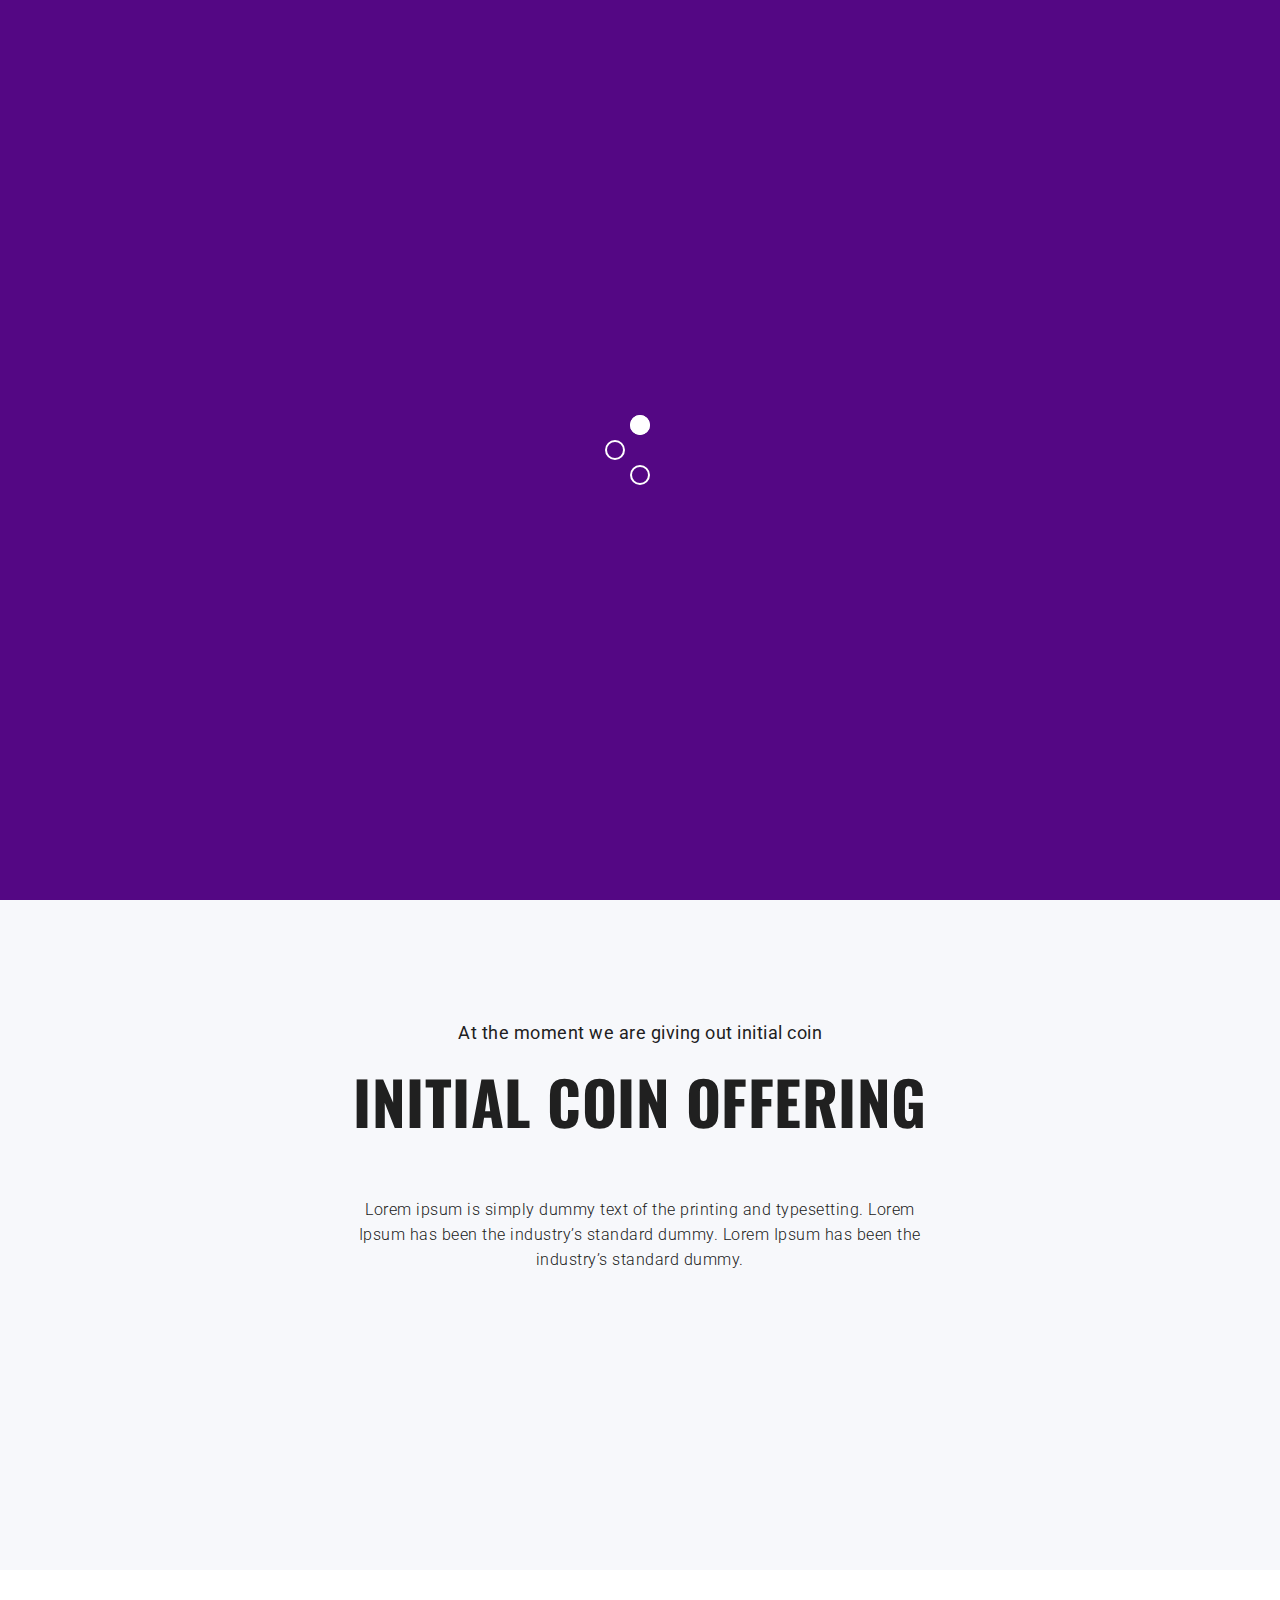
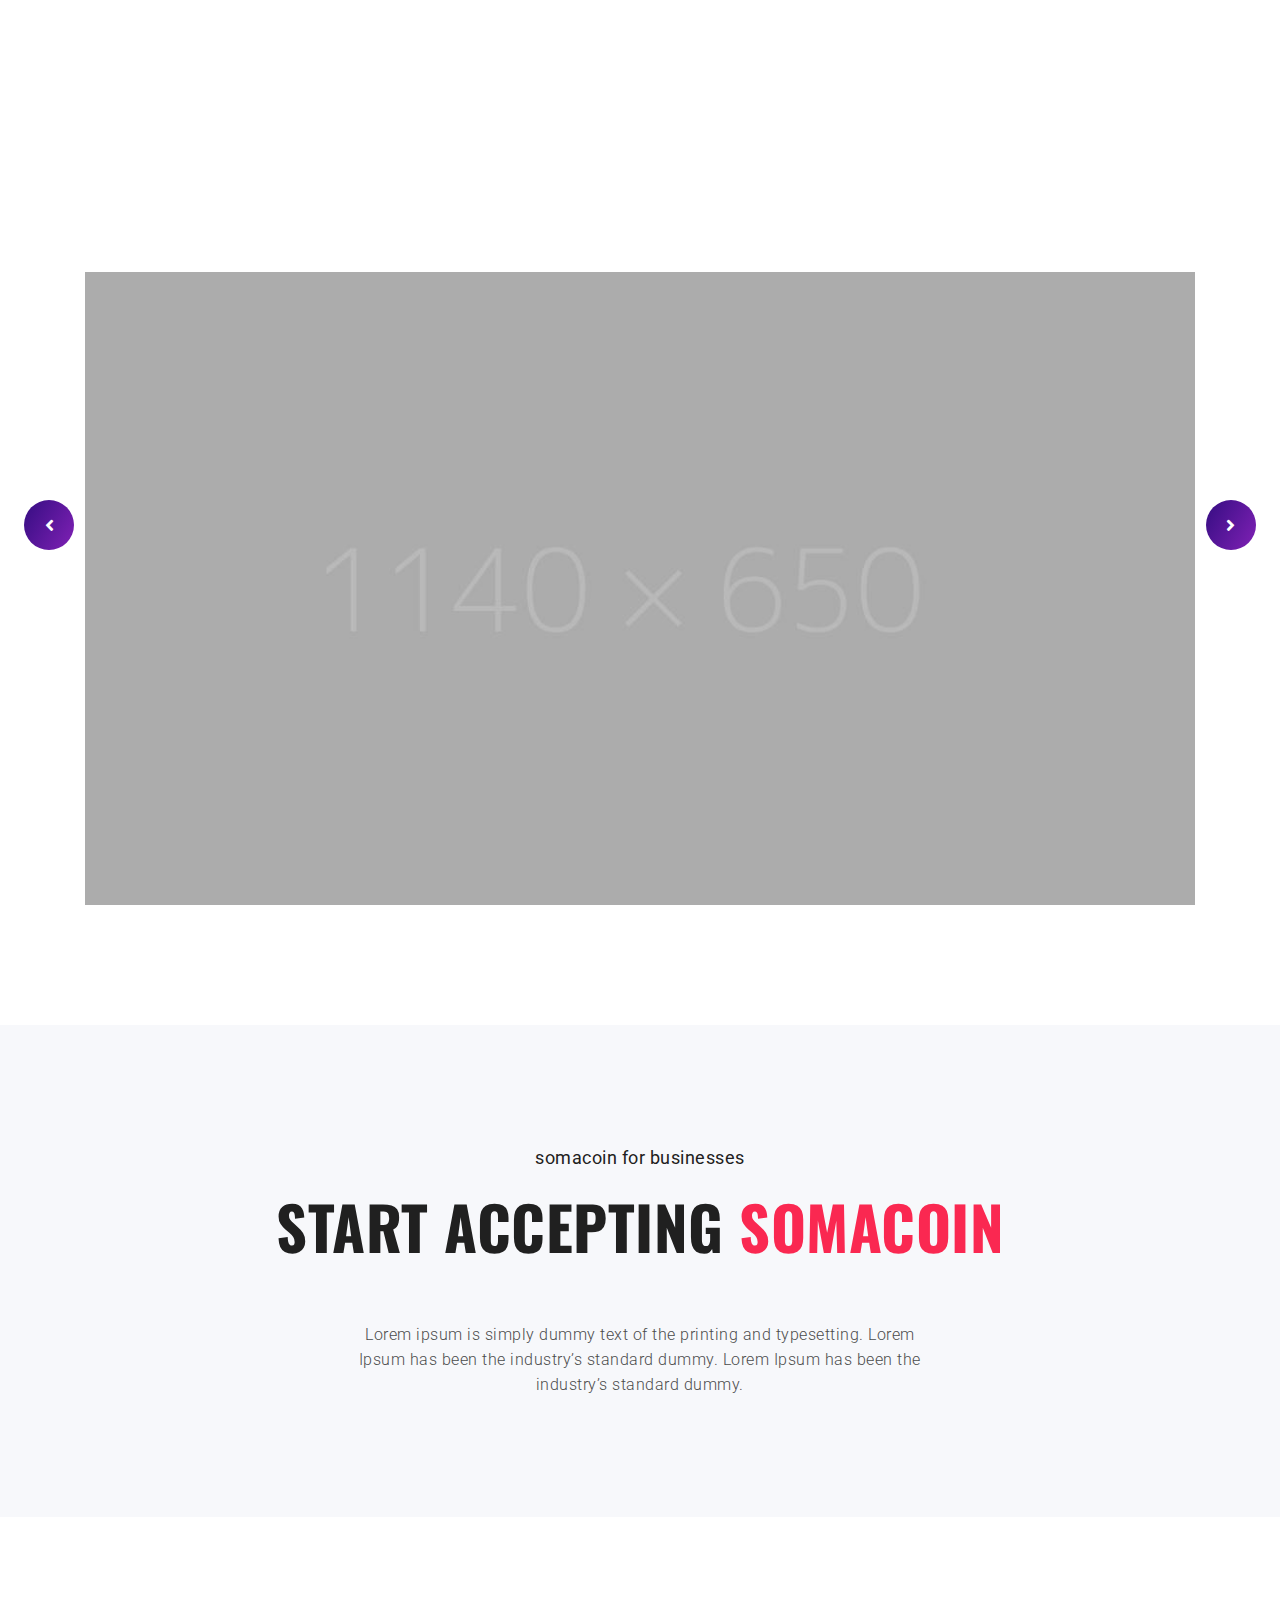
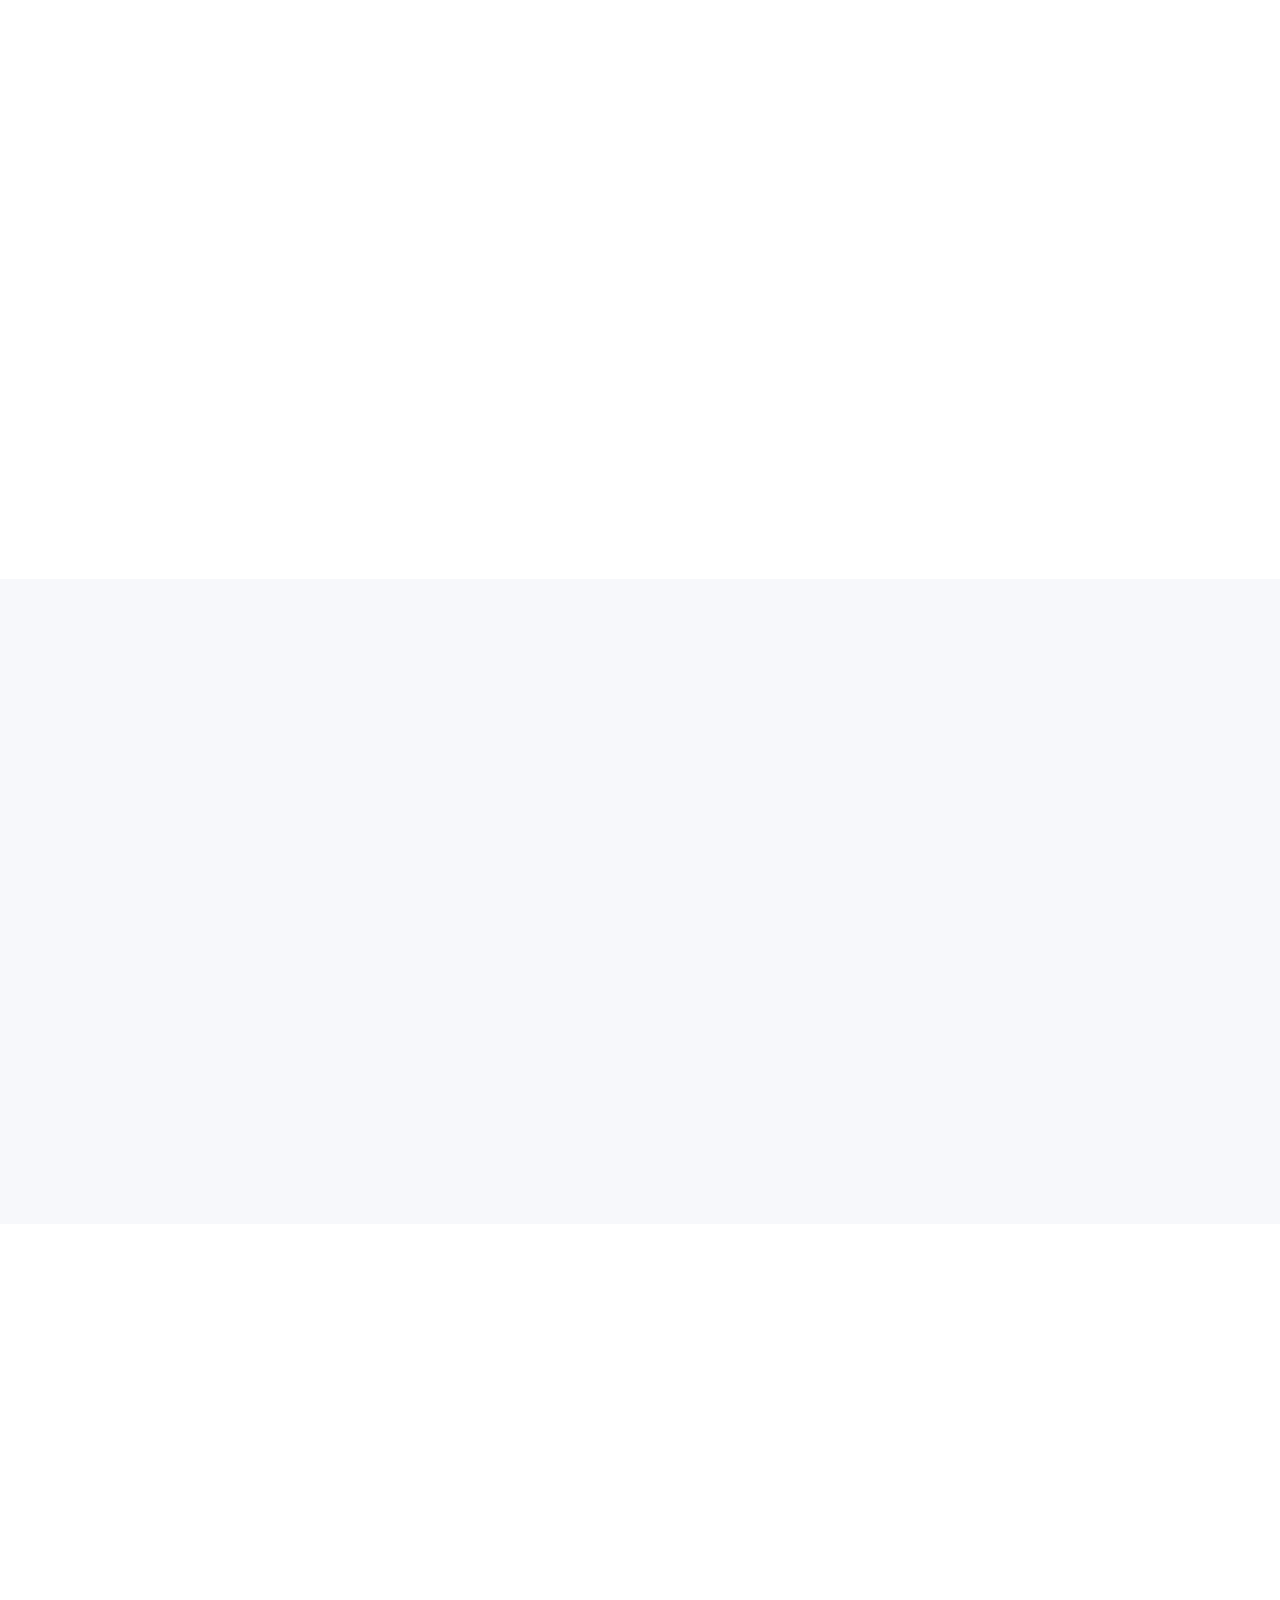
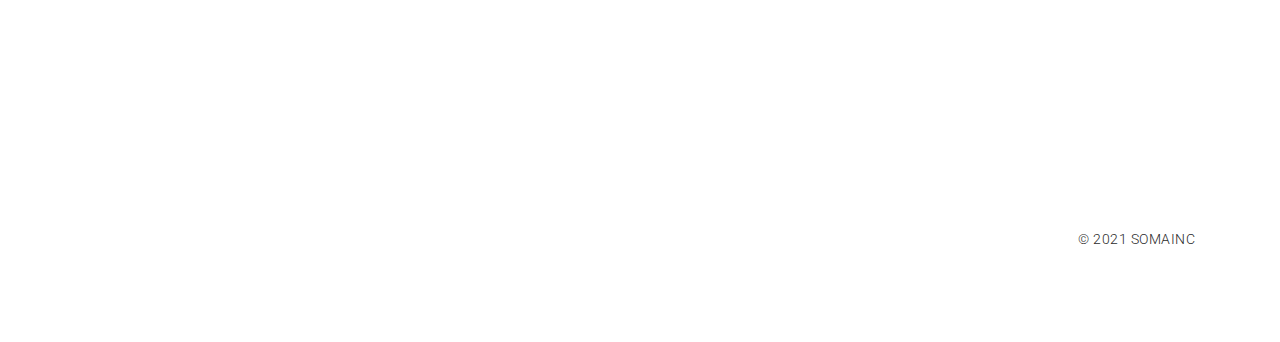
==== index.html @ 7c26a11f "designs ready" ====
<!DOCTYPE html>
<html lang="en">
<head>
    <!-- Meta Tags -->
    <meta charset="utf-8">
    <meta content="width=device-width, initial-scale=1, shrink-to-fit=no" name="viewport">
    <!-- Author -->
    <meta name="author" content="Themes Industry">
    <!-- description -->
    <meta name="description" content="MegaOne is a highly creative, modern, visually stunning and Bootstrap responsive multipurpose studio and portfolio HTML5 template with 8 ready home page demos.">
    <!-- keywords -->
    <meta name="keywords" content="megaone, modern, clean, bootstrap responsive, html5, css3, portfolio, blog, studio, templates, multipurpose, one page, corporate, start-up, studio, branding, designer, freelancer, carousel, parallax, photography, studio, masonry, grid, faq">
    <!-- Page Title -->
    <title>Soma Coin</title>
    <!-- Favicon -->
    <link href="" rel="icon">
    <!-- Bundle -->
    <link href="vendor/css/bundle.min.css" rel="stylesheet">
    <!-- Plugin Css -->
    <link href="seo-agency/css/line-awesome.min.css" rel="stylesheet">
    <link href="vendor/css/revolution-settings.min.css" rel="stylesheet">
    <link href="vendor/css/jquery.fancybox.min.css" rel="stylesheet">
    <link href="vendor/css/owl.carousel.min.css" rel="stylesheet">
    <link href="vendor/css/cubeportfolio.min.css" rel="stylesheet">
    <link href="vendor/css/LineIcons.min.css" rel="stylesheet">
    <link href="seo-agency/css/slick.css" rel="stylesheet">
    <link href="seo-agency/css/slick-theme.css" rel="stylesheet">
    <link href="vendor/css/wow.css" rel="stylesheet">
    <!-- Style Sheet -->
    <link href="seo-agency/css/blog.css" rel="stylesheet">
    <link href="seo-agency/css/style.css" rel="stylesheet">
</head>

<body data-spy="scroll" data-target=".navbar" data-offset="90">

<!-- Preloader -->
<div class="preloader">
    <div class="center">
        <div class="spinner">
            <div class="blob top"></div>
            <div class="blob bottom"></div>
            <div class="blob left"></div>
            <div class="blob move-blob"></div>
        </div>
    </div>
</div>
<!-- Preloader End -->

<!--Header Start-->
<header id="home" class="cursor-light">

    <div class="inner-header nav-icon">
        <div class="main-navigation">
            <div class="container">
                <div class="row">
                    <div class="col-4 col-lg-3">
                        <a class="navbar-brand link" href="index-seo-agency.html">
                            <img src="seo-agency/img/logo.png" class="logo-simple" alt="logo">
                            <img src="seo-agency/img/logo-white-small.png" class="logo-fixed" alt="logo">
                        </a>
                    </div>
                    <div class="col-8 col-lg-9 simple-navbar d-flex align-items-center justify-content-end">
                        <nav class="navbar navbar-expand-lg">
                            <div class="collapse navbar-collapse" id="navbarSupportedContent">
                                <div class="navbar-nav ml-auto">
                                    <a class="nav-link home active link" href="#">HOME</a>
                                    <a class="nav-link scroll link" href="#stats-sec">WALLET</a>
                                    <a class="nav-link scroll link" href="#portfolio-sec">WHAT IS SOMACOIN</a>
                                    <a class="nav-link scroll link" href="#pricing-sec">BUSINESS</a>
                                    <a class="nav-link scroll link" href="#contact-sec">CONTACT</a>
                                    <span class="menu-line"><i aria-hidden="true" class="fa fa-angle-down"></i></span>
                                </div>
                            </div>
                        </nav>
                    </div>
                </div>
            </div>
        </div>
        <!--toggle btn-->
        <a href="javascript:void(0)" class="sidemenu_btn link" id="sidemenu_toggle">
            <span></span>
            <span></span>
            <span></span>
        </a>
    </div>
    <!--Side Nav-->
    <div class="side-menu hidden side-menu-opacity">
        <div class="bg-overlay"></div>
        <div class="inner-wrapper">
            <span class="btn-close" id="btn_sideNavClose"><i></i><i></i></span>
            <div class="container">
                <div class="row w-100 side-menu-inner-content">
                <div class="col-12 d-flex justify-content-center align-items-center">
                    <a href="index-seo-agency.html" class="navbar-brand"><img src="seo-agency/img/logo-white.png" alt="logo"></a>
                </div>
                <div class="col-12 col-lg-8">
                    <nav class="side-nav w-100">
                        <ul class="navbar-nav">
                            <li class="nav-item">
                                <a class="nav-link scroll" href="#home">HOME</a>
                            </li>
                            <li class="nav-item">
                                <a class="nav-link scroll" href="#stats-sec">WALLET</a>
                            </li>
                            <li class="nav-item">
                                <a class="nav-link scroll" href="#portfolio-sec">WHAT IS SOMACOIN</a>
                            </li>
                            <li class="nav-item">
                                <a class="nav-link scroll" href="#pricing-sec">BUSINESS</a>
                            </li>
                            <li class="nav-item">
                                <a class="nav-link scroll" href="#contact-sec">CONTACT</a>
                            </li>
                        </ul>
                    </nav>
                </div>
                <div class="col-12 col-lg-4 d-flex align-items-center">
                    <div class="side-footer text-white w-100">
                        <div class="menu-company-details">
                            <span>+1 631 123 4567</span>
                            <span>email@website.com</span>
                        </div>
                        <ul class="social-icons-simple">
                            <li><a class="facebook-text-hvr" href="javascript:void(0)"><i class="fab fa-facebook-f"></i> </a> </li>
                            <li><a class="instagram-text-hvr" href="javascript:void(0)"><i class="fab fa-twitter"></i> </a> </li>
                            <li><a class="instagram-text-hvr" href="javascript:void(0)"><i class="fab fa-youtube"></i> </a> </li>
                            <li><a class="instagram-text-hvr" href="javascript:void(0)"><i class="fab fa-instagram"></i> </a> </li>
                        </ul>
                        <p class="text-white">&copy; 2021 SOMAINC</p>
                    </div>
                </div>
            </div>
            </div>
        </div>
    </div>
    <a id="close_side_menu" href="javascript:void(0);"></a>

</header>
<!--Header End-->

<!--Banner start-->
<section class="banner-slider padding-bottom position-relative cursor-light" id="banner-slider">
    <div class="container">
        <div class="row banner-slider-row">
            <div class="col-12 col-lg-6 d-flex align-items-center text-center text-lg-left">
                <div class="slider-banner-content wow slideInLeft" data-wow-delay=".8s">
                    <h4 class="heading">FUTURE OF <span>MONEY</span></h4>
                    <p class="text">
                        SOMACOIN is a powerful, political and economical tool which anyone, anywhere can use without permission to transact with anyone else in the world and partake in a genuinely global economy.
                        especially africa economy.
                    </p>
                    <a class="btn pink-btn rounded-pill">BUY ON PANCAKE SWAP
                    <span></span><span></span><span></span><span></span>
                    </a>
                </div>
            </div>
            <div class="col-12 col-lg-6 d-flex align-items-center">
                <div class="slider-img-area wow slideInRight" data-wow-delay=".8s" data-depth="0.1">
                    <img src="seo-agency/img/slider-img.png" alt="plant" id="slider-inner-img">
                </div>
            </div>
        </div>
    </div>
    <div class="svg-div svg-anim">
    <svg data-depth="0.05" id="banner-main-svg" viewBox="0 0 220 100" xmlns="http://www.w3.org/2000/svg">
        <defs>
            <linearGradient id="grad1" x1="0%" y1="0%" x2="100%" y2="0%" gradientTransform="rotate(120)">
                <stop offset="0%" style="stop-color:rgb(98,37,181);stop-opacity:1" />
                <stop offset="40%" style="stop-color:rgb(128,33,181);stop-opacity:1" />
            </linearGradient>
        </defs>
        <rect width="100" height="100" rx="8" fill="url(#grad1)"/>
    </svg>
    </div>
    <div class="slider-icons">
        <ul class="slider-social banner-social">
            <li class="animated-wrap"><a class="animated-element" href="javascript:void(0);"><i class="fab fa-facebook-f"></i> </a></li>
            <li class="animated-wrap"><a class="animated-element" href="javascript:void(0);"><i class="fab fa-twitter"></i>  </a></li>
            <li class="animated-wrap"><a class="animated-element" href="javascript:void(0);"><i class="fab fa-linkedin-in"></i> </a></li>
            <li class="animated-wrap"><a class="animated-element" href="javascript:void(0);"><i class="lab la-instagram"></i> </a></li>
        </ul>
    </div>
</section>
<!--Banner End-->

<!--Stats sec start-->
<section class="stats-sec padding-top padding-bottom" id="stats-sec">
    <div class="container">
        <div class="row">
            <div class="col-12 stats-heading-area text-center">
                <span class="sub-heading">At the moment we are giving out initial coin </span>
                <h4 class="heading">INITIAL COIN OFFERING </h4>
                <p class="text">
                    Lorem ipsum is simply dummy text of the printing and typesetting. Lorem Ipsum has been the industry’s standard dummy.  Lorem Ipsum has been the industry’s standard dummy.
                </p>
            </div>
        </div>
        <div class="row circular-wrap text-center">
            <div class="col-12 col-lg-4 wow bounceIn">
                <!-- <div id="circle" class="circle" data-value="0.77">
                    <h6 class="counter-num">257%</h6>
                </div> -->
                <h4 class="darkcolor">Join our Community</h4>
            </div>
            <div class="col-12 col-lg-4 wow bounceIn">
                <!-- <div id="circletwo" class="circle" data-value="0.96">
                    <h6 class="counter-num">96%</h6>
                </div> -->
                <h4 class="darkcolor">Expecting 10X in 2030</h4>
            </div>
            <div class="col-12 col-lg-4 wow bounceIn">
                <!-- <div id="circlethree" class="circle" data-value="0.75">
                    <h6 class="counter-num">317%</h6>
                </div> -->
                <h4 class="darkcolor">Be part of the future</h4>
            </div>
        </div>
    </div>
</section>
<!--Stats sec End-->

<!--Portfolio section start-->
<section class="portfolio-sec padding-top padding-bottom" id="portfolio-sec">
    <div class="container">
        <div class="row portfolio-heading-area text-center text-lg-left">
            <div class="col-12 col-lg-6">
                <h4 class="heading wow fadeInLeft">WHAT IS SOMACOIN </h4>
            </div>
            <div class="col-12 col-lg-5 offset-lg-1">
                <p class="text wow fadeInRight">
                    SOMACOIN (SC) is decentralised money, free from censorship and open to all. Send low cost private, secure, borderless payments to anyone, anytime, anywhere.
                </p>
            </div>
        </div>
        <div class="row position-relative">
            <div class="col-12">
                <div class="portfolio-carousel owl-carousel owl-item">
                    <div class="item">
                        <div class="portfolio-image">
                            <img src="seo-agency/img/p1.jpg">
                        </div>
                    </div>
                    <div class="item">
                        <div class="portfolio-image">
                            <img src="seo-agency/img/p2.jpg">
                        </div>
                        
                    </div>
                </div>
            </div>
            <a class="portfolio-links" id="portfolio-arr-left"><i class="fas fa-angle-left"></i> </a>
            <a class="portfolio-links" id="portfolio-arr-right"><i class="fas fa-angle-right"></i> </a>
        </div>
    </div>
</section>
<!--Portfolio section end-->

<!--Pricing section start-->
<section class="pricing-sec padding-top padding-bottom" id="pricing-sec">
    <div class="container">
        <div class="row">
            <div class="col-12 pricing-heading-area text-center">
                <span class="sub-heading">somacoin for businesses</span>
                <h4 class="heading">START ACCEPTING <span class="color">SOMACOIN</span></h4>
                <p class="text">
                    Lorem ipsum is simply dummy text of the printing and typesetting. Lorem Ipsum has been the industry’s standard dummy.  Lorem Ipsum has been the industry’s standard dummy.
                </p>
            </div>
        </div>
    </div>
</section>
<!--Pricing section end-->

<!--testimonial section start-->
<div class="testimonial-sec padding-top position-relative" id="testimonial-sec">
    <div class="container">
        <div class="testimonial-area">
            <div class="row">
                    <div class="col-12 col-lg-5 d-flex justify-content-center align-items-center text-center text-lg-left">
                        <div class="testimonial-details wow fadeInLeft">
                            <h4 class="heading">OWN IT <span class="color">NOW</span></h4>
                            <p class="text">
                                Lorem ipsum is simply dummy text of the printing and typesetting. Lorem Ipsum has been the industry’s standard dummy.
                            </p>
                        </div>
                    </div>
                    <div class="col-12 col-lg-6 offset-lg-1">
                        <div class="testimonial-carousel wow fadeInRight">
                            <div class="testimonial-box owl-carousel owl-theme">
                                <div class="item text-center">
                                    <div class="icon-holder">
                                        <i class="fas fa-quote-right"></i>
                                    </div>
                                    <p class="text">
                                        SOMACOIN (SC) is decentralised money, free from censorship and open to all. Send low cost private, secure, borderless payments to anyone, anytime, anywhere.
                                    </p>
                                    <div class="img-holder">
                                        <img src="seo-agency/img/test1.jpg">
                                    </div>
                                    <!-- <h4 class="user-name">Sara Williams</h4> -->
                                </div>
                                <div class="item text-center">
                                    <div class="icon-holder">
                                        <i class="fas fa-quote-right"></i>
                                    </div>
                                    <p class="text">
                                        There’s no approval needed to join the new age of money. Get your free wallet on PANCAKE SWAP to join and invest in the future of finance.
                                    </p>
                                    <div class="img-holder">
                                        <img src="seo-agency/img/test1.jpg">
                                    </div>
                                    <!-- <h4 class="user-name">Sara Williams</h4> -->
                                </div>
                            </div>
                        </div>
                    </div>
                </div>
        </div>
    </div>
</div>
<!--testimonial section end-->

<!--sponsers section start-->
<div class="sponser-sec padding-top padding-bottom" id="sponser-sec">
    <div class="container">
        <div class="row">
        </div>
    </div>
</div>
<!--sponsers section end-->

<!--Blog section start-->
<section id="blog-sec" class="blog-sec padding-top padding-bottom">
    <div class="container">
        <div class="row">
            <div class="col-12 col-lg-6">
                <div class="blog-img wow fadeInLeft">
                    <img src="seo-agency/img/blog-mokeup.png">
                    <img src="seo-agency/img/blog-mokup-img.png" id="mokeup-img">
                </div>
            </div>
            <div class="col-12 col-lg-6 text-center text-lg-left">
                <div class="blog-detail wow fadeInRight">
                    <h4 class="heading">SOMACOIN IN NEWS</h4>
                    <p class="text">Lorem ipsum is simply dummy text of the printing and typesetting. Lorem Ipsum has been the industry.</p>
                    <a class="btn pink-btn rounded-pill" href="seo-agency/standard-blog.html">READ MORE
                    <span></span><span></span><span></span><span></span>
                    </a>
                </div>
            </div>
        </div>
    </div>
</section>
<!--Blog section end-->


<!--Contact section start-->
<section class="contact-sec padding-top padding-bottom" id="contact-sec">
    <div class="container">
        <div class="row">
            <div class="col-12 col-lg-12 wow fadeInLeft">
                <h4 class="heading text-center text-lg-left">GET IN TOUCH</h4>
                <form class="row contact-form" id="contact-form-data">
                    <div class="col-sm-12" id="result"></div>
                    <div class="col-12 col-md-5">
                        <input type="text" placeholder="Your Name" required="" name="userName"  class="form-control">
                        <input type="email" placeholder="Email Address *" required="" name="userEmail" class="form-control">
                        <input type="text" placeholder="Subject" required="" name="userSubject" class="form-control">
                    </div>
                    <div class="col-12 col-md-7">
                        <textarea class="form-control" placeholder="Your Message" name="userMessage" rows="6"></textarea>
                    </div>
                    <div class="col-12">
                        <a href="javascript:void(0);" class="btn contact_btn pink-btn rounded-pill w-100">Send Message
                            <span></span><span></span><span></span><span></span><span></span>
                        </a>
                    </div>
                </form>
            </div>
        </div>
    </div>
</section>
<!--Contact section end-->

<!--Footer Start-->
<footer class="footer-style-1">

    <div class="container">
        <div class="row align-items-center">
            <!--Social-->
            <div class="col-lg-6">
                <div class="footer-social text-center text-lg-left ">
                    <ul class="list-unstyled">
                        <li><a class="wow fadeInUp" href="javascript:void(0);"><i aria-hidden="true" class="fab fa-facebook-f"></i></a></li>
                        <li><a class="wow fadeInDown" href="javascript:void(0);"><i aria-hidden="true" class="fab fa-twitter"></i></a></li>
                        <li><a class="wow fadeInUp" href="javascript:void(0);"><i aria-hidden="true" class="fab fa-google-plus-g"></i></a></li>
                        <li><a class="wow fadeInDown" href="javascript:void(0);"><i aria-hidden="true" class="fab fa-linkedin-in"></i></a></li>
                        <li><a class="wow fadeInUp" href="javascript:void(0);"><i aria-hidden="true" class="fab fa-instagram"></i></a></li>
                        <li><a class="wow fadeInDown" href="javascript:void(0);"><i aria-hidden="true" class="fab fa-pinterest-p"></i></a></li>
                    </ul>
                </div>
            </div>
            <!--Text-->
            <div class="col-lg-6 text-center text-lg-right">
                <p class="company-about fadeIn">© 2021 SOMAINC <a href="javascript:void(0);"></a>
                </p>
            </div>
        </div>
    </div>
</footer>
<!--Footer End-->

<!--Animated Cursor-->
<div class="aimated-cursor">
    <div class="cursor">
        <div class="cursor-loader"></div>
    </div>
</div>
<!--Animated Cursor End-->

<!--Scroll Top Start-->
<span class="scroll-top-arrow"><i class="fas fa-angle-up"></i></span>
<!--Scroll Top End-->

<!-- JavaScript -->
<script src="vendor/js/bundle.min.js"></script>
<!-- Plugin Js -->
<script src="vendor/js/jquery.appear.js"></script>
<script src="vendor/js/jquery.fancybox.min.js"></script>
<script src="vendor/js/owl.carousel.min.js"></script>
<script src="vendor/js/parallaxie.min.js"></script>
<script src="vendor/js/wow.min.js"></script>
<script src="vendor/js/jquery.cubeportfolio.min.js"></script>

<!--Tilt Js-->
<script src="vendor/js/TweenMax.min.js"></script>
<!-- custom script-->
<script src="seo-agency/js/circle-progress.min.js"></script>

<!--contact form-->
<script src="vendor/js/contact_us.js"></script>


<script src="seo-agency/js/script.js"></script>

</body>
</html>
---- seo-agency/css/line-awesome.min.css ----
.la,.lab,.lad,.lal,.lar,.las{-moz-osx-font-smoothing:grayscale;-webkit-font-smoothing:antialiased;display:inline-block;font-style:normal;font-variant:normal;text-rendering:auto;line-height:1}.la-lg{font-size:1.33333em;line-height:.75em;vertical-align:-.0667em}.la-xs{font-size:.75em}.la-sm{font-size:.875em}.la-1x{font-size:1em}.la-2x{font-size:2em}.la-3x{font-size:3em}.la-4x{font-size:4em}.la-5x{font-size:5em}.la-6x{font-size:6em}.la-7x{font-size:7em}.la-8x{font-size:8em}.la-9x{font-size:9em}.la-10x{font-size:10em}.la-fw{text-align:center;width:1.25em}.la-ul{list-style-type:none;margin-left:2.5em;padding-left:0}.la-ul>li{position:relative}.la-li{left:-2em;position:absolute;text-align:center;width:2em;line-height:inherit}.la-border{border:solid .08em #eee;border-radius:.1em;padding:.2em .25em .15em}.la-pull-left{float:left}.la-pull-right{float:right}.la.la-pull-left,.lab.la-pull-left,.lal.la-pull-left,.lar.la-pull-left,.las.la-pull-left{margin-right:.3em}.la.la-pull-right,.lab.la-pull-right,.lal.la-pull-right,.lar.la-pull-right,.las.la-pull-right{margin-left:.3em}.la-spin{-webkit-animation:la-spin 2s infinite linear;animation:la-spin 2s infinite linear}.la-pulse{-webkit-animation:la-spin 1s infinite steps(8);animation:la-spin 1s infinite steps(8)}@-webkit-keyframes la-spin{0%{-webkit-transform:rotate(0);transform:rotate(0)}100%{-webkit-transform:rotate(360deg);transform:rotate(360deg)}}@keyframes la-spin{0%{-webkit-transform:rotate(0);transform:rotate(0)}100%{-webkit-transform:rotate(360deg);transform:rotate(360deg)}}.la-rotate-90{-webkit-transform:rotate(90deg);transform:rotate(90deg)}.la-rotate-180{-webkit-transform:rotate(180deg);transform:rotate(180deg)}.la-rotate-270{-webkit-transform:rotate(270deg);transform:rotate(270deg)}.la-flip-horizontal{-webkit-transform:scale(-1,1);transform:scale(-1,1)}.la-flip-vertical{-webkit-transform:scale(1,-1);transform:scale(1,-1)}.la-flip-both,.la-flip-horizontal.la-flip-vertical{-webkit-transform:scale(-1,-1);transform:scale(-1,-1)}:root .la-flip-both,:root .la-flip-horizontal,:root .la-flip-vertical,:root .la-rotate-180,:root .la-rotate-270,:root .la-rotate-90{-webkit-filter:none;filter:none}.la-stack{display:inline-block;height:2em;line-height:2em;position:relative;vertical-align:middle;width:2.5em}.la-stack-1x,.la-stack-2x{left:0;position:absolute;text-align:center;width:100%}.la-stack-1x{line-height:inherit}.la-stack-2x{font-size:2em}.la-inverse{color:#fff}.la-500px:before{content:"\f26e"}.la-accessible-icon:before{content:"\f368"}.la-accusoft:before{content:"\f369"}.la-acquisitions-incorporated:before{content:"\f6af"}.la-ad:before{content:"\f641"}.la-address-book:before{content:"\f2b9"}.la-address-card:before{content:"\f2bb"}.la-adjust:before{content:"\f042"}.la-adn:before{content:"\f170"}.la-adobe:before{content:"\f778"}.la-adversal:before{content:"\f36a"}.la-affiliatetheme:before{content:"\f36b"}.la-air-freshener:before{content:"\f5d0"}.la-airbnb:before{content:"\f834"}.la-algolia:before{content:"\f36c"}.la-align-center:before{content:"\f037"}.la-align-justify:before{content:"\f039"}.la-align-left:before{content:"\f036"}.la-align-right:before{content:"\f038"}.la-alipay:before{content:"\f642"}.la-allergies:before{content:"\f461"}.la-amazon:before{content:"\f270"}.la-amazon-pay:before{content:"\f42c"}.la-ambulance:before{content:"\f0f9"}.la-american-sign-language-interpreting:before{content:"\f2a3"}.la-amilia:before{content:"\f36d"}.la-anchor:before{content:"\f13d"}.la-android:before{content:"\f17b"}.la-angellist:before{content:"\f209"}.la-angle-double-down:before{content:"\f103"}.la-angle-double-left:before{content:"\f100"}.la-angle-double-right:before{content:"\f101"}.la-angle-double-up:before{content:"\f102"}.la-angle-down:before{content:"\f107"}.la-angle-left:before{content:"\f104"}.la-angle-right:before{content:"\f105"}.la-angle-up:before{content:"\f106"}.la-angry:before{content:"\f556"}.la-angrycreative:before{content:"\f36e"}.la-angular:before{content:"\f420"}.la-ankh:before{content:"\f644"}.la-app-store:before{content:"\f36f"}.la-app-store-ios:before{content:"\f370"}.la-apper:before{content:"\f371"}.la-apple:before{content:"\f179"}.la-apple-alt:before{content:"\f5d1"}.la-apple-pay:before{content:"\f415"}.la-archive:before{content:"\f187"}.la-archway:before{content:"\f557"}.la-arrow-alt-circle-down:before{content:"\f358"}.la-arrow-alt-circle-left:before{content:"\f359"}.la-arrow-alt-circle-right:before{content:"\f35a"}.la-arrow-alt-circle-up:before{content:"\f35b"}.la-arrow-circle-down:before{content:"\f0ab"}.la-arrow-circle-left:before{content:"\f0a8"}.la-arrow-circle-right:before{content:"\f0a9"}.la-arrow-circle-up:before{content:"\f0aa"}.la-arrow-down:before{content:"\f063"}.la-arrow-left:before{content:"\f060"}.la-arrow-right:before{content:"\f061"}.la-arrow-up:before{content:"\f062"}.la-arrows-alt:before{content:"\f0b2"}.la-arrows-alt-h:before{content:"\f337"}.la-arrows-alt-v:before{content:"\f338"}.la-artstation:before{content:"\f77a"}.la-assistive-listening-systems:before{content:"\f2a2"}.la-asterisk:before{content:"\f069"}.la-asymmetrik:before{content:"\f372"}.la-at:before{content:"\f1fa"}.la-atlas:before{content:"\f558"}.la-atlassian:before{content:"\f77b"}.la-atom:before{content:"\f5d2"}.la-audible:before{content:"\f373"}.la-audio-description:before{content:"\f29e"}.la-autoprefixer:before{content:"\f41c"}.la-avianex:before{content:"\f374"}.la-aviato:before{content:"\f421"}.la-award:before{content:"\f559"}.la-aws:before{content:"\f375"}.la-baby:before{content:"\f77c"}.la-baby-carriage:before{content:"\f77d"}.la-backspace:before{content:"\f55a"}.la-backward:before{content:"\f04a"}.la-bacon:before{content:"\f7e5"}.la-balance-scale:before{content:"\f24e"}.la-balance-scale-left:before{content:"\f515"}.la-balance-scale-right:before{content:"\f516"}.la-ban:before{content:"\f05e"}.la-band-aid:before{content:"\f462"}.la-bandcamp:before{content:"\f2d5"}.la-barcode:before{content:"\f02a"}.la-bars:before{content:"\f0c9"}.la-baseball-ball:before{content:"\f433"}.la-basketball-ball:before{content:"\f434"}.la-bath:before{content:"\f2cd"}.la-battery-empty:before{content:"\f244"}.la-battery-full:before{content:"\f240"}.la-battery-half:before{content:"\f242"}.la-battery-quarter:before{content:"\f243"}.la-battery-three-quarters:before{content:"\f241"}.la-battle-net:before{content:"\f835"}.la-bed:before{content:"\f236"}.la-beer:before{content:"\f0fc"}.la-behance:before{content:"\f1b4"}.la-behance-square:before{content:"\f1b5"}.la-bell:before{content:"\f0f3"}.la-bell-slash:before{content:"\f1f6"}.la-bezier-curve:before{content:"\f55b"}.la-bible:before{content:"\f647"}.la-bicycle:before{content:"\f206"}.la-biking:before{content:"\f84a"}.la-bimobject:before{content:"\f378"}.la-binoculars:before{content:"\f1e5"}.la-biohazard:before{content:"\f780"}.la-birthday-cake:before{content:"\f1fd"}.la-bitbucket:before{content:"\f171"}.la-bitcoin:before{content:"\f379"}.la-bity:before{content:"\f37a"}.la-black-tie:before{content:"\f27e"}.la-blackberry:before{content:"\f37b"}.la-blender:before{content:"\f517"}.la-blender-phone:before{content:"\f6b6"}.la-blind:before{content:"\f29d"}.la-blog:before{content:"\f781"}.la-blogger:before{content:"\f37c"}.la-blogger-b:before{content:"\f37d"}.la-bluetooth:before{content:"\f293"}.la-bluetooth-b:before{content:"\f294"}.la-bold:before{content:"\f032"}.la-bolt:before{content:"\f0e7"}.la-bomb:before{content:"\f1e2"}.la-bone:before{content:"\f5d7"}.la-bong:before{content:"\f55c"}.la-book:before{content:"\f02d"}.la-book-dead:before{content:"\f6b7"}.la-book-medical:before{content:"\f7e6"}.la-book-open:before{content:"\f518"}.la-book-reader:before{content:"\f5da"}.la-bookmark:before{content:"\f02e"}.la-bootstrap:before{content:"\f836"}.la-border-all:before{content:"\f84c"}.la-border-none:before{content:"\f850"}.la-border-style:before{content:"\f853"}.la-bowling-ball:before{content:"\f436"}.la-box:before{content:"\f466"}.la-box-open:before{content:"\f49e"}.la-boxes:before{content:"\f468"}.la-braille:before{content:"\f2a1"}.la-brain:before{content:"\f5dc"}.la-bread-slice:before{content:"\f7ec"}.la-briefcase:before{content:"\f0b1"}.la-briefcase-medical:before{content:"\f469"}.la-broadcast-tower:before{content:"\f519"}.la-broom:before{content:"\f51a"}.la-brush:before{content:"\f55d"}.la-btc:before{content:"\f15a"}.la-buffer:before{content:"\f837"}.la-bug:before{content:"\f188"}.la-building:before{content:"\f1ad"}.la-bullhorn:before{content:"\f0a1"}.la-bullseye:before{content:"\f140"}.la-burn:before{content:"\f46a"}.la-buromobelexperte:before{content:"\f37f"}.la-bus:before{content:"\f207"}.la-bus-alt:before{content:"\f55e"}.la-business-time:before{content:"\f64a"}.la-buy-n-large:before{content:"\f8a6"}.la-buysellads:before{content:"\f20d"}.la-calculator:before{content:"\f1ec"}.la-calendar:before{content:"\f133"}.la-calendar-alt:before{content:"\f073"}.la-calendar-check:before{content:"\f274"}.la-calendar-day:before{content:"\f783"}.la-calendar-minus:before{content:"\f272"}.la-calendar-plus:before{content:"\f271"}.la-calendar-times:before{content:"\f273"}.la-calendar-week:before{content:"\f784"}.la-camera:before{content:"\f030"}.la-camera-retro:before{content:"\f083"}.la-campground:before{content:"\f6bb"}.la-canadian-maple-leaf:before{content:"\f785"}.la-candy-cane:before{content:"\f786"}.la-cannabis:before{content:"\f55f"}.la-capsules:before{content:"\f46b"}.la-car:before{content:"\f1b9"}.la-car-alt:before{content:"\f5de"}.la-car-battery:before{content:"\f5df"}.la-car-crash:before{content:"\f5e1"}.la-car-side:before{content:"\f5e4"}.la-caret-down:before{content:"\f0d7"}.la-caret-left:before{content:"\f0d9"}.la-caret-right:before{content:"\f0da"}.la-caret-square-down:before{content:"\f150"}.la-caret-square-left:before{content:"\f191"}.la-caret-square-right:before{content:"\f152"}.la-caret-square-up:before{content:"\f151"}.la-caret-up:before{content:"\f0d8"}.la-carrot:before{content:"\f787"}.la-cart-arrow-down:before{content:"\f218"}.la-cart-plus:before{content:"\f217"}.la-cash-register:before{content:"\f788"}.la-cat:before{content:"\f6be"}.la-cc-amazon-pay:before{content:"\f42d"}.la-cc-amex:before{content:"\f1f3"}.la-cc-apple-pay:before{content:"\f416"}.la-cc-diners-club:before{content:"\f24c"}.la-cc-discover:before{content:"\f1f2"}.la-cc-jcb:before{content:"\f24b"}.la-cc-mastercard:before{content:"\f1f1"}.la-cc-paypal:before{content:"\f1f4"}.la-cc-stripe:before{content:"\f1f5"}.la-cc-visa:before{content:"\f1f0"}.la-centercode:before{content:"\f380"}.la-centos:before{content:"\f789"}.la-certificate:before{content:"\f0a3"}.la-chair:before{content:"\f6c0"}.la-chalkboard:before{content:"\f51b"}.la-chalkboard-teacher:before{content:"\f51c"}.la-charging-station:before{content:"\f5e7"}.la-chart-area:before{content:"\f1fe"}.la-chart-bar:before{content:"\f080"}.la-chart-line:before{content:"\f201"}.la-chart-pie:before{content:"\f200"}.la-check:before{content:"\f00c"}.la-check-circle:before{content:"\f058"}.la-check-double:before{content:"\f560"}.la-check-square:before{content:"\f14a"}.la-cheese:before{content:"\f7ef"}.la-chess:before{content:"\f439"}.la-chess-bishop:before{content:"\f43a"}.la-chess-board:before{content:"\f43c"}.la-chess-king:before{content:"\f43f"}.la-chess-knight:before{content:"\f441"}.la-chess-pawn:before{content:"\f443"}.la-chess-queen:before{content:"\f445"}.la-chess-rook:before{content:"\f447"}.la-chevron-circle-down:before{content:"\f13a"}.la-chevron-circle-left:before{content:"\f137"}.la-chevron-circle-right:before{content:"\f138"}.la-chevron-circle-up:before{content:"\f139"}.la-chevron-down:before{content:"\f078"}.la-chevron-left:before{content:"\f053"}.la-chevron-right:before{content:"\f054"}.la-chevron-up:before{content:"\f077"}.la-child:before{content:"\f1ae"}.la-chrome:before{content:"\f268"}.la-chromecast:before{content:"\f838"}.la-church:before{content:"\f51d"}.la-circle:before{content:"\f111"}.la-circle-notch:before{content:"\f1ce"}.la-city:before{content:"\f64f"}.la-clinic-medical:before{content:"\f7f2"}.la-clipboard:before{content:"\f328"}.la-clipboard-check:before{content:"\f46c"}.la-clipboard-list:before{content:"\f46d"}.la-clock:before{content:"\f017"}.la-clone:before{content:"\f24d"}.la-closed-captioning:before{content:"\f20a"}.la-cloud:before{content:"\f0c2"}.la-cloud-download-alt:before{content:"\f381"}.la-cloud-meatball:before{content:"\f73b"}.la-cloud-moon:before{content:"\f6c3"}.la-cloud-moon-rain:before{content:"\f73c"}.la-cloud-rain:before{content:"\f73d"}.la-cloud-showers-heavy:before{content:"\f740"}.la-cloud-sun:before{content:"\f6c4"}.la-cloud-sun-rain:before{content:"\f743"}.la-cloud-upload-alt:before{content:"\f382"}.la-cloudscale:before{content:"\f383"}.la-cloudsmith:before{content:"\f384"}.la-cloudversify:before{content:"\f385"}.la-cocktail:before{content:"\f561"}.la-code:before{content:"\f121"}.la-code-branch:before{content:"\f126"}.la-codepen:before{content:"\f1cb"}.la-codiepie:before{content:"\f284"}.la-coffee:before{content:"\f0f4"}.la-cog:before{content:"\f013"}.la-cogs:before{content:"\f085"}.la-coins:before{content:"\f51e"}.la-columns:before{content:"\f0db"}.la-comment:before{content:"\f075"}.la-comment-alt:before{content:"\f27a"}.la-comment-dollar:before{content:"\f651"}.la-comment-dots:before{content:"\f4ad"}.la-comment-medical:before{content:"\f7f5"}.la-comment-slash:before{content:"\f4b3"}.la-comments:before{content:"\f086"}.la-comments-dollar:before{content:"\f653"}.la-compact-disc:before{content:"\f51f"}.la-compass:before{content:"\f14e"}.la-compress:before{content:"\f066"}.la-compress-arrows-alt:before{content:"\f78c"}.la-concierge-bell:before{content:"\f562"}.la-confluence:before{content:"\f78d"}.la-connectdevelop:before{content:"\f20e"}.la-contao:before{content:"\f26d"}.la-cookie:before{content:"\f563"}.la-cookie-bite:before{content:"\f564"}.la-copy:before{content:"\f0c5"}.la-copyright:before{content:"\f1f9"}.la-cotton-bureau:before{content:"\f89e"}.la-couch:before{content:"\f4b8"}.la-cpanel:before{content:"\f388"}.la-creative-commons:before{content:"\f25e"}.la-creative-commons-by:before{content:"\f4e7"}.la-creative-commons-nc:before{content:"\f4e8"}.la-creative-commons-nc-eu:before{content:"\f4e9"}.la-creative-commons-nc-jp:before{content:"\f4ea"}.la-creative-commons-nd:before{content:"\f4eb"}.la-creative-commons-pd:before{content:"\f4ec"}.la-creative-commons-pd-alt:before{content:"\f4ed"}.la-creative-commons-remix:before{content:"\f4ee"}.la-creative-commons-sa:before{content:"\f4ef"}.la-creative-commons-sampling:before{content:"\f4f0"}.la-creative-commons-sampling-plus:before{content:"\f4f1"}.la-creative-commons-share:before{content:"\f4f2"}.la-creative-commons-zero:before{content:"\f4f3"}.la-credit-card:before{content:"\f09d"}.la-critical-role:before{content:"\f6c9"}.la-crop:before{content:"\f125"}.la-crop-alt:before{content:"\f565"}.la-cross:before{content:"\f654"}.la-crosshairs:before{content:"\f05b"}.la-crow:before{content:"\f520"}.la-crown:before{content:"\f521"}.la-crutch:before{content:"\f7f7"}.la-css3:before{content:"\f13c"}.la-css3-alt:before{content:"\f38b"}.la-cube:before{content:"\f1b2"}.la-cubes:before{content:"\f1b3"}.la-cut:before{content:"\f0c4"}.la-cuttlefish:before{content:"\f38c"}.la-d-and-d:before{content:"\f38d"}.la-d-and-d-beyond:before{content:"\f6ca"}.la-dashcube:before{content:"\f210"}.la-database:before{content:"\f1c0"}.la-deaf:before{content:"\f2a4"}.la-delicious:before{content:"\f1a5"}.la-democrat:before{content:"\f747"}.la-deploydog:before{content:"\f38e"}.la-deskpro:before{content:"\f38f"}.la-desktop:before{content:"\f108"}.la-dev:before{content:"\f6cc"}.la-deviantart:before{content:"\f1bd"}.la-dharmachakra:before{content:"\f655"}.la-dhl:before{content:"\f790"}.la-diagnoses:before{content:"\f470"}.la-diaspora:before{content:"\f791"}.la-dice:before{content:"\f522"}.la-dice-d20:before{content:"\f6cf"}.la-dice-d6:before{content:"\f6d1"}.la-dice-five:before{content:"\f523"}.la-dice-four:before{content:"\f524"}.la-dice-one:before{content:"\f525"}.la-dice-six:before{content:"\f526"}.la-dice-three:before{content:"\f527"}.la-dice-two:before{content:"\f528"}.la-digg:before{content:"\f1a6"}.la-digital-ocean:before{content:"\f391"}.la-digital-tachograph:before{content:"\f566"}.la-directions:before{content:"\f5eb"}.la-discord:before{content:"\f392"}.la-discourse:before{content:"\f393"}.la-divide:before{content:"\f529"}.la-dizzy:before{content:"\f567"}.la-dna:before{content:"\f471"}.la-dochub:before{content:"\f394"}.la-docker:before{content:"\f395"}.la-dog:before{content:"\f6d3"}.la-dollar-sign:before{content:"\f155"}.la-dolly:before{content:"\f472"}.la-dolly-flatbed:before{content:"\f474"}.la-donate:before{content:"\f4b9"}.la-door-closed:before{content:"\f52a"}.la-door-open:before{content:"\f52b"}.la-dot-circle:before{content:"\f192"}.la-dove:before{content:"\f4ba"}.la-download:before{content:"\f019"}.la-draft2digital:before{content:"\f396"}.la-drafting-compass:before{content:"\f568"}.la-dragon:before{content:"\f6d5"}.la-draw-polygon:before{content:"\f5ee"}.la-dribbble:before{content:"\f17d"}.la-dribbble-square:before{content:"\f397"}.la-dropbox:before{content:"\f16b"}.la-drum:before{content:"\f569"}.la-drum-steelpan:before{content:"\f56a"}.la-drumstick-bite:before{content:"\f6d7"}.la-drupal:before{content:"\f1a9"}.la-dumbbell:before{content:"\f44b"}.la-dumpster:before{content:"\f793"}.la-dumpster-fire:before{content:"\f794"}.la-dungeon:before{content:"\f6d9"}.la-dyalog:before{content:"\f399"}.la-earlybirds:before{content:"\f39a"}.la-ebay:before{content:"\f4f4"}.la-edge:before{content:"\f282"}.la-edit:before{content:"\f044"}.la-egg:before{content:"\f7fb"}.la-eject:before{content:"\f052"}.la-elementor:before{content:"\f430"}.la-ellipsis-h:before{content:"\f141"}.la-ellipsis-v:before{content:"\f142"}.la-ello:before{content:"\f5f1"}.la-ember:before{content:"\f423"}.la-empire:before{content:"\f1d1"}.la-envelope:before{content:"\f0e0"}.la-envelope-open:before{content:"\f2b6"}.la-envelope-open-text:before{content:"\f658"}.la-envelope-square:before{content:"\f199"}.la-envira:before{content:"\f299"}.la-equals:before{content:"\f52c"}.la-eraser:before{content:"\f12d"}.la-erlang:before{content:"\f39d"}.la-ethereum:before{content:"\f42e"}.la-ethernet:before{content:"\f796"}.la-etsy:before{content:"\f2d7"}.la-euro-sign:before{content:"\f153"}.la-evernote:before{content:"\f839"}.la-exchange-alt:before{content:"\f362"}.la-exclamation:before{content:"\f12a"}.la-exclamation-circle:before{content:"\f06a"}.la-exclamation-triangle:before{content:"\f071"}.la-expand:before{content:"\f065"}.la-expand-arrows-alt:before{content:"\f31e"}.la-expeditedssl:before{content:"\f23e"}.la-external-link-alt:before{content:"\f35d"}.la-external-link-square-alt:before{content:"\f360"}.la-eye:before{content:"\f06e"}.la-eye-dropper:before{content:"\f1fb"}.la-eye-slash:before{content:"\f070"}.la-facebook:before{content:"\f09a"}.la-facebook-f:before{content:"\f39e"}.la-facebook-messenger:before{content:"\f39f"}.la-facebook-square:before{content:"\f082"}.la-fan:before{content:"\f863"}.la-fantasy-flight-games:before{content:"\f6dc"}.la-fast-backward:before{content:"\f049"}.la-fast-forward:before{content:"\f050"}.la-fax:before{content:"\f1ac"}.la-feather:before{content:"\f52d"}.la-feather-alt:before{content:"\f56b"}.la-fedex:before{content:"\f797"}.la-fedora:before{content:"\f798"}.la-female:before{content:"\f182"}.la-fighter-jet:before{content:"\f0fb"}.la-figma:before{content:"\f799"}.la-file:before{content:"\f15b"}.la-file-alt:before{content:"\f15c"}.la-file-archive:before{content:"\f1c6"}.la-file-audio:before{content:"\f1c7"}.la-file-code:before{content:"\f1c9"}.la-file-contract:before{content:"\f56c"}.la-file-csv:before{content:"\f6dd"}.la-file-download:before{content:"\f56d"}.la-file-excel:before{content:"\f1c3"}.la-file-export:before{content:"\f56e"}.la-file-image:before{content:"\f1c5"}.la-file-import:before{content:"\f56f"}.la-file-invoice:before{content:"\f570"}.la-file-invoice-dollar:before{content:"\f571"}.la-file-medical:before{content:"\f477"}.la-file-medical-alt:before{content:"\f478"}.la-file-pdf:before{content:"\f1c1"}.la-file-powerpoint:before{content:"\f1c4"}.la-file-prescription:before{content:"\f572"}.la-file-signature:before{content:"\f573"}.la-file-upload:before{content:"\f574"}.la-file-video:before{content:"\f1c8"}.la-file-word:before{content:"\f1c2"}.la-fill:before{content:"\f575"}.la-fill-drip:before{content:"\f576"}.la-film:before{content:"\f008"}.la-filter:before{content:"\f0b0"}.la-fingerprint:before{content:"\f577"}.la-fire:before{content:"\f06d"}.la-fire-alt:before{content:"\f7e4"}.la-fire-extinguisher:before{content:"\f134"}.la-firefox:before{content:"\f269"}.la-first-aid:before{content:"\f479"}.la-first-order:before{content:"\f2b0"}.la-first-order-alt:before{content:"\f50a"}.la-firstdraft:before{content:"\f3a1"}.la-fish:before{content:"\f578"}.la-fist-raised:before{content:"\f6de"}.la-flag:before{content:"\f024"}.la-flag-checkered:before{content:"\f11e"}.la-flag-usa:before{content:"\f74d"}.la-flask:before{content:"\f0c3"}.la-flickr:before{content:"\f16e"}.la-flipboard:before{content:"\f44d"}.la-flushed:before{content:"\f579"}.la-fly:before{content:"\f417"}.la-folder:before{content:"\f07b"}.la-folder-minus:before{content:"\f65d"}.la-folder-open:before{content:"\f07c"}.la-folder-plus:before{content:"\f65e"}.la-font:before{content:"\f031"}.la-font-awesome:before{content:"\f2b4"}.la-font-awesome-alt:before{content:"\f35c"}.la-font-awesome-flag:before{content:"\f425"}.la-font-awesome-logo-full:before{content:"\f4e6"}.la-fonticons:before{content:"\f280"}.la-fonticons-fi:before{content:"\f3a2"}.la-football-ball:before{content:"\f44e"}.la-fort-awesome:before{content:"\f286"}.la-fort-awesome-alt:before{content:"\f3a3"}.la-forumbee:before{content:"\f211"}.la-forward:before{content:"\f04e"}.la-foursquare:before{content:"\f180"}.la-free-code-camp:before{content:"\f2c5"}.la-freebsd:before{content:"\f3a4"}.la-frog:before{content:"\f52e"}.la-frown:before{content:"\f119"}.la-frown-open:before{content:"\f57a"}.la-fulcrum:before{content:"\f50b"}.la-funnel-dollar:before{content:"\f662"}.la-futbol:before{content:"\f1e3"}.la-galactic-republic:before{content:"\f50c"}.la-galactic-senate:before{content:"\f50d"}.la-gamepad:before{content:"\f11b"}.la-gas-pump:before{content:"\f52f"}.la-gavel:before{content:"\f0e3"}.la-gem:before{content:"\f3a5"}.la-genderless:before{content:"\f22d"}.la-get-pocket:before{content:"\f265"}.la-gg:before{content:"\f260"}.la-gg-circle:before{content:"\f261"}.la-ghost:before{content:"\f6e2"}.la-gift:before{content:"\f06b"}.la-gifts:before{content:"\f79c"}.la-git:before{content:"\f1d3"}.la-git-alt:before{content:"\f841"}.la-git-square:before{content:"\f1d2"}.la-github:before{content:"\f09b"}.la-github-alt:before{content:"\f113"}.la-github-square:before{content:"\f092"}.la-gitkraken:before{content:"\f3a6"}.la-gitlab:before{content:"\f296"}.la-gitter:before{content:"\f426"}.la-glass-cheers:before{content:"\f79f"}.la-glass-martini:before{content:"\f000"}.la-glass-martini-alt:before{content:"\f57b"}.la-glass-whiskey:before{content:"\f7a0"}.la-glasses:before{content:"\f530"}.la-glide:before{content:"\f2a5"}.la-glide-g:before{content:"\f2a6"}.la-globe:before{content:"\f0ac"}.la-globe-africa:before{content:"\f57c"}.la-globe-americas:before{content:"\f57d"}.la-globe-asia:before{content:"\f57e"}.la-globe-europe:before{content:"\f7a2"}.la-gofore:before{content:"\f3a7"}.la-golf-ball:before{content:"\f450"}.la-goodreads:before{content:"\f3a8"}.la-goodreads-g:before{content:"\f3a9"}.la-google:before{content:"\f1a0"}.la-google-drive:before{content:"\f3aa"}.la-google-play:before{content:"\f3ab"}.la-google-plus:before{content:"\f2b3"}.la-google-plus-g:before{content:"\f0d5"}.la-google-plus-square:before{content:"\f0d4"}.la-google-wallet:before{content:"\f1ee"}.la-gopuram:before{content:"\f664"}.la-graduation-cap:before{content:"\f19d"}.la-gratipay:before{content:"\f184"}.la-grav:before{content:"\f2d6"}.la-greater-than:before{content:"\f531"}.la-greater-than-equal:before{content:"\f532"}.la-grimace:before{content:"\f57f"}.la-grin:before{content:"\f580"}.la-grin-alt:before{content:"\f581"}.la-grin-beam:before{content:"\f582"}.la-grin-beam-sweat:before{content:"\f583"}.la-grin-hearts:before{content:"\f584"}.la-grin-squint:before{content:"\f585"}.la-grin-squint-tears:before{content:"\f586"}.la-grin-stars:before{content:"\f587"}.la-grin-tears:before{content:"\f588"}.la-grin-tongue:before{content:"\f589"}.la-grin-tongue-squint:before{content:"\f58a"}.la-grin-tongue-wink:before{content:"\f58b"}.la-grin-wink:before{content:"\f58c"}.la-grip-horizontal:before{content:"\f58d"}.la-grip-lines:before{content:"\f7a4"}.la-grip-lines-vertical:before{content:"\f7a5"}.la-grip-vertical:before{content:"\f58e"}.la-gripfire:before{content:"\f3ac"}.la-grunt:before{content:"\f3ad"}.la-guitar:before{content:"\f7a6"}.la-gulp:before{content:"\f3ae"}.la-h-square:before{content:"\f0fd"}.la-hacker-news:before{content:"\f1d4"}.la-hacker-news-square:before{content:"\f3af"}.la-hackerrank:before{content:"\f5f7"}.la-hamburger:before{content:"\f805"}.la-hammer:before{content:"\f6e3"}.la-hamsa:before{content:"\f665"}.la-hand-holding:before{content:"\f4bd"}.la-hand-holding-heart:before{content:"\f4be"}.la-hand-holding-usd:before{content:"\f4c0"}.la-hand-lizard:before{content:"\f258"}.la-hand-middle-finger:before{content:"\f806"}.la-hand-paper:before{content:"\f256"}.la-hand-peace:before{content:"\f25b"}.la-hand-point-down:before{content:"\f0a7"}.la-hand-point-left:before{content:"\f0a5"}.la-hand-point-right:before{content:"\f0a4"}.la-hand-point-up:before{content:"\f0a6"}.la-hand-pointer:before{content:"\f25a"}.la-hand-rock:before{content:"\f255"}.la-hand-scissors:before{content:"\f257"}.la-hand-spock:before{content:"\f259"}.la-hands:before{content:"\f4c2"}.la-hands-helping:before{content:"\f4c4"}.la-handshake:before{content:"\f2b5"}.la-hanukiah:before{content:"\f6e6"}.la-hard-hat:before{content:"\f807"}.la-hashtag:before{content:"\f292"}.la-hat-cowboy:before{content:"\f8c0"}.la-hat-cowboy-side:before{content:"\f8c1"}.la-hat-wizard:before{content:"\f6e8"}.la-haykal:before{content:"\f666"}.la-hdd:before{content:"\f0a0"}.la-heading:before{content:"\f1dc"}.la-headphones:before{content:"\f025"}.la-headphones-alt:before{content:"\f58f"}.la-headset:before{content:"\f590"}.la-heart:before{content:"\f004"}.la-heart-broken:before{content:"\f7a9"}.la-heartbeat:before{content:"\f21e"}.la-helicopter:before{content:"\f533"}.la-highlighter:before{content:"\f591"}.la-hiking:before{content:"\f6ec"}.la-hippo:before{content:"\f6ed"}.la-hips:before{content:"\f452"}.la-hire-a-helper:before{content:"\f3b0"}.la-history:before{content:"\f1da"}.la-hockey-puck:before{content:"\f453"}.la-holly-berry:before{content:"\f7aa"}.la-home:before{content:"\f015"}.la-hooli:before{content:"\f427"}.la-hornbill:before{content:"\f592"}.la-horse:before{content:"\f6f0"}.la-horse-head:before{content:"\f7ab"}.la-hospital:before{content:"\f0f8"}.la-hospital-alt:before{content:"\f47d"}.la-hospital-symbol:before{content:"\f47e"}.la-hot-tub:before{content:"\f593"}.la-hotdog:before{content:"\f80f"}.la-hotel:before{content:"\f594"}.la-hotjar:before{content:"\f3b1"}.la-hourglass:before{content:"\f254"}.la-hourglass-end:before{content:"\f253"}.la-hourglass-half:before{content:"\f252"}.la-hourglass-start:before{content:"\f251"}.la-house-damage:before{content:"\f6f1"}.la-houzz:before{content:"\f27c"}.la-hryvnia:before{content:"\f6f2"}.la-html5:before{content:"\f13b"}.la-hubspot:before{content:"\f3b2"}.la-i-cursor:before{content:"\f246"}.la-ice-cream:before{content:"\f810"}.la-icicles:before{content:"\f7ad"}.la-icons:before{content:"\f86d"}.la-id-badge:before{content:"\f2c1"}.la-id-card:before{content:"\f2c2"}.la-id-card-alt:before{content:"\f47f"}.la-igloo:before{content:"\f7ae"}.la-image:before{content:"\f03e"}.la-images:before{content:"\f302"}.la-imdb:before{content:"\f2d8"}.la-inbox:before{content:"\f01c"}.la-indent:before{content:"\f03c"}.la-industry:before{content:"\f275"}.la-infinity:before{content:"\f534"}.la-info:before{content:"\f129"}.la-info-circle:before{content:"\f05a"}.la-instagram:before{content:"\f16d"}.la-intercom:before{content:"\f7af"}.la-internet-explorer:before{content:"\f26b"}.la-invision:before{content:"\f7b0"}.la-ioxhost:before{content:"\f208"}.la-italic:before{content:"\f033"}.la-itch-io:before{content:"\f83a"}.la-itunes:before{content:"\f3b4"}.la-itunes-note:before{content:"\f3b5"}.la-java:before{content:"\f4e4"}.la-jedi:before{content:"\f669"}.la-jedi-order:before{content:"\f50e"}.la-jenkins:before{content:"\f3b6"}.la-jira:before{content:"\f7b1"}.la-joget:before{content:"\f3b7"}.la-joint:before{content:"\f595"}.la-joomla:before{content:"\f1aa"}.la-journal-whills:before{content:"\f66a"}.la-js:before{content:"\f3b8"}.la-js-square:before{content:"\f3b9"}.la-jsfiddle:before{content:"\f1cc"}.la-kaaba:before{content:"\f66b"}.la-kaggle:before{content:"\f5fa"}.la-key:before{content:"\f084"}.la-keybase:before{content:"\f4f5"}.la-keyboard:before{content:"\f11c"}.la-keycdn:before{content:"\f3ba"}.la-khanda:before{content:"\f66d"}.la-kickstarter:before{content:"\f3bb"}.la-kickstarter-k:before{content:"\f3bc"}.la-kiss:before{content:"\f596"}.la-kiss-beam:before{content:"\f597"}.la-kiss-wink-heart:before{content:"\f598"}.la-kiwi-bird:before{content:"\f535"}.la-korvue:before{content:"\f42f"}.la-landmark:before{content:"\f66f"}.la-language:before{content:"\f1ab"}.la-laptop:before{content:"\f109"}.la-laptop-code:before{content:"\f5fc"}.la-laptop-medical:before{content:"\f812"}.la-laravel:before{content:"\f3bd"}.la-lastfm:before{content:"\f202"}.la-lastfm-square:before{content:"\f203"}.la-laugh:before{content:"\f599"}.la-laugh-beam:before{content:"\f59a"}.la-laugh-squint:before{content:"\f59b"}.la-laugh-wink:before{content:"\f59c"}.la-layer-group:before{content:"\f5fd"}.la-leaf:before{content:"\f06c"}.la-leanpub:before{content:"\f212"}.la-lemon:before{content:"\f094"}.la-less:before{content:"\f41d"}.la-less-than:before{content:"\f536"}.la-less-than-equal:before{content:"\f537"}.la-level-down-alt:before{content:"\f3be"}.la-level-up-alt:before{content:"\f3bf"}.la-life-ring:before{content:"\f1cd"}.la-lightbulb:before{content:"\f0eb"}.la-line:before{content:"\f3c0"}.la-link:before{content:"\f0c1"}.la-linkedin:before{content:"\f08c"}.la-linkedin-in:before{content:"\f0e1"}.la-linode:before{content:"\f2b8"}.la-linux:before{content:"\f17c"}.la-lira-sign:before{content:"\f195"}.la-list:before{content:"\f03a"}.la-list-alt:before{content:"\f022"}.la-list-ol:before{content:"\f0cb"}.la-list-ul:before{content:"\f0ca"}.la-location-arrow:before{content:"\f124"}.la-lock:before{content:"\f023"}.la-lock-open:before{content:"\f3c1"}.la-long-arrow-alt-down:before{content:"\f309"}.la-long-arrow-alt-left:before{content:"\f30a"}.la-long-arrow-alt-right:before{content:"\f30b"}.la-long-arrow-alt-up:before{content:"\f30c"}.la-low-vision:before{content:"\f2a8"}.la-luggage-cart:before{content:"\f59d"}.la-lyft:before{content:"\f3c3"}.la-magento:before{content:"\f3c4"}.la-magic:before{content:"\f0d0"}.la-magnet:before{content:"\f076"}.la-mail-bulk:before{content:"\f674"}.la-mailchimp:before{content:"\f59e"}.la-male:before{content:"\f183"}.la-mandalorian:before{content:"\f50f"}.la-map:before{content:"\f279"}.la-map-marked:before{content:"\f59f"}.la-map-marked-alt:before{content:"\f5a0"}.la-map-marker:before{content:"\f041"}.la-map-marker-alt:before{content:"\f3c5"}.la-map-pin:before{content:"\f276"}.la-map-signs:before{content:"\f277"}.la-markdown:before{content:"\f60f"}.la-marker:before{content:"\f5a1"}.la-mars:before{content:"\f222"}.la-mars-double:before{content:"\f227"}.la-mars-stroke:before{content:"\f229"}.la-mars-stroke-h:before{content:"\f22b"}.la-mars-stroke-v:before{content:"\f22a"}.la-mask:before{content:"\f6fa"}.la-mastodon:before{content:"\f4f6"}.la-maxcdn:before{content:"\f136"}.la-mdb:before{content:"\f8ca"}.la-medal:before{content:"\f5a2"}.la-medapps:before{content:"\f3c6"}.la-medium:before{content:"\f23a"}.la-medium-m:before{content:"\f3c7"}.la-medkit:before{content:"\f0fa"}.la-medrt:before{content:"\f3c8"}.la-meetup:before{content:"\f2e0"}.la-megaport:before{content:"\f5a3"}.la-meh:before{content:"\f11a"}.la-meh-blank:before{content:"\f5a4"}.la-meh-rolling-eyes:before{content:"\f5a5"}.la-memory:before{content:"\f538"}.la-mendeley:before{content:"\f7b3"}.la-menorah:before{content:"\f676"}.la-mercury:before{content:"\f223"}.la-meteor:before{content:"\f753"}.la-microchip:before{content:"\f2db"}.la-microphone:before{content:"\f130"}.la-microphone-alt:before{content:"\f3c9"}.la-microphone-alt-slash:before{content:"\f539"}.la-microphone-slash:before{content:"\f131"}.la-microscope:before{content:"\f610"}.la-microsoft:before{content:"\f3ca"}.la-minus:before{content:"\f068"}.la-minus-circle:before{content:"\f056"}.la-minus-square:before{content:"\f146"}.la-mitten:before{content:"\f7b5"}.la-mix:before{content:"\f3cb"}.la-mixcloud:before{content:"\f289"}.la-mizuni:before{content:"\f3cc"}.la-mobile:before{content:"\f10b"}.la-mobile-alt:before{content:"\f3cd"}.la-modx:before{content:"\f285"}.la-monero:before{content:"\f3d0"}.la-money-bill:before{content:"\f0d6"}.la-money-bill-alt:before{content:"\f3d1"}.la-money-bill-wave:before{content:"\f53a"}.la-money-bill-wave-alt:before{content:"\f53b"}.la-money-check:before{content:"\f53c"}.la-money-check-alt:before{content:"\f53d"}.la-monument:before{content:"\f5a6"}.la-moon:before{content:"\f186"}.la-mortar-pestle:before{content:"\f5a7"}.la-mosque:before{content:"\f678"}.la-motorcycle:before{content:"\f21c"}.la-mountain:before{content:"\f6fc"}.la-mouse:before{content:"\f8cc"}.la-mouse-pointer:before{content:"\f245"}.la-mug-hot:before{content:"\f7b6"}.la-music:before{content:"\f001"}.la-napster:before{content:"\f3d2"}.la-neos:before{content:"\f612"}.la-network-wired:before{content:"\f6ff"}.la-neuter:before{content:"\f22c"}.la-newspaper:before{content:"\f1ea"}.la-nimblr:before{content:"\f5a8"}.la-node:before{content:"\f419"}.la-node-js:before{content:"\f3d3"}.la-not-equal:before{content:"\f53e"}.la-notes-medical:before{content:"\f481"}.la-npm:before{content:"\f3d4"}.la-ns8:before{content:"\f3d5"}.la-nutritionix:before{content:"\f3d6"}.la-object-group:before{content:"\f247"}.la-object-ungroup:before{content:"\f248"}.la-odnoklassniki:before{content:"\f263"}.la-odnoklassniki-square:before{content:"\f264"}.la-oil-can:before{content:"\f613"}.la-old-republic:before{content:"\f510"}.la-om:before{content:"\f679"}.la-opencart:before{content:"\f23d"}.la-openid:before{content:"\f19b"}.la-opera:before{content:"\f26a"}.la-optin-monster:before{content:"\f23c"}.la-orcid:before{content:"\f8d2"}.la-osi:before{content:"\f41a"}.la-otter:before{content:"\f700"}.la-outdent:before{content:"\f03b"}.la-page4:before{content:"\f3d7"}.la-pagelines:before{content:"\f18c"}.la-pager:before{content:"\f815"}.la-paint-brush:before{content:"\f1fc"}.la-paint-roller:before{content:"\f5aa"}.la-palette:before{content:"\f53f"}.la-palfed:before{content:"\f3d8"}.la-pallet:before{content:"\f482"}.la-paper-plane:before{content:"\f1d8"}.la-paperclip:before{content:"\f0c6"}.la-parachute-box:before{content:"\f4cd"}.la-paragraph:before{content:"\f1dd"}.la-parking:before{content:"\f540"}.la-passport:before{content:"\f5ab"}.la-pastafarianism:before{content:"\f67b"}.la-paste:before{content:"\f0ea"}.la-patreon:before{content:"\f3d9"}.la-pause:before{content:"\f04c"}.la-pause-circle:before{content:"\f28b"}.la-paw:before{content:"\f1b0"}.la-paypal:before{content:"\f1ed"}.la-peace:before{content:"\f67c"}.la-pen:before{content:"\f304"}.la-pen-alt:before{content:"\f305"}.la-pen-fancy:before{content:"\f5ac"}.la-pen-nib:before{content:"\f5ad"}.la-pen-square:before{content:"\f14b"}.la-pencil-alt:before{content:"\f303"}.la-pencil-ruler:before{content:"\f5ae"}.la-penny-arcade:before{content:"\f704"}.la-people-carry:before{content:"\f4ce"}.la-pepper-hot:before{content:"\f816"}.la-percent:before{content:"\f295"}.la-percentage:before{content:"\f541"}.la-periscope:before{content:"\f3da"}.la-person-booth:before{content:"\f756"}.la-phabricator:before{content:"\f3db"}.la-phoenix-framework:before{content:"\f3dc"}.la-phoenix-squadron:before{content:"\f511"}.la-phone:before{content:"\f095"}.la-phone-alt:before{content:"\f879"}.la-phone-slash:before{content:"\f3dd"}.la-phone-square:before{content:"\f098"}.la-phone-square-alt:before{content:"\f87b"}.la-phone-volume:before{content:"\f2a0"}.la-photo-video:before{content:"\f87c"}.la-php:before{content:"\f457"}.la-pied-piper:before{content:"\f2ae"}.la-pied-piper-alt:before{content:"\f1a8"}.la-pied-piper-hat:before{content:"\f4e5"}.la-pied-piper-pp:before{content:"\f1a7"}.la-piggy-bank:before{content:"\f4d3"}.la-pills:before{content:"\f484"}.la-pinterest:before{content:"\f0d2"}.la-pinterest-p:before{content:"\f231"}.la-pinterest-square:before{content:"\f0d3"}.la-pizza-slice:before{content:"\f818"}.la-place-of-worship:before{content:"\f67f"}.la-plane:before{content:"\f072"}.la-plane-arrival:before{content:"\f5af"}.la-plane-departure:before{content:"\f5b0"}.la-play:before{content:"\f04b"}.la-play-circle:before{content:"\f144"}.la-playstation:before{content:"\f3df"}.la-plug:before{content:"\f1e6"}.la-plus:before{content:"\f067"}.la-plus-circle:before{content:"\f055"}.la-plus-square:before{content:"\f0fe"}.la-podcast:before{content:"\f2ce"}.la-poll:before{content:"\f681"}.la-poll-h:before{content:"\f682"}.la-poo:before{content:"\f2fe"}.la-poo-storm:before{content:"\f75a"}.la-poop:before{content:"\f619"}.la-portrait:before{content:"\f3e0"}.la-pound-sign:before{content:"\f154"}.la-power-off:before{content:"\f011"}.la-pray:before{content:"\f683"}.la-praying-hands:before{content:"\f684"}.la-prescription:before{content:"\f5b1"}.la-prescription-bottle:before{content:"\f485"}.la-prescription-bottle-alt:before{content:"\f486"}.la-print:before{content:"\f02f"}.la-procedures:before{content:"\f487"}.la-product-hunt:before{content:"\f288"}.la-project-diagram:before{content:"\f542"}.la-pushed:before{content:"\f3e1"}.la-puzzle-piece:before{content:"\f12e"}.la-python:before{content:"\f3e2"}.la-qq:before{content:"\f1d6"}.la-qrcode:before{content:"\f029"}.la-question:before{content:"\f128"}.la-question-circle:before{content:"\f059"}.la-quidditch:before{content:"\f458"}.la-quinscape:before{content:"\f459"}.la-quora:before{content:"\f2c4"}.la-quote-left:before{content:"\f10d"}.la-quote-right:before{content:"\f10e"}.la-quran:before{content:"\f687"}.la-r-project:before{content:"\f4f7"}.la-radiation:before{content:"\f7b9"}.la-radiation-alt:before{content:"\f7ba"}.la-rainbow:before{content:"\f75b"}.la-random:before{content:"\f074"}.la-raspberry-pi:before{content:"\f7bb"}.la-ravelry:before{content:"\f2d9"}.la-react:before{content:"\f41b"}.la-reacteurope:before{content:"\f75d"}.la-readme:before{content:"\f4d5"}.la-rebel:before{content:"\f1d0"}.la-receipt:before{content:"\f543"}.la-record-vinyl:before{content:"\f8d9"}.la-recycle:before{content:"\f1b8"}.la-red-river:before{content:"\f3e3"}.la-reddit:before{content:"\f1a1"}.la-reddit-alien:before{content:"\f281"}.la-reddit-square:before{content:"\f1a2"}.la-redhat:before{content:"\f7bc"}.la-redo:before{content:"\f01e"}.la-redo-alt:before{content:"\f2f9"}.la-registered:before{content:"\f25d"}.la-remove-format:before{content:"\f87d"}.la-renren:before{content:"\f18b"}.la-reply:before{content:"\f3e5"}.la-reply-all:before{content:"\f122"}.la-replyd:before{content:"\f3e6"}.la-republican:before{content:"\f75e"}.la-researchgate:before{content:"\f4f8"}.la-resolving:before{content:"\f3e7"}.la-restroom:before{content:"\f7bd"}.la-retweet:before{content:"\f079"}.la-rev:before{content:"\f5b2"}.la-ribbon:before{content:"\f4d6"}.la-ring:before{content:"\f70b"}.la-road:before{content:"\f018"}.la-robot:before{content:"\f544"}.la-rocket:before{content:"\f135"}.la-rocketchat:before{content:"\f3e8"}.la-rockrms:before{content:"\f3e9"}.la-route:before{content:"\f4d7"}.la-rss:before{content:"\f09e"}.la-rss-square:before{content:"\f143"}.la-ruble-sign:before{content:"\f158"}.la-ruler:before{content:"\f545"}.la-ruler-combined:before{content:"\f546"}.la-ruler-horizontal:before{content:"\f547"}.la-ruler-vertical:before{content:"\f548"}.la-running:before{content:"\f70c"}.la-rupee-sign:before{content:"\f156"}.la-sad-cry:before{content:"\f5b3"}.la-sad-tear:before{content:"\f5b4"}.la-safari:before{content:"\f267"}.la-salesforce:before{content:"\f83b"}.la-sass:before{content:"\f41e"}.la-satellite:before{content:"\f7bf"}.la-satellite-dish:before{content:"\f7c0"}.la-save:before{content:"\f0c7"}.la-schlix:before{content:"\f3ea"}.la-school:before{content:"\f549"}.la-screwdriver:before{content:"\f54a"}.la-scribd:before{content:"\f28a"}.la-scroll:before{content:"\f70e"}.la-sd-card:before{content:"\f7c2"}.la-search:before{content:"\f002"}.la-search-dollar:before{content:"\f688"}.la-search-location:before{content:"\f689"}.la-search-minus:before{content:"\f010"}.la-search-plus:before{content:"\f00e"}.la-searchengin:before{content:"\f3eb"}.la-seedling:before{content:"\f4d8"}.la-sellcast:before{content:"\f2da"}.la-sellsy:before{content:"\f213"}.la-server:before{content:"\f233"}.la-servicestack:before{content:"\f3ec"}.la-shapes:before{content:"\f61f"}.la-share:before{content:"\f064"}.la-share-alt:before{content:"\f1e0"}.la-share-alt-square:before{content:"\f1e1"}.la-share-square:before{content:"\f14d"}.la-shekel-sign:before{content:"\f20b"}.la-shield-alt:before{content:"\f3ed"}.la-ship:before{content:"\f21a"}.la-shipping-fast:before{content:"\f48b"}.la-shirtsinbulk:before{content:"\f214"}.la-shoe-prints:before{content:"\f54b"}.la-shopping-bag:before{content:"\f290"}.la-shopping-basket:before{content:"\f291"}.la-shopping-cart:before{content:"\f07a"}.la-shopware:before{content:"\f5b5"}.la-shower:before{content:"\f2cc"}.la-shuttle-van:before{content:"\f5b6"}.la-sign:before{content:"\f4d9"}.la-sign-in-alt:before{content:"\f2f6"}.la-sign-language:before{content:"\f2a7"}.la-sign-out-alt:before{content:"\f2f5"}.la-signal:before{content:"\f012"}.la-signature:before{content:"\f5b7"}.la-sim-card:before{content:"\f7c4"}.la-simplybuilt:before{content:"\f215"}.la-sistrix:before{content:"\f3ee"}.la-sitemap:before{content:"\f0e8"}.la-sith:before{content:"\f512"}.la-skating:before{content:"\f7c5"}.la-sketch:before{content:"\f7c6"}.la-skiing:before{content:"\f7c9"}.la-skiing-nordic:before{content:"\f7ca"}.la-skull:before{content:"\f54c"}.la-skull-crossbones:before{content:"\f714"}.la-skyatlas:before{content:"\f216"}.la-skype:before{content:"\f17e"}.la-slack:before{content:"\f198"}.la-slack-hash:before{content:"\f3ef"}.la-slash:before{content:"\f715"}.la-sleigh:before{content:"\f7cc"}.la-sliders-h:before{content:"\f1de"}.la-slideshare:before{content:"\f1e7"}.la-smile:before{content:"\f118"}.la-smile-beam:before{content:"\f5b8"}.la-smile-wink:before{content:"\f4da"}.la-smog:before{content:"\f75f"}.la-smoking:before{content:"\f48d"}.la-smoking-ban:before{content:"\f54d"}.la-sms:before{content:"\f7cd"}.la-snapchat:before{content:"\f2ab"}.la-snapchat-ghost:before{content:"\f2ac"}.la-snapchat-square:before{content:"\f2ad"}.la-snowboarding:before{content:"\f7ce"}.la-snowflake:before{content:"\f2dc"}.la-snowman:before{content:"\f7d0"}.la-snowplow:before{content:"\f7d2"}.la-socks:before{content:"\f696"}.la-solar-panel:before{content:"\f5ba"}.la-sort:before{content:"\f0dc"}.la-sort-alpha-down:before{content:"\f15d"}.la-sort-alpha-down-alt:before{content:"\f881"}.la-sort-alpha-up:before{content:"\f15e"}.la-sort-alpha-up-alt:before{content:"\f882"}.la-sort-amount-down:before{content:"\f160"}.la-sort-amount-down-alt:before{content:"\f884"}.la-sort-amount-up:before{content:"\f161"}.la-sort-amount-up-alt:before{content:"\f885"}.la-sort-down:before{content:"\f0dd"}.la-sort-numeric-down:before{content:"\f162"}.la-sort-numeric-down-alt:before{content:"\f886"}.la-sort-numeric-up:before{content:"\f163"}.la-sort-numeric-up-alt:before{content:"\f887"}.la-sort-up:before{content:"\f0de"}.la-soundcloud:before{content:"\f1be"}.la-sourcetree:before{content:"\f7d3"}.la-spa:before{content:"\f5bb"}.la-space-shuttle:before{content:"\f197"}.la-speakap:before{content:"\f3f3"}.la-speaker-deck:before{content:"\f83c"}.la-spell-check:before{content:"\f891"}.la-spider:before{content:"\f717"}.la-spinner:before{content:"\f110"}.la-splotch:before{content:"\f5bc"}.la-spotify:before{content:"\f1bc"}.la-spray-can:before{content:"\f5bd"}.la-square:before{content:"\f0c8"}.la-square-full:before{content:"\f45c"}.la-square-root-alt:before{content:"\f698"}.la-squarespace:before{content:"\f5be"}.la-stack-exchange:before{content:"\f18d"}.la-stack-overflow:before{content:"\f16c"}.la-stackpath:before{content:"\f842"}.la-stamp:before{content:"\f5bf"}.la-star:before{content:"\f005"}.la-star-and-crescent:before{content:"\f699"}.la-star-half:before{content:"\f089"}.la-star-half-alt:before{content:"\f5c0"}.la-star-of-david:before{content:"\f69a"}.la-star-of-life:before{content:"\f621"}.la-staylinked:before{content:"\f3f5"}.la-steam:before{content:"\f1b6"}.la-steam-square:before{content:"\f1b7"}.la-steam-symbol:before{content:"\f3f6"}.la-step-backward:before{content:"\f048"}.la-step-forward:before{content:"\f051"}.la-stethoscope:before{content:"\f0f1"}.la-sticker-mule:before{content:"\f3f7"}.la-sticky-note:before{content:"\f249"}.la-stop:before{content:"\f04d"}.la-stop-circle:before{content:"\f28d"}.la-stopwatch:before{content:"\f2f2"}.la-store:before{content:"\f54e"}.la-store-alt:before{content:"\f54f"}.la-strava:before{content:"\f428"}.la-stream:before{content:"\f550"}.la-street-view:before{content:"\f21d"}.la-strikethrough:before{content:"\f0cc"}.la-stripe:before{content:"\f429"}.la-stripe-s:before{content:"\f42a"}.la-stroopwafel:before{content:"\f551"}.la-studiovinari:before{content:"\f3f8"}.la-stumbleupon:before{content:"\f1a4"}.la-stumbleupon-circle:before{content:"\f1a3"}.la-subscript:before{content:"\f12c"}.la-subway:before{content:"\f239"}.la-suitcase:before{content:"\f0f2"}.la-suitcase-rolling:before{content:"\f5c1"}.la-sun:before{content:"\f185"}.la-superpowers:before{content:"\f2dd"}.la-superscript:before{content:"\f12b"}.la-supple:before{content:"\f3f9"}.la-surprise:before{content:"\f5c2"}.la-suse:before{content:"\f7d6"}.la-swatchbook:before{content:"\f5c3"}.la-swift:before{content:"\f8e1"}.la-swimmer:before{content:"\f5c4"}.la-swimming-pool:before{content:"\f5c5"}.la-symfony:before{content:"\f83d"}.la-synagogue:before{content:"\f69b"}.la-sync:before{content:"\f021"}.la-sync-alt:before{content:"\f2f1"}.la-syringe:before{content:"\f48e"}.la-table:before{content:"\f0ce"}.la-table-tennis:before{content:"\f45d"}.la-tablet:before{content:"\f10a"}.la-tablet-alt:before{content:"\f3fa"}.la-tablets:before{content:"\f490"}.la-tachometer-alt:before{content:"\f3fd"}.la-tag:before{content:"\f02b"}.la-tags:before{content:"\f02c"}.la-tape:before{content:"\f4db"}.la-tasks:before{content:"\f0ae"}.la-taxi:before{content:"\f1ba"}.la-teamspeak:before{content:"\f4f9"}.la-teeth:before{content:"\f62e"}.la-teeth-open:before{content:"\f62f"}.la-telegram:before{content:"\f2c6"}.la-telegram-plane:before{content:"\f3fe"}.la-temperature-high:before{content:"\f769"}.la-temperature-low:before{content:"\f76b"}.la-tencent-weibo:before{content:"\f1d5"}.la-tenge:before{content:"\f7d7"}.la-terminal:before{content:"\f120"}.la-text-height:before{content:"\f034"}.la-text-width:before{content:"\f035"}.la-th:before{content:"\f00a"}.la-th-large:before{content:"\f009"}.la-th-list:before{content:"\f00b"}.la-the-red-yeti:before{content:"\f69d"}.la-theater-masks:before{content:"\f630"}.la-themeco:before{content:"\f5c6"}.la-themeisle:before{content:"\f2b2"}.la-thermometer:before{content:"\f491"}.la-thermometer-empty:before{content:"\f2cb"}.la-thermometer-full:before{content:"\f2c7"}.la-thermometer-half:before{content:"\f2c9"}.la-thermometer-quarter:before{content:"\f2ca"}.la-thermometer-three-quarters:before{content:"\f2c8"}.la-think-peaks:before{content:"\f731"}.la-thumbs-down:before{content:"\f165"}.la-thumbs-up:before{content:"\f164"}.la-thumbtack:before{content:"\f08d"}.la-ticket-alt:before{content:"\f3ff"}.la-times:before{content:"\f00d"}.la-times-circle:before{content:"\f057"}.la-tint:before{content:"\f043"}.la-tint-slash:before{content:"\f5c7"}.la-tired:before{content:"\f5c8"}.la-toggle-off:before{content:"\f204"}.la-toggle-on:before{content:"\f205"}.la-toilet:before{content:"\f7d8"}.la-toilet-paper:before{content:"\f71e"}.la-toolbox:before{content:"\f552"}.la-tools:before{content:"\f7d9"}.la-tooth:before{content:"\f5c9"}.la-torah:before{content:"\f6a0"}.la-torii-gate:before{content:"\f6a1"}.la-tractor:before{content:"\f722"}.la-trade-federation:before{content:"\f513"}.la-trademark:before{content:"\f25c"}.la-traffic-light:before{content:"\f637"}.la-train:before{content:"\f238"}.la-tram:before{content:"\f7da"}.la-transgender:before{content:"\f224"}.la-transgender-alt:before{content:"\f225"}.la-trash:before{content:"\f1f8"}.la-trash-alt:before{content:"\f2ed"}.la-trash-restore:before{content:"\f829"}.la-trash-restore-alt:before{content:"\f82a"}.la-tree:before{content:"\f1bb"}.la-trello:before{content:"\f181"}.la-tripadvisor:before{content:"\f262"}.la-trophy:before{content:"\f091"}.la-truck:before{content:"\f0d1"}.la-truck-loading:before{content:"\f4de"}.la-truck-monster:before{content:"\f63b"}.la-truck-moving:before{content:"\f4df"}.la-truck-pickup:before{content:"\f63c"}.la-tshirt:before{content:"\f553"}.la-tty:before{content:"\f1e4"}.la-tumblr:before{content:"\f173"}.la-tumblr-square:before{content:"\f174"}.la-tv:before{content:"\f26c"}.la-twitch:before{content:"\f1e8"}.la-twitter:before{content:"\f099"}.la-twitter-square:before{content:"\f081"}.la-typo3:before{content:"\f42b"}.la-uber:before{content:"\f402"}.la-ubuntu:before{content:"\f7df"}.la-uikit:before{content:"\f403"}.la-umbraco:before{content:"\f8e8"}.la-umbrella:before{content:"\f0e9"}.la-umbrella-beach:before{content:"\f5ca"}.la-underline:before{content:"\f0cd"}.la-undo:before{content:"\f0e2"}.la-undo-alt:before{content:"\f2ea"}.la-uniregistry:before{content:"\f404"}.la-universal-access:before{content:"\f29a"}.la-university:before{content:"\f19c"}.la-unlink:before{content:"\f127"}.la-unlock:before{content:"\f09c"}.la-unlock-alt:before{content:"\f13e"}.la-untappd:before{content:"\f405"}.la-upload:before{content:"\f093"}.la-ups:before{content:"\f7e0"}.la-usb:before{content:"\f287"}.la-user:before{content:"\f007"}.la-user-alt:before{content:"\f406"}.la-user-alt-slash:before{content:"\f4fa"}.la-user-astronaut:before{content:"\f4fb"}.la-user-check:before{content:"\f4fc"}.la-user-circle:before{content:"\f2bd"}.la-user-clock:before{content:"\f4fd"}.la-user-cog:before{content:"\f4fe"}.la-user-edit:before{content:"\f4ff"}.la-user-friends:before{content:"\f500"}.la-user-graduate:before{content:"\f501"}.la-user-injured:before{content:"\f728"}.la-user-lock:before{content:"\f502"}.la-user-md:before{content:"\f0f0"}.la-user-minus:before{content:"\f503"}.la-user-ninja:before{content:"\f504"}.la-user-nurse:before{content:"\f82f"}.la-user-plus:before{content:"\f234"}.la-user-secret:before{content:"\f21b"}.la-user-shield:before{content:"\f505"}.la-user-slash:before{content:"\f506"}.la-user-tag:before{content:"\f507"}.la-user-tie:before{content:"\f508"}.la-user-times:before{content:"\f235"}.la-users:before{content:"\f0c0"}.la-users-cog:before{content:"\f509"}.la-usps:before{content:"\f7e1"}.la-ussunnah:before{content:"\f407"}.la-utensil-spoon:before{content:"\f2e5"}.la-utensils:before{content:"\f2e7"}.la-vaadin:before{content:"\f408"}.la-vector-square:before{content:"\f5cb"}.la-venus:before{content:"\f221"}.la-venus-double:before{content:"\f226"}.la-venus-mars:before{content:"\f228"}.la-viacoin:before{content:"\f237"}.la-viadeo:before{content:"\f2a9"}.la-viadeo-square:before{content:"\f2aa"}.la-vial:before{content:"\f492"}.la-vials:before{content:"\f493"}.la-viber:before{content:"\f409"}.la-video:before{content:"\f03d"}.la-video-slash:before{content:"\f4e2"}.la-vihara:before{content:"\f6a7"}.la-vimeo:before{content:"\f40a"}.la-vimeo-square:before{content:"\f194"}.la-vimeo-v:before{content:"\f27d"}.la-vine:before{content:"\f1ca"}.la-vk:before{content:"\f189"}.la-vnv:before{content:"\f40b"}.la-voicemail:before{content:"\f897"}.la-volleyball-ball:before{content:"\f45f"}.la-volume-down:before{content:"\f027"}.la-volume-mute:before{content:"\f6a9"}.la-volume-off:before{content:"\f026"}.la-volume-up:before{content:"\f028"}.la-vote-yea:before{content:"\f772"}.la-vr-cardboard:before{content:"\f729"}.la-vuejs:before{content:"\f41f"}.la-walking:before{content:"\f554"}.la-wallet:before{content:"\f555"}.la-warehouse:before{content:"\f494"}.la-water:before{content:"\f773"}.la-wave-square:before{content:"\f83e"}.la-waze:before{content:"\f83f"}.la-weebly:before{content:"\f5cc"}.la-weibo:before{content:"\f18a"}.la-weight:before{content:"\f496"}.la-weight-hanging:before{content:"\f5cd"}.la-weixin:before{content:"\f1d7"}.la-whatsapp:before{content:"\f232"}.la-whatsapp-square:before{content:"\f40c"}.la-wheelchair:before{content:"\f193"}.la-whmcs:before{content:"\f40d"}.la-wifi:before{content:"\f1eb"}.la-wikipedia-w:before{content:"\f266"}.la-wind:before{content:"\f72e"}.la-window-close:before{content:"\f410"}.la-window-maximize:before{content:"\f2d0"}.la-window-minimize:before{content:"\f2d1"}.la-window-restore:before{content:"\f2d2"}.la-windows:before{content:"\f17a"}.la-wine-bottle:before{content:"\f72f"}.la-wine-glass:before{content:"\f4e3"}.la-wine-glass-alt:before{content:"\f5ce"}.la-wix:before{content:"\f5cf"}.la-wizards-of-the-coast:before{content:"\f730"}.la-wolf-pack-battalion:before{content:"\f514"}.la-won-sign:before{content:"\f159"}.la-wordpress:before{content:"\f19a"}.la-wordpress-simple:before{content:"\f411"}.la-wpbeginner:before{content:"\f297"}.la-wpexplorer:before{content:"\f2de"}.la-wpforms:before{content:"\f298"}.la-wpressr:before{content:"\f3e4"}.la-wrench:before{content:"\f0ad"}.la-x-ray:before{content:"\f497"}.la-xbox:before{content:"\f412"}.la-xing:before{content:"\f168"}.la-xing-square:before{content:"\f169"}.la-y-combinator:before{content:"\f23b"}.la-yahoo:before{content:"\f19e"}.la-yammer:before{content:"\f840"}.la-yandex:before{content:"\f413"}.la-yandex-international:before{content:"\f414"}.la-yarn:before{content:"\f7e3"}.la-yelp:before{content:"\f1e9"}.la-yen-sign:before{content:"\f157"}.la-yin-yang:before{content:"\f6ad"}.la-yoast:before{content:"\f2b1"}.la-youtube:before{content:"\f167"}.la-youtube-square:before{content:"\f431"}.la-zhihu:before{content:"\f63f"}.sr-only{border:0;clip:rect(0,0,0,0);height:1px;margin:-1px;overflow:hidden;padding:0;position:absolute;width:1px}.sr-only-focusable:active,.sr-only-focusable:focus{clip:auto;height:auto;margin:0;overflow:visible;position:static;width:auto}@font-face{font-family:'Line Awesome Brands';font-style:normal;font-weight:400;font-display:auto;src:url(../fonts/la-brands-400.eot);src:url(../fonts/la-brands-400.eot?#iefix) format("embedded-opentype"),url(../fonts/la-brands-400.woff2) format("woff2"),url(../fonts/la-brands-400.woff) format("woff"),url(../fonts/la-brands-400.ttf) format("truetype"),url(../fonts/la-brands-400.svg#lineawesome) format("svg")}.lab{font-family:'Line Awesome Brands'}@font-face{font-family:'Line Awesome Free';font-style:normal;font-weight:400;font-display:auto;src:url(../fonts/la-regular-400.eot);src:url(../fonts/la-regular-400.eot?#iefix) format("embedded-opentype"),url(../fonts/la-regular-400.woff2) format("woff2"),url(../fonts/la-regular-400.woff) format("woff"),url(../fonts/la-regular-400.ttf) format("truetype"),url(../fonts/la-regular-400.svg#lineawesome) format("svg")}.lar{font-family:'Line Awesome Free';font-weight:400}@font-face{font-family:'Line Awesome Free';font-style:normal;font-weight:900;font-display:auto;src:url(../fonts/la-solid-900.eot);src:url(../fonts/la-solid-900.eot?#iefix) format("embedded-opentype"),url(../fonts/la-solid-900.woff2) format("woff2"),url(../fonts/la-solid-900.woff) format("woff"),url(../fonts/la-solid-900.ttf) format("truetype"),url(../fonts/la-solid-900.svg#lineawesome) format("svg")}.la,.las{font-family:'Line Awesome Free';font-weight:900}.la.la-glass:before{content:"\f000"}.la.la-meetup{font-family:'Line Awesome Brands';font-weight:400}.la.la-star-o{font-family:'Line Awesome Free';font-weight:400}.la.la-star-o:before{content:"\f005"}.la.la-remove:before{content:"\f00d"}.la.la-close:before{content:"\f00d"}.la.la-gear:before{content:"\f013"}.la.la-trash-o{font-family:'Line Awesome Free';font-weight:400}.la.la-trash-o:before{content:"\f2ed"}.la.la-file-o{font-family:'Line Awesome Free';font-weight:400}.la.la-file-o:before{content:"\f15b"}.la.la-clock-o{font-family:'Line Awesome Free';font-weight:400}.la.la-clock-o:before{content:"\f017"}.la.la-arrow-circle-o-down{font-family:'Line Awesome Free';font-weight:400}.la.la-arrow-circle-o-down:before{content:"\f358"}.la.la-arrow-circle-o-up{font-family:'Line Awesome Free';font-weight:400}.la.la-arrow-circle-o-up:before{content:"\f35b"}.la.la-play-circle-o{font-family:'Line Awesome Free';font-weight:400}.la.la-play-circle-o:before{content:"\f144"}.la.la-repeat:before{content:"\f01e"}.la.la-rotate-right:before{content:"\f01e"}.la.la-refresh:before{content:"\f021"}.la.la-list-alt{font-family:'Line Awesome Free';font-weight:400}.la.la-dedent:before{content:"\f03b"}.la.la-video-camera:before{content:"\f03d"}.la.la-picture-o{font-family:'Line Awesome Free';font-weight:400}.la.la-picture-o:before{content:"\f03e"}.la.la-photo{font-family:'Line Awesome Free';font-weight:400}.la.la-photo:before{content:"\f03e"}.la.la-image{font-family:'Line Awesome Free';font-weight:400}.la.la-image:before{content:"\f03e"}.la.la-pencil:before{content:"\f303"}.la.la-map-marker:before{content:"\f3c5"}.la.la-pencil-square-o{font-family:'Line Awesome Free';font-weight:400}.la.la-pencil-square-o:before{content:"\f044"}.la.la-share-square-o{font-family:'Line Awesome Free';font-weight:400}.la.la-share-square-o:before{content:"\f14d"}.la.la-check-square-o{font-family:'Line Awesome Free';font-weight:400}.la.la-check-square-o:before{content:"\f14a"}.la.la-arrows:before{content:"\f0b2"}.la.la-times-circle-o{font-family:'Line Awesome Free';font-weight:400}.la.la-times-circle-o:before{content:"\f057"}.la.la-check-circle-o{font-family:'Line Awesome Free';font-weight:400}.la.la-check-circle-o:before{content:"\f058"}.la.la-mail-forward:before{content:"\f064"}.la.la-eye{font-family:'Line Awesome Free';font-weight:400}.la.la-eye-slash{font-family:'Line Awesome Free';font-weight:400}.la.la-warning:before{content:"\f071"}.la.la-calendar:before{content:"\f073"}.la.la-arrows-v:before{content:"\f338"}.la.la-arrows-h:before{content:"\f337"}.la.la-bar-chart{font-family:'Line Awesome Free';font-weight:400}.la.la-bar-chart:before{content:"\f080"}.la.la-bar-chart-o{font-family:'Line Awesome Free';font-weight:400}.la.la-bar-chart-o:before{content:"\f080"}.la.la-twitter-square{font-family:'Line Awesome Brands';font-weight:400}.la.la-facebook-square{font-family:'Line Awesome Brands';font-weight:400}.la.la-gears:before{content:"\f085"}.la.la-thumbs-o-up{font-family:'Line Awesome Free';font-weight:400}.la.la-thumbs-o-up:before{content:"\f164"}.la.la-thumbs-o-down{font-family:'Line Awesome Free';font-weight:400}.la.la-thumbs-o-down:before{content:"\f165"}.la.la-heart-o{font-family:'Line Awesome Free';font-weight:400}.la.la-heart-o:before{content:"\f004"}.la.la-sign-out:before{content:"\f2f5"}.la.la-linkedin-square{font-family:'Line Awesome Brands';font-weight:400}.la.la-linkedin-square:before{content:"\f08c"}.la.la-thumb-tack:before{content:"\f08d"}.la.la-external-link:before{content:"\f35d"}.la.la-sign-in:before{content:"\f2f6"}.la.la-github-square{font-family:'Line Awesome Brands';font-weight:400}.la.la-lemon-o{font-family:'Line Awesome Free';font-weight:400}.la.la-lemon-o:before{content:"\f094"}.la.la-square-o{font-family:'Line Awesome Free';font-weight:400}.la.la-square-o:before{content:"\f0c8"}.la.la-bookmark-o{font-family:'Line Awesome Free';font-weight:400}.la.la-bookmark-o:before{content:"\f02e"}.la.la-twitter{font-family:'Line Awesome Brands';font-weight:400}.la.la-facebook{font-family:'Line Awesome Brands';font-weight:400}.la.la-facebook:before{content:"\f39e"}.la.la-facebook-f{font-family:'Line Awesome Brands';font-weight:400}.la.la-facebook-f:before{content:"\f39e"}.la.la-github{font-family:'Line Awesome Brands';font-weight:400}.la.la-credit-card{font-family:'Line Awesome Free';font-weight:400}.la.la-feed:before{content:"\f09e"}.la.la-hdd-o{font-family:'Line Awesome Free';font-weight:400}.la.la-hdd-o:before{content:"\f0a0"}.la.la-hand-o-right{font-family:'Line Awesome Free';font-weight:400}.la.la-hand-o-right:before{content:"\f0a4"}.la.la-hand-o-left{font-family:'Line Awesome Free';font-weight:400}.la.la-hand-o-left:before{content:"\f0a5"}.la.la-hand-o-up{font-family:'Line Awesome Free';font-weight:400}.la.la-hand-o-up:before{content:"\f0a6"}.la.la-hand-o-down{font-family:'Line Awesome Free';font-weight:400}.la.la-hand-o-down:before{content:"\f0a7"}.la.la-arrows-alt:before{content:"\f31e"}.la.la-group:before{content:"\f0c0"}.la.la-chain:before{content:"\f0c1"}.la.la-scissors:before{content:"\f0c4"}.la.la-files-o{font-family:'Line Awesome Free';font-weight:400}.la.la-files-o:before{content:"\f0c5"}.la.la-floppy-o{font-family:'Line Awesome Free';font-weight:400}.la.la-floppy-o:before{content:"\f0c7"}.la.la-navicon:before{content:"\f0c9"}.la.la-reorder:before{content:"\f0c9"}.la.la-pinterest{font-family:'Line Awesome Brands';font-weight:400}.la.la-pinterest-square{font-family:'Line Awesome Brands';font-weight:400}.la.la-google-plus-square{font-family:'Line Awesome Brands';font-weight:400}.la.la-google-plus{font-family:'Line Awesome Brands';font-weight:400}.la.la-google-plus:before{content:"\f0d5"}.la.la-money{font-family:'Line Awesome Free';font-weight:400}.la.la-money:before{content:"\f3d1"}.la.la-unsorted:before{content:"\f0dc"}.la.la-sort-desc:before{content:"\f0dd"}.la.la-sort-asc:before{content:"\f0de"}.la.la-linkedin{font-family:'Line Awesome Brands';font-weight:400}.la.la-linkedin:before{content:"\f0e1"}.la.la-rotate-left:before{content:"\f0e2"}.la.la-legal:before{content:"\f0e3"}.la.la-tachometer:before{content:"\f3fd"}.la.la-dashboard:before{content:"\f3fd"}.la.la-comment-o{font-family:'Line Awesome Free';font-weight:400}.la.la-comment-o:before{content:"\f075"}.la.la-comments-o{font-family:'Line Awesome Free';font-weight:400}.la.la-comments-o:before{content:"\f086"}.la.la-flash:before{content:"\f0e7"}.la.la-clipboard{font-family:'Line Awesome Free';font-weight:400}.la.la-paste{font-family:'Line Awesome Free';font-weight:400}.la.la-paste:before{content:"\f328"}.la.la-lightbulb-o{font-family:'Line Awesome Free';font-weight:400}.la.la-lightbulb-o:before{content:"\f0eb"}.la.la-exchange:before{content:"\f362"}.la.la-cloud-download:before{content:"\f381"}.la.la-cloud-upload:before{content:"\f382"}.la.la-bell-o{font-family:'Line Awesome Free';font-weight:400}.la.la-bell-o:before{content:"\f0f3"}.la.la-cutlery:before{content:"\f2e7"}.la.la-file-text-o{font-family:'Line Awesome Free';font-weight:400}.la.la-file-text-o:before{content:"\f15c"}.la.la-building-o{font-family:'Line Awesome Free';font-weight:400}.la.la-building-o:before{content:"\f1ad"}.la.la-hospital-o{font-family:'Line Awesome Free';font-weight:400}.la.la-hospital-o:before{content:"\f0f8"}.la.la-tablet:before{content:"\f3fa"}.la.la-mobile:before{content:"\f3cd"}.la.la-mobile-phone:before{content:"\f3cd"}.la.la-circle-o{font-family:'Line Awesome Free';font-weight:400}.la.la-circle-o:before{content:"\f111"}.la.la-mail-reply:before{content:"\f3e5"}.la.la-github-alt{font-family:'Line Awesome Brands';font-weight:400}.la.la-folder-o{font-family:'Line Awesome Free';font-weight:400}.la.la-folder-o:before{content:"\f07b"}.la.la-folder-open-o{font-family:'Line Awesome Free';font-weight:400}.la.la-folder-open-o:before{content:"\f07c"}.la.la-smile-o{font-family:'Line Awesome Free';font-weight:400}.la.la-smile-o:before{content:"\f118"}.la.la-frown-o{font-family:'Line Awesome Free';font-weight:400}.la.la-frown-o:before{content:"\f119"}.la.la-meh-o{font-family:'Line Awesome Free';font-weight:400}.la.la-meh-o:before{content:"\f11a"}.la.la-keyboard-o{font-family:'Line Awesome Free';font-weight:400}.la.la-keyboard-o:before{content:"\f11c"}.la.la-flag-o{font-family:'Line Awesome Free';font-weight:400}.la.la-flag-o:before{content:"\f024"}.la.la-mail-reply-all:before{content:"\f122"}.la.la-star-half-o{font-family:'Line Awesome Free';font-weight:400}.la.la-star-half-o:before{content:"\f089"}.la.la-star-half-empty{font-family:'Line Awesome Free';font-weight:400}.la.la-star-half-empty:before{content:"\f089"}.la.la-star-half-full{font-family:'Line Awesome Free';font-weight:400}.la.la-star-half-full:before{content:"\f089"}.la.la-code-fork:before{content:"\f126"}.la.la-chain-broken:before{content:"\f127"}.la.la-shield:before{content:"\f3ed"}.la.la-calendar-o{font-family:'Line Awesome Free';font-weight:400}.la.la-calendar-o:before{content:"\f133"}.la.la-maxcdn{font-family:'Line Awesome Brands';font-weight:400}.la.la-html5{font-family:'Line Awesome Brands';font-weight:400}.la.la-css3{font-family:'Line Awesome Brands';font-weight:400}.la.la-ticket:before{content:"\f3ff"}.la.la-minus-square-o{font-family:'Line Awesome Free';font-weight:400}.la.la-minus-square-o:before{content:"\f146"}.la.la-level-up:before{content:"\f3bf"}.la.la-level-down:before{content:"\f3be"}.la.la-pencil-square:before{content:"\f14b"}.la.la-external-link-square:before{content:"\f360"}.la.la-compass{font-family:'Line Awesome Free';font-weight:400}.la.la-caret-square-o-down{font-family:'Line Awesome Free';font-weight:400}.la.la-caret-square-o-down:before{content:"\f150"}.la.la-toggle-down{font-family:'Line Awesome Free';font-weight:400}.la.la-toggle-down:before{content:"\f150"}.la.la-caret-square-o-up{font-family:'Line Awesome Free';font-weight:400}.la.la-caret-square-o-up:before{content:"\f151"}.la.la-toggle-up{font-family:'Line Awesome Free';font-weight:400}.la.la-toggle-up:before{content:"\f151"}.la.la-caret-square-o-right{font-family:'Line Awesome Free';font-weight:400}.la.la-caret-square-o-right:before{content:"\f152"}.la.la-toggle-right{font-family:'Line Awesome Free';font-weight:400}.la.la-toggle-right:before{content:"\f152"}.la.la-eur:before{content:"\f153"}.la.la-euro:before{content:"\f153"}.la.la-gbp:before{content:"\f154"}.la.la-usd:before{content:"\f155"}.la.la-dollar:before{content:"\f155"}.la.la-inr:before{content:"\f156"}.la.la-rupee:before{content:"\f156"}.la.la-jpy:before{content:"\f157"}.la.la-cny:before{content:"\f157"}.la.la-rmb:before{content:"\f157"}.la.la-yen:before{content:"\f157"}.la.la-rub:before{content:"\f158"}.la.la-ruble:before{content:"\f158"}.la.la-rouble:before{content:"\f158"}.la.la-krw:before{content:"\f159"}.la.la-won:before{content:"\f159"}.la.la-btc{font-family:'Line Awesome Brands';font-weight:400}.la.la-bitcoin{font-family:'Line Awesome Brands';font-weight:400}.la.la-bitcoin:before{content:"\f15a"}.la.la-file-text:before{content:"\f15c"}.la.la-sort-alpha-asc:before{content:"\f15d"}.la.la-sort-alpha-desc:before{content:"\f881"}.la.la-sort-amount-asc:before{content:"\f160"}.la.la-sort-amount-desc:before{content:"\f884"}.la.la-sort-numeric-asc:before{content:"\f162"}.la.la-sort-numeric-desc:before{content:"\f886"}.la.la-youtube-square{font-family:'Line Awesome Brands';font-weight:400}.la.la-youtube{font-family:'Line Awesome Brands';font-weight:400}.la.la-xing{font-family:'Line Awesome Brands';font-weight:400}.la.la-xing-square{font-family:'Line Awesome Brands';font-weight:400}.la.la-youtube-play{font-family:'Line Awesome Brands';font-weight:400}.la.la-youtube-play:before{content:"\f167"}.la.la-dropbox{font-family:'Line Awesome Brands';font-weight:400}.la.la-stack-overflow{font-family:'Line Awesome Brands';font-weight:400}.la.la-instagram{font-family:'Line Awesome Brands';font-weight:400}.la.la-flickr{font-family:'Line Awesome Brands';font-weight:400}.la.la-adn{font-family:'Line Awesome Brands';font-weight:400}.la.la-bitbucket{font-family:'Line Awesome Brands';font-weight:400}.la.la-bitbucket-square{font-family:'Line Awesome Brands';font-weight:400}.la.la-bitbucket-square:before{content:"\f171"}.la.la-tumblr{font-family:'Line Awesome Brands';font-weight:400}.la.la-tumblr-square{font-family:'Line Awesome Brands';font-weight:400}.la.la-long-arrow-down:before{content:"\f309"}.la.la-long-arrow-up:before{content:"\f30c"}.la.la-long-arrow-left:before{content:"\f30a"}.la.la-long-arrow-right:before{content:"\f30b"}.la.la-apple{font-family:'Line Awesome Brands';font-weight:400}.la.la-windows{font-family:'Line Awesome Brands';font-weight:400}.la.la-android{font-family:'Line Awesome Brands';font-weight:400}.la.la-linux{font-family:'Line Awesome Brands';font-weight:400}.la.la-dribbble{font-family:'Line Awesome Brands';font-weight:400}.la.la-skype{font-family:'Line Awesome Brands';font-weight:400}.la.la-foursquare{font-family:'Line Awesome Brands';font-weight:400}.la.la-trello{font-family:'Line Awesome Brands';font-weight:400}.la.la-gratipay{font-family:'Line Awesome Brands';font-weight:400}.la.la-gittip{font-family:'Line Awesome Brands';font-weight:400}.la.la-gittip:before{content:"\f184"}.la.la-sun-o{font-family:'Line Awesome Free';font-weight:400}.la.la-sun-o:before{content:"\f185"}.la.la-moon-o{font-family:'Line Awesome Free';font-weight:400}.la.la-moon-o:before{content:"\f186"}.la.la-vk{font-family:'Line Awesome Brands';font-weight:400}.la.la-weibo{font-family:'Line Awesome Brands';font-weight:400}.la.la-renren{font-family:'Line Awesome Brands';font-weight:400}.la.la-pagelines{font-family:'Line Awesome Brands';font-weight:400}.la.la-stack-exchange{font-family:'Line Awesome Brands';font-weight:400}.la.la-arrow-circle-o-right{font-family:'Line Awesome Free';font-weight:400}.la.la-arrow-circle-o-right:before{content:"\f35a"}.la.la-arrow-circle-o-left{font-family:'Line Awesome Free';font-weight:400}.la.la-arrow-circle-o-left:before{content:"\f359"}.la.la-caret-square-o-left{font-family:'Line Awesome Free';font-weight:400}.la.la-caret-square-o-left:before{content:"\f191"}.la.la-toggle-left{font-family:'Line Awesome Free';font-weight:400}.la.la-toggle-left:before{content:"\f191"}.la.la-dot-circle-o{font-family:'Line Awesome Free';font-weight:400}.la.la-dot-circle-o:before{content:"\f192"}.la.la-vimeo-square{font-family:'Line Awesome Brands';font-weight:400}.la.la-try:before{content:"\f195"}.la.la-turkish-lira:before{content:"\f195"}.la.la-plus-square-o{font-family:'Line Awesome Free';font-weight:400}.la.la-plus-square-o:before{content:"\f0fe"}.la.la-slack{font-family:'Line Awesome Brands';font-weight:400}.la.la-wordpress{font-family:'Line Awesome Brands';font-weight:400}.la.la-openid{font-family:'Line Awesome Brands';font-weight:400}.la.la-institution:before{content:"\f19c"}.la.la-bank:before{content:"\f19c"}.la.la-mortar-board:before{content:"\f19d"}.la.la-yahoo{font-family:'Line Awesome Brands';font-weight:400}.la.la-google{font-family:'Line Awesome Brands';font-weight:400}.la.la-reddit{font-family:'Line Awesome Brands';font-weight:400}.la.la-reddit-square{font-family:'Line Awesome Brands';font-weight:400}.la.la-stumbleupon-circle{font-family:'Line Awesome Brands';font-weight:400}.la.la-stumbleupon{font-family:'Line Awesome Brands';font-weight:400}.la.la-delicious{font-family:'Line Awesome Brands';font-weight:400}.la.la-digg{font-family:'Line Awesome Brands';font-weight:400}.la.la-pied-piper-pp{font-family:'Line Awesome Brands';font-weight:400}.la.la-pied-piper-alt{font-family:'Line Awesome Brands';font-weight:400}.la.la-drupal{font-family:'Line Awesome Brands';font-weight:400}.la.la-joomla{font-family:'Line Awesome Brands';font-weight:400}.la.la-spoon:before{content:"\f2e5"}.la.la-behance{font-family:'Line Awesome Brands';font-weight:400}.la.la-behance-square{font-family:'Line Awesome Brands';font-weight:400}.la.la-steam{font-family:'Line Awesome Brands';font-weight:400}.la.la-steam-square{font-family:'Line Awesome Brands';font-weight:400}.la.la-automobile:before{content:"\f1b9"}.la.la-cab:before{content:"\f1ba"}.la.la-envelope-o{font-family:'Line Awesome Free';font-weight:400}.la.la-envelope-o:before{content:"\f0e0"}.la.la-deviantart{font-family:'Line Awesome Brands';font-weight:400}.la.la-soundcloud{font-family:'Line Awesome Brands';font-weight:400}.la.la-file-pdf-o{font-family:'Line Awesome Free';font-weight:400}.la.la-file-pdf-o:before{content:"\f1c1"}.la.la-file-word-o{font-family:'Line Awesome Free';font-weight:400}.la.la-file-word-o:before{content:"\f1c2"}.la.la-file-excel-o{font-family:'Line Awesome Free';font-weight:400}.la.la-file-excel-o:before{content:"\f1c3"}.la.la-file-powerpoint-o{font-family:'Line Awesome Free';font-weight:400}.la.la-file-powerpoint-o:before{content:"\f1c4"}.la.la-file-image-o{font-family:'Line Awesome Free';font-weight:400}.la.la-file-image-o:before{content:"\f1c5"}.la.la-file-photo-o{font-family:'Line Awesome Free';font-weight:400}.la.la-file-photo-o:before{content:"\f1c5"}.la.la-file-picture-o{font-family:'Line Awesome Free';font-weight:400}.la.la-file-picture-o:before{content:"\f1c5"}.la.la-file-archive-o{font-family:'Line Awesome Free';font-weight:400}.la.la-file-archive-o:before{content:"\f1c6"}.la.la-file-zip-o{font-family:'Line Awesome Free';font-weight:400}.la.la-file-zip-o:before{content:"\f1c6"}.la.la-file-audio-o{font-family:'Line Awesome Free';font-weight:400}.la.la-file-audio-o:before{content:"\f1c7"}.la.la-file-sound-o{font-family:'Line Awesome Free';font-weight:400}.la.la-file-sound-o:before{content:"\f1c7"}.la.la-file-video-o{font-family:'Line Awesome Free';font-weight:400}.la.la-file-video-o:before{content:"\f1c8"}.la.la-file-movie-o{font-family:'Line Awesome Free';font-weight:400}.la.la-file-movie-o:before{content:"\f1c8"}.la.la-file-code-o{font-family:'Line Awesome Free';font-weight:400}.la.la-file-code-o:before{content:"\f1c9"}.la.la-vine{font-family:'Line Awesome Brands';font-weight:400}.la.la-codepen{font-family:'Line Awesome Brands';font-weight:400}.la.la-jsfiddle{font-family:'Line Awesome Brands';font-weight:400}.la.la-life-ring{font-family:'Line Awesome Free';font-weight:400}.la.la-life-bouy{font-family:'Line Awesome Free';font-weight:400}.la.la-life-bouy:before{content:"\f1cd"}.la.la-life-buoy{font-family:'Line Awesome Free';font-weight:400}.la.la-life-buoy:before{content:"\f1cd"}.la.la-life-saver{font-family:'Line Awesome Free';font-weight:400}.la.la-life-saver:before{content:"\f1cd"}.la.la-support{font-family:'Line Awesome Free';font-weight:400}.la.la-support:before{content:"\f1cd"}.la.la-circle-o-notch:before{content:"\f1ce"}.la.la-rebel{font-family:'Line Awesome Brands';font-weight:400}.la.la-ra{font-family:'Line Awesome Brands';font-weight:400}.la.la-ra:before{content:"\f1d0"}.la.la-resistance{font-family:'Line Awesome Brands';font-weight:400}.la.la-resistance:before{content:"\f1d0"}.la.la-empire{font-family:'Line Awesome Brands';font-weight:400}.la.la-ge{font-family:'Line Awesome Brands';font-weight:400}.la.la-ge:before{content:"\f1d1"}.la.la-git-square{font-family:'Line Awesome Brands';font-weight:400}.la.la-git{font-family:'Line Awesome Brands';font-weight:400}.la.la-hacker-news{font-family:'Line Awesome Brands';font-weight:400}.la.la-y-combinator-square{font-family:'Line Awesome Brands';font-weight:400}.la.la-y-combinator-square:before{content:"\f1d4"}.la.la-yc-square{font-family:'Line Awesome Brands';font-weight:400}.la.la-yc-square:before{content:"\f1d4"}.la.la-tencent-weibo{font-family:'Line Awesome Brands';font-weight:400}.la.la-qq{font-family:'Line Awesome Brands';font-weight:400}.la.la-weixin{font-family:'Line Awesome Brands';font-weight:400}.la.la-wechat{font-family:'Line Awesome Brands';font-weight:400}.la.la-wechat:before{content:"\f1d7"}.la.la-send:before{content:"\f1d8"}.la.la-paper-plane-o{font-family:'Line Awesome Free';font-weight:400}.la.la-paper-plane-o:before{content:"\f1d8"}.la.la-send-o{font-family:'Line Awesome Free';font-weight:400}.la.la-send-o:before{content:"\f1d8"}.la.la-circle-thin{font-family:'Line Awesome Free';font-weight:400}.la.la-circle-thin:before{content:"\f111"}.la.la-header:before{content:"\f1dc"}.la.la-sliders:before{content:"\f1de"}.la.la-futbol-o{font-family:'Line Awesome Free';font-weight:400}.la.la-futbol-o:before{content:"\f1e3"}.la.la-soccer-ball-o{font-family:'Line Awesome Free';font-weight:400}.la.la-soccer-ball-o:before{content:"\f1e3"}.la.la-slideshare{font-family:'Line Awesome Brands';font-weight:400}.la.la-twitch{font-family:'Line Awesome Brands';font-weight:400}.la.la-yelp{font-family:'Line Awesome Brands';font-weight:400}.la.la-newspaper-o{font-family:'Line Awesome Free';font-weight:400}.la.la-newspaper-o:before{content:"\f1ea"}.la.la-paypal{font-family:'Line Awesome Brands';font-weight:400}.la.la-google-wallet{font-family:'Line Awesome Brands';font-weight:400}.la.la-cc-visa{font-family:'Line Awesome Brands';font-weight:400}.la.la-cc-mastercard{font-family:'Line Awesome Brands';font-weight:400}.la.la-cc-discover{font-family:'Line Awesome Brands';font-weight:400}.la.la-cc-amex{font-family:'Line Awesome Brands';font-weight:400}.la.la-cc-paypal{font-family:'Line Awesome Brands';font-weight:400}.la.la-cc-stripe{font-family:'Line Awesome Brands';font-weight:400}.la.la-bell-slash-o{font-family:'Line Awesome Free';font-weight:400}.la.la-bell-slash-o:before{content:"\f1f6"}.la.la-trash:before{content:"\f2ed"}.la.la-copyright{font-family:'Line Awesome Free';font-weight:400}.la.la-eyedropper:before{content:"\f1fb"}.la.la-area-chart:before{content:"\f1fe"}.la.la-pie-chart:before{content:"\f200"}.la.la-line-chart:before{content:"\f201"}.la.la-lastfm{font-family:'Line Awesome Brands';font-weight:400}.la.la-lastfm-square{font-family:'Line Awesome Brands';font-weight:400}.la.la-ioxhost{font-family:'Line Awesome Brands';font-weight:400}.la.la-angellist{font-family:'Line Awesome Brands';font-weight:400}.la.la-cc{font-family:'Line Awesome Free';font-weight:400}.la.la-cc:before{content:"\f20a"}.la.la-ils:before{content:"\f20b"}.la.la-shekel:before{content:"\f20b"}.la.la-sheqel:before{content:"\f20b"}.la.la-meanpath{font-family:'Line Awesome Brands';font-weight:400}.la.la-meanpath:before{content:"\f2b4"}.la.la-buysellads{font-family:'Line Awesome Brands';font-weight:400}.la.la-connectdevelop{font-family:'Line Awesome Brands';font-weight:400}.la.la-dashcube{font-family:'Line Awesome Brands';font-weight:400}.la.la-forumbee{font-family:'Line Awesome Brands';font-weight:400}.la.la-leanpub{font-family:'Line Awesome Brands';font-weight:400}.la.la-sellsy{font-family:'Line Awesome Brands';font-weight:400}.la.la-shirtsinbulk{font-family:'Line Awesome Brands';font-weight:400}.la.la-simplybuilt{font-family:'Line Awesome Brands';font-weight:400}.la.la-skyatlas{font-family:'Line Awesome Brands';font-weight:400}.la.la-diamond{font-family:'Line Awesome Free';font-weight:400}.la.la-diamond:before{content:"\f3a5"}.la.la-intersex:before{content:"\f224"}.la.la-facebook-official{font-family:'Line Awesome Brands';font-weight:400}.la.la-facebook-official:before{content:"\f09a"}.la.la-pinterest-p{font-family:'Line Awesome Brands';font-weight:400}.la.la-whatsapp{font-family:'Line Awesome Brands';font-weight:400}.la.la-hotel:before{content:"\f236"}.la.la-viacoin{font-family:'Line Awesome Brands';font-weight:400}.la.la-medium{font-family:'Line Awesome Brands';font-weight:400}.la.la-y-combinator{font-family:'Line Awesome Brands';font-weight:400}.la.la-yc{font-family:'Line Awesome Brands';font-weight:400}.la.la-yc:before{content:"\f23b"}.la.la-optin-monster{font-family:'Line Awesome Brands';font-weight:400}.la.la-opencart{font-family:'Line Awesome Brands';font-weight:400}.la.la-expeditedssl{font-family:'Line Awesome Brands';font-weight:400}.la.la-battery-4:before{content:"\f240"}.la.la-battery:before{content:"\f240"}.la.la-battery-3:before{content:"\f241"}.la.la-battery-2:before{content:"\f242"}.la.la-battery-1:before{content:"\f243"}.la.la-battery-0:before{content:"\f244"}.la.la-object-group{font-family:'Line Awesome Free';font-weight:400}.la.la-object-ungroup{font-family:'Line Awesome Free';font-weight:400}.la.la-sticky-note-o{font-family:'Line Awesome Free';font-weight:400}.la.la-sticky-note-o:before{content:"\f249"}.la.la-cc-jcb{font-family:'Line Awesome Brands';font-weight:400}.la.la-cc-diners-club{font-family:'Line Awesome Brands';font-weight:400}.la.la-clone{font-family:'Line Awesome Free';font-weight:400}.la.la-hourglass-o{font-family:'Line Awesome Free';font-weight:400}.la.la-hourglass-o:before{content:"\f254"}.la.la-hourglass-1:before{content:"\f251"}.la.la-hourglass-2:before{content:"\f252"}.la.la-hourglass-3:before{content:"\f253"}.la.la-hand-rock-o{font-family:'Line Awesome Free';font-weight:400}.la.la-hand-rock-o:before{content:"\f255"}.la.la-hand-grab-o{font-family:'Line Awesome Free';font-weight:400}.la.la-hand-grab-o:before{content:"\f255"}.la.la-hand-paper-o{font-family:'Line Awesome Free';font-weight:400}.la.la-hand-paper-o:before{content:"\f256"}.la.la-hand-stop-o{font-family:'Line Awesome Free';font-weight:400}.la.la-hand-stop-o:before{content:"\f256"}.la.la-hand-scissors-o{font-family:'Line Awesome Free';font-weight:400}.la.la-hand-scissors-o:before{content:"\f257"}.la.la-hand-lizard-o{font-family:'Line Awesome Free';font-weight:400}.la.la-hand-lizard-o:before{content:"\f258"}.la.la-hand-spock-o{font-family:'Line Awesome Free';font-weight:400}.la.la-hand-spock-o:before{content:"\f259"}.la.la-hand-pointer-o{font-family:'Line Awesome Free';font-weight:400}.la.la-hand-pointer-o:before{content:"\f25a"}.la.la-hand-peace-o{font-family:'Line Awesome Free';font-weight:400}.la.la-hand-peace-o:before{content:"\f25b"}.la.la-registered{font-family:'Line Awesome Free';font-weight:400}.la.la-creative-commons{font-family:'Line Awesome Brands';font-weight:400}.la.la-gg{font-family:'Line Awesome Brands';font-weight:400}.la.la-gg-circle{font-family:'Line Awesome Brands';font-weight:400}.la.la-tripadvisor{font-family:'Line Awesome Brands';font-weight:400}.la.la-odnoklassniki{font-family:'Line Awesome Brands';font-weight:400}.la.la-odnoklassniki-square{font-family:'Line Awesome Brands';font-weight:400}.la.la-get-pocket{font-family:'Line Awesome Brands';font-weight:400}.la.la-wikipedia-w{font-family:'Line Awesome Brands';font-weight:400}.la.la-safari{font-family:'Line Awesome Brands';font-weight:400}.la.la-chrome{font-family:'Line Awesome Brands';font-weight:400}.la.la-firefox{font-family:'Line Awesome Brands';font-weight:400}.la.la-opera{font-family:'Line Awesome Brands';font-weight:400}.la.la-internet-explorer{font-family:'Line Awesome Brands';font-weight:400}.la.la-television:before{content:"\f26c"}.la.la-contao{font-family:'Line Awesome Brands';font-weight:400}.la.la-500px{font-family:'Line Awesome Brands';font-weight:400}.la.la-amazon{font-family:'Line Awesome Brands';font-weight:400}.la.la-calendar-plus-o{font-family:'Line Awesome Free';font-weight:400}.la.la-calendar-plus-o:before{content:"\f271"}.la.la-calendar-minus-o{font-family:'Line Awesome Free';font-weight:400}.la.la-calendar-minus-o:before{content:"\f272"}.la.la-calendar-times-o{font-family:'Line Awesome Free';font-weight:400}.la.la-calendar-times-o:before{content:"\f273"}.la.la-calendar-check-o{font-family:'Line Awesome Free';font-weight:400}.la.la-calendar-check-o:before{content:"\f274"}.la.la-map-o{font-family:'Line Awesome Free';font-weight:400}.la.la-map-o:before{content:"\f279"}.la.la-commenting:before{content:"\f4ad"}.la.la-commenting-o{font-family:'Line Awesome Free';font-weight:400}.la.la-commenting-o:before{content:"\f4ad"}.la.la-houzz{font-family:'Line Awesome Brands';font-weight:400}.la.la-vimeo{font-family:'Line Awesome Brands';font-weight:400}.la.la-vimeo:before{content:"\f27d"}.la.la-black-tie{font-family:'Line Awesome Brands';font-weight:400}.la.la-fonticons{font-family:'Line Awesome Brands';font-weight:400}.la.la-reddit-alien{font-family:'Line Awesome Brands';font-weight:400}.la.la-edge{font-family:'Line Awesome Brands';font-weight:400}.la.la-credit-card-alt:before{content:"\f09d"}.la.la-codiepie{font-family:'Line Awesome Brands';font-weight:400}.la.la-modx{font-family:'Line Awesome Brands';font-weight:400}.la.la-fort-awesome{font-family:'Line Awesome Brands';font-weight:400}.la.la-usb{font-family:'Line Awesome Brands';font-weight:400}.la.la-product-hunt{font-family:'Line Awesome Brands';font-weight:400}.la.la-mixcloud{font-family:'Line Awesome Brands';font-weight:400}.la.la-scribd{font-family:'Line Awesome Brands';font-weight:400}.la.la-pause-circle-o{font-family:'Line Awesome Free';font-weight:400}.la.la-pause-circle-o:before{content:"\f28b"}.la.la-stop-circle-o{font-family:'Line Awesome Free';font-weight:400}.la.la-stop-circle-o:before{content:"\f28d"}.la.la-bluetooth{font-family:'Line Awesome Brands';font-weight:400}.la.la-bluetooth-b{font-family:'Line Awesome Brands';font-weight:400}.la.la-gitlab{font-family:'Line Awesome Brands';font-weight:400}.la.la-wpbeginner{font-family:'Line Awesome Brands';font-weight:400}.la.la-wpforms{font-family:'Line Awesome Brands';font-weight:400}.la.la-envira{font-family:'Line Awesome Brands';font-weight:400}.la.la-wheelchair-alt{font-family:'Line Awesome Brands';font-weight:400}.la.la-wheelchair-alt:before{content:"\f368"}.la.la-question-circle-o{font-family:'Line Awesome Free';font-weight:400}.la.la-question-circle-o:before{content:"\f059"}.la.la-volume-control-phone:before{content:"\f2a0"}.la.la-asl-interpreting:before{content:"\f2a3"}.la.la-deafness:before{content:"\f2a4"}.la.la-hard-of-hearing:before{content:"\f2a4"}.la.la-glide{font-family:'Line Awesome Brands';font-weight:400}.la.la-glide-g{font-family:'Line Awesome Brands';font-weight:400}.la.la-signing:before{content:"\f2a7"}.la.la-viadeo{font-family:'Line Awesome Brands';font-weight:400}.la.la-viadeo-square{font-family:'Line Awesome Brands';font-weight:400}.la.la-snapchat{font-family:'Line Awesome Brands';font-weight:400}.la.la-snapchat-ghost{font-family:'Line Awesome Brands';font-weight:400}.la.la-snapchat-square{font-family:'Line Awesome Brands';font-weight:400}.la.la-pied-piper{font-family:'Line Awesome Brands';font-weight:400}.la.la-first-order{font-family:'Line Awesome Brands';font-weight:400}.la.la-yoast{font-family:'Line Awesome Brands';font-weight:400}.la.la-themeisle{font-family:'Line Awesome Brands';font-weight:400}.la.la-google-plus-official{font-family:'Line Awesome Brands';font-weight:400}.la.la-google-plus-official:before{content:"\f2b3"}.la.la-google-plus-circle{font-family:'Line Awesome Brands';font-weight:400}.la.la-google-plus-circle:before{content:"\f2b3"}.la.la-font-awesome{font-family:'Line Awesome Brands';font-weight:400}.la.la-fa{font-family:'Line Awesome Brands';font-weight:400}.la.la-fa:before{content:"\f2b4"}.la.la-handshake-o{font-family:'Line Awesome Free';font-weight:400}.la.la-handshake-o:before{content:"\f2b5"}.la.la-envelope-open-o{font-family:'Line Awesome Free';font-weight:400}.la.la-envelope-open-o:before{content:"\f2b6"}.la.la-linode{font-family:'Line Awesome Brands';font-weight:400}.la.la-address-book-o{font-family:'Line Awesome Free';font-weight:400}.la.la-address-book-o:before{content:"\f2b9"}.la.la-vcard:before{content:"\f2bb"}.la.la-address-card-o{font-family:'Line Awesome Free';font-weight:400}.la.la-address-card-o:before{content:"\f2bb"}.la.la-vcard-o{font-family:'Line Awesome Free';font-weight:400}.la.la-vcard-o:before{content:"\f2bb"}.la.la-user-circle-o{font-family:'Line Awesome Free';font-weight:400}.la.la-user-circle-o:before{content:"\f2bd"}.la.la-user-o{font-family:'Line Awesome Free';font-weight:400}.la.la-user-o:before{content:"\f007"}.la.la-id-badge{font-family:'Line Awesome Free';font-weight:400}.la.la-drivers-license:before{content:"\f2c2"}.la.la-id-card-o{font-family:'Line Awesome Free';font-weight:400}.la.la-id-card-o:before{content:"\f2c2"}.la.la-drivers-license-o{font-family:'Line Awesome Free';font-weight:400}.la.la-drivers-license-o:before{content:"\f2c2"}.la.la-quora{font-family:'Line Awesome Brands';font-weight:400}.la.la-free-code-camp{font-family:'Line Awesome Brands';font-weight:400}.la.la-telegram{font-family:'Line Awesome Brands';font-weight:400}.la.la-thermometer-4:before{content:"\f2c7"}.la.la-thermometer:before{content:"\f2c7"}.la.la-thermometer-3:before{content:"\f2c8"}.la.la-thermometer-2:before{content:"\f2c9"}.la.la-thermometer-1:before{content:"\f2ca"}.la.la-thermometer-0:before{content:"\f2cb"}.la.la-bathtub:before{content:"\f2cd"}.la.la-s15:before{content:"\f2cd"}.la.la-window-maximize{font-family:'Line Awesome Free';font-weight:400}.la.la-window-restore{font-family:'Line Awesome Free';font-weight:400}.la.la-times-rectangle:before{content:"\f410"}.la.la-window-close-o{font-family:'Line Awesome Free';font-weight:400}.la.la-window-close-o:before{content:"\f410"}.la.la-times-rectangle-o{font-family:'Line Awesome Free';font-weight:400}.la.la-times-rectangle-o:before{content:"\f410"}.la.la-bandcamp{font-family:'Line Awesome Brands';font-weight:400}.la.la-grav{font-family:'Line Awesome Brands';font-weight:400}.la.la-etsy{font-family:'Line Awesome Brands';font-weight:400}.la.la-imdb{font-family:'Line Awesome Brands';font-weight:400}.la.la-ravelry{font-family:'Line Awesome Brands';font-weight:400}.la.la-eercast{font-family:'Line Awesome Brands';font-weight:400}.la.la-eercast:before{content:"\f2da"}.la.la-snowflake-o{font-family:'Line Awesome Free';font-weight:400}.la.la-snowflake-o:before{content:"\f2dc"}.la.la-superpowers{font-family:'Line Awesome Brands';font-weight:400}.la.la-wpexplorer{font-family:'Line Awesome Brands';font-weight:400}.la.la-spotify{font-family:'Line Awesome Brands';font-weight:400}
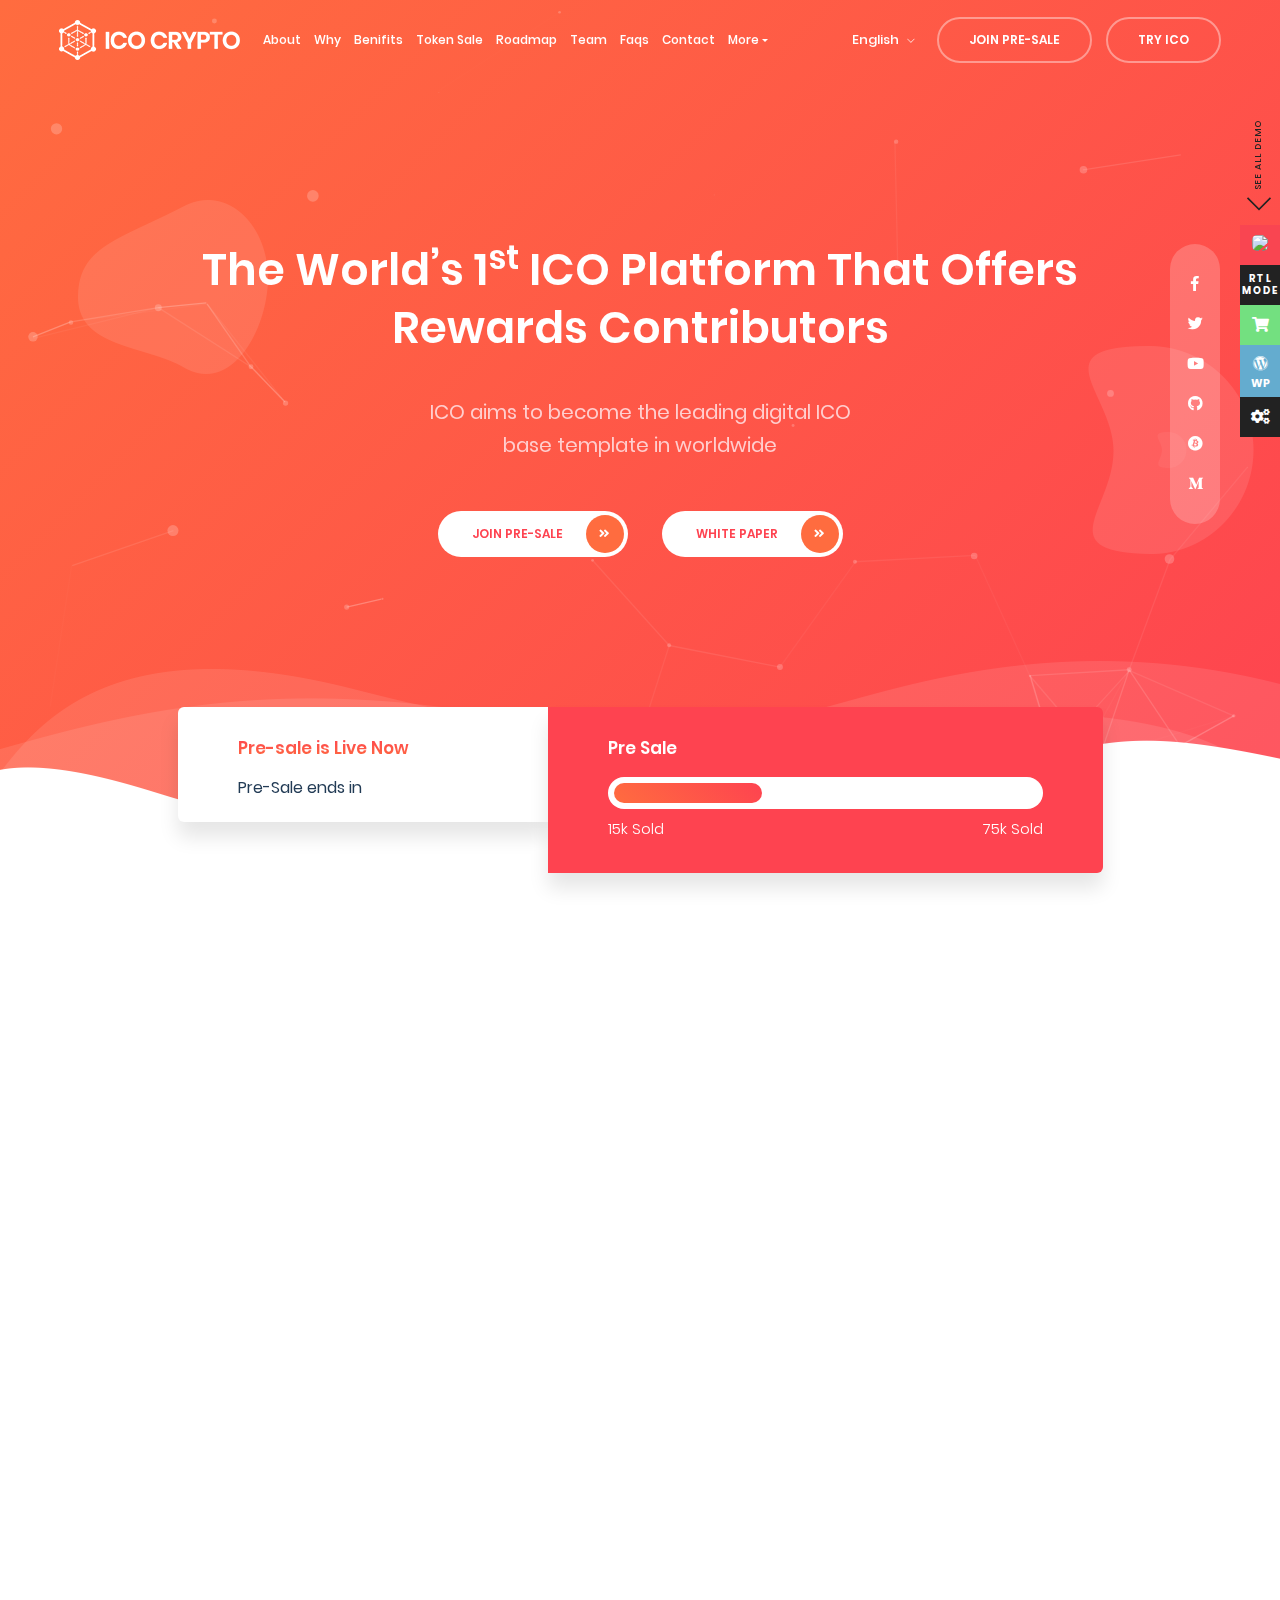
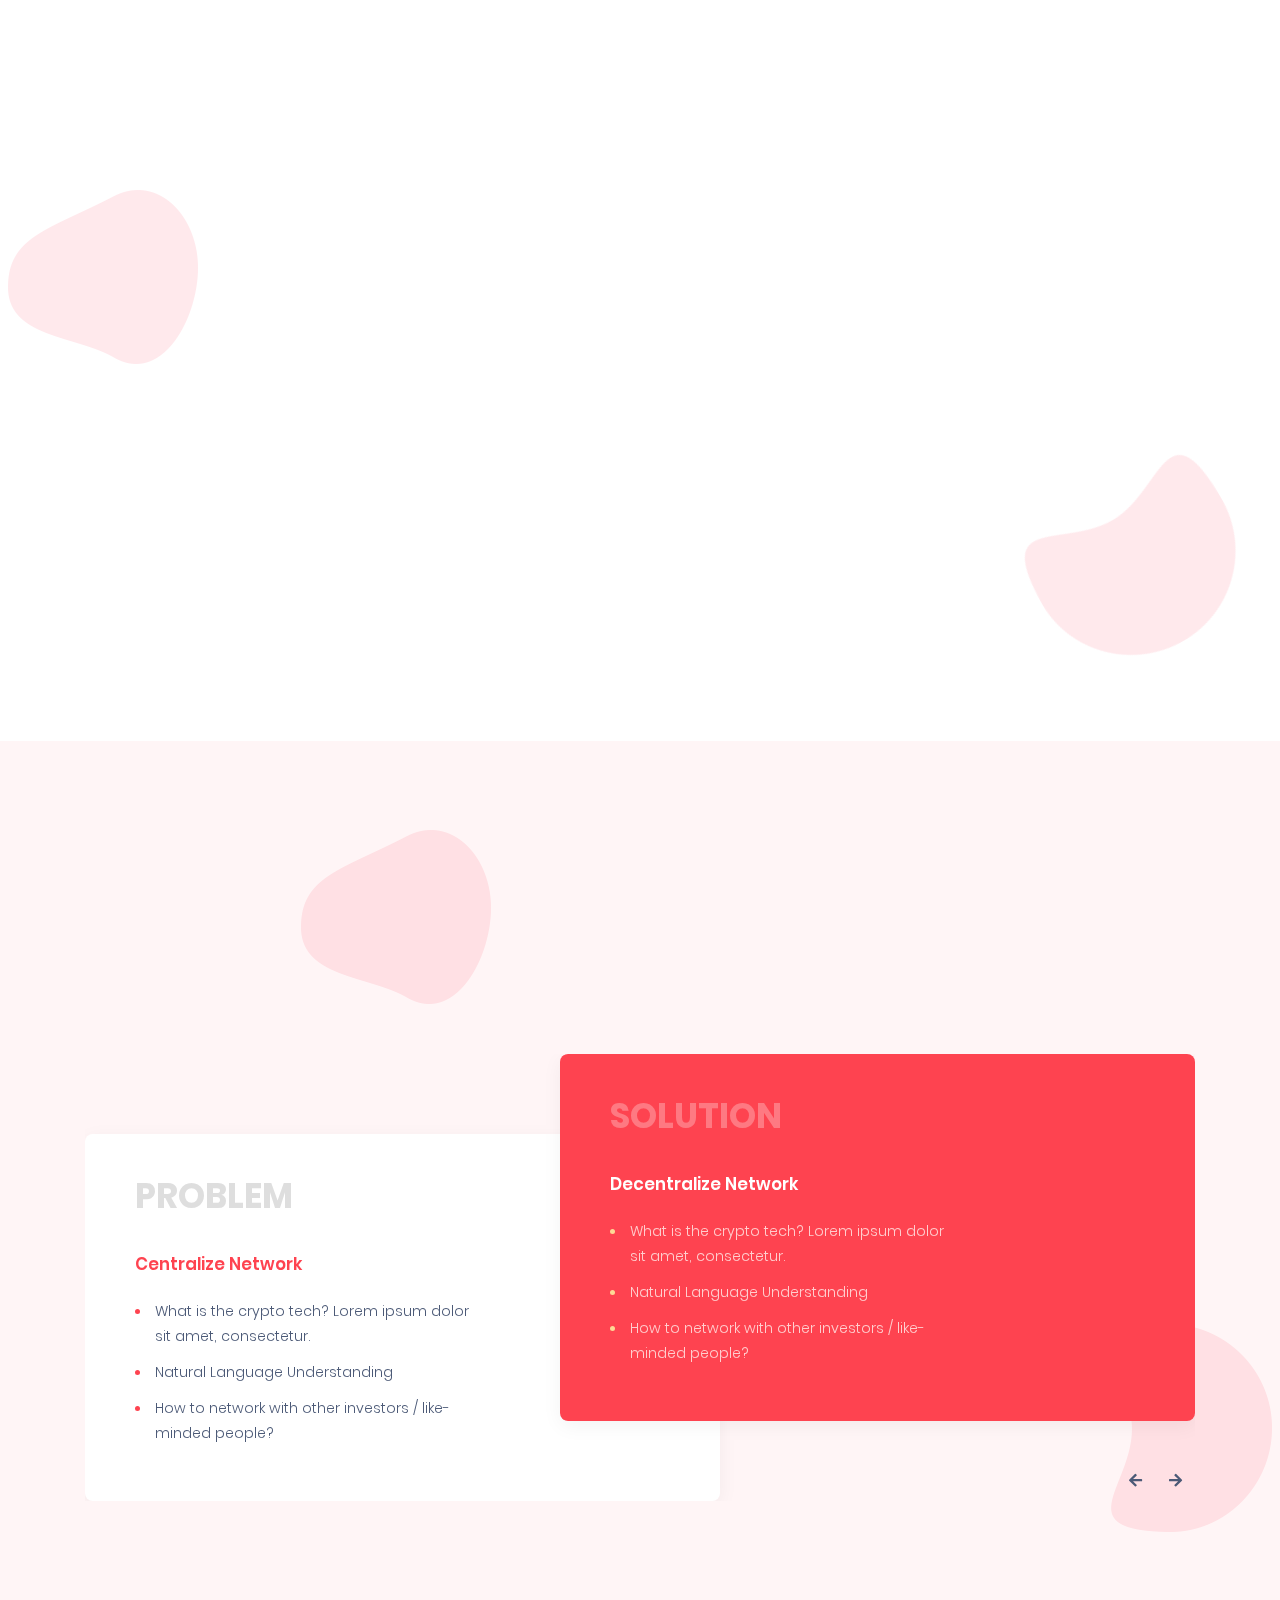
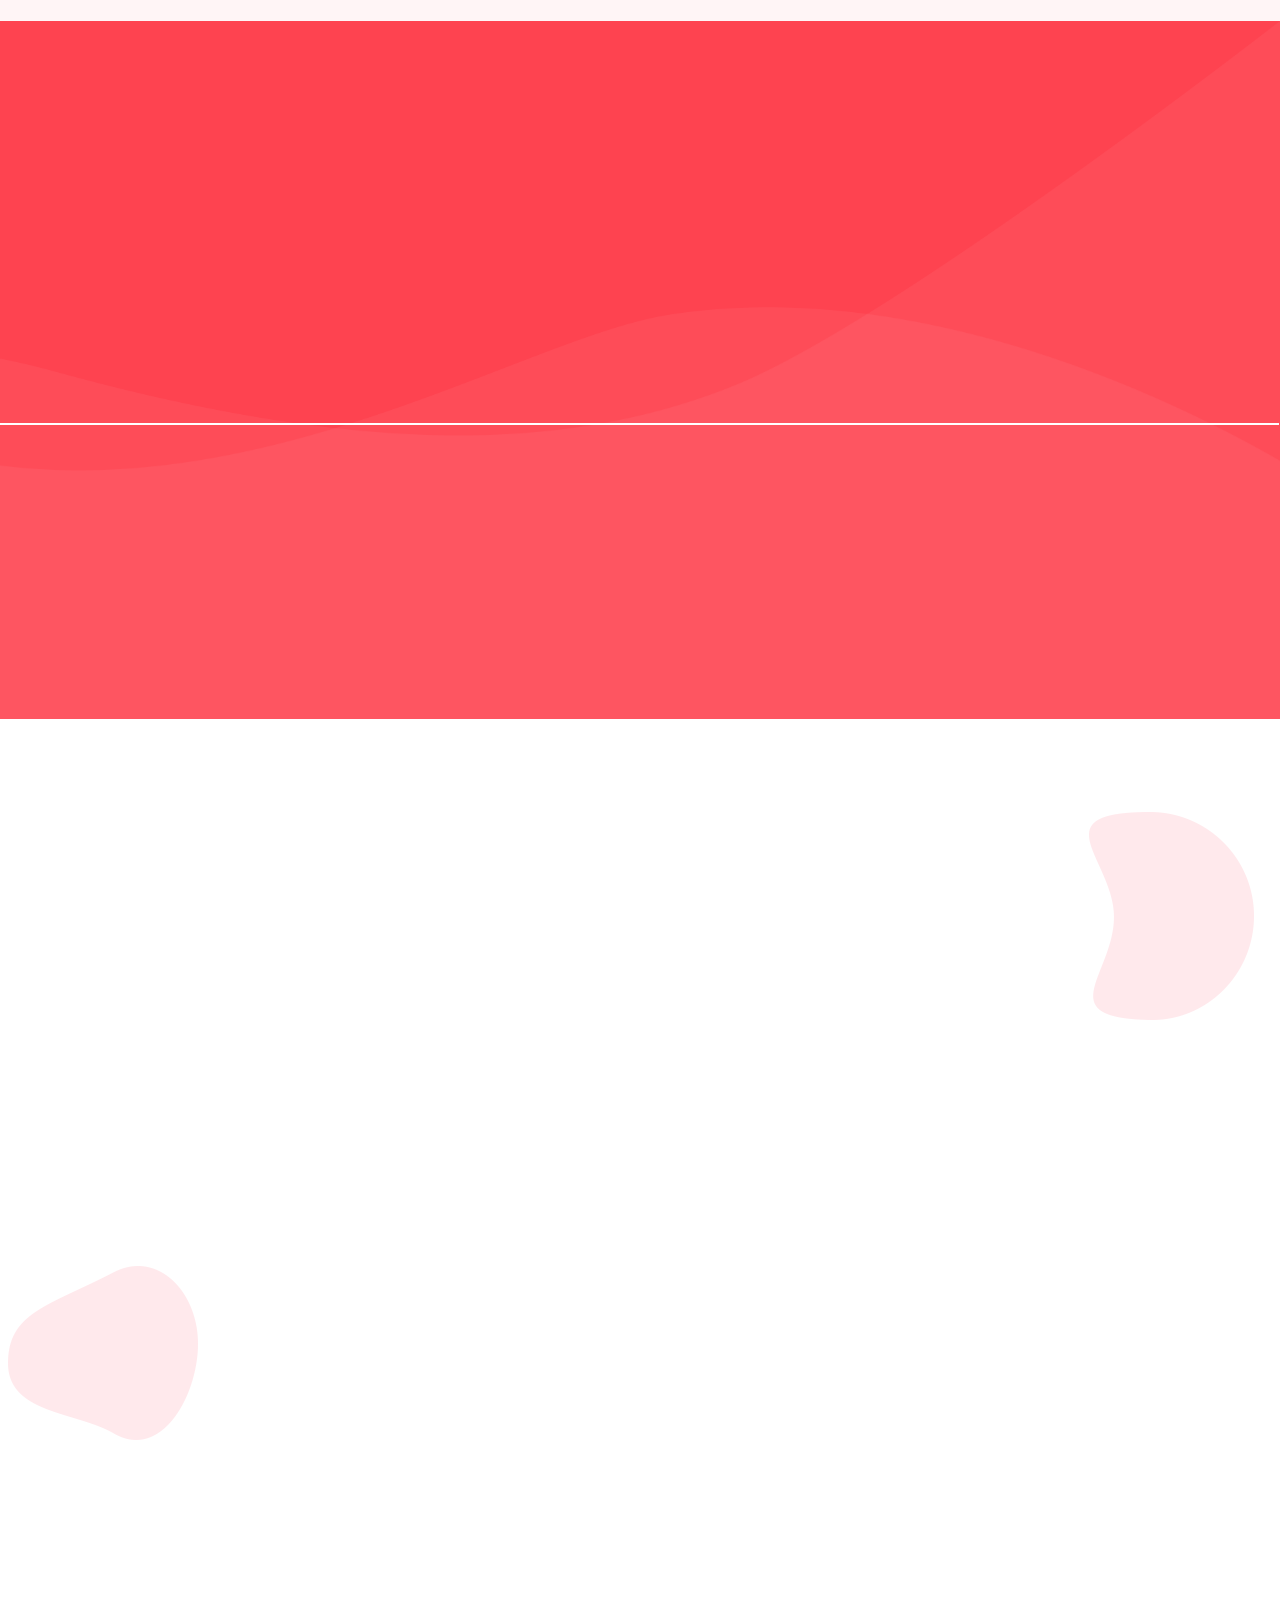
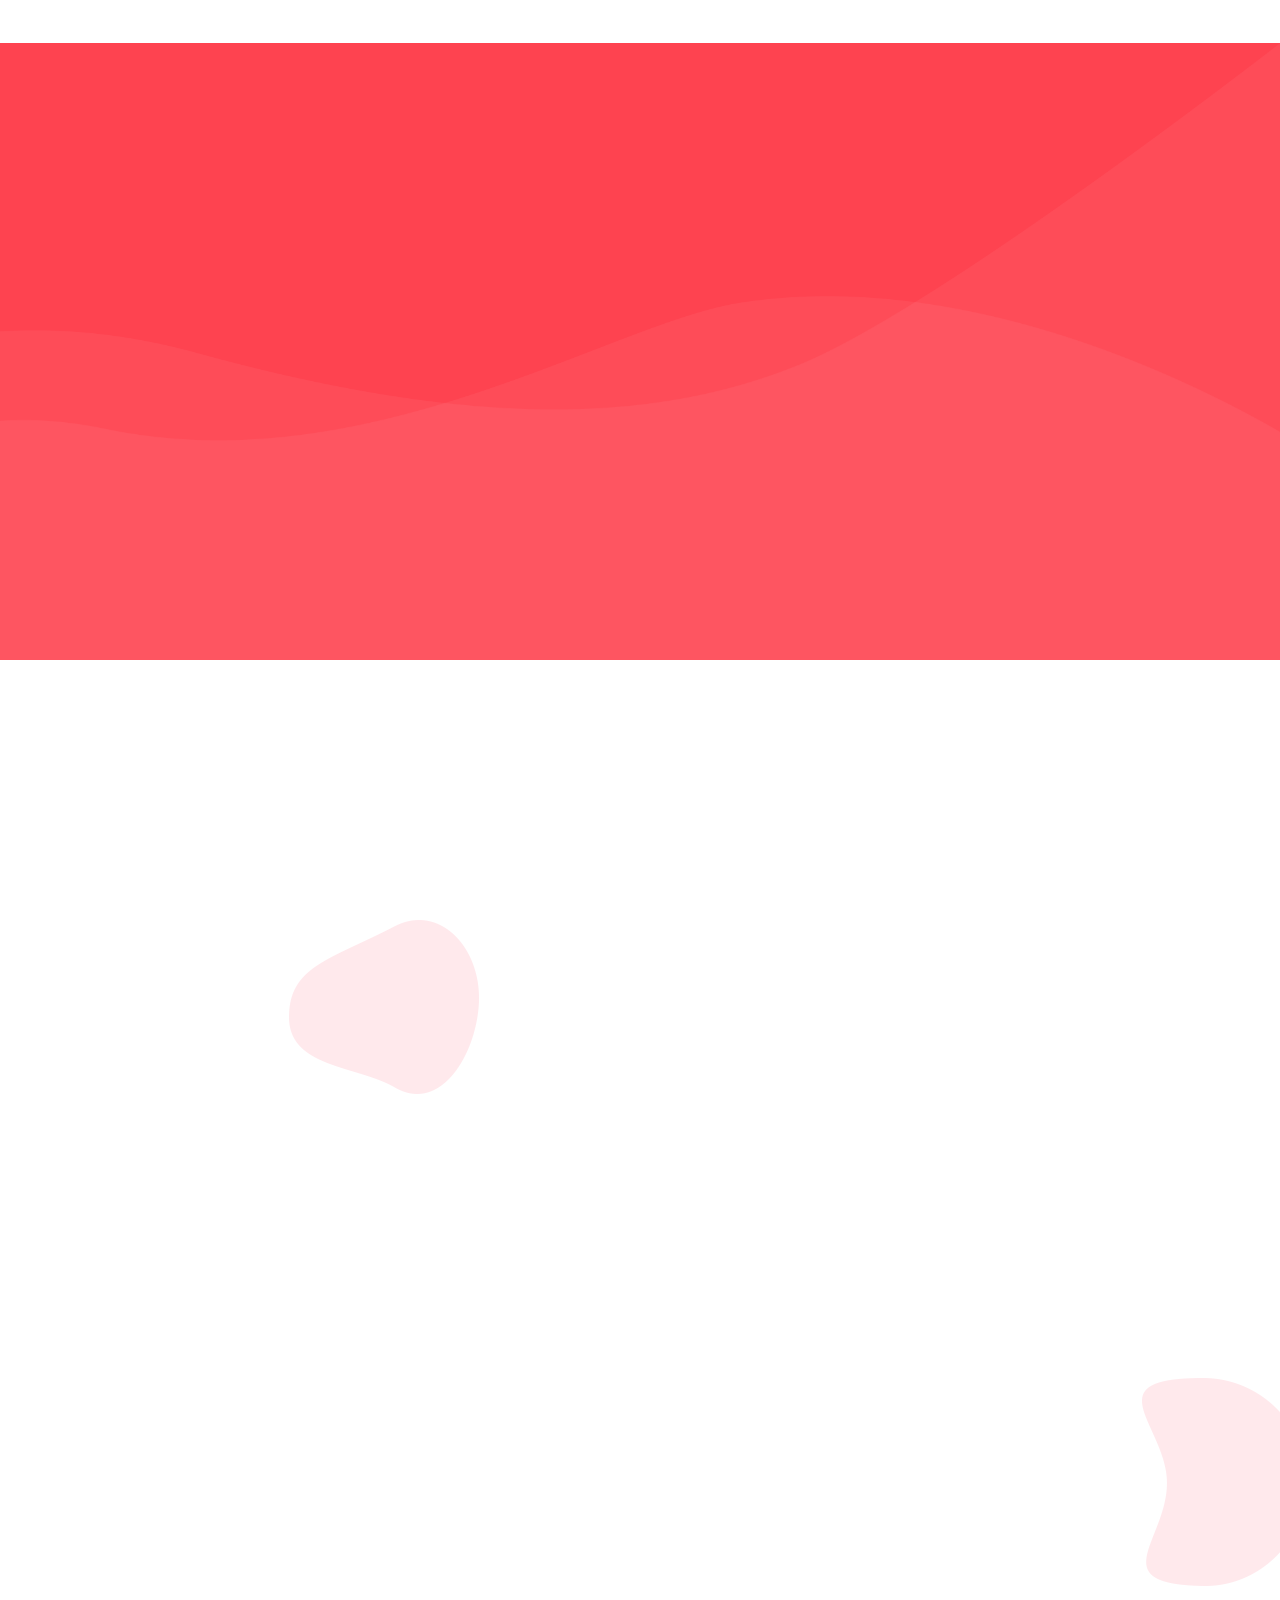
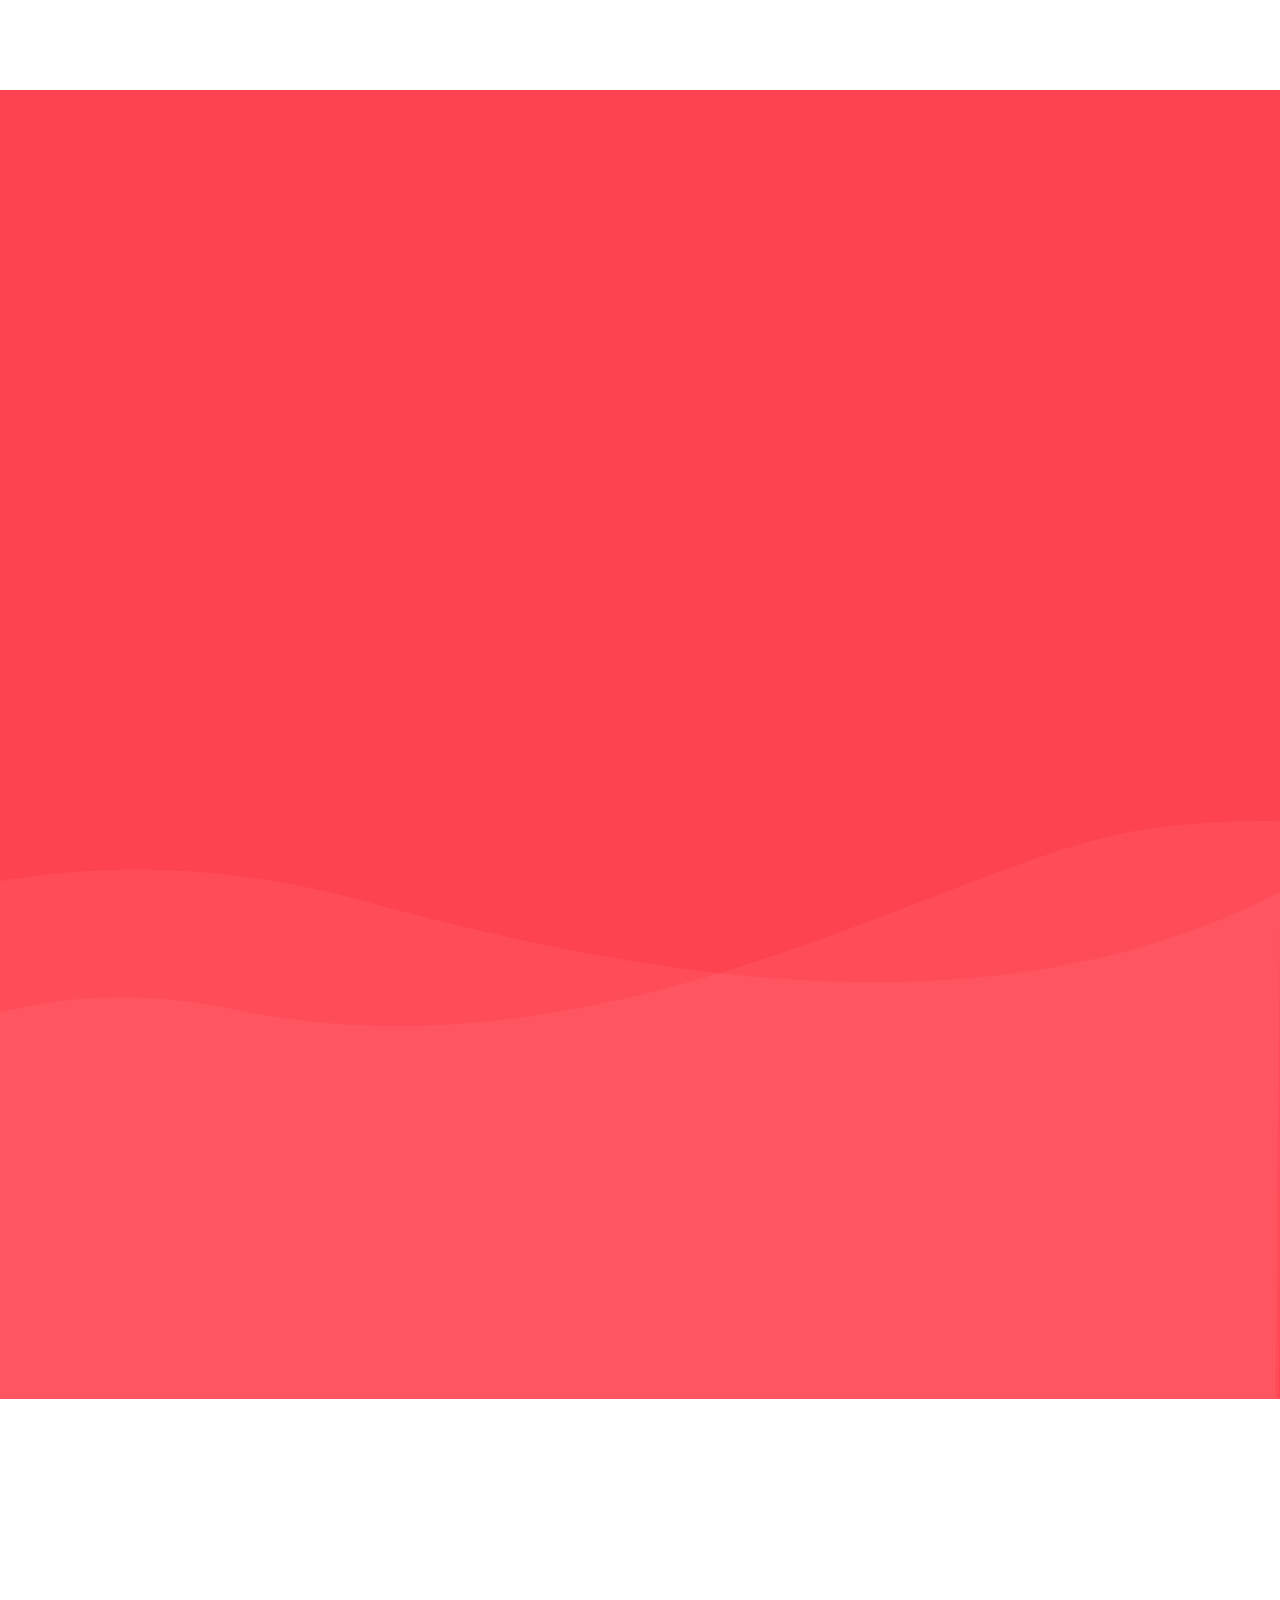
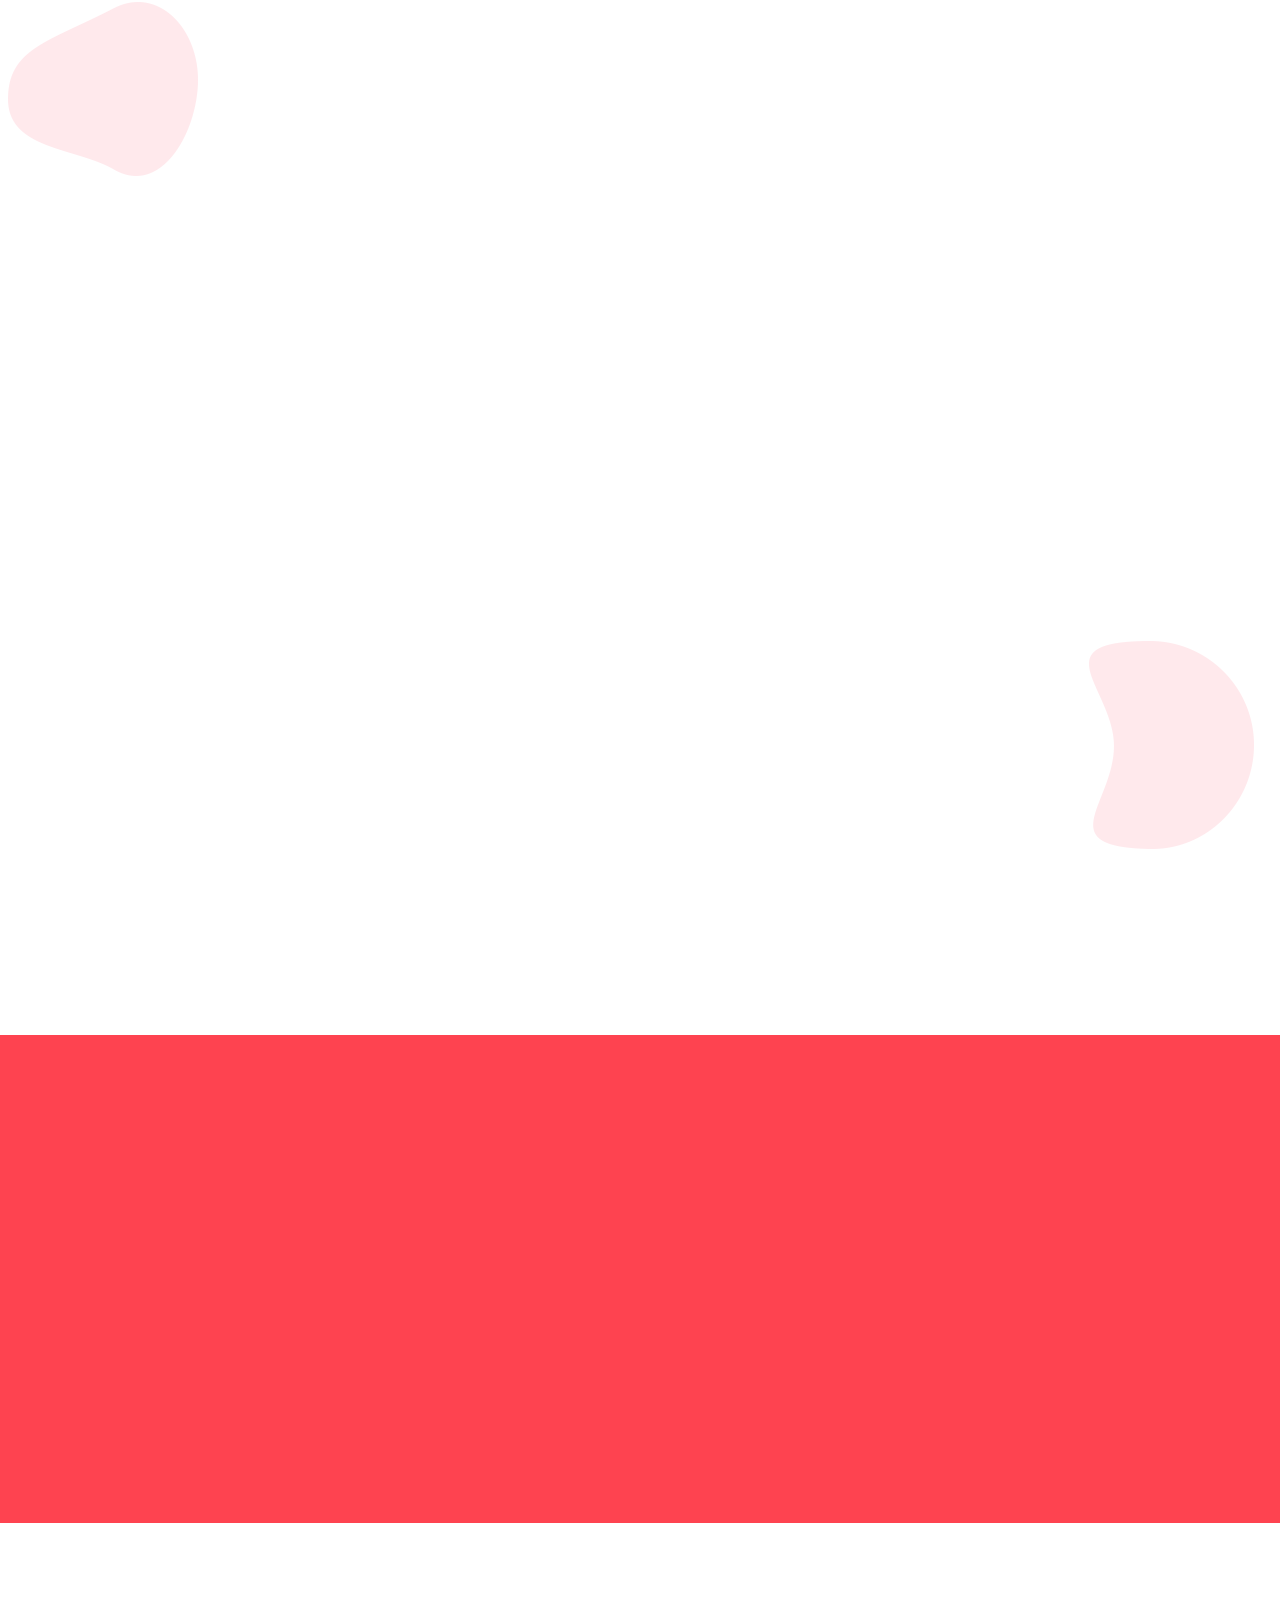
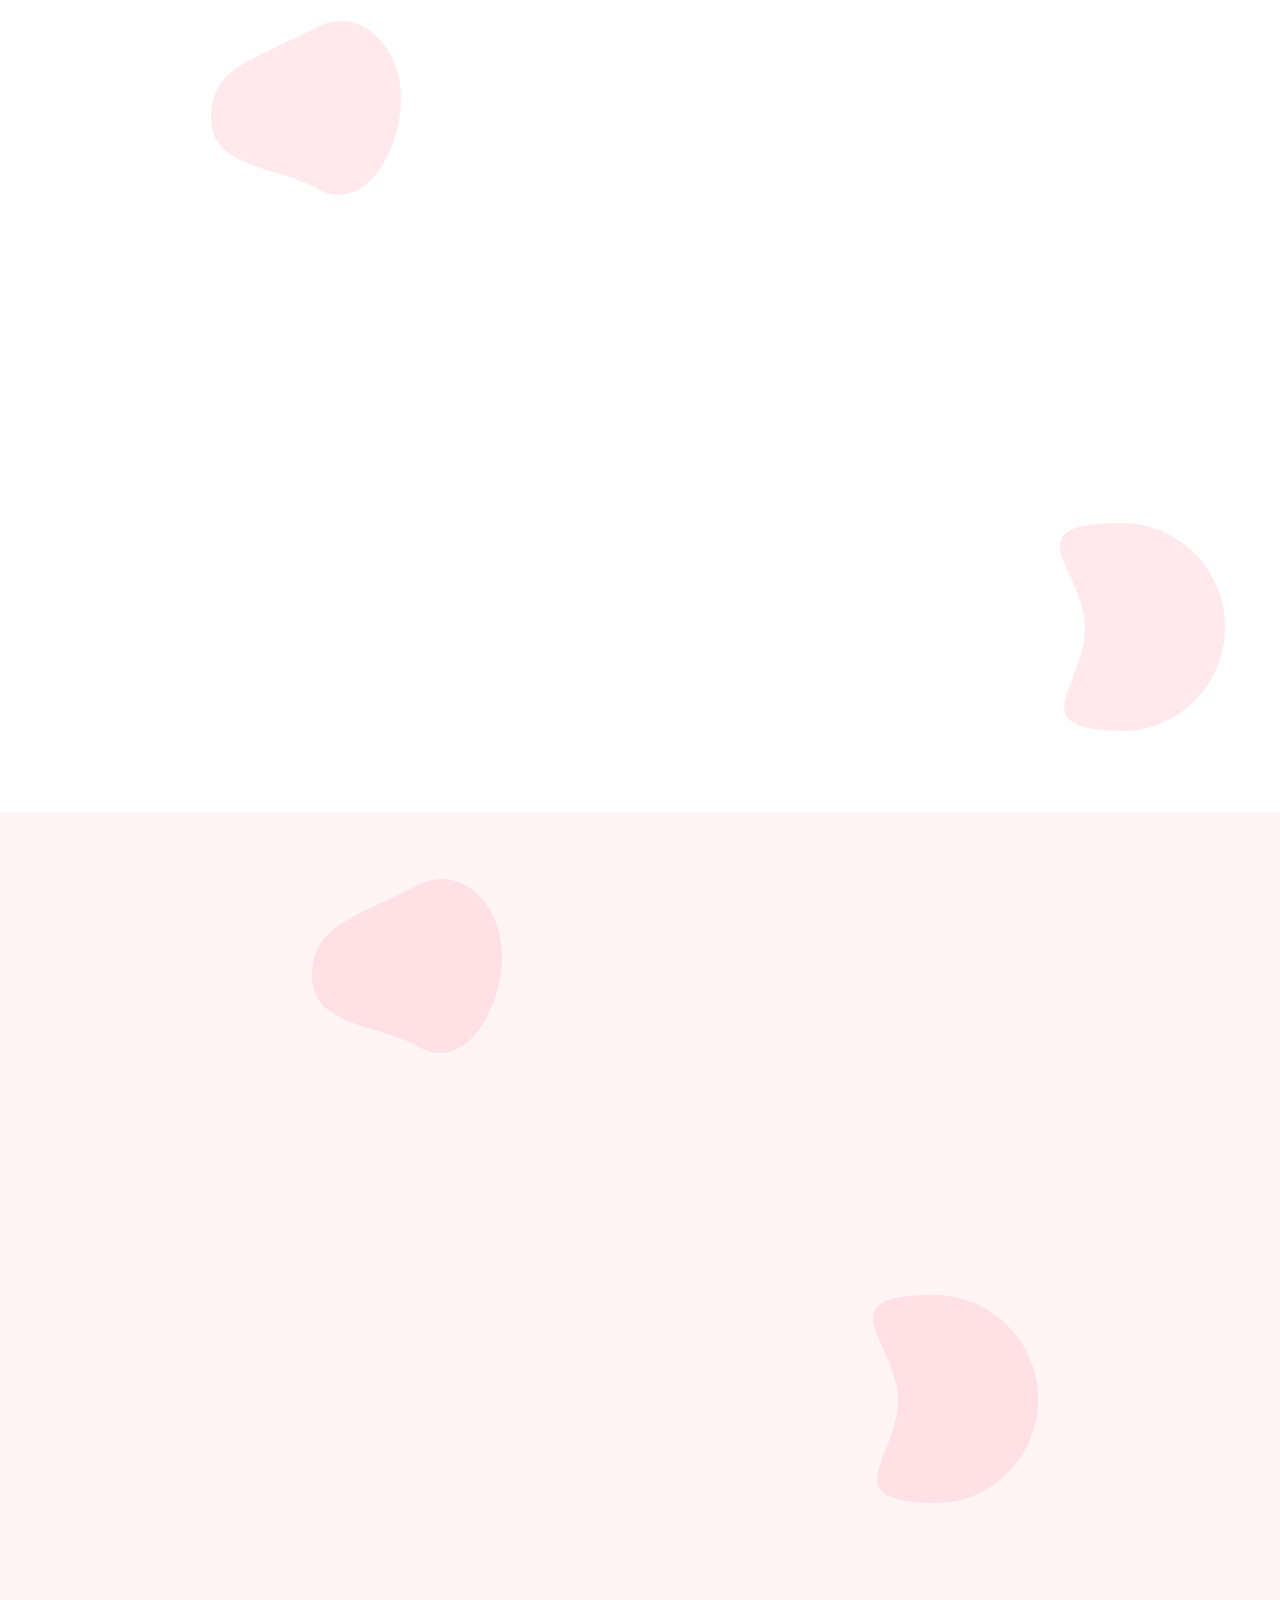
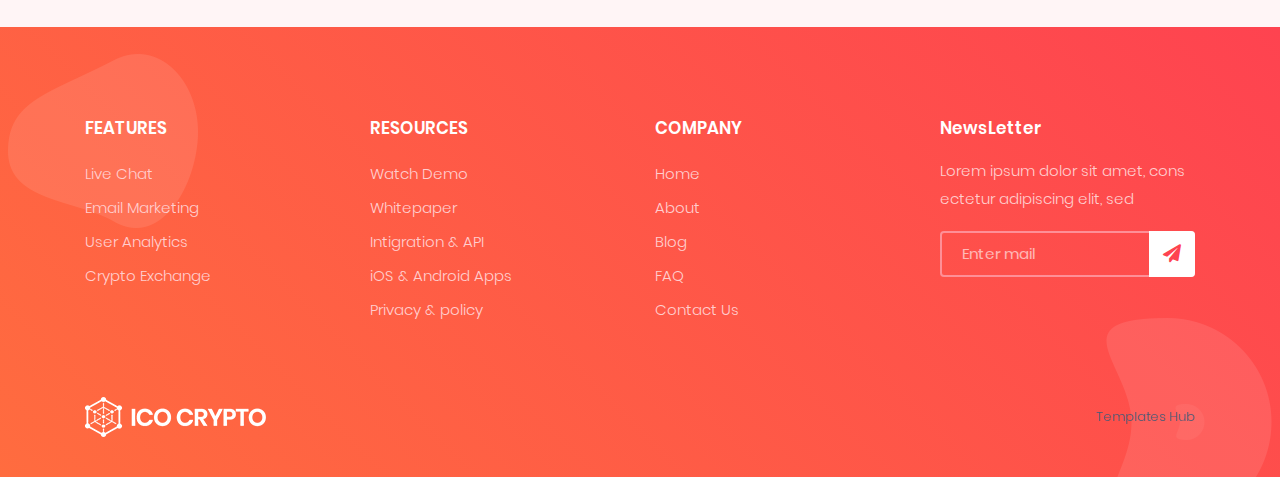
==== commit 405ba0c7: "changing designs" ====
--- a/index.html
+++ b/index.html
@@ -1,448 +1,1483 @@
-
-<!DOCTYPE html>
-<html lang="en">
-<head>
-    <!-- Meta Tags -->
-    <meta charset="utf-8">
-    <meta content="width=device-width, initial-scale=1, shrink-to-fit=no" name="viewport">
-    <!-- Author -->
-    <meta name="author" content="Themes Industry">
-    <!-- description -->
-    <meta name="description" content="MegaOne is a highly creative, modern, visually stunning and Bootstrap responsive multipurpose studio and portfolio HTML5 template with 8 ready home page demos.">
-    <!-- keywords -->
-    <meta name="keywords" content="megaone, modern, clean, bootstrap responsive, html5, css3, portfolio, blog, studio, templates, multipurpose, one page, corporate, start-up, studio, branding, designer, freelancer, carousel, parallax, photography, studio, masonry, grid, faq">
-    <!-- Page Title -->
-    <title>Soma Coin</title>
-    <!-- Favicon -->
-    <link href="" rel="icon">
-    <!-- Bundle -->
-    <link href="vendor/css/bundle.min.css" rel="stylesheet">
-    <!-- Plugin Css -->
-    <link href="seo-agency/css/line-awesome.min.css" rel="stylesheet">
-    <link href="vendor/css/revolution-settings.min.css" rel="stylesheet">
-    <link href="vendor/css/jquery.fancybox.min.css" rel="stylesheet">
-    <link href="vendor/css/owl.carousel.min.css" rel="stylesheet">
-    <link href="vendor/css/cubeportfolio.min.css" rel="stylesheet">
-    <link href="vendor/css/LineIcons.min.css" rel="stylesheet">
-    <link href="seo-agency/css/slick.css" rel="stylesheet">
-    <link href="seo-agency/css/slick-theme.css" rel="stylesheet">
-    <link href="vendor/css/wow.css" rel="stylesheet">
-    <!-- Style Sheet -->
-    <link href="seo-agency/css/blog.css" rel="stylesheet">
-    <link href="seo-agency/css/style.css" rel="stylesheet">
-</head>
-
-<body data-spy="scroll" data-target=".navbar" data-offset="90">
-
-<!-- Preloader -->
-<div class="preloader">
-    <div class="center">
-        <div class="spinner">
-            <div class="blob top"></div>
-            <div class="blob bottom"></div>
-            <div class="blob left"></div>
-            <div class="blob move-blob"></div>
-        </div>
-    </div>
-</div>
-<!-- Preloader End -->
-
-<!--Header Start-->
-<header id="home" class="cursor-light">
-
-    <div class="inner-header nav-icon">
-        <div class="main-navigation">
-            <div class="container">
-                <div class="row">
-                    <div class="col-4 col-lg-3">
-                        <a class="navbar-brand link" href="index-seo-agency.html">
-                            <img src="seo-agency/img/logo.png" class="logo-simple" alt="logo">
-                            <img src="seo-agency/img/logo-white-small.png" class="logo-fixed" alt="logo">
-                        </a>
-                    </div>
-                    <div class="col-8 col-lg-9 simple-navbar d-flex align-items-center justify-content-end">
-                        <nav class="navbar navbar-expand-lg">
-                            <div class="collapse navbar-collapse" id="navbarSupportedContent">
-                                <div class="navbar-nav ml-auto">
-                                    <a class="nav-link home active link" href="#">HOME</a>
-                                    <a class="nav-link scroll link" href="#stats-sec">WALLET</a>
-                                    <a class="nav-link scroll link" href="#portfolio-sec">WHAT IS SOMACOIN</a>
-                                    <a class="nav-link scroll link" href="#pricing-sec">BUSINESS</a>
-                                    <a class="nav-link scroll link" href="#contact-sec">CONTACT</a>
-                                    <span class="menu-line"><i aria-hidden="true" class="fa fa-angle-down"></i></span>
-                                </div>
-                            </div>
-                        </nav>
-                    </div>
-                </div>
-            </div>
-        </div>
-        <!--toggle btn-->
-        <a href="javascript:void(0)" class="sidemenu_btn link" id="sidemenu_toggle">
-            <span></span>
-            <span></span>
-            <span></span>
-        </a>
-    </div>
-    <!--Side Nav-->
-    <div class="side-menu hidden side-menu-opacity">
-        <div class="bg-overlay"></div>
-        <div class="inner-wrapper">
-            <span class="btn-close" id="btn_sideNavClose"><i></i><i></i></span>
-            <div class="container">
-                <div class="row w-100 side-menu-inner-content">
-                <div class="col-12 d-flex justify-content-center align-items-center">
-                    <a href="index-seo-agency.html" class="navbar-brand"><img src="seo-agency/img/logo-white.png" alt="logo"></a>
-                </div>
-                <div class="col-12 col-lg-8">
-                    <nav class="side-nav w-100">
-                        <ul class="navbar-nav">
-                            <li class="nav-item">
-                                <a class="nav-link scroll" href="#home">HOME</a>
-                            </li>
-                            <li class="nav-item">
-                                <a class="nav-link scroll" href="#stats-sec">WALLET</a>
-                            </li>
-                            <li class="nav-item">
-                                <a class="nav-link scroll" href="#portfolio-sec">WHAT IS SOMACOIN</a>
-                            </li>
-                            <li class="nav-item">
-                                <a class="nav-link scroll" href="#pricing-sec">BUSINESS</a>
-                            </li>
-                            <li class="nav-item">
-                                <a class="nav-link scroll" href="#contact-sec">CONTACT</a>
-                            </li>
-                        </ul>
-                    </nav>
-                </div>
-                <div class="col-12 col-lg-4 d-flex align-items-center">
-                    <div class="side-footer text-white w-100">
-                        <div class="menu-company-details">
-                            <span>+1 631 123 4567</span>
-                            <span>email@website.com</span>
-                        </div>
-                        <ul class="social-icons-simple">
-                            <li><a class="facebook-text-hvr" href="javascript:void(0)"><i class="fab fa-facebook-f"></i> </a> </li>
-                            <li><a class="instagram-text-hvr" href="javascript:void(0)"><i class="fab fa-twitter"></i> </a> </li>
-                            <li><a class="instagram-text-hvr" href="javascript:void(0)"><i class="fab fa-youtube"></i> </a> </li>
-                            <li><a class="instagram-text-hvr" href="javascript:void(0)"><i class="fab fa-instagram"></i> </a> </li>
-                        </ul>
-                        <p class="text-white">&copy; 2021 SOMAINC</p>
-                    </div>
-                </div>
-            </div>
-            </div>
-        </div>
-    </div>
-    <a id="close_side_menu" href="javascript:void(0);"></a>
-
-</header>
-<!--Header End-->
-
-<!--Banner start-->
-<section class="banner-slider padding-bottom position-relative cursor-light" id="banner-slider">
-    <div class="container">
-        <div class="row banner-slider-row">
-            <div class="col-12 col-lg-6 d-flex align-items-center text-center text-lg-left">
-                <div class="slider-banner-content wow slideInLeft" data-wow-delay=".8s">
-                    <h4 class="heading">FUTURE OF <span>MONEY</span></h4>
-                    <p class="text">
-                        SOMACOIN is a powerful, political and economical tool which anyone, anywhere can use without permission to transact with anyone else in the world and partake in a genuinely global economy.
-                        especially africa economy.
-                    </p>
-                    <a class="btn pink-btn rounded-pill">BUY ON PANCAKE SWAP
-                    <span></span><span></span><span></span><span></span>
-                    </a>
-                </div>
-            </div>
-            <div class="col-12 col-lg-6 d-flex align-items-center">
-                <div class="slider-img-area wow slideInRight" data-wow-delay=".8s" data-depth="0.1">
-                    <img src="seo-agency/img/slider-img.png" alt="plant" id="slider-inner-img">
-                </div>
-            </div>
-        </div>
-    </div>
-    <div class="svg-div svg-anim">
-    <svg data-depth="0.05" id="banner-main-svg" viewBox="0 0 220 100" xmlns="http://www.w3.org/2000/svg">
-        <defs>
-            <linearGradient id="grad1" x1="0%" y1="0%" x2="100%" y2="0%" gradientTransform="rotate(120)">
-                <stop offset="0%" style="stop-color:rgb(98,37,181);stop-opacity:1" />
-                <stop offset="40%" style="stop-color:rgb(128,33,181);stop-opacity:1" />
-            </linearGradient>
-        </defs>
-        <rect width="100" height="100" rx="8" fill="url(#grad1)"/>
-    </svg>
-    </div>
-    <div class="slider-icons">
-        <ul class="slider-social banner-social">
-            <li class="animated-wrap"><a class="animated-element" href="javascript:void(0);"><i class="fab fa-facebook-f"></i> </a></li>
-            <li class="animated-wrap"><a class="animated-element" href="javascript:void(0);"><i class="fab fa-twitter"></i>  </a></li>
-            <li class="animated-wrap"><a class="animated-element" href="javascript:void(0);"><i class="fab fa-linkedin-in"></i> </a></li>
-            <li class="animated-wrap"><a class="animated-element" href="javascript:void(0);"><i class="lab la-instagram"></i> </a></li>
-        </ul>
-    </div>
-</section>
-<!--Banner End-->
-
-<!--Stats sec start-->
-<section class="stats-sec padding-top padding-bottom" id="stats-sec">
-    <div class="container">
-        <div class="row">
-            <div class="col-12 stats-heading-area text-center">
-                <span class="sub-heading">At the moment we are giving out initial coin </span>
-                <h4 class="heading">INITIAL COIN OFFERING </h4>
-                <p class="text">
-                    Lorem ipsum is simply dummy text of the printing and typesetting. Lorem Ipsum has been the industry’s standard dummy.  Lorem Ipsum has been the industry’s standard dummy.
-                </p>
-            </div>
-        </div>
-        <div class="row circular-wrap text-center">
-            <div class="col-12 col-lg-4 wow bounceIn">
-                <!-- <div id="circle" class="circle" data-value="0.77">
-                    <h6 class="counter-num">257%</h6>
-                </div> -->
-                <h4 class="darkcolor">Join our Community</h4>
-            </div>
-            <div class="col-12 col-lg-4 wow bounceIn">
-                <!-- <div id="circletwo" class="circle" data-value="0.96">
-                    <h6 class="counter-num">96%</h6>
-                </div> -->
-                <h4 class="darkcolor">Expecting 10X in 2030</h4>
-            </div>
-            <div class="col-12 col-lg-4 wow bounceIn">
-                <!-- <div id="circlethree" class="circle" data-value="0.75">
-                    <h6 class="counter-num">317%</h6>
-                </div> -->
-                <h4 class="darkcolor">Be part of the future</h4>
-            </div>
-        </div>
-    </div>
-</section>
-<!--Stats sec End-->
-
-<!--Portfolio section start-->
-<section class="portfolio-sec padding-top padding-bottom" id="portfolio-sec">
-    <div class="container">
-        <div class="row portfolio-heading-area text-center text-lg-left">
-            <div class="col-12 col-lg-6">
-                <h4 class="heading wow fadeInLeft">WHAT IS SOMACOIN </h4>
-            </div>
-            <div class="col-12 col-lg-5 offset-lg-1">
-                <p class="text wow fadeInRight">
-                    SOMACOIN (SC) is decentralised money, free from censorship and open to all. Send low cost private, secure, borderless payments to anyone, anytime, anywhere.
-                </p>
-            </div>
-        </div>
-        <div class="row position-relative">
-            <div class="col-12">
-                <div class="portfolio-carousel owl-carousel owl-item">
-                    <div class="item">
-                        <div class="portfolio-image">
-                            <img src="seo-agency/img/p1.jpg">
-                        </div>
-                    </div>
-                    <div class="item">
-                        <div class="portfolio-image">
-                            <img src="seo-agency/img/p2.jpg">
-                        </div>
-                        
-                    </div>
-                </div>
-            </div>
-            <a class="portfolio-links" id="portfolio-arr-left"><i class="fas fa-angle-left"></i> </a>
-            <a class="portfolio-links" id="portfolio-arr-right"><i class="fas fa-angle-right"></i> </a>
-        </div>
-    </div>
-</section>
-<!--Portfolio section end-->
-
-<!--Pricing section start-->
-<section class="pricing-sec padding-top padding-bottom" id="pricing-sec">
-    <div class="container">
-        <div class="row">
-            <div class="col-12 pricing-heading-area text-center">
-                <span class="sub-heading">somacoin for businesses</span>
-                <h4 class="heading">START ACCEPTING <span class="color">SOMACOIN</span></h4>
-                <p class="text">
-                    Lorem ipsum is simply dummy text of the printing and typesetting. Lorem Ipsum has been the industry’s standard dummy.  Lorem Ipsum has been the industry’s standard dummy.
-                </p>
-            </div>
-        </div>
-    </div>
-</section>
-<!--Pricing section end-->
-
-<!--testimonial section start-->
-<div class="testimonial-sec padding-top position-relative" id="testimonial-sec">
-    <div class="container">
-        <div class="testimonial-area">
-            <div class="row">
-                    <div class="col-12 col-lg-5 d-flex justify-content-center align-items-center text-center text-lg-left">
-                        <div class="testimonial-details wow fadeInLeft">
-                            <h4 class="heading">OWN IT <span class="color">NOW</span></h4>
-                            <p class="text">
-                                Lorem ipsum is simply dummy text of the printing and typesetting. Lorem Ipsum has been the industry’s standard dummy.
-                            </p>
-                        </div>
-                    </div>
-                    <div class="col-12 col-lg-6 offset-lg-1">
-                        <div class="testimonial-carousel wow fadeInRight">
-                            <div class="testimonial-box owl-carousel owl-theme">
-                                <div class="item text-center">
-                                    <div class="icon-holder">
-                                        <i class="fas fa-quote-right"></i>
-                                    </div>
-                                    <p class="text">
-                                        SOMACOIN (SC) is decentralised money, free from censorship and open to all. Send low cost private, secure, borderless payments to anyone, anytime, anywhere.
-                                    </p>
-                                    <div class="img-holder">
-                                        <img src="seo-agency/img/test1.jpg">
-                                    </div>
-                                    <!-- <h4 class="user-name">Sara Williams</h4> -->
-                                </div>
-                                <div class="item text-center">
-                                    <div class="icon-holder">
-                                        <i class="fas fa-quote-right"></i>
-                                    </div>
-                                    <p class="text">
-                                        There’s no approval needed to join the new age of money. Get your free wallet on PANCAKE SWAP to join and invest in the future of finance.
-                                    </p>
-                                    <div class="img-holder">
-                                        <img src="seo-agency/img/test1.jpg">
-                                    </div>
-                                    <!-- <h4 class="user-name">Sara Williams</h4> -->
-                                </div>
-                            </div>
-                        </div>
-                    </div>
-                </div>
-        </div>
-    </div>
-</div>
-<!--testimonial section end-->
-
-<!--sponsers section start-->
-<div class="sponser-sec padding-top padding-bottom" id="sponser-sec">
-    <div class="container">
-        <div class="row">
-        </div>
-    </div>
-</div>
-<!--sponsers section end-->
-
-<!--Blog section start-->
-<section id="blog-sec" class="blog-sec padding-top padding-bottom">
-    <div class="container">
-        <div class="row">
-            <div class="col-12 col-lg-6">
-                <div class="blog-img wow fadeInLeft">
-                    <img src="seo-agency/img/blog-mokeup.png">
-                    <img src="seo-agency/img/blog-mokup-img.png" id="mokeup-img">
-                </div>
-            </div>
-            <div class="col-12 col-lg-6 text-center text-lg-left">
-                <div class="blog-detail wow fadeInRight">
-                    <h4 class="heading">SOMACOIN IN NEWS</h4>
-                    <p class="text">Lorem ipsum is simply dummy text of the printing and typesetting. Lorem Ipsum has been the industry.</p>
-                    <a class="btn pink-btn rounded-pill" href="seo-agency/standard-blog.html">READ MORE
-                    <span></span><span></span><span></span><span></span>
-                    </a>
-                </div>
-            </div>
-        </div>
-    </div>
-</section>
-<!--Blog section end-->
-
-
-<!--Contact section start-->
-<section class="contact-sec padding-top padding-bottom" id="contact-sec">
-    <div class="container">
-        <div class="row">
-            <div class="col-12 col-lg-12 wow fadeInLeft">
-                <h4 class="heading text-center text-lg-left">GET IN TOUCH</h4>
-                <form class="row contact-form" id="contact-form-data">
-                    <div class="col-sm-12" id="result"></div>
-                    <div class="col-12 col-md-5">
-                        <input type="text" placeholder="Your Name" required="" name="userName"  class="form-control">
-                        <input type="email" placeholder="Email Address *" required="" name="userEmail" class="form-control">
-                        <input type="text" placeholder="Subject" required="" name="userSubject" class="form-control">
-                    </div>
-                    <div class="col-12 col-md-7">
-                        <textarea class="form-control" placeholder="Your Message" name="userMessage" rows="6"></textarea>
-                    </div>
-                    <div class="col-12">
-                        <a href="javascript:void(0);" class="btn contact_btn pink-btn rounded-pill w-100">Send Message
-                            <span></span><span></span><span></span><span></span><span></span>
-                        </a>
-                    </div>
-                </form>
-            </div>
-        </div>
-    </div>
-</section>
-<!--Contact section end-->
-
-<!--Footer Start-->
-<footer class="footer-style-1">
-
-    <div class="container">
-        <div class="row align-items-center">
-            <!--Social-->
-            <div class="col-lg-6">
-                <div class="footer-social text-center text-lg-left ">
-                    <ul class="list-unstyled">
-                        <li><a class="wow fadeInUp" href="javascript:void(0);"><i aria-hidden="true" class="fab fa-facebook-f"></i></a></li>
-                        <li><a class="wow fadeInDown" href="javascript:void(0);"><i aria-hidden="true" class="fab fa-twitter"></i></a></li>
-                        <li><a class="wow fadeInUp" href="javascript:void(0);"><i aria-hidden="true" class="fab fa-google-plus-g"></i></a></li>
-                        <li><a class="wow fadeInDown" href="javascript:void(0);"><i aria-hidden="true" class="fab fa-linkedin-in"></i></a></li>
-                        <li><a class="wow fadeInUp" href="javascript:void(0);"><i aria-hidden="true" class="fab fa-instagram"></i></a></li>
-                        <li><a class="wow fadeInDown" href="javascript:void(0);"><i aria-hidden="true" class="fab fa-pinterest-p"></i></a></li>
-                    </ul>
-                </div>
-            </div>
-            <!--Text-->
-            <div class="col-lg-6 text-center text-lg-right">
-                <p class="company-about fadeIn">© 2021 SOMAINC <a href="javascript:void(0);"></a>
-                </p>
-            </div>
-        </div>
-    </div>
-</footer>
-<!--Footer End-->
-
-<!--Animated Cursor-->
-<div class="aimated-cursor">
-    <div class="cursor">
-        <div class="cursor-loader"></div>
-    </div>
-</div>
-<!--Animated Cursor End-->
-
-<!--Scroll Top Start-->
-<span class="scroll-top-arrow"><i class="fas fa-angle-up"></i></span>
-<!--Scroll Top End-->
-
-<!-- JavaScript -->
-<script src="vendor/js/bundle.min.js"></script>
-<!-- Plugin Js -->
-<script src="vendor/js/jquery.appear.js"></script>
-<script src="vendor/js/jquery.fancybox.min.js"></script>
-<script src="vendor/js/owl.carousel.min.js"></script>
-<script src="vendor/js/parallaxie.min.js"></script>
-<script src="vendor/js/wow.min.js"></script>
-<script src="vendor/js/jquery.cubeportfolio.min.js"></script>
-
-<!--Tilt Js-->
-<script src="vendor/js/TweenMax.min.js"></script>
-<!-- custom script-->
-<script src="seo-agency/js/circle-progress.min.js"></script>
-
-<!--contact form-->
-<script src="vendor/js/contact_us.js"></script>
-
-
-<script src="seo-agency/js/script.js"></script>
-
-</body>
-</html>+<!DOCTYPE html>
+<html lang="zxx" class="js">
+<head>
+    <meta charset="utf-8">
+    <meta name="author" content="Softnio">
+    <meta name="viewport" content="width=device-width, initial-scale=1, shrink-to-fit=no">
+    <meta name="description"
+          content="ICO Crypto is a modern and elegant landing page, created for ICO Agencies and digital crypto currency investment website.">
+    <!-- Fav Icon -->
+    <link rel="shortcut icon" href="images/favicon.png"><!-- Site Title  --><title>ICO Crypto - Bitcoin &amp;
+    Cryptocurrency Landing Page Template</title><!-- Vendor Bundle CSS -->
+    <link rel="stylesheet" href="assets/css/vendor.bundlee222.css?ver=142"><!-- Custom styles for this template -->
+    <link rel="stylesheet" href="assets/css/stylee222.css?ver=142">
+    <link rel="stylesheet" href="assets/css/theme-orangee222.css?ver=142" id="layoutstyle">
+    <script>(function (i, s, o, g, r, a, m) {
+        i['GoogleAnalyticsObject'] = r;
+        i[r] = i[r] || function () {
+                    (i[r].q = i[r].q || []).push(arguments)
+                }, i[r].l = 1 * new Date();
+        a = s.createElement(o), m = s.getElementsByTagName(o)[0];
+        a.async = 1;
+        a.src = g;
+        m.parentNode.insertBefore(a, m)
+    })(window, document, 'script', 'analytics.js', 'ga');
+    ga('create', 'UA-91615293-2', 'auto');
+    ga('send', 'pageview');</script>
+</head>
+<body class="theme-dark io-zinnia" data-spy="scroll" data-target="#mainnav" data-offset="80"><!-- Header -->
+<header class="site-header is-sticky"><!-- Place Particle Js -->
+    <div id="particles-js" class="particles-container particles-js"></div><!-- Navbar -->
+    <div class="navbar navbar-full navbar-expand-lg is-transparent" id="mainnav"><a class="navbar-brand animated"
+                                                                                    data-animate="fadeInDown"
+                                                                                    data-delay=".65"
+                                                                                    href="index.html"><img
+            class="logo logo-dark" alt="logo" src="images/logo.png" srcset="images/logo2x.png 2x"><img
+            class="logo logo-light" alt="logo" src="images/logo-full-white.png"
+            srcset="images/logo-full-white2x.png 2x"></a>
+        <button class="navbar-toggler" type="button" data-toggle="collapse" data-target="#navbarToggle"><span
+                class="navbar-toggler-icon"><span class="ti ti-align-justify"></span></span></button>
+        <div class="collapse navbar-collapse justify-content-between" id="navbarToggle">
+            <ul class="navbar-nav animated remove-animation" data-animate="fadeInDown" data-delay=".75">
+                <li class="nav-item"><a class="nav-link menu-link" href="#about">About<span
+                        class="sr-only">(current)</span></a></li>
+                <li class="nav-item"><a class="nav-link menu-link" href="#why">Why</a></li>
+                <li class="nav-item"><a class="nav-link menu-link" href="#benifits">Benifits</a></li>
+                <li class="nav-item"><a class="nav-link menu-link" href="#tokenSale">Token Sale</a></li>
+                <li class="nav-item"><a class="nav-link menu-link" href="#roadmap">Roadmap</a></li>
+                <li class="nav-item"><a class="nav-link menu-link" href="#team">Team</a></li>
+                <li class="nav-item"><a class="nav-link menu-link" href="#faq">Faqs</a></li>
+                <li class="nav-item"><a class="nav-link menu-link" href="#contact">Contact</a></li>
+                <li class="nav-item dropdown"><a class="nav-link dropdown-toggle" href="#"
+                                                 data-toggle="dropdown">More</a>
+
+                    <div class="dropdown-menu"><a class="dropdown-item menu-link" href="#documents">Documents</a><a
+                            class="dropdown-item menu-link" href="#services">Services</a><a
+                            class="dropdown-item menu-link" href="#partners">Partners</a></div>
+                </li>
+            </ul>
+            <ul class="navbar-btns animated remove-animation" data-animate="fadeInDown" data-delay=".85">
+                <li class="nav-item lang-switch"><a class="" href="#" data-toggle="dropdown">English <em
+                        class="ti ti-angle-down"></em></a>
+
+                    <div class="dropdown-menu"><a class="dropdown-item" href="#">French</a><a class="dropdown-item"
+                                                                                              href="#">Chinese</a><a
+                            class="dropdown-item" href="#">Hindi</a></div>
+                </li>
+                <li class="nav-item"><a class="nav-link btn btn-sm btn-outline menu-link"
+                                        href="http://demo.themenio.com/ico-user/signup.html">JOIN PRE-SALE</a></li>
+                <li class="nav-item"><a class="nav-link btn btn-sm btn-outline menu-link"
+                                        href="http://demo.themenio.com/ico-user/index.html">TRY ICO</a></li>
+            </ul>
+        </div>
+    </div><!-- End Navbar --><!-- Banner/Slider -->
+    <div id="header" class="banner banner-zinnia">
+        <div class="ui-shape ui-shape-light ui-shape-header"></div>
+        <div class="container">
+            <div class="banner-content">
+                <div class="row align-items-center text-center justify-content-center">
+                    <div class="col-sm-10 col-md-12 col-lg-10">
+                        <div class="header-txt tab-center mobile-center"><h1 class="animated" data-animate="fadeInUp"
+                                                                             data-delay="1.25">The World’s
+                            1<sup>st</sup> ICO Platform That Offers <br class="d-none d-xl-block"> Rewards Contributors
+                        </h1>
+
+                            <div class="gaps size-1x d-none d-md-block"></div>
+                            <p class="lead animated" data-animate="fadeInUp" data-delay="1.35">ICO aims to become the
+                                leading digital ICO <br class="d-none d-sm-block"> base template in worldwide</p>
+
+                            <div class="gaps size-1x d-none d-md-block"></div>
+                            <ul class="btns animated" data-animate="fadeInUp" data-delay="1.45">
+                                <li><a href="#" class="btn btn-icon-s3">JOIN PRE-SALE <i
+                                        class="fas fa-angle-double-right"></i></a></li>
+                                <li><a href="#" class="btn btn-icon-s3">WHITE PAPER <i
+                                        class="fas fa-angle-double-right"></i></a></li>
+                            </ul>
+                        </div>
+                    </div><!-- .col  --></div><!-- .row  --></div><!-- .banner-content  --></div><!-- .container  -->
+        <ul class="hr-social hr-social-mid animated" data-animate="fadeIn" data-delay="1.55">
+            <li><a href="#"><em class="fab fa-facebook-f"></em></a></li>
+            <li><a href="#"><em class="fab fa-twitter"></em></a></li>
+            <li><a href="#"><em class="fab fa-youtube"></em></a></li>
+            <li><a href="#"><em class="fab fa-github"></em></a></li>
+            <li><a href="#"><em class="fab fa-bitcoin"></em></a></li>
+            <li><a href="#"><em class="fab fa-medium-m"></em></a></li>
+        </ul>
+    </div><!-- End Banner/Slider -->
+    <div class="presale-box animated" data-animate="fadeIn" data-delay="1.65">
+        <div class="container">
+            <div class="row no-gutters justify-content-center">
+                <div class="col-xl-4 col-md-5">
+                    <div class="presale-countdown"><h5>Pre-sale is Live Now</h5><h6>Pre-Sale ends in</h6>
+
+                        <div class="token-countdown" data-date="2018/12/05"></div>
+                    </div>
+                </div><!-- .col  -->
+                <div class="col-xl-6 col-md-7">
+                    <div class="presale-status"><h5>Pre Sale</h5>
+
+                        <div class="presale-bar">
+                            <div class="presale-bar-percent" style="width:35%"></div>
+                        </div>
+                        <div class="presale-points d-flex justify-content-between">
+                            <span>15k Sold</span><span>75k Sold</span></div>
+                    </div>
+                </div><!-- .col  --></div><!-- .row  --></div><!-- .container  --></div><!-- .presale-box  --></header>
+<div class="gaps size-6x d-md-none"></div>
+<div class="gaps size-3x"></div><!-- End Header --><!-- Start Section -->
+<div class="section section-pad about-section no-pb section-bg" id="about">
+    <div class="container">
+        <div class="row justify-content-center text-center">
+            <div class="col-md-10">
+                <div class="section-head-s7"><h2 class="section-title-s7 animated" data-animate="fadeInUp"
+                                                 data-delay=".1">About ICO</h2>
+
+                    <p class="lead animated" data-animate="fadeInUp" data-delay=".2">Lorem ipsum dolor sit amet,
+                        consectetur adipiscing elit, sed do eiusmod tempor incididunt ut labore et dolore magna. At vero
+                        eos et accusamus et iusto odio dignissimos ducimus qui blanditiis praesentium voluptatum
+                        deleniti atque corrupti quos dolores et quas molestias excepturi sint occaecati cupiditate non
+                        provident, similique sunt in culpa qui officia deserunt mollitia animi.</p></div>
+            </div>
+        </div>
+        <div class="row justify-content-center text-center">
+            <div class="col-md-8">
+                <div class="video-box-s3 animated" data-animate="fadeInUp" data-delay=".3"><img
+                        src="images/zinnia/video-cover.png" alt="cover"><a
+                        href="https://www.youtube.com/watch?v=SSo_EIwHSd4" class="play-btn-s3 video-play"><img
+                        src="images/zinnia/play-icon.png" alt="icon"></a></div>
+            </div>
+        </div>
+    </div>
+</div><!-- End Section --><!-- Start Section -->
+<div class="section section-pad section-bg" id="why">
+    <div class="ui-shape ui-shape-s1"></div>
+    <div class="container">
+        <div class="row align-items-center">
+            <div class="col-lg-7 order-last">
+                <div class="animated" data-animate="fadeInUp" data-delay=".5"><img
+                        src="images/zinnia/graph-zinnia-a.png" alt="graph"></div>
+            </div>
+            <div class="col-lg-5 text-center text-lg-left res-m-bttm">
+                <div class="text-block"><h2 class="animated" data-animate="fadeInUp" data-delay=".1">Direct-To-Consumer
+                    Decentralize Platform</h2>
+
+                    <p class="lead animated" data-animate="fadeInUp" data-delay=".2"><strong>Lorem ipsum dolor sit amet,
+                        consectetur adipiscing elit, sed do eiusmod tempor incididunt.</strong></p>
+
+                    <p class="animated" data-animate="fadeInUp" data-delay=".3">Sed ut perspiciatis unde omnis iste
+                        natus error sit voluptatem accusantium doloremque laudantium, totam rem aperiam, eaque ipsa quae
+                        ab illo inventore veritatis et quasi architecto beatae vitae dicta sunt explicabo. Nemo enim
+                        ipsam voluptatem quia </p>
+
+                    <p class="animated" data-animate="fadeInUp" data-delay=".4">Neque porro quisquam est, qui dolorem
+                        ipsum quia dolor sit amet, consectetur, adipisci velit, sed quia non numquam eius modi tempora
+                        incidunt ut labore</p></div>
+            </div>
+        </div>
+    </div>
+</div><!-- End Section --><!-- Start Section -->
+<div class="section section-pad prblmsltn-section section-bg-alt" id="benifits">
+    <div class="ui-shape ui-shape-s2"></div>
+    <div class="container">
+        <div class="row justify-content-center text-center">
+            <div class="col-md-6 col-sm-8">
+                <div class="section-head-s7"><h2 class="section-title-s7 animated" data-animate="fadeInUp"
+                                                 data-delay=".1">ICO Problem &amp; Solution</h2>
+
+                    <p class="animated" data-animate="fadeInUp" data-delay=".2">At vero eos et accusamus et iusto odio
+                        dignissimos ducimus qui blan ditiis praes entium volup tatum deleniti.</p></div>
+            </div>
+        </div>
+        <div class="prblmsltn-list">
+            <div class="prblmsltn-item">
+                <div class="row">
+                    <div class="col-md-6 col-sm-12 animate-left delay-5ms">
+                        <div class="prblm-item"><h2 class="prblm-title">Problem</h2><h5 class="prblm-subtitle">
+                            Centralize Network</h5>
+                            <ul class="prblm-points">
+                                <li>What is the crypto tech? Lorem ipsum dolor sit amet, consectetur.</li>
+                                <li>Natural Language Understanding</li>
+                                <li>How to network with other investors / like-minded people?</li>
+                            </ul>
+                        </div>
+                    </div>
+                    <div class="col-md-6 col-sm-12 animate-right delay-7ms">
+                        <div class="sltn-item"><h2 class="sltn-title">Solution</h2><h5 class="sltn-subtitle">
+                            Decentralize Network</h5>
+                            <ul class="sltn-points">
+                                <li>What is the crypto tech? Lorem ipsum dolor sit amet, consectetur.</li>
+                                <li>Natural Language Understanding</li>
+                                <li>How to network with other investors / like-minded people?</li>
+                            </ul>
+                        </div>
+                    </div>
+                </div>
+            </div>
+            <div class="prblmsltn-item">
+                <div class="row">
+                    <div class="col-md-6 col-sm-12 animate-left delay-5ms">
+                        <div class="prblm-item"><h2 class="prblm-title">Problem</h2><h5 class="prblm-subtitle">
+                            Centralize Network</h5>
+                            <ul class="prblm-points">
+                                <li>What is the crypto tech? Lorem ipsum dolor sit amet, consectetur.</li>
+                                <li>Natural Language Understanding</li>
+                                <li>How to network with other investors / like-minded people?</li>
+                            </ul>
+                        </div>
+                    </div>
+                    <div class="col-md-6 col-sm-12 animate-right delay-7ms">
+                        <div class="sltn-item"><h2 class="sltn-title">Solution</h2><h5 class="sltn-subtitle">
+                            Decentralize Network</h5>
+                            <ul class="sltn-points">
+                                <li>What is the crypto tech? Lorem ipsum dolor sit amet, consectetur.</li>
+                                <li>Natural Language Understanding</li>
+                                <li>How to network with other investors / like-minded people?</li>
+                            </ul>
+                        </div>
+                    </div>
+                </div>
+            </div>
+        </div>
+    </div>
+</div><!-- End Section --><!-- Start Section -->
+<div class="section section-pad token-sale-section section-bg-zinnia" id="tokenSale">
+    <div class="container">
+        <div class="row justify-content-center text-center">
+            <div class="col-md-6">
+                <div class="section-head-s7"><h2 class="section-title-s7 animated" data-animate="fadeInUp"
+                                                 data-delay=".1">ICO Tokens Details</h2></div>
+            </div>
+        </div>
+    </div>
+    <div class="container">
+        <div class="tokdis-list">
+            <div class="row text-center text-lg-left">
+                <div class="col-md">
+                    <div class="tokdis-item animated" data-animate="fadeInUp" data-delay=".2">
+                        <span>Tokens Offered</span><h5>20M</h5></div>
+                </div><!-- .col -->
+                <div class="col-md">
+                    <div class="tokdis-item animated" data-animate="fadeInUp" data-delay=".3"><span>Soft Cap (Public ICO)</span>
+                        <h5>$4M</h5></div>
+                </div><!-- .col -->
+                <div class="col-md">
+                    <div class="tokdis-item animated" data-animate="fadeInUp" data-delay=".4"><span>Hard Cap</span><h5>
+                        20 million</h5></div>
+                </div><!-- .col -->
+                <div class="col-lg-4">
+                    <div class="tokdis-item animated" data-animate="fadeInUp" data-delay=".5">
+                        <span>Tokens Distributed</span><h5>30 days after token sale ends</h5></div>
+                </div><!-- .col --></div><!-- .row --></div><!-- .tokdis-list --></div><!-- .container -->
+    <div class="gaps size-2x d-none d-md-block"></div>
+    <div class="gaps size-2x"></div>
+    <div class="toktmln-list">
+        <div class="container">
+            <div class="row">
+                <div class="col-lg">
+                    <div class="toktmln-item animated" data-animate="fadeInUp" data-delay=".6">
+                        <div><span>Token Sale I</span><span>January 15- February 15</span></div>
+                        <div><span>67% Bonus</span><span>$0.354344/token</span></div>
+                    </div>
+                </div><!-- .col -->
+                <div class="col-lg">
+                    <div class="toktmln-item animated" data-animate="fadeInUp" data-delay=".7">
+                        <div><span>Token Sale II</span><span>March 01 - March 15</span></div>
+                        <div><span>40% Bonus</span><span>$0.354344/token</span></div>
+                    </div>
+                </div><!-- .col -->
+                <div class="col-lg">
+                    <div class="toktmln-item animated" data-animate="fadeInUp" data-delay=".8">
+                        <div><span>Token Sale III</span><span>March 25- April 15</span></div>
+                        <div><span>20% Bonus</span><span>$0.354344/token</span></div>
+                    </div>
+                </div><!-- .col -->
+                <div class="col-lg">
+                    <div class="toktmln-item animated" data-animate="fadeInUp" data-delay=".9">
+                        <div><span>Token Sale VI</span><span>April 20- May 20</span></div>
+                        <div><span>50% Bonus</span><span>$0.304344/token</span></div>
+                    </div>
+                </div><!-- .col -->
+                <div class="col-lg">
+                    <div class="toktmln-item animated" data-animate="fadeInUp" data-delay="1">
+                        <div><span>Token Sale V</span><span>June 01 - July 30</span></div>
+                        <div><span>30% Bonus</span><span>$0.354344/token</span></div>
+                    </div>
+                    <div></div>
+                </div><!-- .col --></div><!-- .row --></div><!-- .container --></div><!-- .toktmln --></div>
+<!-- End Section --><!-- Start Section -->
+<div class="section section-pad token-alocate-section section-bg" id="tokenAlocate">
+    <div class="ui-shape ui-shape-s3"></div>
+    <div class="container">
+        <div class="row justify-content-center text-center">
+            <div class="col-md-6">
+                <div class="section-head-s7"><h2 class="section-title-s7 animated" data-animate="fadeInUp"
+                                                 data-delay=".1">Token Allocation Forecast</h2></div>
+            </div>
+        </div>
+        <div class="tab-s4"><!-- Nav tabs -->
+            <ul class="nav nav-tabs text-center animated" data-animate="fadeInUp" data-delay=".2">
+                <li class="nav-item"><a class="nav-link" data-toggle="tab" href="#tab-dist">Distribution </a></li>
+                <li class="nav-item"><a class="nav-link active" data-toggle="tab" href="#tab-fund">Funding
+                    Allocation</a></li>
+            </ul>
+            <div class="gaps size-2x"></div>
+            <div class="gaps size-3x d-none d-xl-block"></div><!-- Tab panes -->
+            <div class="tab-content animated" data-animate="fadeInUp" data-delay=".3">
+                <div class="tab-pane animate" id="tab-dist">
+                    <div class="tkn-crt">
+                        <div class="tkn-crt-img"><img src="images/zinnia/chart-zinnia-a.png" alt="chart"></div>
+                        <ul class="tkn-crt-lst">
+                            <li class="tkn-crt-itm"><span class="tkn-crt-prcnt one"><span>60%</span></span><span
+                                    class="tkn-crt-ttl">Token Sale Program</span></li>
+                            <li class="tkn-crt-itm"><span class="tkn-crt-prcnt two"><span>8%</span></span><span
+                                    class="tkn-crt-ttl">Reserve Fund</span></li>
+                            <li class="tkn-crt-itm"><span class="tkn-crt-prcnt three"><span>15%</span></span><span
+                                    class="tkn-crt-ttl">Team and Founders</span></li>
+                            <li class="tkn-crt-itm"><span class="tkn-crt-prcnt four"><span>4%</span></span><span
+                                    class="tkn-crt-ttl">Board Advisors</span></li>
+                            <li class="tkn-crt-itm"><span class="tkn-crt-prcnt five"><span>7%</span></span><span
+                                    class="tkn-crt-ttl">Ecosystem Development</span></li>
+                            <li class="tkn-crt-itm"><span class="tkn-crt-prcnt five"><span>6%</span></span><span
+                                    class="tkn-crt-ttl">Marketing and Bounty</span></li>
+                        </ul>
+                    </div>
+                </div><!-- End tab-pane -->
+                <div class="tab-pane animate active show" id="tab-fund">
+                    <div class="tkn-crt">
+                        <div class="tkn-crt-img"><img src="images/zinnia/chart-zinnia-b.png" alt="chart"></div>
+                        <ul class="tkn-crt-lst">
+                            <li class="tkn-crt-itm"><span class="tkn-crt-prcnt one"><span>40%</span></span><span
+                                    class="tkn-crt-ttl">Product Develoment</span></li>
+                            <li class="tkn-crt-itm"><span class="tkn-crt-prcnt two"><span>12%</span></span><span
+                                    class="tkn-crt-ttl">Business Development</span></li>
+                            <li class="tkn-crt-itm"><span class="tkn-crt-prcnt three"><span>20%</span></span><span
+                                    class="tkn-crt-ttl">Marketing</span></li>
+                            <li class="tkn-crt-itm"><span class="tkn-crt-prcnt four"><span>10%</span></span><span
+                                    class="tkn-crt-ttl">Legal &amp; Regulation</span></li>
+                            <li class="tkn-crt-itm"><span class="tkn-crt-prcnt five"><span>6%</span></span><span
+                                    class="tkn-crt-ttl">Partner/Investor</span></li>
+                            <li class="tkn-crt-itm"><span class="tkn-crt-prcnt six"><span>8%</span></span><span
+                                    class="tkn-crt-ttl">Operational</span></li>
+                            <li class="tkn-crt-itm"><span class="tkn-crt-prcnt seven"><span>4%</span></span><span
+                                    class="tkn-crt-ttl">Contingency</span></li>
+                        </ul>
+                    </div>
+                </div><!-- End tab-pane --></div><!-- .tab-content --></div><!-- .tab-custom-s4 --></div>
+    <!-- .container --></div><!-- End Section --><!-- Start Section -->
+<div class="section section-pad document-section section-bg-zinnia" id="documents">
+    <div class="container">
+        <div class="row justify-content-between align-items-center">
+            <div class="col-lg-5 res-m-bttm">
+                <div class="document-img-s3 animated" data-animate="fadeInUp" data-delay=".1"><img
+                        src="images/zinnia/documents-cover.png" alt="documents"></div>
+            </div><!-- .col -->
+            <div class="col-lg-7 text-center text-lg-left">
+                <div class="section-head-s7"><h2 class="section-title-s7 animated" data-animate="fadeInUp"
+                                                 data-delay=".2">Read Our Documents</h2>
+
+                    <p class="animated" data-animate="fadeInUp" data-delay=".3">Here is our full documents that help you
+                        to understand about us. And lorem ipsum dolor sit amet, consectetur adipiscing elit.</p></div>
+                <ul class="document-list">
+                    <li class="animated" data-animate="fadeInUp" data-delay=".4"><a href="#"
+                                                                                    class="btn btn-outline btn-dropdown"
+                                                                                    data-toggle="dropdown">White Paper
+                        <i class="fas fa-caret-down"></i></a>
+                        <ul class="dropdown-menu dropdown-menu-right">
+                            <li><a href="#">English</a></li>
+                            <li><a href="#">Dutch</a></li>
+                            <li><a href="#">France</a></li>
+                        </ul>
+                    </li>
+                    <li class="animated" data-animate="fadeInUp" data-delay=".5"><a href="#"
+                                                                                    class="btn btn-outline btn-dropdown"
+                                                                                    data-toggle="dropdown">One Pager <i
+                            class="fas fa-caret-down"></i></a>
+                        <ul class="dropdown-menu dropdown-menu-right">
+                            <li><a href="#">English</a></li>
+                            <li><a href="#">Dutch</a></li>
+                            <li><a href="#">France</a></li>
+                        </ul>
+                    </li>
+                    <li class="animated" data-animate="fadeInUp" data-delay=".6"><a href="#" class="btn btn-outline">Privacy
+                        &amp; Policy</a></li>
+                    <li class="animated" data-animate="fadeInUp" data-delay=".7"><a href="#" class="btn btn-outline">Terms
+                        of Coin Sale</a></li>
+                </ul>
+            </div><!-- .col --></div><!-- .row --></div><!-- .container --></div><!-- End Section -->
+<!-- Start Section -->
+<div class="section section-pad services-section section-bg" id="services">
+    <div class="ui-shape ui-shape-s4"></div>
+    <div class="container">
+        <div class="row justify-content-center text-center">
+            <div class="col-lg-6 col-sm-8">
+                <div class="section-head-s7"><h2 class="section-title-s7 animated" data-animate="fadeInUp"
+                                                 data-delay=".1">Our Technology Services</h2>
+
+                    <p class="animated" data-animate="fadeInUp" data-delay=".2">At vero eos et accusamus et iusto odio
+                        dignissimos ducimus qui blan ditiis praes entium volup tatum deleniti.</p></div>
+            </div>
+        </div>
+        <div class="row align-items-center">
+            <div class="col-lg-7 res-m-bttm">
+                <div class="row justify-content-between text-center text-lg-left">
+                    <div class="col-xl-5 col-md-6">
+                        <div class="service-item animated" data-animate="fadeInUp" data-delay=".4">
+                            <div class="service-icon mx-auto mx-lg-0"><img src="images/zinnia/service-icon-a.png"
+                                                                           alt="icon"></div>
+                            <h5 class="service-title">Easy to Buy &amp; Sale Token</h5>
+
+                            <p>Lorem ipsum dolor sit amet, cons ectetur adipiscing elit, sed do eiusm od tempor
+                                incididunt.</p></div>
+                    </div><!-- .col -->
+                    <div class="col-xl-5 col-md-6">
+                        <div class="service-item animated" data-animate="fadeInUp" data-delay=".5">
+                            <div class="service-icon mx-auto mx-lg-0"><img src="images/zinnia/service-icon-b.png"
+                                                                           alt="icon"></div>
+                            <h5 class="service-title">Responsive Design</h5>
+
+                            <p>Lorem ipsum dolor sit amet, cons ectetur adipiscing elit, sed do eiusm od tempor
+                                incididunt.</p></div>
+                    </div><!-- .col -->
+                    <div class="col-xl-5 col-md-6">
+                        <div class="service-item animated" data-animate="fadeInUp" data-delay=".6">
+                            <div class="service-icon mx-auto mx-lg-0"><img src="images/zinnia/service-icon-c.png"
+                                                                           alt="icon"></div>
+                            <h5 class="service-title">Easy to Communicate</h5>
+
+                            <p>Lorem ipsum dolor sit amet, cons ectetur adipiscing elit, sed do eiusm od tempor
+                                incididunt.</p></div>
+                    </div><!-- .col -->
+                    <div class="col-xl-5 col-md-6">
+                        <div class="service-item animated" data-animate="fadeInUp" data-delay=".7">
+                            <div class="service-icon mx-auto mx-lg-0"><img src="images/zinnia/service-icon-d.png"
+                                                                           alt="icon"></div>
+                            <h5 class="service-title">Safe &amp; Secure</h5>
+
+                            <p>Lorem ipsum dolor sit amet, cons ectetur adipiscing elit, sed do eiusm od tempor
+                                incididunt.</p></div>
+                    </div><!-- .col --></div><!-- .row -->
+                <ul class="btns text-center text-lg-left animated" data-animate="fadeInUp" data-delay=".8">
+                    <li><a href="#" class="btn btn-sm">Download Now</a></li>
+                    <li><a href="#"><em class="fab fa-apple"></em></a><a href="#"><em class="fab fa-android"></em></a><a
+                            href="#"><em class="fab fa-windows"></em></a></li>
+                </ul>
+            </div><!-- .col -->
+            <div class="col-lg-5 order-first order-lg-last res-m-bttm">
+                <div class="service-img animated" data-animate="fadeInUp" data-delay=".3"><img
+                        src="images/zinnia/app-screen.png" alt="app-screen"></div>
+            </div><!-- .col --></div><!-- .row --></div><!-- .container --></div><!-- End Section -->
+<!-- Start Section -->
+<div class="section section-pad roadmap-section section-bg-zinnia" id="roadmap">
+    <div class="container">
+        <div class="row justify-content-center text-center">
+            <div class="col-md-6">
+                <div class="section-head-s7"><h2 class="section-title-s7 animated" data-animate="fadeInUp"
+                                                 data-delay=".1">Roadmap</h2>
+
+                    <p class="animated" data-animate="fadeInUp" data-delay=".2">Our team working hardly to make archive
+                        lorem ipsum dolor sit amet, consectetur amet, consectetur adipiscing elit.</p></div>
+            </div>
+        </div>
+        <div class="timeline-row timeline-row-odd timeline-row-done animated" data-animate="fadeInUp" data-delay=".3">
+            <div class="row no-gutters text-left text-lg-center justify-content-center">
+                <div class="col-lg">
+                    <div class="timeline-item timeline-done"><span class="timeline-date">2017 Q1</span><h6
+                            class="timeline-title">Concept</h6>
+                        <ul class="timeline-info">
+                            <li>Concept Generation</li>
+                            <li>Team Assemble</li>
+                        </ul>
+                    </div>
+                </div><!-- .col -->
+                <div class="col-lg">
+                    <div class="timeline-item timeline-done"><span class="timeline-date">2017 Q2</span><h6
+                            class="timeline-title">Research</h6>
+                        <ul class="timeline-info">
+                            <li>Proving the concept can work</li>
+                            <li>Strategic Plan</li>
+                            <li>White paper conpletion</li>
+                        </ul>
+                    </div>
+                </div><!-- .col -->
+                <div class="col-lg">
+                    <div class="timeline-item timeline-done"><span class="timeline-date">2018 Q1</span><h6
+                            class="timeline-title">Design</h6>
+                        <ul class="timeline-info">
+                            <li>Platform design and technical demonstration</li>
+                            <li>Building the MVP</li>
+                        </ul>
+                    </div>
+                </div><!-- .col -->
+                <div class="col-lg">
+                    <div class="timeline-item timeline-done"><span class="timeline-date">2018 Q2</span><h6
+                            class="timeline-title">Pre-Sale</h6>
+                        <ul class="timeline-info">
+                            <li>Public financing &amp; Seed funding raised</li>
+                        </ul>
+                    </div>
+                </div><!-- .col --></div><!-- .row --></div><!-- .timeline-row -->
+        <div class="timeline-row timeline-row-even animated" data-animate="fadeInUp" data-delay=".4">
+            <div class="row no-gutters text-left text-lg-center justify-content-center flex-row-reverse">
+                <div class="col-lg">
+                    <div class="timeline-item timeline-current"><span class="timeline-date">2018 Q3</span><h6
+                            class="timeline-title">Alpha Test</h6>
+                        <ul class="timeline-info">
+                            <li>In-house testing of functional</li>
+                            <li>Prototype published and linked to Ethereum blockchain with real-time scanning</li>
+                        </ul>
+                    </div>
+                </div><!-- .col -->
+                <div class="col-lg">
+                    <div class="timeline-item"><span class="timeline-date">2018 Q4</span><h6 class="timeline-title">
+                        Token Sale</h6>
+                        <ul class="timeline-info">
+                            <li>ICO Press Tour</li>
+                            <li>Open global sales of ICOblock token</li>
+                        </ul>
+                    </div>
+                </div><!-- .col -->
+                <div class="col-lg">
+                    <div class="timeline-item"><span class="timeline-date">2019 Q1</span><h6 class="timeline-title">App
+                        Beta Test</h6>
+                        <ul class="timeline-info">
+                            <li>Private closed beta</li>
+                            <li>Open beta launched to public and improvement the app</li>
+                        </ul>
+                    </div>
+                </div><!-- .col --></div><!-- .row --></div><!-- .timeline-row -->
+        <div class="timeline-row timeline-row-odd timeline-row-last mb--x5 animated" data-animate="fadeInUp"
+             data-delay=".5">
+            <div class="row no-gutters text-left text-lg-center justify-content-center">
+                <div class="col-lg">
+                    <div class="timeline-item"><span class="timeline-date">2019 Q2</span><h6 class="timeline-title">
+                        Crowdfunding Integration</h6>
+                        <ul class="timeline-info">
+                            <li>Smart contracts support creators</li>
+                            <li>Ethereum tokens support</li>
+                        </ul>
+                    </div>
+                </div><!-- .col -->
+                <div class="col-lg">
+                    <div class="timeline-item"><span class="timeline-date">2019 Q3</span><h6 class="timeline-title">
+                        Community Benefits</h6>
+                        <ul class="timeline-info">
+                            <li>Establishing global user base</li>
+                            <li>US start retailer selection</li>
+                        </ul>
+                    </div>
+                </div><!-- .col -->
+                <div class="col-lg">
+                    <div class="timeline-item"><span class="timeline-date">2019 Q4</span><h6 class="timeline-title">
+                        Hardware things</h6>
+                        <ul class="timeline-info">
+                            <li>Integration of third party controllers</li>
+                            <li>Marketplace cooperative module</li>
+                        </ul>
+                    </div>
+                </div><!-- .col -->
+                <div class="col-lg">
+                    <div class="timeline-item"><span class="timeline-date">2020 Q1</span><h6 class="timeline-title">More
+                        Operational</h6>
+                        <ul class="timeline-info">
+                            <li>Integration with Private Chains, More Coin in Wallet</li>
+                            <li>New services offered by members or business</li>
+                        </ul>
+                    </div>
+                </div><!-- .col --></div><!-- .row --></div><!-- .timeline-row -->
+        <div class="gaps size-2x d-lg-none"></div>
+    </div><!-- .container --></div><!-- End Section --><!-- Start Section -->
+<div class="section section-pad section-bg" id="team">
+    <div class="ui-shape ui-shape-s5"></div>
+    <div class="container">
+        <div class="row justify-content-center text-center">
+            <div class="col-xl-6 col-lg-8">
+                <div class="section-head-s7"><h2 class="section-title-s7 animated" data-animate="fadeInUp"
+                                                 data-delay=".1">Executive team</h2>
+
+                    <p class="animated" data-animate="fadeInUp" data-delay=".2">The ICO Crypto Team combines a passion
+                        for esports, industry experise &amp; proven record in finance, development, marketing &
+                        licensing.</p></div>
+            </div>
+        </div>
+        <div class="row justify-content-center text-center">
+            <div class="col-sm-6 col-lg-3">
+                <div class="team-circle animated" data-animate="fadeInUp" data-delay=".3">
+                    <div class="team-photo"><img src="images/team-a-sq.jpg" alt=""/><a href="#team-profile-1"
+                                                                                       class="expand-trigger content-popup"></a>
+                    </div>
+                    <div class="team-info"><h5 class="team-name">Waylon Dalton</h5><span class="team-title">CEO &amp; Lead Blockchain </span>
+                        <ul class="team-social">
+                            <li><a href="#"><em class="fab fa-facebook-f"></em></a></li>
+                            <li><a href="#"><em class="fab fa-linkedin-in"></em></a></li>
+                            <li><a href="#"><em class="fab fa-twitter"></em></a></li>
+                        </ul>
+                    </div><!-- Start .team-profile  -->
+                    <div id="team-profile-1" class="team-profile mfp-hide">
+                        <button title="Close" type="button" class="mfp-close">×</button>
+                        <div class="container-fluid">
+                            <div class="row no-mg">
+                                <div class="col-md-6">
+                                    <div class="team-profile-photo"><img src="images/team-a-lg.jpg" alt=""/></div>
+                                </div><!-- .col  -->
+                                <div class="col-md-6">
+                                    <div class="team-profile-info"><h3 class="name">Waylon Dalton</h3>
+
+                                        <p class="sub-title">CEO &amp; Lead Blockchain </p>
+                                        <ul class="tpi-social">
+                                            <li><a href="#"><em class="fab fa-facebook-f"></em></a></li>
+                                            <li><a href="#"><em class="fab fa-linkedin-in"></em></a></li>
+                                            <li><a href="#"><em class="fab fa-twitter"></em></a></li>
+                                        </ul>
+                                        <p>He is a great man to work Lorem ipsum dolor sit amet, consec tetur adipis
+                                            icing elit. Simi lique, autem. </p>
+
+                                        <p>Tenetur quos facere magnam volupt ates quas esse Sedrep ell endus mole stiae
+                                            tates quas esse Sed repell endus molesti aela uda ntium quis quam iusto
+                                            minima thanks.</p>
+
+                                        <div class="skill-bars">
+                                            <div class="single-skill-bar">
+                                                <div class="row no-mg">
+                                                    <div class="col-8 no-pd"><span class="skill-title">HTML5</span>
+                                                    </div>
+                                                    <div class="col-4 text-right no-pd"><span
+                                                            class="skill-percent">85%</span></div>
+                                                </div>
+                                                <div class="skill-bar">
+                                                    <div class="skill-bar-percent gradiant-background"
+                                                         style="width:85%"></div>
+                                                </div>
+                                            </div>
+                                            <div class="single-skill-bar">
+                                                <div class="row no-mg">
+                                                    <div class="col-8 no-pd"><span class="skill-title">CSS3</span></div>
+                                                    <div class="col-4 text-right no-pd"><span
+                                                            class="skill-percent">90%</span></div>
+                                                </div>
+                                                <div class="skill-bar">
+                                                    <div class="skill-bar-percent gradiant-background"
+                                                         style="width:90%"></div>
+                                                </div>
+                                            </div>
+                                            <div class="single-skill-bar">
+                                                <div class="row no-mg">
+                                                    <div class="col-8 no-pd"><span class="skill-title">Java</span></div>
+                                                    <div class="col-4 text-right no-pd"><span
+                                                            class="skill-percent">75%</span></div>
+                                                </div>
+                                                <div class="skill-bar">
+                                                    <div class="skill-bar-percent gradiant-background"
+                                                         style="width:75%"></div>
+                                                </div>
+                                            </div>
+                                        </div>
+                                    </div>
+                                </div><!-- .col  --></div><!-- .row  --></div><!-- .container  --></div>
+                    <!-- .team-profile  --></div>
+            </div><!-- .col  -->
+            <div class="col-sm-6 col-lg-3">
+                <div class="team-circle animated" data-animate="fadeInUp" data-delay=".4">
+                    <div class="team-photo"><img src="images/team-b-sq.jpg" alt="team"><a href="#team-profile-2"
+                                                                                          class="expand-trigger content-popup"></a>
+                    </div>
+                    <div class="team-info"><h5 class="team-name">Stefan Harary</h5><span class="team-title">CTO &amp; Senior Developer</span>
+                        <ul class="team-social">
+                            <li><a href="#"><em class="fab fa-facebook-f"></em></a></li>
+                            <li><a href="#"><em class="fab fa-linkedin-in"></em></a></li>
+                            <li><a href="#"><em class="fab fa-twitter"></em></a></li>
+                        </ul>
+                    </div><!-- Start .team-profile  -->
+                    <div id="team-profile-2" class="team-profile mfp-hide">
+                        <button title="Close" type="button" class="mfp-close">×</button>
+                        <div class="container-fluid">
+                            <div class="row no-mg">
+                                <div class="col-md-6">
+                                    <div class="team-profile-photo"><img src="images/team-b-lg.jpg" alt="team"/></div>
+                                </div><!-- .col  -->
+                                <div class="col-md-6">
+                                    <div class="team-profile-info"><h3 class="name">Stefan Harary</h3>
+
+                                        <p class="sub-title">CTO &amp; Senior Developer</p>
+                                        <ul class="tpi-social">
+                                            <li><a href="#"><em class="fab fa-facebook-f"></em></a></li>
+                                            <li><a href="#"><em class="fab fa-linkedin-in"></em></a></li>
+                                            <li><a href="#"><em class="fab fa-twitter"></em></a></li>
+                                        </ul>
+                                        <p>He is a great man to work Lorem ipsum dolor sit amet, consec tetur adipis
+                                            icing elit. Simi lique, autem. </p>
+
+                                        <p>Tenetur quos facere magnam volupt ates quas esse Sedrep ell endus mole stiae
+                                            tates quas esse Sed repell endus molesti aela uda ntium quis quam iusto
+                                            minima thanks.</p>
+
+                                        <div class="skill-bars">
+                                            <div class="single-skill-bar">
+                                                <div class="row no-mg">
+                                                    <div class="col-8 no-pd"><span class="skill-title">HTML5</span>
+                                                    </div>
+                                                    <div class="col-4 text-right no-pd"><span
+                                                            class="skill-percent">85%</span></div>
+                                                </div>
+                                                <div class="skill-bar">
+                                                    <div class="skill-bar-percent gradiant-background"
+                                                         style="width:85%"></div>
+                                                </div>
+                                            </div>
+                                            <div class="single-skill-bar">
+                                                <div class="row no-mg">
+                                                    <div class="col-8 no-pd"><span class="skill-title">CSS3</span></div>
+                                                    <div class="col-4 text-right no-pd"><span
+                                                            class="skill-percent">90%</span></div>
+                                                </div>
+                                                <div class="skill-bar">
+                                                    <div class="skill-bar-percent gradiant-background"
+                                                         style="width:90%"></div>
+                                                </div>
+                                            </div>
+                                            <div class="single-skill-bar">
+                                                <div class="row no-mg">
+                                                    <div class="col-8 no-pd"><span class="skill-title">Java</span></div>
+                                                    <div class="col-4 text-right no-pd"><span
+                                                            class="skill-percent">75%</span></div>
+                                                </div>
+                                                <div class="skill-bar">
+                                                    <div class="skill-bar-percent gradiant-background"
+                                                         style="width:75%"></div>
+                                                </div>
+                                            </div>
+                                        </div>
+                                    </div>
+                                </div><!-- .col  --></div><!-- .row  --></div><!-- .container  --></div>
+                    <!-- .team-profile  --></div>
+            </div><!-- .col  -->
+            <div class="col-sm-6 col-lg-3">
+                <div class="team-circle animated" data-animate="fadeInUp" data-delay=".5">
+                    <div class="team-photo"><img src="images/team-c-sq.jpg" alt="team"><a href="#team-profile-3"
+                                                                                          class="expand-trigger content-popup"></a>
+                    </div>
+                    <div class="team-info"><h5 class="team-name">Moises Teare</h5><span class="team-title">Blochain App Developer</span>
+                        <ul class="team-social">
+                            <li><a href="#"><em class="fab fa-facebook-f"></em></a></li>
+                            <li><a href="#"><em class="fab fa-linkedin-in"></em></a></li>
+                            <li><a href="#"><em class="fab fa-twitter"></em></a></li>
+                        </ul>
+                    </div><!-- Start .team-profile  -->
+                    <div id="team-profile-3" class="team-profile mfp-hide">
+                        <button title="Close" type="button" class="mfp-close">×</button>
+                        <div class="container-fluid">
+                            <div class="row no-mg">
+                                <div class="col-md-6">
+                                    <div class="team-profile-photo"><img src="images/team-c-lg.jpg" alt="team"/></div>
+                                </div><!-- .col  -->
+                                <div class="col-md-6">
+                                    <div class="team-profile-info"><h3 class="name">Moises Teare</h3>
+
+                                        <p class="sub-title">Blochain App Developer</p>
+                                        <ul class="tpi-social">
+                                            <li><a href="#"><em class="fab fa-facebook-f"></em></a></li>
+                                            <li><a href="#"><em class="fab fa-linkedin-in"></em></a></li>
+                                            <li><a href="#"><em class="fab fa-twitter"></em></a></li>
+                                        </ul>
+                                        <p>He is a great man to work Lorem ipsum dolor sit amet, consec tetur adipis
+                                            icing elit. Simi lique, autem. </p>
+
+                                        <p>Tenetur quos facere magnam volupt ates quas esse Sedrep ell endus mole stiae
+                                            tates quas esse Sed repell endus molesti aela uda ntium quis quam iusto
+                                            minima thanks.</p>
+
+                                        <div class="skill-bars">
+                                            <div class="single-skill-bar">
+                                                <div class="row no-mg">
+                                                    <div class="col-8 no-pd"><span class="skill-title">HTML5</span>
+                                                    </div>
+                                                    <div class="col-4 text-right no-pd"><span
+                                                            class="skill-percent">85%</span></div>
+                                                </div>
+                                                <div class="skill-bar">
+                                                    <div class="skill-bar-percent gradiant-background"
+                                                         style="width:85%"></div>
+                                                </div>
+                                            </div>
+                                            <div class="single-skill-bar">
+                                                <div class="row no-mg">
+                                                    <div class="col-8 no-pd"><span class="skill-title">CSS3</span></div>
+                                                    <div class="col-4 text-right no-pd"><span
+                                                            class="skill-percent">90%</span></div>
+                                                </div>
+                                                <div class="skill-bar">
+                                                    <div class="skill-bar-percent gradiant-background"
+                                                         style="width:90%"></div>
+                                                </div>
+                                            </div>
+                                            <div class="single-skill-bar">
+                                                <div class="row no-mg">
+                                                    <div class="col-8 no-pd"><span class="skill-title">Java</span></div>
+                                                    <div class="col-4 text-right no-pd"><span
+                                                            class="skill-percent">75%</span></div>
+                                                </div>
+                                                <div class="skill-bar">
+                                                    <div class="skill-bar-percent gradiant-background"
+                                                         style="width:75%"></div>
+                                                </div>
+                                            </div>
+                                        </div>
+                                    </div>
+                                </div><!-- .col  --></div><!-- .row  --></div><!-- .container  --></div>
+                    <!-- .team-profile  --></div>
+            </div><!-- .col  -->
+            <div class="col-sm-6 col-lg-3">
+                <div class="team-circle animated" data-animate="fadeInUp" data-delay=".6">
+                    <div class="team-photo"><img src="images/team-d-sq.jpg" alt="team"><a href="#team-profile-4"
+                                                                                          class="expand-trigger content-popup"></a>
+                    </div>
+                    <div class="team-info"><h5 class="team-name">Gabriel Bernal</h5><span class="team-title">Community Management</span>
+                        <ul class="team-social">
+                            <li><a href="#"><em class="fab fa-facebook-f"></em></a></li>
+                            <li><a href="#"><em class="fab fa-linkedin-in"></em></a></li>
+                            <li><a href="#"><em class="fab fa-twitter"></em></a></li>
+                        </ul>
+                    </div><!-- Start .team-profile  -->
+                    <div id="team-profile-4" class="team-profile mfp-hide">
+                        <button title="Close" type="button" class="mfp-close">×</button>
+                        <div class="container-fluid">
+                            <div class="row no-mg">
+                                <div class="col-md-6">
+                                    <div class="team-profile-photo"><img src="images/team-d-lg.jpg" alt="team"/></div>
+                                </div><!-- .col  -->
+                                <div class="col-md-6">
+                                    <div class="team-profile-info"><h3 class="name">Gabriel Bernal</h3>
+
+                                        <p class="sub-title">Community Management</p>
+                                        <ul class="tpi-social">
+                                            <li><a href="#"><em class="fab fa-facebook-f"></em></a></li>
+                                            <li><a href="#"><em class="fab fa-linkedin-in"></em></a></li>
+                                            <li><a href="#"><em class="fab fa-twitter"></em></a></li>
+                                        </ul>
+                                        <p>He is a great man to work Lorem ipsum dolor sit amet, consec tetur adipis
+                                            icing elit. Simi lique, autem. </p>
+
+                                        <p>Tenetur quos facere magnam volupt ates quas esse Sedrep ell endus mole stiae
+                                            tates quas esse Sed repell endus molesti aela uda ntium quis quam iusto
+                                            minima thanks.</p>
+
+                                        <div class="skill-bars">
+                                            <div class="single-skill-bar">
+                                                <div class="row no-mg">
+                                                    <div class="col-8 no-pd"><span class="skill-title">HTML5</span>
+                                                    </div>
+                                                    <div class="col-4 text-right no-pd"><span
+                                                            class="skill-percent">85%</span></div>
+                                                </div>
+                                                <div class="skill-bar">
+                                                    <div class="skill-bar-percent gradiant-background"
+                                                         style="width:85%"></div>
+                                                </div>
+                                            </div>
+                                            <div class="single-skill-bar">
+                                                <div class="row no-mg">
+                                                    <div class="col-8 no-pd"><span class="skill-title">CSS3</span></div>
+                                                    <div class="col-4 text-right no-pd"><span
+                                                            class="skill-percent">90%</span></div>
+                                                </div>
+                                                <div class="skill-bar">
+                                                    <div class="skill-bar-percent gradiant-background"
+                                                         style="width:90%"></div>
+                                                </div>
+                                            </div>
+                                            <div class="single-skill-bar">
+                                                <div class="row no-mg">
+                                                    <div class="col-8 no-pd"><span class="skill-title">Java</span></div>
+                                                    <div class="col-4 text-right no-pd"><span
+                                                            class="skill-percent">75%</span></div>
+                                                </div>
+                                                <div class="skill-bar">
+                                                    <div class="skill-bar-percent gradiant-background"
+                                                         style="width:75%"></div>
+                                                </div>
+                                            </div>
+                                        </div>
+                                    </div>
+                                </div><!-- .col  --></div><!-- .row  --></div><!-- .container  --></div>
+                    <!-- .team-profile  --></div>
+            </div><!-- .col  --></div><!-- .row  -->
+        <div class="row">
+            <div class="col-md-12">
+                <div class="gaps size-2x"></div>
+                <h3 class="sub-heading ucap animated" data-animate="fadeInUp" data-delay=".7">Advisors</h3>
+
+                <div class="gaps size-2x"></div>
+            </div>
+        </div>
+        <div class="row justify-content-center text-center">
+            <div class="col-lg-3 col-sm-6">
+                <div class="team-circle animated" data-animate="fadeInUp" data-delay=".8">
+                    <div class="team-photo"><img src="images/team-e-sq.jpg" alt="team"><a href="#team-profile-5"
+                                                                                          class="expand-trigger content-popup"></a>
+                    </div>
+                    <div class="team-info"><h5 class="team-name">Dylan Finch</h5><span
+                            class="team-title">Board Advisor</span>
+                        <ul class="team-social">
+                            <li><a href="#"><em class="fab fa-facebook-f"></em></a></li>
+                            <li><a href="#"><em class="fab fa-linkedin-in"></em></a></li>
+                            <li><a href="#"><em class="fab fa-twitter"></em></a></li>
+                        </ul>
+                    </div><!-- Start .team-profile  -->
+                    <div id="team-profile-5" class="team-profile mfp-hide">
+                        <button title="Close" type="button" class="mfp-close">×</button>
+                        <div class="container-fluid">
+                            <div class="row no-mg">
+                                <div class="col-md-6">
+                                    <div class="team-profile-photo"><img src="images/team-e-lg.jpg" alt="team"/></div>
+                                </div><!-- .col  -->
+                                <div class="col-md-6">
+                                    <div class="team-profile-info"><h3 class="name">Dylan Finch</h3>
+
+                                        <p class="sub-title">Board Advisor</p>
+                                        <ul class="tpi-social">
+                                            <li><a href="#"><em class="fab fa-facebook-f"></em></a></li>
+                                            <li><a href="#"><em class="fab fa-linkedin-in"></em></a></li>
+                                            <li><a href="#"><em class="fab fa-twitter"></em></a></li>
+                                        </ul>
+                                        <p>He is a great man to work Lorem ipsum dolor sit amet, consec tetur adipis
+                                            icing elit. Simi lique, autem. </p>
+
+                                        <p>Tenetur quos facere magnam volupt ates quas esse Sedrep ell endus mole stiae
+                                            tates quas esse Sed repell endus molesti aela uda ntium quis quam iusto
+                                            minima thanks.</p>
+
+                                        <div class="skill-bars">
+                                            <div class="single-skill-bar">
+                                                <div class="row no-mg">
+                                                    <div class="col-8 no-pd"><span class="skill-title">HTML5</span>
+                                                    </div>
+                                                    <div class="col-4 text-right no-pd"><span
+                                                            class="skill-percent">85%</span></div>
+                                                </div>
+                                                <div class="skill-bar">
+                                                    <div class="skill-bar-percent gradiant-background"
+                                                         style="width:85%"></div>
+                                                </div>
+                                            </div>
+                                            <div class="single-skill-bar">
+                                                <div class="row no-mg">
+                                                    <div class="col-8 no-pd"><span class="skill-title">CSS3</span></div>
+                                                    <div class="col-4 text-right no-pd"><span
+                                                            class="skill-percent">90%</span></div>
+                                                </div>
+                                                <div class="skill-bar">
+                                                    <div class="skill-bar-percent gradiant-background"
+                                                         style="width:90%"></div>
+                                                </div>
+                                            </div>
+                                            <div class="single-skill-bar">
+                                                <div class="row no-mg">
+                                                    <div class="col-8 no-pd"><span class="skill-title">Java</span></div>
+                                                    <div class="col-4 text-right no-pd"><span
+                                                            class="skill-percent">75%</span></div>
+                                                </div>
+                                                <div class="skill-bar">
+                                                    <div class="skill-bar-percent gradiant-background"
+                                                         style="width:75%"></div>
+                                                </div>
+                                            </div>
+                                        </div>
+                                    </div>
+                                </div><!-- .col  --></div><!-- .row  --></div><!-- .container  --></div>
+                    <!-- .team-profile  --></div>
+            </div><!-- .col  -->
+            <div class="col-lg-3 col-sm-6">
+                <div class="team-circle animated" data-animate="fadeInUp" data-delay=".9">
+                    <div class="team-photo"><img src="images/team-f-sq.jpg" alt="team"><a href="#team-profile-6"
+                                                                                          class="expand-trigger content-popup"></a>
+                    </div>
+                    <div class="team-info"><h5 class="team-name">Julian Paten</h5><span
+                            class="team-title">Board Advisor</span>
+                        <ul class="team-social">
+                            <li><a href="#"><em class="fab fa-facebook-f"></em></a></li>
+                            <li><a href="#"><em class="fab fa-linkedin-in"></em></a></li>
+                            <li><a href="#"><em class="fab fa-twitter"></em></a></li>
+                        </ul>
+                    </div><!-- Start .team-profile  -->
+                    <div id="team-profile-6" class="team-profile mfp-hide">
+                        <button title="Close" type="button" class="mfp-close">×</button>
+                        <div class="container-fluid">
+                            <div class="row no-mg">
+                                <div class="col-md-6">
+                                    <div class="team-profile-photo"><img src="images/team-f-lg.jpg" alt="team"/></div>
+                                </div><!-- .col  -->
+                                <div class="col-md-6">
+                                    <div class="team-profile-info"><h3 class="name">Julian Paten</h3>
+
+                                        <p class="sub-title">Board Advisor</p>
+                                        <ul class="tpi-social">
+                                            <li><a href="#"><em class="fab fa-facebook-f"></em></a></li>
+                                            <li><a href="#"><em class="fab fa-linkedin-in"></em></a></li>
+                                            <li><a href="#"><em class="fab fa-twitter"></em></a></li>
+                                        </ul>
+                                        <p>He is a great man to work Lorem ipsum dolor sit amet, consec tetur adipis
+                                            icing elit. Simi lique, autem. </p>
+
+                                        <p>Tenetur quos facere magnam volupt ates quas esse Sedrep ell endus mole stiae
+                                            tates quas esse Sed repell endus molesti aela uda ntium quis quam iusto
+                                            minima thanks.</p>
+
+                                        <div class="skill-bars">
+                                            <div class="single-skill-bar">
+                                                <div class="row no-mg">
+                                                    <div class="col-8 no-pd"><span class="skill-title">HTML5</span>
+                                                    </div>
+                                                    <div class="col-4 text-right no-pd"><span
+                                                            class="skill-percent">85%</span></div>
+                                                </div>
+                                                <div class="skill-bar">
+                                                    <div class="skill-bar-percent gradiant-background"
+                                                         style="width:85%"></div>
+                                                </div>
+                                            </div>
+                                            <div class="single-skill-bar">
+                                                <div class="row no-mg">
+                                                    <div class="col-8 no-pd"><span class="skill-title">CSS3</span></div>
+                                                    <div class="col-4 text-right no-pd"><span
+                                                            class="skill-percent">90%</span></div>
+                                                </div>
+                                                <div class="skill-bar">
+                                                    <div class="skill-bar-percent gradiant-background"
+                                                         style="width:90%"></div>
+                                                </div>
+                                            </div>
+                                            <div class="single-skill-bar">
+                                                <div class="row no-mg">
+                                                    <div class="col-8 no-pd"><span class="skill-title">Java</span></div>
+                                                    <div class="col-4 text-right no-pd"><span
+                                                            class="skill-percent">75%</span></div>
+                                                </div>
+                                                <div class="skill-bar">
+                                                    <div class="skill-bar-percent gradiant-background"
+                                                         style="width:75%"></div>
+                                                </div>
+                                            </div>
+                                        </div>
+                                    </div>
+                                </div><!-- .col  --></div><!-- .row  --></div><!-- .container  --></div>
+                    <!-- .team-profile  --></div>
+            </div><!-- .col  -->
+            <div class="col-lg-3 col-sm-6">
+                <div class="team-circle animated" data-animate="fadeInUp" data-delay="1">
+                    <div class="team-photo"><img src="images/team-g-sq.jpg" alt="team"><a href="#team-profile-7"
+                                                                                          class="expand-trigger content-popup"></a>
+                    </div>
+                    <div class="team-info"><h5 class="team-name">Jaxon Kilburn</h5><span class="team-title">Board Advisor</span>
+                        <ul class="team-social">
+                            <li><a href="#"><em class="fab fa-facebook-f"></em></a></li>
+                            <li><a href="#"><em class="fab fa-linkedin-in"></em></a></li>
+                            <li><a href="#"><em class="fab fa-twitter"></em></a></li>
+                        </ul>
+                    </div><!-- Start .team-profile  -->
+                    <div id="team-profile-7" class="team-profile mfp-hide">
+                        <button title="Close" type="button" class="mfp-close">×</button>
+                        <div class="container-fluid">
+                            <div class="row no-mg">
+                                <div class="col-md-6">
+                                    <div class="team-profile-photo"><img src="images/team-g-lg.jpg" alt="team"/></div>
+                                </div><!-- .col  -->
+                                <div class="col-md-6">
+                                    <div class="team-profile-info"><h3 class="name">Jaxon Kilburn</h3>
+
+                                        <p class="sub-title">Board Advisor</p>
+                                        <ul class="tpi-social">
+                                            <li><a href="#"><em class="fab fa-facebook-f"></em></a></li>
+                                            <li><a href="#"><em class="fab fa-linkedin-in"></em></a></li>
+                                            <li><a href="#"><em class="fab fa-twitter"></em></a></li>
+                                        </ul>
+                                        <p>He is a great man to work Lorem ipsum dolor sit amet, consec tetur adipis
+                                            icing elit. Simi lique, autem. </p>
+
+                                        <p>Tenetur quos facere magnam volupt ates quas esse Sedrep ell endus mole stiae
+                                            tates quas esse Sed repell endus molesti aela uda ntium quis quam iusto
+                                            minima thanks.</p>
+
+                                        <div class="skill-bars">
+                                            <div class="single-skill-bar">
+                                                <div class="row no-mg">
+                                                    <div class="col-8 no-pd"><span class="skill-title">HTML5</span>
+                                                    </div>
+                                                    <div class="col-4 text-right no-pd"><span
+                                                            class="skill-percent">85%</span></div>
+                                                </div>
+                                                <div class="skill-bar">
+                                                    <div class="skill-bar-percent gradiant-background"
+                                                         style="width:85%"></div>
+                                                </div>
+                                            </div>
+                                            <div class="single-skill-bar">
+                                                <div class="row no-mg">
+                                                    <div class="col-8 no-pd"><span class="skill-title">CSS3</span></div>
+                                                    <div class="col-4 text-right no-pd"><span
+                                                            class="skill-percent">90%</span></div>
+                                                </div>
+                                                <div class="skill-bar">
+                                                    <div class="skill-bar-percent gradiant-background"
+                                                         style="width:90%"></div>
+                                                </div>
+                                            </div>
+                                            <div class="single-skill-bar">
+                                                <div class="row no-mg">
+                                                    <div class="col-8 no-pd"><span class="skill-title">Java</span></div>
+                                                    <div class="col-4 text-right no-pd"><span
+                                                            class="skill-percent">75%</span></div>
+                                                </div>
+                                                <div class="skill-bar">
+                                                    <div class="skill-bar-percent gradiant-background"
+                                                         style="width:75%"></div>
+                                                </div>
+                                            </div>
+                                        </div>
+                                    </div>
+                                </div><!-- .col  --></div><!-- .row  --></div><!-- .container  --></div>
+                    <!-- .team-profile  --></div>
+            </div><!-- .col  --></div><!-- .row  --></div>
+</div><!-- Start Section -->
+<div class="section section-pad section-bg-zinnia" id="partners">
+    <div class="container">
+        <div class="row text-center">
+            <div class="col-md-6 offset-md-3">
+                <div class="section-head"><h3 class="section-title-md animated" data-animate="fadeInUp" data-delay=".1">
+                    Our Partner</h3></div>
+            </div>
+        </div>
+        <div class="partner-list">
+            <div class="row text-center">
+                <div class="col-sm col-6">
+                    <div class="single-partner animated" data-animate="fadeInUp" data-delay=".2"><img
+                            src="images/partner-xs-light-a.png" alt="partner"></div>
+                </div>
+                <div class="col-sm col-6">
+                    <div class="single-partner animated" data-animate="fadeInUp" data-delay=".3"><img
+                            src="images/partner-xs-light-b.png" alt="partner"></div>
+                </div>
+                <div class="col-sm col-6">
+                    <div class="single-partner animated" data-animate="fadeInUp" data-delay=".4"><img
+                            src="images/partner-xs-light-c.png" alt="partner"></div>
+                </div>
+                <div class="col-sm col-6">
+                    <div class="single-partner animated" data-animate="fadeInUp" data-delay=".5"><img
+                            src="images/partner-xs-light-d.png" alt="partner"></div>
+                </div>
+                <div class="col-sm col-6">
+                    <div class="single-partner animated" data-animate="fadeInUp" data-delay=".6"><img
+                            src="images/partner-xs-light-e.png" alt="partner"></div>
+                </div>
+                <div class="col-sm col-6">
+                    <div class="single-partner animated" data-animate="fadeInUp" data-delay=".7"><img
+                            src="images/partner-xs-light-f.png" alt="partner"></div>
+                </div>
+            </div>
+            <div class="row text-center">
+                <div class="col-md-10 offset-md-1">
+                    <div class="row">
+                        <div class="col-sm col-6">
+                            <div class="single-partner animated" data-animate="fadeInUp" data-delay=".8"><img
+                                    src="images/partner-sm-light-a.png" alt="partner"></div>
+                        </div>
+                        <div class="col-sm col-6">
+                            <div class="single-partner animated" data-animate="fadeInUp" data-delay=".9"><img
+                                    src="images/partner-sm-light-b.png" alt="partner"></div>
+                        </div>
+                        <div class="col-sm col-6">
+                            <div class="single-partner animated" data-animate="fadeInUp" data-delay="1"><img
+                                    src="images/partner-sm-light-c.png" alt="partner"></div>
+                        </div>
+                        <div class="col-sm col-6">
+                            <div class="single-partner animated" data-animate="fadeInUp" data-delay="1.1"><img
+                                    src="images/partner-sm-light-d.png" alt="partner"></div>
+                        </div>
+                    </div>
+                </div>
+            </div>
+        </div>
+    </div>
+</div><!-- End Section --><!-- Start Section -->
+<div class="section section-pad-md section-bg" id="faq">
+    <div class="ui-shape ui-shape-s6"></div>
+    <div class="container">
+        <div class="row justify-content-center text-center">
+            <div class="col-md-7">
+                <div class="section-head-s7"><h2 class="section-title-s7 animated" data-animate="fadeInUp"
+                                                 data-delay=".1">Frequently asked questions</h2>
+
+                    <p class="animated" data-animate="fadeInUp" data-delay=".2">Below we’ve provided a bit of ICO, ICO
+                        Token, cryptocurrencies, and few others. If you have any other questions, please get in touch
+                        using the contact form below.</p></div>
+            </div>
+        </div>
+        <div class="row align-items-center justify-content-center">
+            <div class="col-md-10">
+                <div class="tab-custom-s3"><!-- Nav tabs -->
+                    <ul class="nav nav-tabs text-center justify-content-center animated" data-animate="fadeInUp"
+                        data-delay=".1">
+                        <li class="nav-item"><a class="nav-link active" data-toggle="tab" href="#tab-1">General</a></li>
+                        <li class="nav-item"><a class="nav-link" data-toggle="tab" href="#tab-2">Pre-ICO &amp; ICO</a>
+                        </li>
+                        <li class="nav-item"><a class="nav-link" data-toggle="tab" href="#tab-3">Tokens</a></li>
+                    </ul>
+                    <div class="gaps size-1x"></div><!-- Tab panes -->
+                    <div class="tab-content animated" data-animate="fadeInUp" data-delay=".2">
+                        <div class="tab-pane fade show active" id="tab-1">
+                            <div class="accordion-s2" id="accordion-1">
+                                <div class="card active">
+                                    <div class="card-header"><h5><a data-toggle="collapse" data-target="#collapse-1-1">What
+                                        is ICO Crypto?<span class="plus-minus"><span
+                                                class="ti ti-angle-up"></span></span></a></h5></div>
+                                    <div id="collapse-1-1" class="collapse show" data-parent="#accordion-1">
+                                        <div class="card-body"><p>ICO Crypto - is unique blockchain platform; that is
+                                            secure, smart and easy-to-use platform, and completely disrupting the way
+                                            businesses raise capital, and the way investors buy and sell. </p></div>
+                                    </div>
+                                </div>
+                                <div class="card">
+                                    <div class="card-header"><h5><a class="collapsed" data-toggle="collapse"
+                                                                    data-target="#collapse-1-2">What cryptocurrencies
+                                        can I use to purchase?<span class="plus-minus"><span
+                                                class="ti ti-angle-up"></span></span></a></h5></div>
+                                    <div id="collapse-1-2" class="collapse" data-parent="#accordion-1">
+                                        <div class="card-body"><p>ICO Crypto - is unique platform; that is secure, smart
+                                            and easy-to-use platform, and completely disrupting the way businesses raise
+                                            capital.</p></div>
+                                    </div>
+                                </div>
+                                <div class="card">
+                                    <div class="card-header"><h5><a class="collapsed" data-toggle="collapse"
+                                                                    data-target="#collapse-1-3">How can I participate in
+                                        the ICO Token sale?<span class="plus-minus"><span class="ti ti-angle-up"></span></span></a>
+                                    </h5></div>
+                                    <div id="collapse-1-3" class="collapse" data-parent="#accordion-1">
+                                        <div class="card-body"><p>ICO Crypto - is unique platform; that is secure, smart
+                                            and easy-to-use platform, and completely disrupting the way businesses raise
+                                            capital.</p></div>
+                                    </div>
+                                </div>
+                                <div class="card">
+                                    <div class="card-header"><h5><a class="collapsed" data-toggle="collapse"
+                                                                    data-target="#collapse-1-4">How do I benefit from
+                                        the ICO Token?<span class="plus-minus"><span
+                                                class="ti ti-angle-up"></span></span></a></h5></div>
+                                    <div id="collapse-1-4" class="collapse" data-parent="#accordion-1">
+                                        <div class="card-body"><p>ICO Crypto - is unique platform; that is secure, smart
+                                            and easy-to-use platform, and completely disrupting the way businesses raise
+                                            capital.</p></div>
+                                    </div>
+                                </div>
+                            </div>
+                        </div><!-- End tab-pane -->
+                        <div class="tab-pane fade" id="tab-2">
+                            <div class="accordion-s2" id="accordion-2">
+                                <div class="card active">
+                                    <div class="card-header"><h5><a data-toggle="collapse" data-target="#collapse-2-1">Which
+                                        of us ever undertakes laborious?<span class="plus-minus"><span
+                                                class="ti ti-angle-up"></span></span></a></h5></div>
+                                    <div id="collapse-2-1" class="collapse show" data-parent="#accordion-2">
+                                        <div class="card-body"><p>ICO Crypto - is unique platform; that is secure, smart
+                                            and easy-to-use platform, and completely disrupting the way businesses raise
+                                            capital.</p></div>
+                                    </div>
+                                </div>
+                                <div class="card">
+                                    <div class="card-header"><h5><a class="collapsed" data-toggle="collapse"
+                                                                    data-target="#collapse-2-2">Who do not know how to
+                                        pursue rationally?<span class="plus-minus"><span class="ti ti-angle-up"></span></span></a>
+                                    </h5></div>
+                                    <div id="collapse-2-2" class="collapse" data-parent="#accordion-2">
+                                        <div class="card-body"><p>ICO Crypto - is unique platform; that is secure, smart
+                                            and easy-to-use platform, and completely disrupting the way businesses raise
+                                            capital.</p></div>
+                                    </div>
+                                </div>
+                                <div class="card">
+                                    <div class="card-header"><h5><a class="collapsed" data-toggle="collapse"
+                                                                    data-target="#collapse-2-4">Their separate existence
+                                        is a myth?<span class="plus-minus"><span
+                                                class="ti ti-angle-up"></span></span></a></h5></div>
+                                    <div id="collapse-2-4" class="collapse" data-parent="#accordion-2">
+                                        <div class="card-body"><p>ICO Crypto - is unique platform; that is secure, smart
+                                            and easy-to-use platform, and completely disrupting the way businesses raise
+                                            capital.</p></div>
+                                    </div>
+                                </div>
+                                <div class="card">
+                                    <div class="card-header"><h5><a class="collapsed" data-toggle="collapse"
+                                                                    data-target="#collapse-2-3">Pityful a rethoric
+                                        question ran over her cheek?<span class="plus-minus"><span
+                                                class="ti ti-angle-up"></span></span></a></h5></div>
+                                    <div id="collapse-2-3" class="collapse" data-parent="#accordion-2">
+                                        <div class="card-body"><p>ICO Crypto - is unique platform; that is secure, smart
+                                            and easy-to-use platform, and completely disrupting the way businesses raise
+                                            capital.</p></div>
+                                    </div>
+                                </div>
+                            </div>
+                        </div><!-- End tab-pane -->
+                        <div class="tab-pane fade" id="tab-3">
+                            <div class="accordion-s2" id="accordion-3">
+                                <div class="card active">
+                                    <div class="card-header"><h5><a data-toggle="collapse" data-target="#collapse-3-1">When
+                                        she reached the first hills?<span class="plus-minus"><span
+                                                class="ti ti-angle-up"></span></span></a></h5></div>
+                                    <div id="collapse-3-1" class="collapse show" data-parent="#accordion-3">
+                                        <div class="card-body"><p>ICO Crypto - is unique platform; that is secure, smart
+                                            and easy-to-use platform, and completely disrupting the way businesses raise
+                                            capital.</p></div>
+                                    </div>
+                                </div>
+                                <div class="card">
+                                    <div class="card-header"><h5><a class="collapsed" data-toggle="collapse"
+                                                                    data-target="#collapse-3-2">Big Oxmox advised her
+                                        not to do?<span class="plus-minus"><span
+                                                class="ti ti-angle-up"></span></span></a></h5></div>
+                                    <div id="collapse-3-2" class="collapse" data-parent="#accordion-3">
+                                        <div class="card-body"><p>ICO Crypto - is unique platform; that is secure, smart
+                                            and easy-to-use platform, and completely disrupting the way businesses raise
+                                            capital.</p></div>
+                                    </div>
+                                </div>
+                                <div class="card">
+                                    <div class="card-header"><h5><a class="collapsed" data-toggle="collapse"
+                                                                    data-target="#collapse-3-3">Which roasted parts of
+                                        sentences fly into your mouth?<span class="plus-minus"><span
+                                                class="ti ti-angle-up"></span></span></a></h5></div>
+                                    <div id="collapse-3-3" class="collapse" data-parent="#accordion-3">
+                                        <div class="card-body"><p>ICO Crypto - is unique platform; that is secure, smart
+                                            and easy-to-use platform, and completely disrupting the way businesses raise
+                                            capital.</p></div>
+                                    </div>
+                                </div>
+                                <div class="card">
+                                    <div class="card-header"><h5><a class="collapsed" data-toggle="collapse"
+                                                                    data-target="#collapse-3-4">Vokalia and Consonantia,
+                                        there live?<span class="plus-minus"><span class="ti ti-angle-up"></span></span></a>
+                                    </h5></div>
+                                    <div id="collapse-3-4" class="collapse" data-parent="#accordion-3">
+                                        <div class="card-body"><p>ICO Crypto - is unique platform; that is secure, smart
+                                            and easy-to-use platform, and completely disrupting the way businesses raise
+                                            capital.</p></div>
+                                    </div>
+                                </div>
+                            </div>
+                        </div><!-- .tab-pane --></div><!-- .tab-content --></div><!-- .tab-custom --></div><!-- .col -->
+        </div><!-- .row --></div><!-- .container --></div><!-- End Section --><!-- Start Section -->
+<div class="section section-pad-md section-bg-alt" id="contact">
+    <div class="ui-shape ui-shape-s7"></div>
+    <div class="container">
+        <div class="row text-center">
+            <div class="col">
+                <div class="section-head-s7"><h2 class="section-title-s7 animated" data-animate="fadeInUp"
+                                                 data-delay=".1">Contact ICO CRYPTO</h2>
+
+                    <p class="animated" data-animate="fadeInUp" data-delay=".2">Any question? Reach out to us and we’ll
+                        get back to you shortly.</p></div>
+            </div><!-- .col --></div><!-- .row -->
+        <div class="row justify-content-center">
+            <div class="col-lg-8">
+                <ul class="contact-info">
+                    <li class="animated" data-animate="fadeInUp" data-delay=".3"><em class="fa fa-phone"></em><span>+44 0123 4567</span>
+                    </li>
+                    <li class="animated" data-animate="fadeInUp" data-delay=".4"><em class="fa fa-envelope"></em><span>info@yourcompany.com</span>
+                    </li>
+                    <li class="animated" data-animate="fadeInUp" data-delay=".5"><em
+                            class="fa fa-paper-plane"></em><span>Join us on Telegram</span></li>
+                </ul>
+            </div><!-- .col --></div><!-- .row -->
+        <div class="row justify-content-center">
+            <div class="col-lg-8">
+                <form id="contact-form" class="form-message text-center show-error-hint"
+                      action="http://demo.themenio.com/ico/form/contact.php" method="post">
+                    <div class="form-results"></div>
+                    <div class="input-field animated" data-animate="fadeInUp" data-delay=".6"><input name="contact-name"
+                                                                                                     type="text"
+                                                                                                     class="input-line required"><label
+                            class="input-title">Your Name</label></div>
+                    <div class="input-field animated" data-animate="fadeInUp" data-delay=".7"><input
+                            name="contact-email" type="email" class="input-line required email"><label
+                            class="input-title">Your Email</label></div>
+                    <div class="input-field animated" data-animate="fadeInUp" data-delay=".8"><textarea
+                            name="contact-message" class="txtarea input-line required"></textarea><label
+                            class="input-title">Your Message</label></div>
+                    <input type="text" class="d-none" name="form-anti-honeypot" value="">
+
+                    <div class="input-field animated" data-animate="fadeInUp" data-delay=".9">
+                        <button type="submit" class="btn">Submit</button>
+                    </div>
+                </form>
+            </div><!-- .col --></div><!-- .row --></div><!-- .container --></div><!-- End Section -->
+<!-- Start Section -->
+<div class="section footer-section section-pad-md no-pb">
+    <div class="ui-shape ui-shape-light ui-shape-footer"></div>
+    <div class="container">
+        <div class="row">
+            <div class="col-lg-3 col-sm">
+                <div class="widget-item"><h5 class="widget-title">fEATURES</h5>
+                    <ul class="widget-links">
+                        <li><a href="#">Live Chat</a></li>
+                        <li><a href="#">Email Marketing</a></li>
+                        <li><a href="#">User Analytics</a></li>
+                        <li><a href="#">Crypto Exchange</a></li>
+                    </ul>
+                </div>
+            </div><!-- .col -->
+            <div class="col-lg-3 col-sm">
+                <div class="widget-item"><h5 class="widget-title">RESOURCES</h5>
+                    <ul class="widget-links">
+                        <li><a href="#">Watch Demo</a></li>
+                        <li><a href="#">Whitepaper</a></li>
+                        <li><a href="#">Intigration &amp; API</a></li>
+                        <li><a href="#">iOS &amp; Android Apps</a></li>
+                        <li><a href="#">Privacy &amp; policy</a></li>
+                    </ul>
+                </div>
+            </div><!-- .col -->
+            <div class="col-lg-3 col-sm">
+                <div class="widget-item"><h5 class="widget-title">Company</h5>
+                    <ul class="widget-links">
+                        <li><a href="#">Home</a></li>
+                        <li><a href="#">About</a></li>
+                        <li><a href="#">Blog</a></li>
+                        <li><a href="#">FAQ</a></li>
+                        <li><a href="#">Contact Us</a></li>
+                    </ul>
+                </div>
+            </div><!-- .col -->
+            <div class="col-lg-3">
+                <div class="widget-item"><h5 class="widget-title widget-title-ncap">NewsLetter</h5>
+
+                    <div class="widget-subsctibe"><p>Lorem ipsum dolor sit amet, cons ectetur adipiscing elit, sed</p>
+
+                        <form id="subscribe-form" action="http://demo.themenio.com/ico/form/subscribe.php" method="post"
+                              class="subscription-form subscription-form-sm"><input type="text" name="youremail"
+                                                                                    class="input-round required email"
+                                                                                    placeholder="Enter mail"><input
+                                type="text" class="d-none" name="form-anti-honeypot" value="">
+                            <button type="submit" class="btn btn-plane"><i class="fas fa-paper-plane"></i></button>
+                            <div class="subscribe-results"></div>
+                        </form>
+                    </div>
+                </div>
+            </div><!-- .col --></div><!-- .row -->
+        <div class="footer-bottom">
+            <div class="row align-items-center">
+                <div class="col-sm-6 res-m-bttm"><a class="footer-brand" href="index.html"><img class="logo logo-light"
+                                                                                                alt="logo"
+                                                                                                src="images/logo-full-white.png"
+                                                                                                srcset="images/logo-full-white2x.png 2x"></a>
+                </div>
+                <div class="col-sm-6 text-sm-right"><span class="copyright-text"> <a target="_blank" href="https://www.templateshub.net">Templates Hub</a></span></div>
+            </div>
+        </div>
+    </div><!-- .container --></div><!-- End Section --><!-- Preloader !remove please if you do not want -->
+<div id="preloader">
+    <div id="loader"></div>
+    <div class="loader-section loader-top"></div>
+    <div class="loader-section loader-bottom"></div>
+</div><!-- Preloader End --><!-- JavaScript (include all script here) -->
+<script src="assets/js/jquery.bundlee222.js?ver=142"></script>
+<script src="assets/js/scripte222.js?ver=142"></script>
+</body>
+</html>
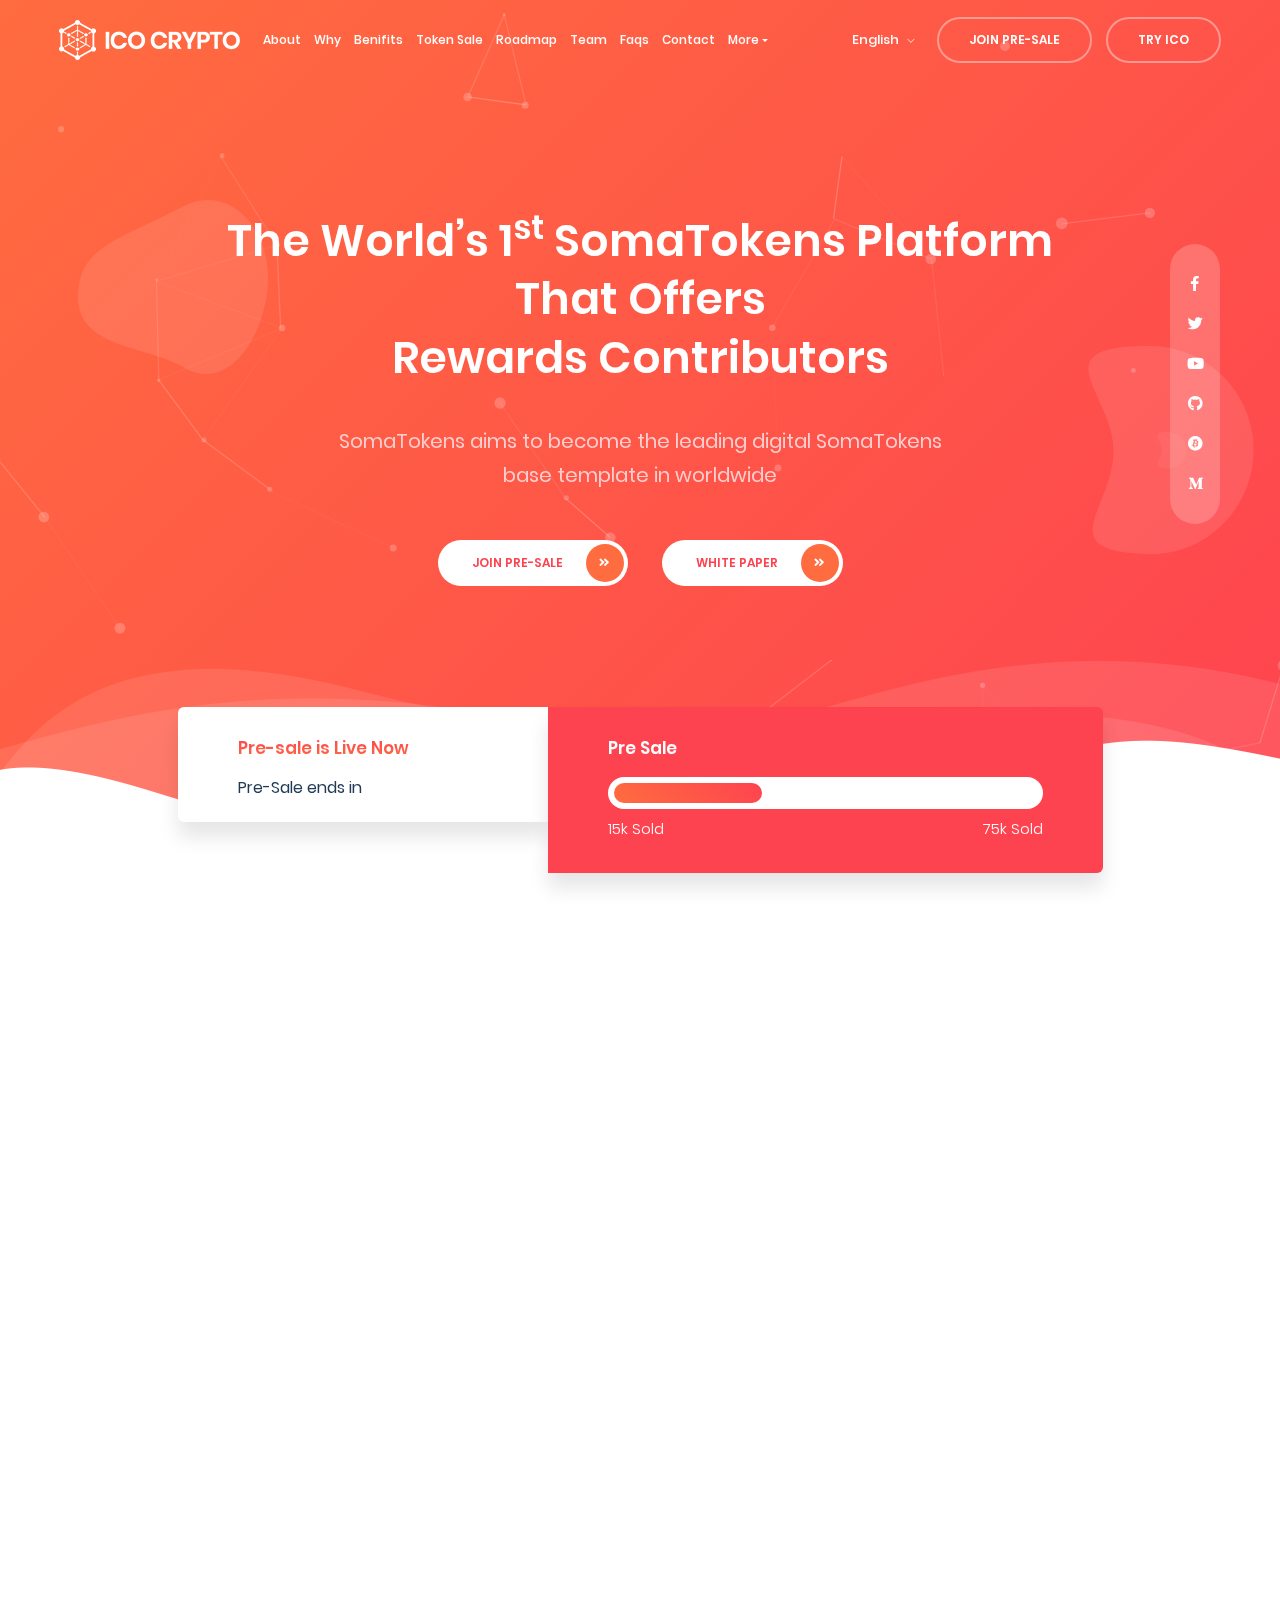
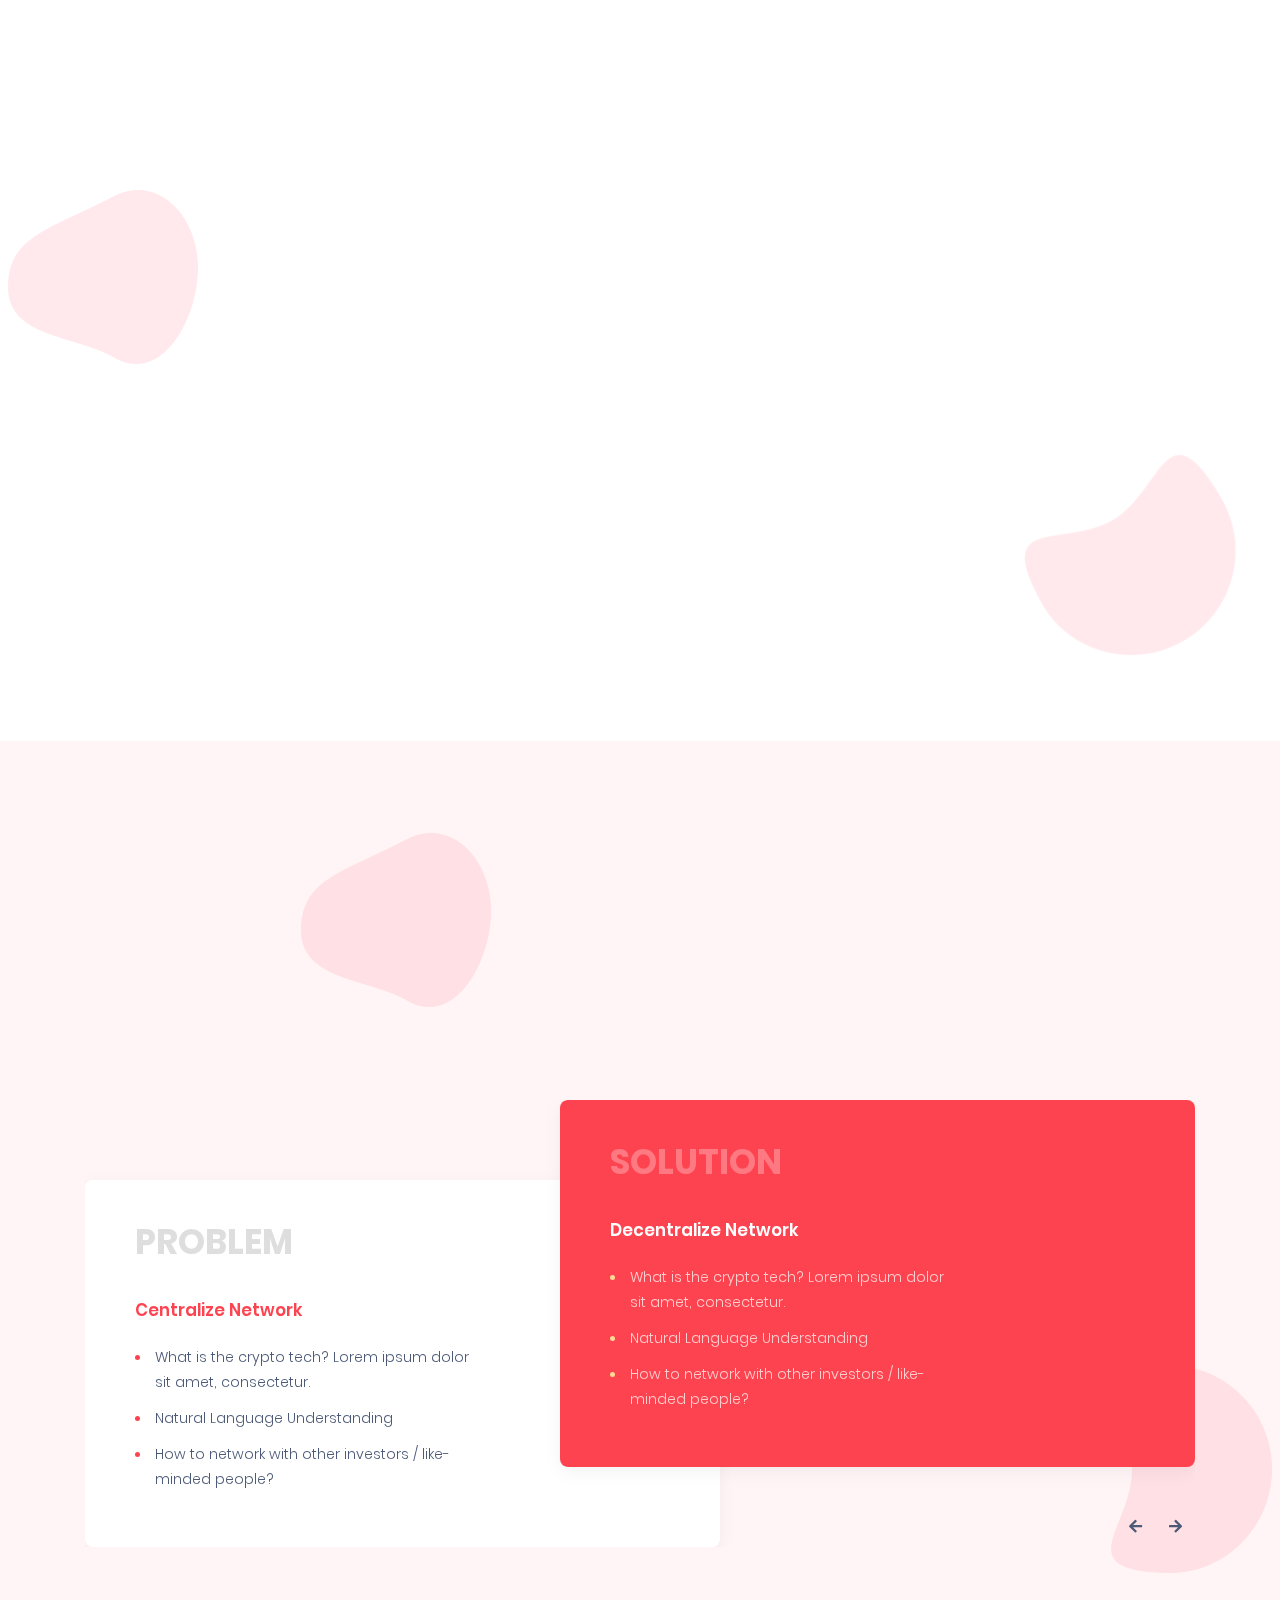
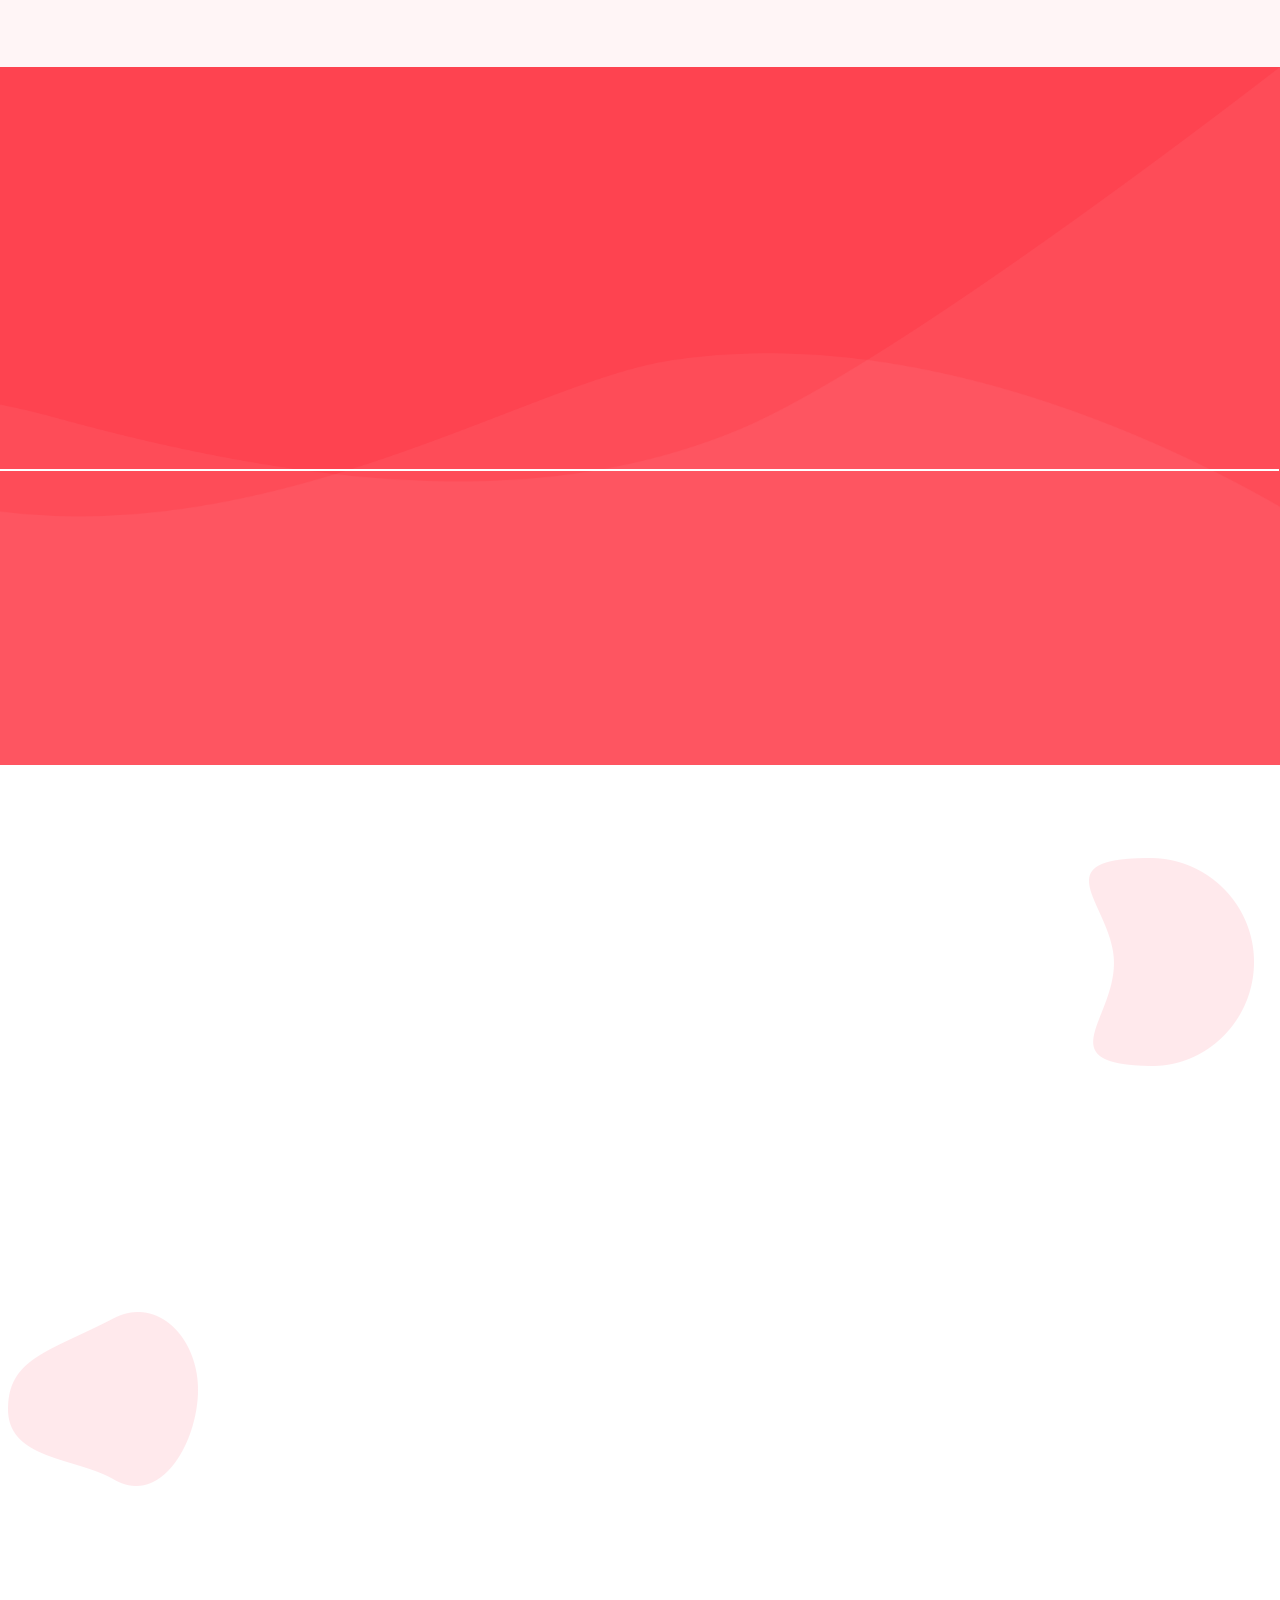
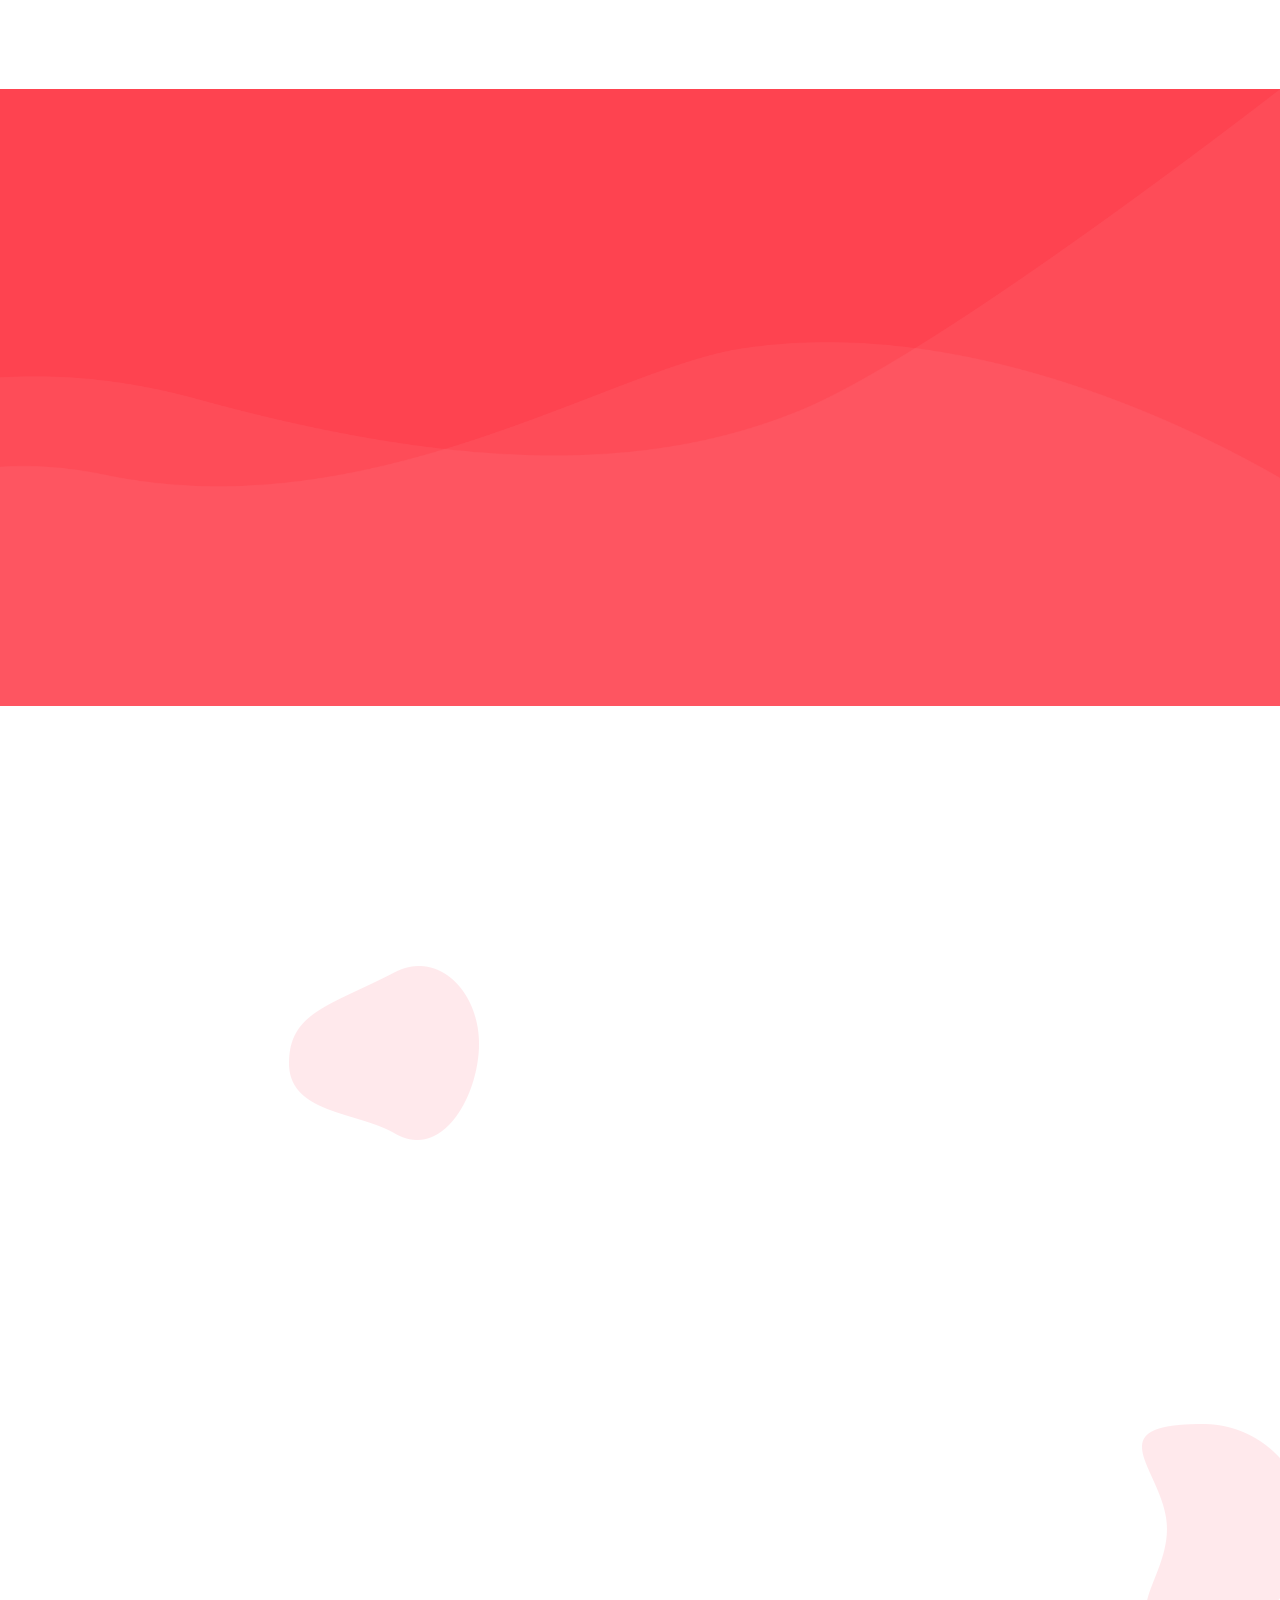
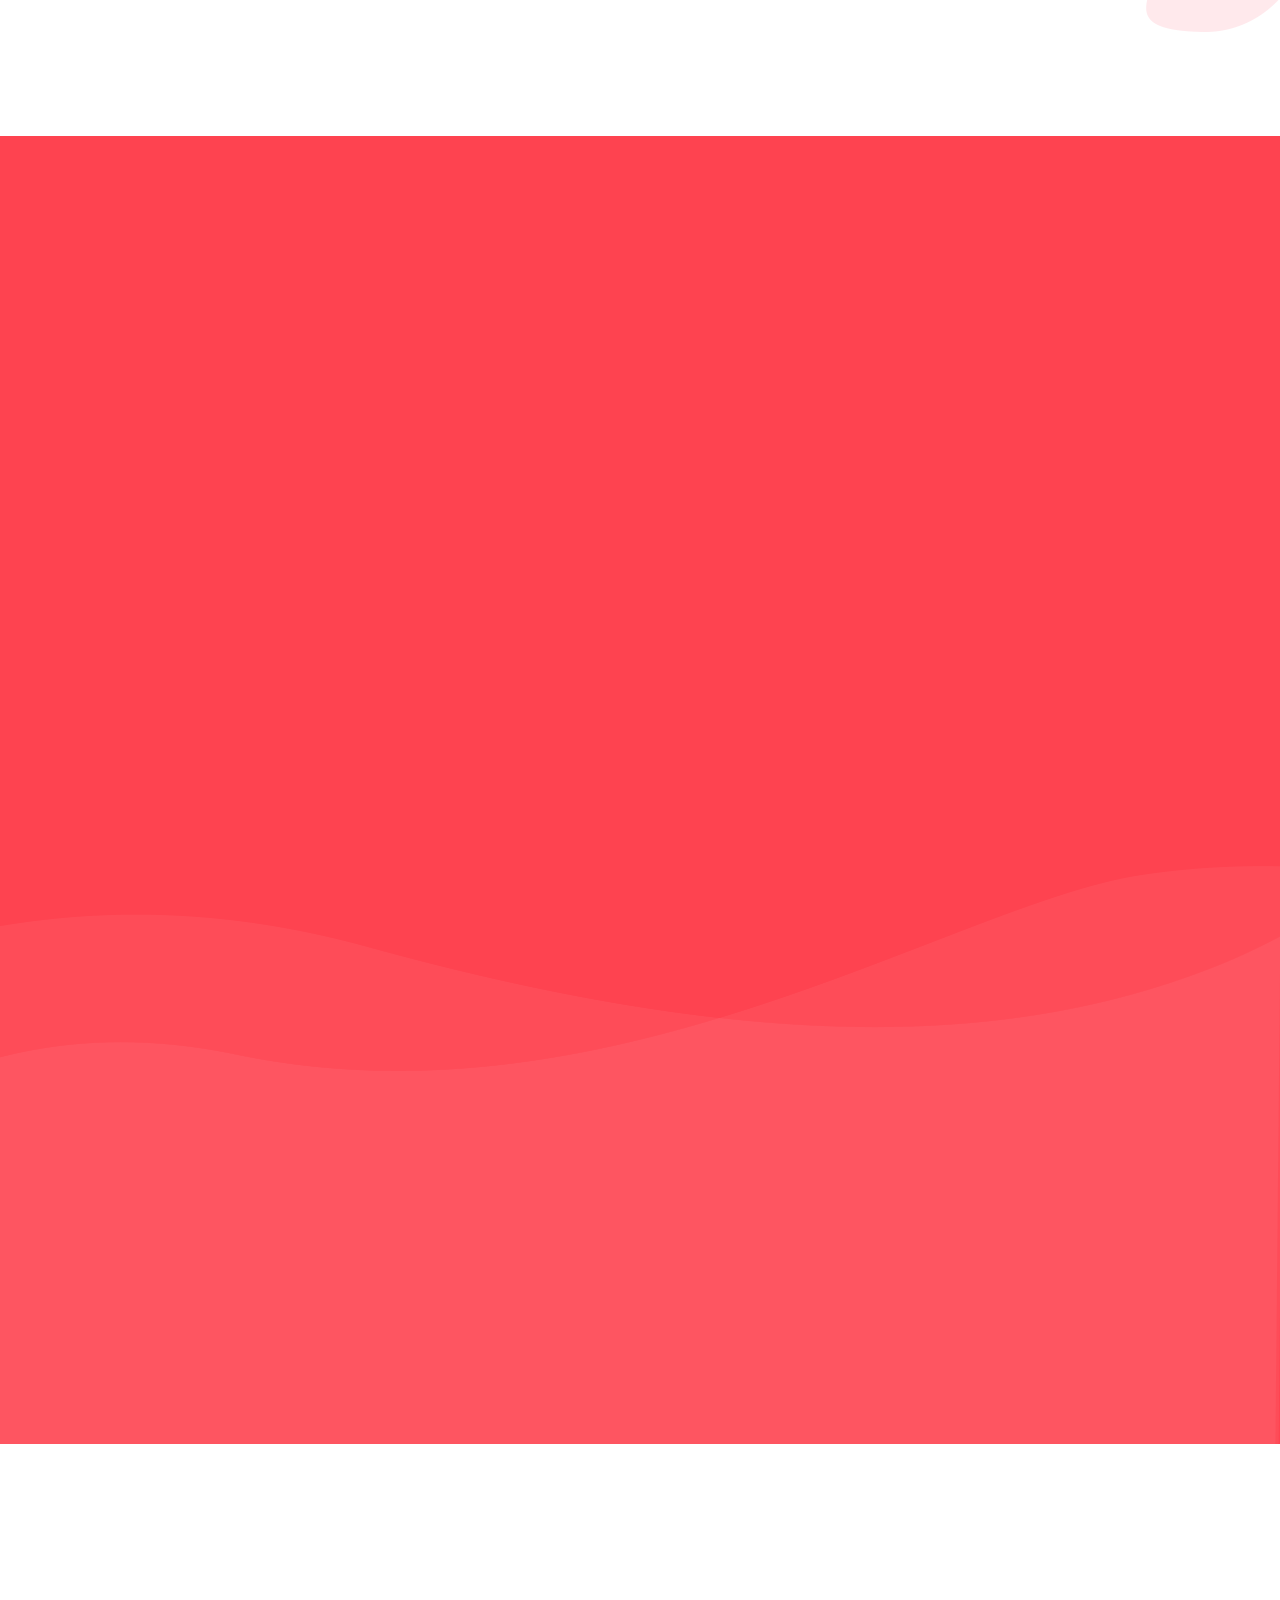
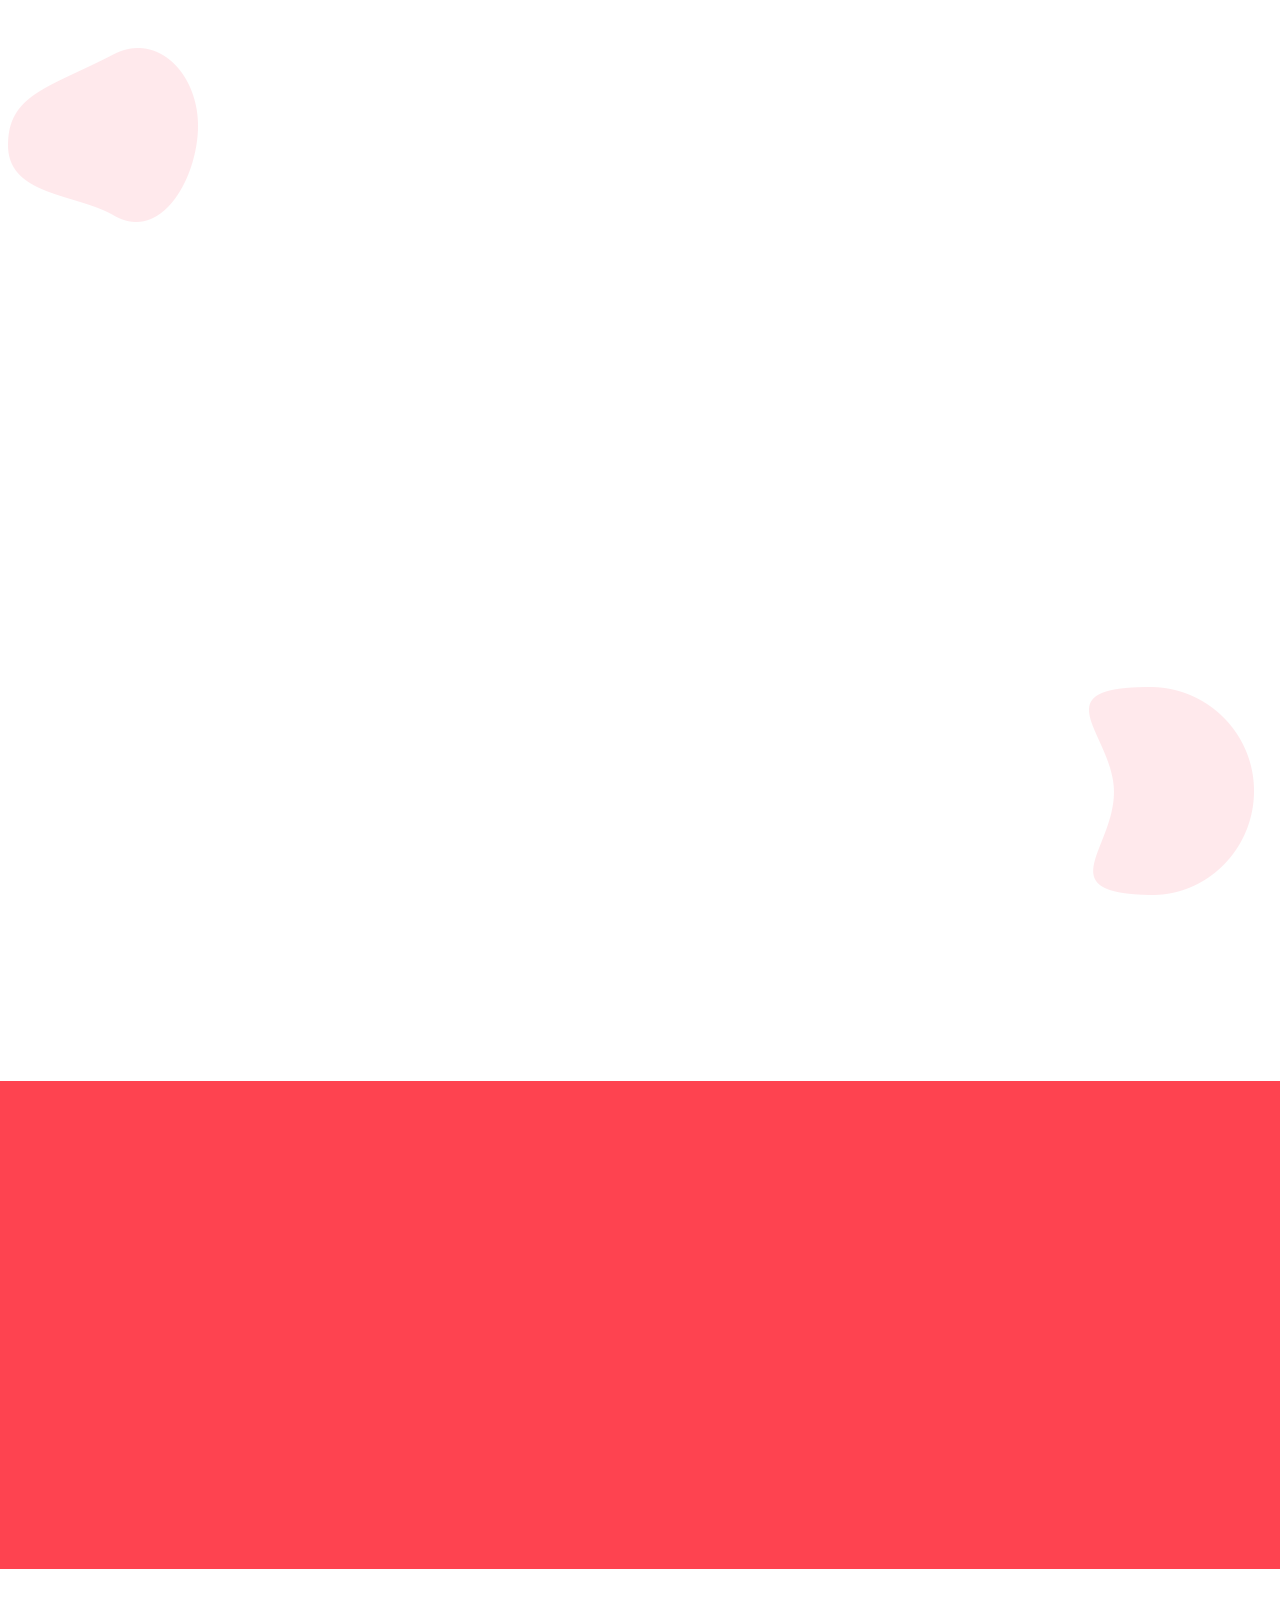
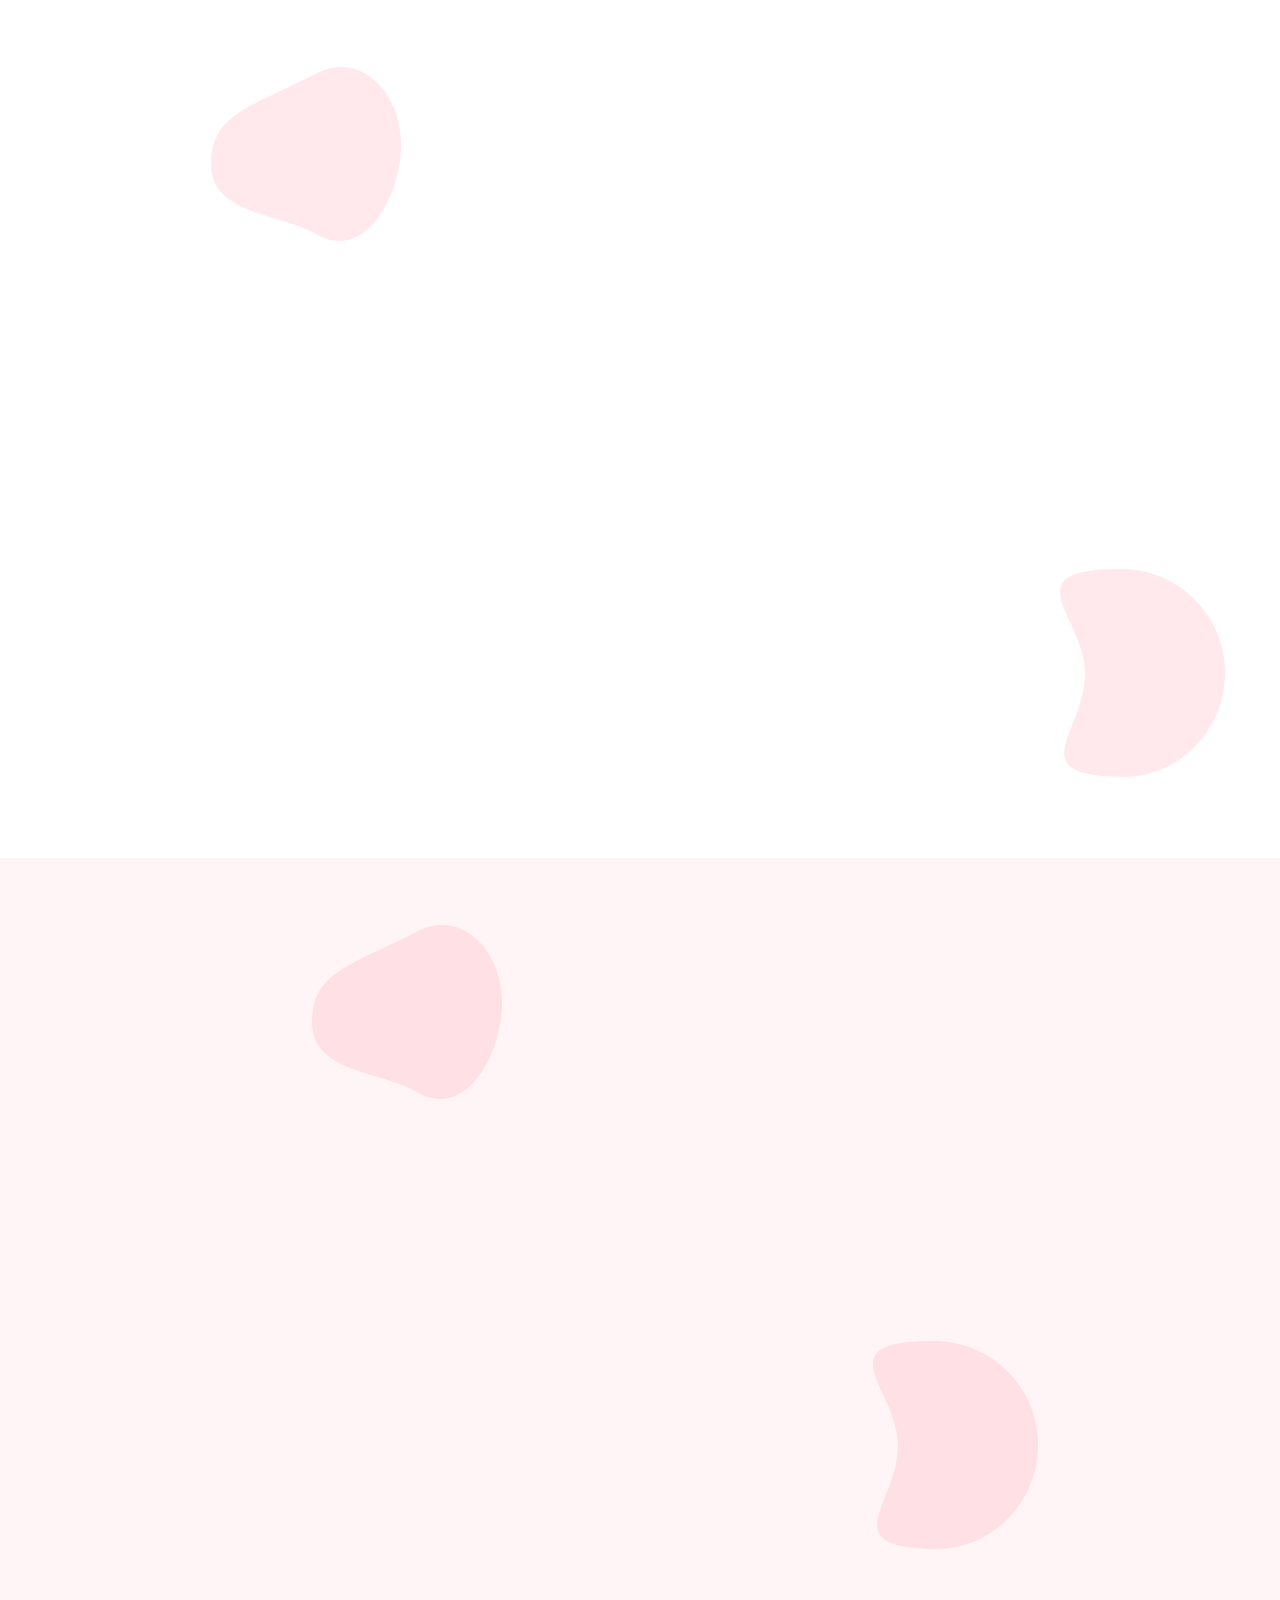
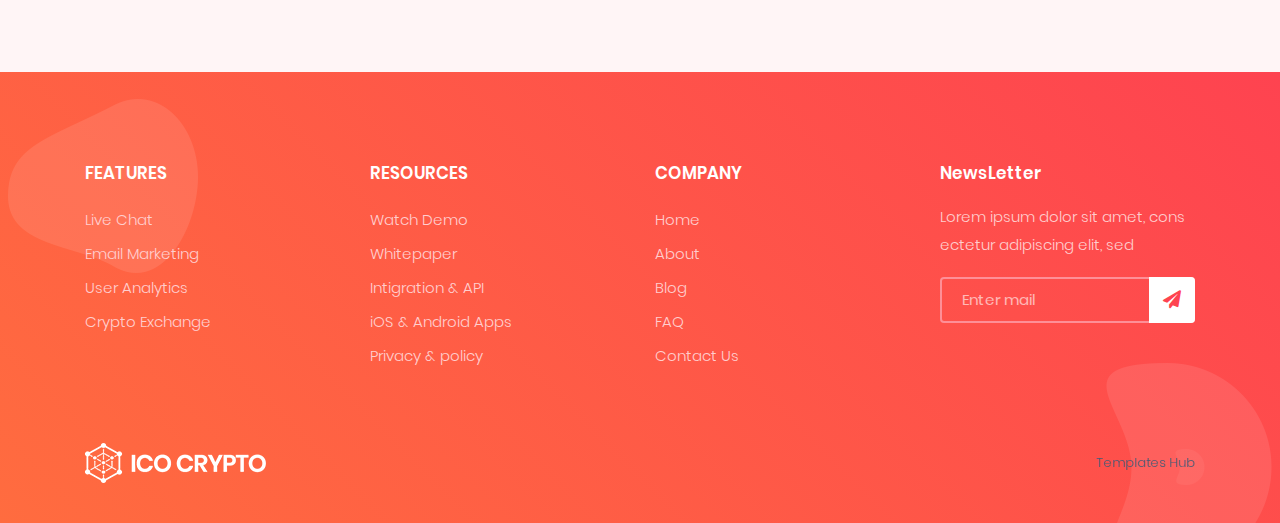
==== commit 6f711d51: "change the designs" ====
--- a/index.html
+++ b/index.html
@@ -5,10 +5,10 @@
     <meta name="author" content="Softnio">
     <meta name="viewport" content="width=device-width, initial-scale=1, shrink-to-fit=no">
     <meta name="description"
-          content="ICO Crypto is a modern and elegant landing page, created for ICO Agencies and digital crypto currency investment website.">
+          content="SomaTokens Crypto is a modern and elegant landing page, created for SomaTokens Agencies and digital crypto currency investment website.">
     <!-- Fav Icon -->
-    <link rel="shortcut icon" href="images/favicon.png"><!-- Site Title  --><title>ICO Crypto - Bitcoin &amp;
-    Cryptocurrency Landing Page Template</title><!-- Vendor Bundle CSS -->
+    <link rel="shortcut icon" href="images/favicon.png"><!-- Site Title  --><title> SomaTokens  &amp;
+    Gaming and Education Tokens</title><!-- Vendor Bundle CSS -->
     <link rel="stylesheet" href="assets/css/vendor.bundlee222.css?ver=142"><!-- Custom styles for this template -->
     <link rel="stylesheet" href="assets/css/stylee222.css?ver=142">
     <link rel="stylesheet" href="assets/css/theme-orangee222.css?ver=142" id="layoutstyle">
@@ -25,7 +25,7 @@
     ga('create', 'UA-91615293-2', 'auto');
     ga('send', 'pageview');</script>
 </head>
-<body class="theme-dark io-zinnia" data-spy="scroll" data-target="#mainnav" data-offset="80"><!-- Header -->
+<body class="theme-dark io-zinnia"  data-target="#mainnav" data-offset="80"><!-- Header -->
 <header class="site-header is-sticky"><!-- Place Particle Js -->
     <div id="particles-js" class="particles-container particles-js"></div><!-- Navbar -->
     <div class="navbar navbar-full navbar-expand-lg is-transparent" id="mainnav"><a class="navbar-brand animated"
@@ -79,12 +79,12 @@
                     <div class="col-sm-10 col-md-12 col-lg-10">
                         <div class="header-txt tab-center mobile-center"><h1 class="animated" data-animate="fadeInUp"
                                                                              data-delay="1.25">The World’s
-                            1<sup>st</sup> ICO Platform That Offers <br class="d-none d-xl-block"> Rewards Contributors
+                            1<sup>st</sup> SomaTokens Platform That Offers <br class="d-none d-xl-block"> Rewards Contributors
                         </h1>
 
                             <div class="gaps size-1x d-none d-md-block"></div>
-                            <p class="lead animated" data-animate="fadeInUp" data-delay="1.35">ICO aims to become the
-                                leading digital ICO <br class="d-none d-sm-block"> base template in worldwide</p>
+                            <p class="lead animated" data-animate="fadeInUp" data-delay="1.35">SomaTokens aims to become the
+                                leading digital SomaTokens <br class="d-none d-sm-block"> base template in worldwide</p>
 
                             <div class="gaps size-1x d-none d-md-block"></div>
                             <ul class="btns animated" data-animate="fadeInUp" data-delay="1.45">
@@ -182,7 +182,7 @@
         <div class="row justify-content-center text-center">
             <div class="col-md-6 col-sm-8">
                 <div class="section-head-s7"><h2 class="section-title-s7 animated" data-animate="fadeInUp"
-                                                 data-delay=".1">ICO Problem &amp; Solution</h2>
+                                                 data-delay=".1">SomaTokens Problem &amp; Solution</h2>
 
                     <p class="animated" data-animate="fadeInUp" data-delay=".2">At vero eos et accusamus et iusto odio
                         dignissimos ducimus qui blan ditiis praes entium volup tatum deleniti.</p></div>
@@ -245,7 +245,7 @@
         <div class="row justify-content-center text-center">
             <div class="col-md-6">
                 <div class="section-head-s7"><h2 class="section-title-s7 animated" data-animate="fadeInUp"
-                                                 data-delay=".1">ICO Tokens Details</h2></div>
+                                                 data-delay=".1">Soma Tokens Details</h2></div>
             </div>
         </div>
     </div>
@@ -531,7 +531,7 @@
                     <div class="timeline-item"><span class="timeline-date">2018 Q4</span><h6 class="timeline-title">
                         Token Sale</h6>
                         <ul class="timeline-info">
-                            <li>ICO Press Tour</li>
+                            <li>SomaTokens Press Tour</li>
                             <li>Open global sales of ICOblock token</li>
                         </ul>
                     </div>
@@ -594,7 +594,7 @@
                 <div class="section-head-s7"><h2 class="section-title-s7 animated" data-animate="fadeInUp"
                                                  data-delay=".1">Executive team</h2>
 
-                    <p class="animated" data-animate="fadeInUp" data-delay=".2">The ICO Crypto Team combines a passion
+                    <p class="animated" data-animate="fadeInUp" data-delay=".2">The SomaTokens Crypto Team combines a passion
                         for esports, industry experise &amp; proven record in finance, development, marketing &
                         licensing.</p></div>
             </div>
@@ -1216,7 +1216,7 @@
                     <ul class="nav nav-tabs text-center justify-content-center animated" data-animate="fadeInUp"
                         data-delay=".1">
                         <li class="nav-item"><a class="nav-link active" data-toggle="tab" href="#tab-1">General</a></li>
-                        <li class="nav-item"><a class="nav-link" data-toggle="tab" href="#tab-2">Pre-ICO &amp; ICO</a>
+                        <li class="nav-item"><a class="nav-link" data-toggle="tab" href="#tab-2">Pre-SomaTokens &amp; ICO</a>
                         </li>
                         <li class="nav-item"><a class="nav-link" data-toggle="tab" href="#tab-3">Tokens</a></li>
                     </ul>
@@ -1226,10 +1226,10 @@
                             <div class="accordion-s2" id="accordion-1">
                                 <div class="card active">
                                     <div class="card-header"><h5><a data-toggle="collapse" data-target="#collapse-1-1">What
-                                        is ICO Crypto?<span class="plus-minus"><span
+                                        is SomaTokens Crypto?<span class="plus-minus"><span
                                                 class="ti ti-angle-up"></span></span></a></h5></div>
                                     <div id="collapse-1-1" class="collapse show" data-parent="#accordion-1">
-                                        <div class="card-body"><p>ICO Crypto - is unique blockchain platform; that is
+                                        <div class="card-body"><p>SomaTokens Crypto - is unique blockchain platform; that is
                                             secure, smart and easy-to-use platform, and completely disrupting the way
                                             businesses raise capital, and the way investors buy and sell. </p></div>
                                     </div>
@@ -1240,7 +1240,7 @@
                                         can I use to purchase?<span class="plus-minus"><span
                                                 class="ti ti-angle-up"></span></span></a></h5></div>
                                     <div id="collapse-1-2" class="collapse" data-parent="#accordion-1">
-                                        <div class="card-body"><p>ICO Crypto - is unique platform; that is secure, smart
+                                        <div class="card-body"><p>SomaTokens Crypto - is unique platform; that is secure, smart
                                             and easy-to-use platform, and completely disrupting the way businesses raise
                                             capital.</p></div>
                                     </div>
@@ -1248,10 +1248,10 @@
                                 <div class="card">
                                     <div class="card-header"><h5><a class="collapsed" data-toggle="collapse"
                                                                     data-target="#collapse-1-3">How can I participate in
-                                        the ICO Token sale?<span class="plus-minus"><span class="ti ti-angle-up"></span></span></a>
+                                        the SomaTokens Token sale?<span class="plus-minus"><span class="ti ti-angle-up"></span></span></a>
                                     </h5></div>
                                     <div id="collapse-1-3" class="collapse" data-parent="#accordion-1">
-                                        <div class="card-body"><p>ICO Crypto - is unique platform; that is secure, smart
+                                        <div class="card-body"><p>SomaTokens Crypto - is unique platform; that is secure, smart
                                             and easy-to-use platform, and completely disrupting the way businesses raise
                                             capital.</p></div>
                                     </div>
@@ -1259,10 +1259,10 @@
                                 <div class="card">
                                     <div class="card-header"><h5><a class="collapsed" data-toggle="collapse"
                                                                     data-target="#collapse-1-4">How do I benefit from
-                                        the ICO Token?<span class="plus-minus"><span
+                                        the SomaTokens Token?<span class="plus-minus"><span
                                                 class="ti ti-angle-up"></span></span></a></h5></div>
                                     <div id="collapse-1-4" class="collapse" data-parent="#accordion-1">
-                                        <div class="card-body"><p>ICO Crypto - is unique platform; that is secure, smart
+                                        <div class="card-body"><p>SomaTokens Crypto - is unique platform; that is secure, smart
                                             and easy-to-use platform, and completely disrupting the way businesses raise
                                             capital.</p></div>
                                     </div>
@@ -1276,7 +1276,7 @@
                                         of us ever undertakes laborious?<span class="plus-minus"><span
                                                 class="ti ti-angle-up"></span></span></a></h5></div>
                                     <div id="collapse-2-1" class="collapse show" data-parent="#accordion-2">
-                                        <div class="card-body"><p>ICO Crypto - is unique platform; that is secure, smart
+                                        <div class="card-body"><p>SomaTokens Crypto - is unique platform; that is secure, smart
                                             and easy-to-use platform, and completely disrupting the way businesses raise
                                             capital.</p></div>
                                     </div>
@@ -1287,7 +1287,7 @@
                                         pursue rationally?<span class="plus-minus"><span class="ti ti-angle-up"></span></span></a>
                                     </h5></div>
                                     <div id="collapse-2-2" class="collapse" data-parent="#accordion-2">
-                                        <div class="card-body"><p>ICO Crypto - is unique platform; that is secure, smart
+                                        <div class="card-body"><p>SomaTokens Crypto - is unique platform; that is secure, smart
                                             and easy-to-use platform, and completely disrupting the way businesses raise
                                             capital.</p></div>
                                     </div>
@@ -1298,7 +1298,7 @@
                                         is a myth?<span class="plus-minus"><span
                                                 class="ti ti-angle-up"></span></span></a></h5></div>
                                     <div id="collapse-2-4" class="collapse" data-parent="#accordion-2">
-                                        <div class="card-body"><p>ICO Crypto - is unique platform; that is secure, smart
+                                        <div class="card-body"><p>SomaTokens Crypto - is unique platform; that is secure, smart
                                             and easy-to-use platform, and completely disrupting the way businesses raise
                                             capital.</p></div>
                                     </div>
@@ -1309,7 +1309,7 @@
                                         question ran over her cheek?<span class="plus-minus"><span
                                                 class="ti ti-angle-up"></span></span></a></h5></div>
                                     <div id="collapse-2-3" class="collapse" data-parent="#accordion-2">
-                                        <div class="card-body"><p>ICO Crypto - is unique platform; that is secure, smart
+                                        <div class="card-body"><p>SomaTokens Crypto - is unique platform; that is secure, smart
                                             and easy-to-use platform, and completely disrupting the way businesses raise
                                             capital.</p></div>
                                     </div>
@@ -1323,7 +1323,7 @@
                                         she reached the first hills?<span class="plus-minus"><span
                                                 class="ti ti-angle-up"></span></span></a></h5></div>
                                     <div id="collapse-3-1" class="collapse show" data-parent="#accordion-3">
-                                        <div class="card-body"><p>ICO Crypto - is unique platform; that is secure, smart
+                                        <div class="card-body"><p>SomaTokens Crypto - is unique platform; that is secure, smart
                                             and easy-to-use platform, and completely disrupting the way businesses raise
                                             capital.</p></div>
                                     </div>
@@ -1334,7 +1334,7 @@
                                         not to do?<span class="plus-minus"><span
                                                 class="ti ti-angle-up"></span></span></a></h5></div>
                                     <div id="collapse-3-2" class="collapse" data-parent="#accordion-3">
-                                        <div class="card-body"><p>ICO Crypto - is unique platform; that is secure, smart
+                                        <div class="card-body"><p>SomaTokens Crypto - is unique platform; that is secure, smart
                                             and easy-to-use platform, and completely disrupting the way businesses raise
                                             capital.</p></div>
                                     </div>
@@ -1345,7 +1345,7 @@
                                         sentences fly into your mouth?<span class="plus-minus"><span
                                                 class="ti ti-angle-up"></span></span></a></h5></div>
                                     <div id="collapse-3-3" class="collapse" data-parent="#accordion-3">
-                                        <div class="card-body"><p>ICO Crypto - is unique platform; that is secure, smart
+                                        <div class="card-body"><p>SomaTokens Crypto - is unique platform; that is secure, smart
                                             and easy-to-use platform, and completely disrupting the way businesses raise
                                             capital.</p></div>
                                     </div>
@@ -1356,7 +1356,7 @@
                                         there live?<span class="plus-minus"><span class="ti ti-angle-up"></span></span></a>
                                     </h5></div>
                                     <div id="collapse-3-4" class="collapse" data-parent="#accordion-3">
-                                        <div class="card-body"><p>ICO Crypto - is unique platform; that is secure, smart
+                                        <div class="card-body"><p>SomaTokens Crypto - is unique platform; that is secure, smart
                                             and easy-to-use platform, and completely disrupting the way businesses raise
                                             capital.</p></div>
                                     </div>
@@ -1370,7 +1370,7 @@
         <div class="row text-center">
             <div class="col">
                 <div class="section-head-s7"><h2 class="section-title-s7 animated" data-animate="fadeInUp"
-                                                 data-delay=".1">Contact ICO CRYPTO</h2>
+                                                 data-delay=".1">Contact SomaTokens CRYPTO</h2>
 
                     <p class="animated" data-animate="fadeInUp" data-delay=".2">Any question? Reach out to us and we’ll
                         get back to you shortly.</p></div>
--- a/assets/css/stylee222.css
+++ b/assets/css/stylee222.css
@@ -1,5 +1,5 @@
 /*!
-Template :	ICO Crypto - Cryptocurrency Landing Template
+Template :	SomaTokens Crypto - Cryptocurrency Landing Template
 Author	 :	Softnio
 Version	 :	1.4.2
 Updated	 :	09.02.2018
--- a/assets/css/theme-orangee222.css
+++ b/assets/css/theme-orangee222.css
@@ -1,5 +1,5 @@
 /*!
-Template :	ICO Crypto @by Softnio
+Template :	SomaTokens Crypto @by Softnio
 Preset   :	Orange
 Version	 :	1.4.2
 Updated	 :	09.02.2018
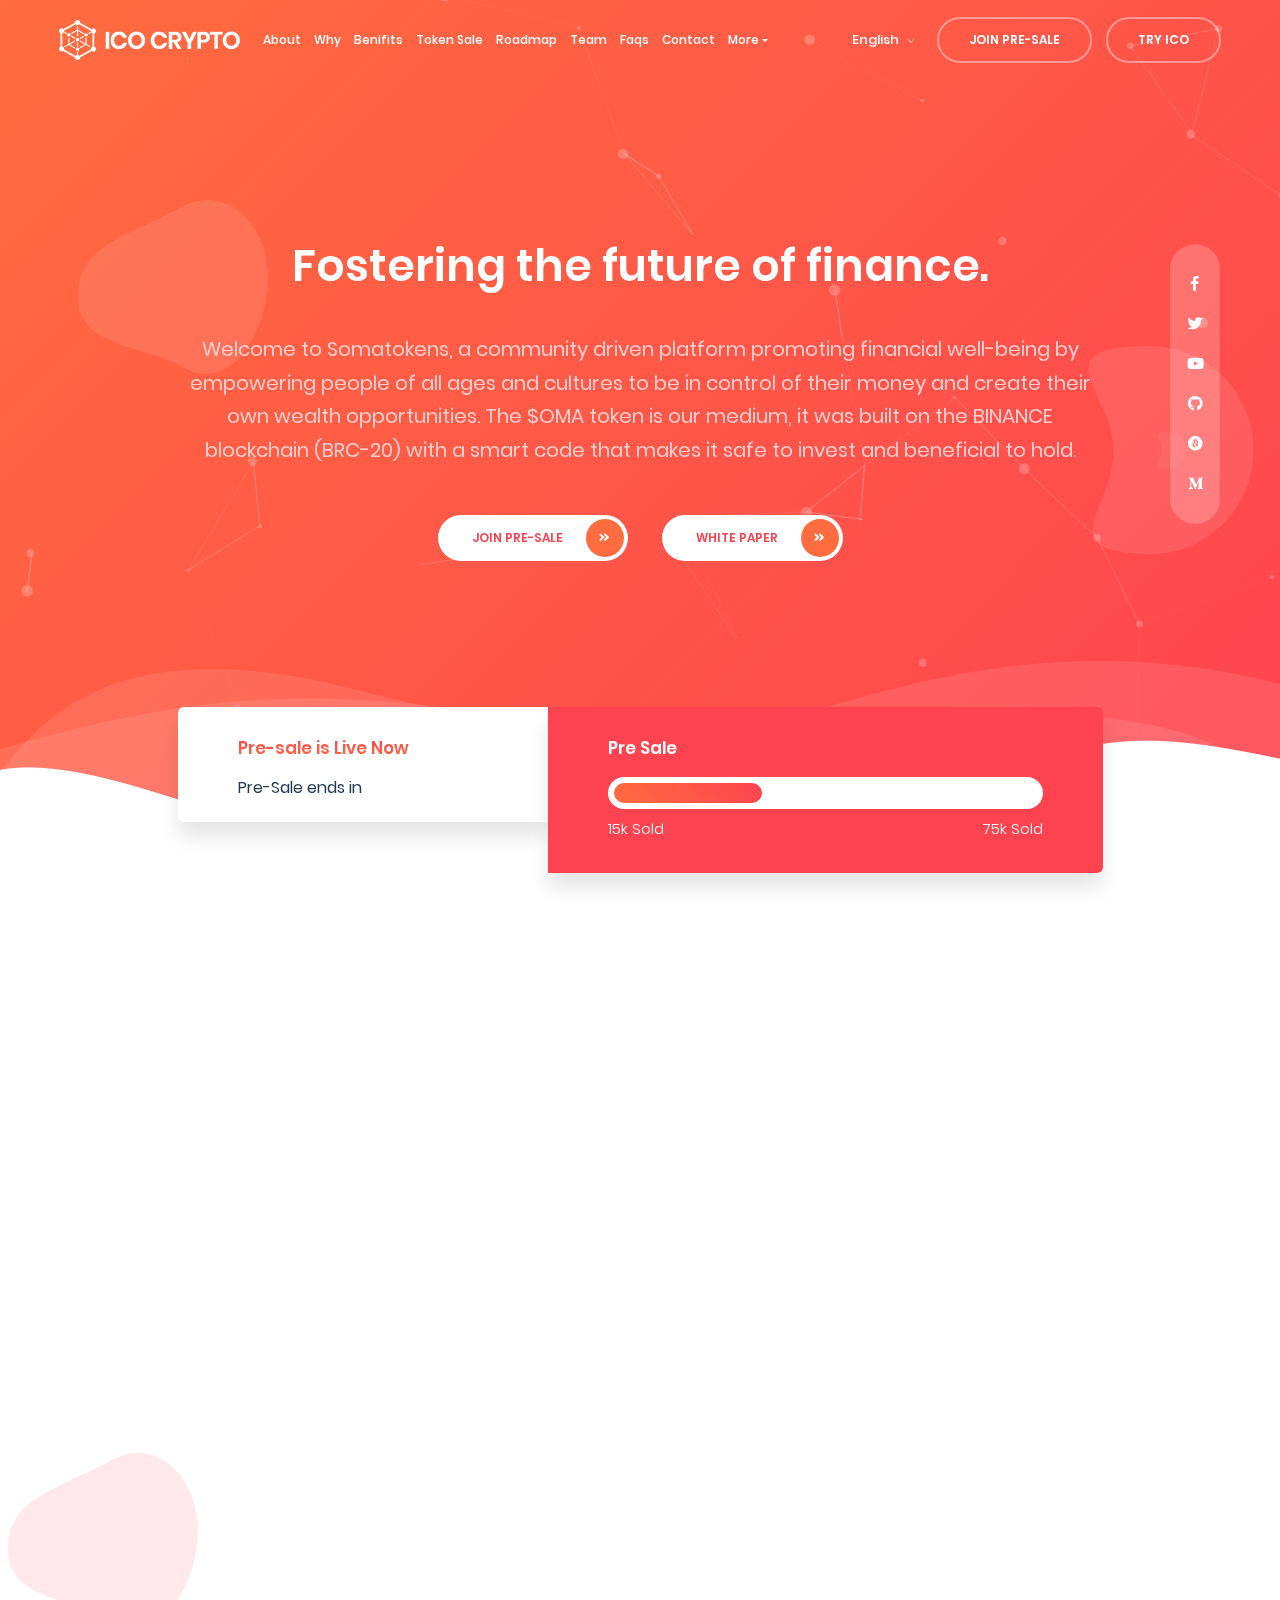
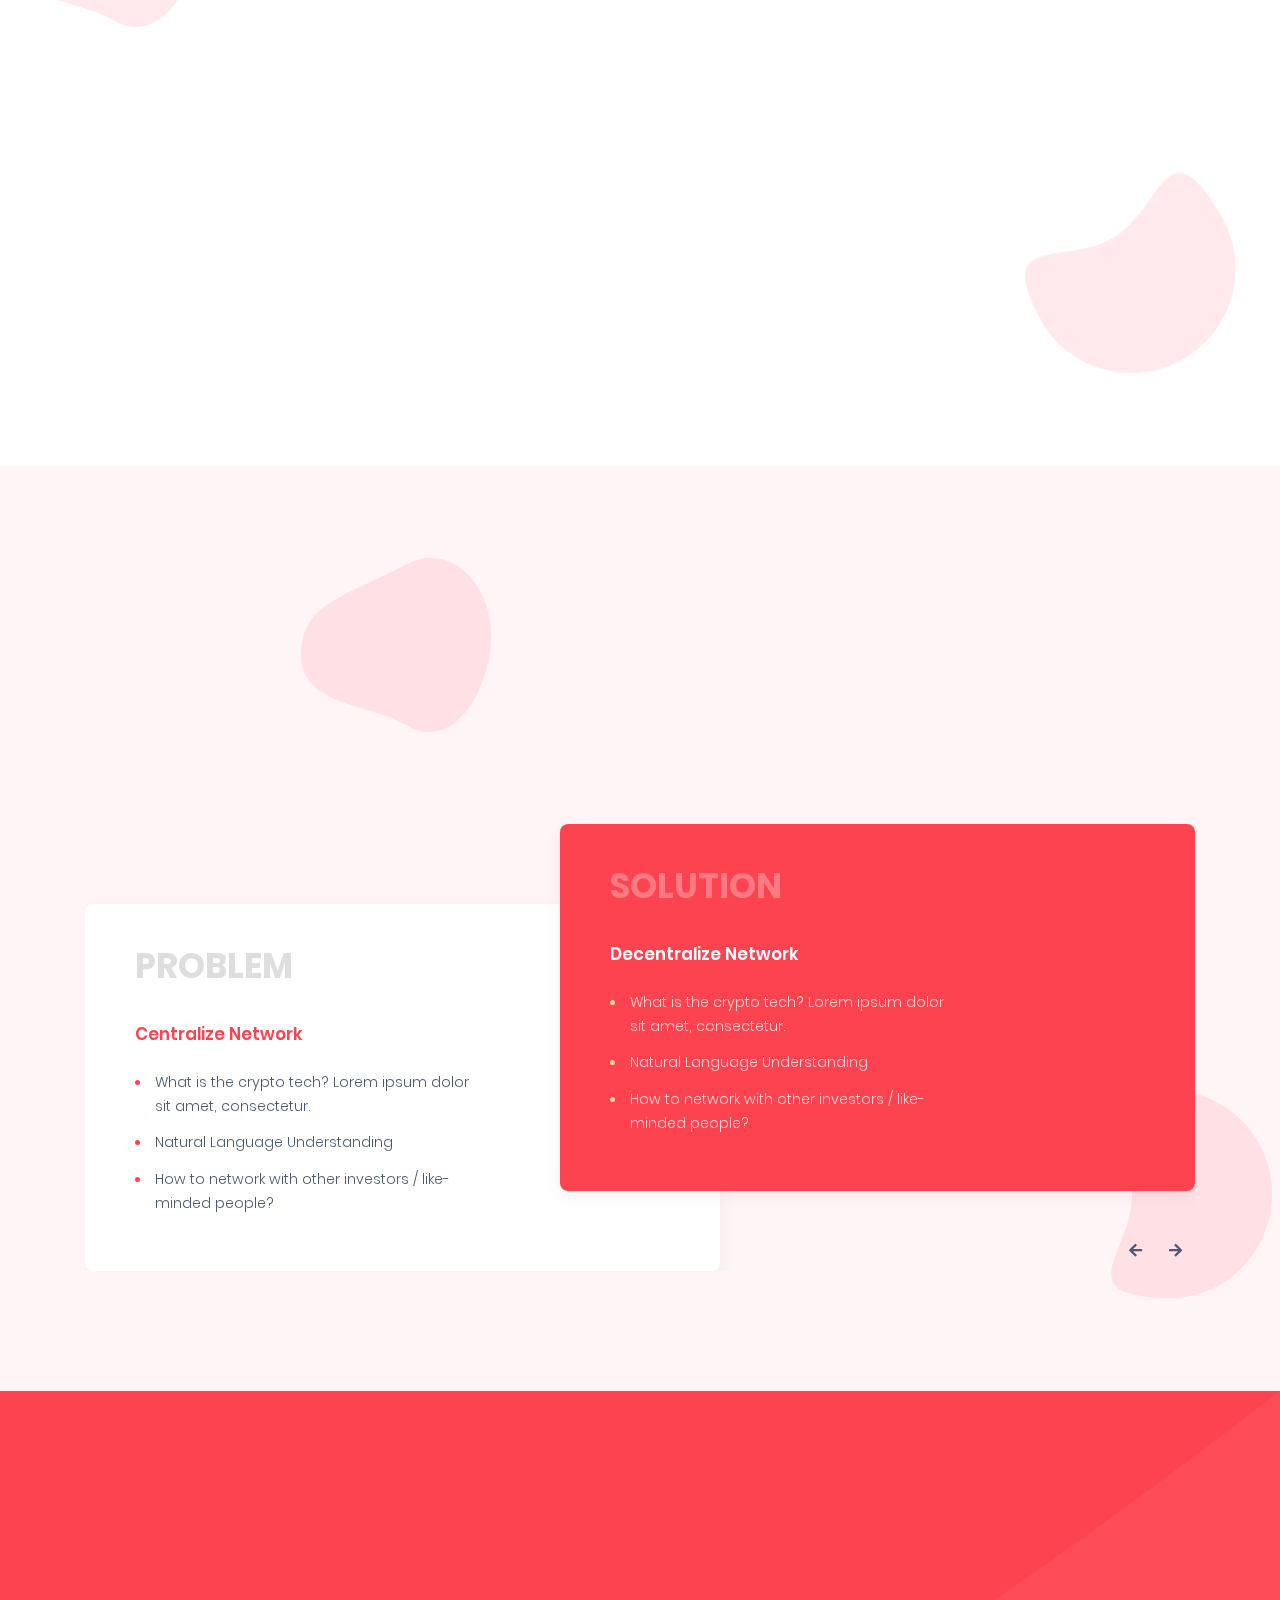
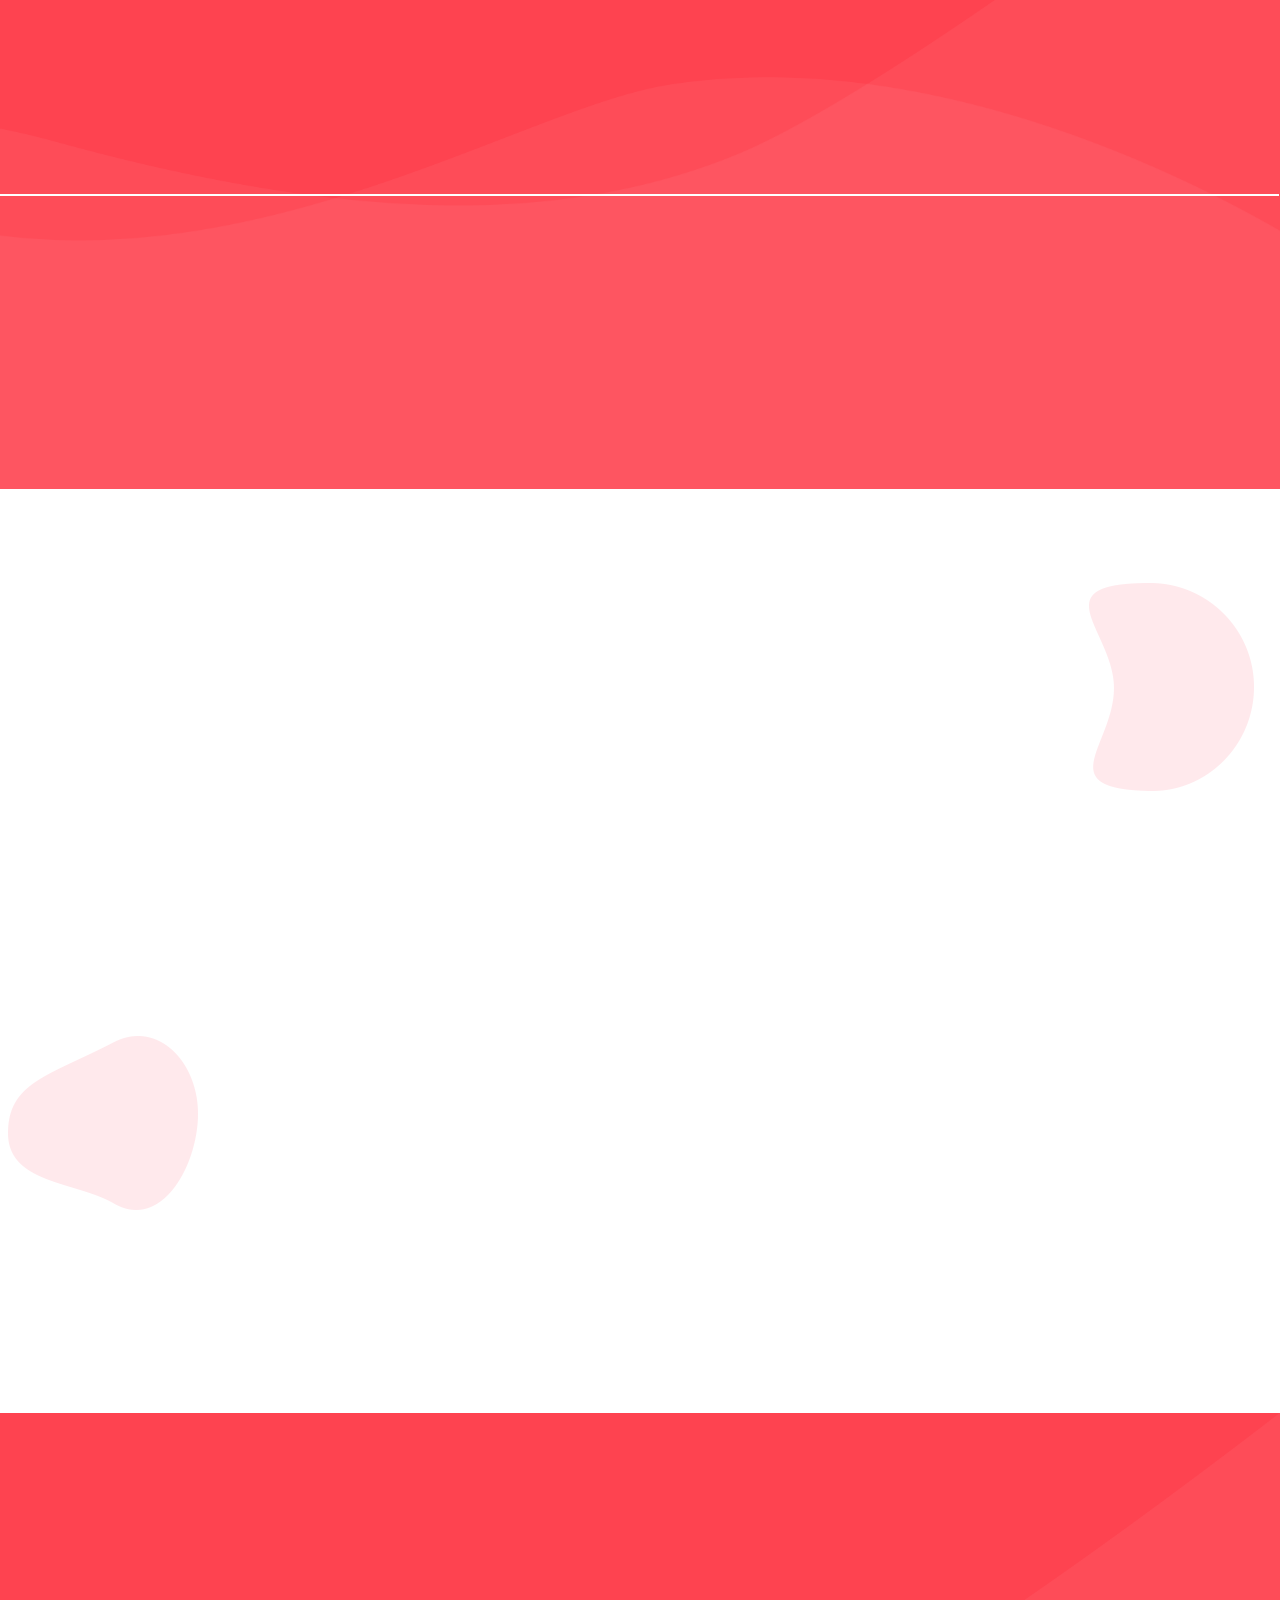
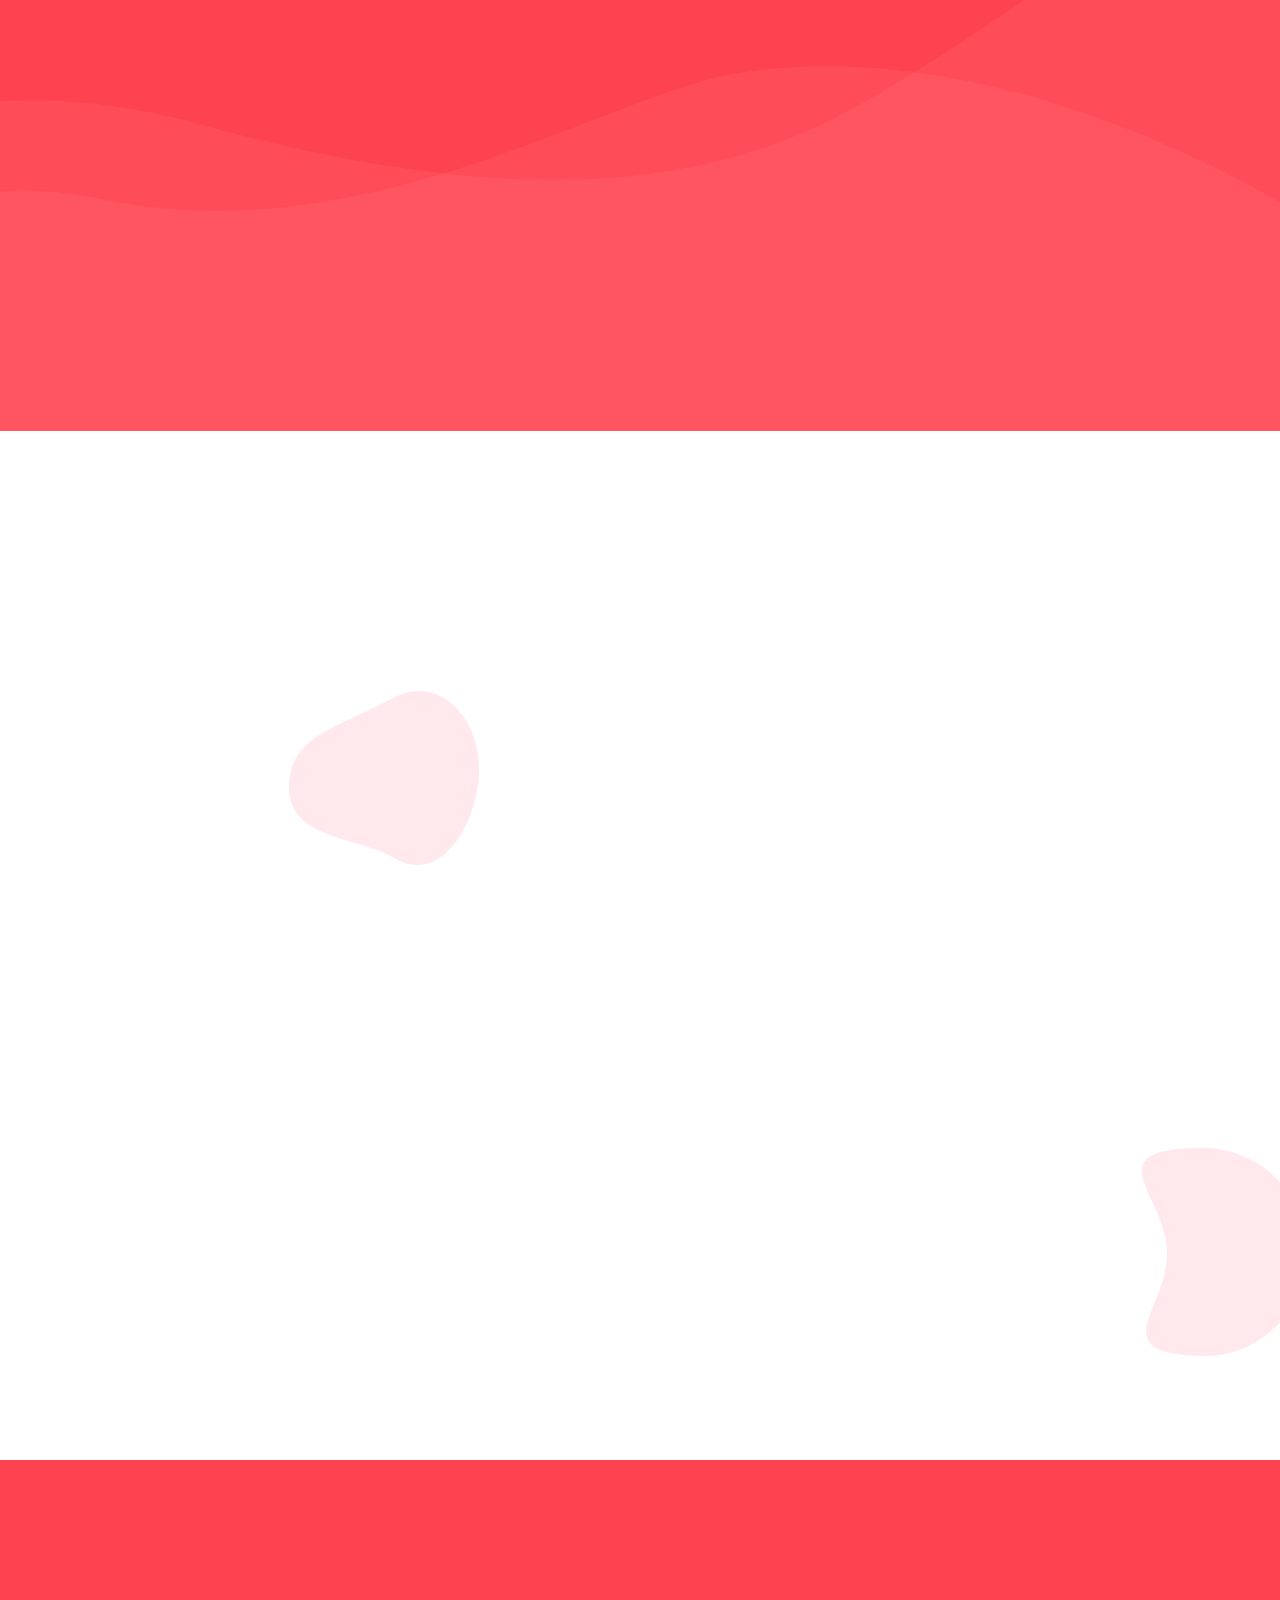
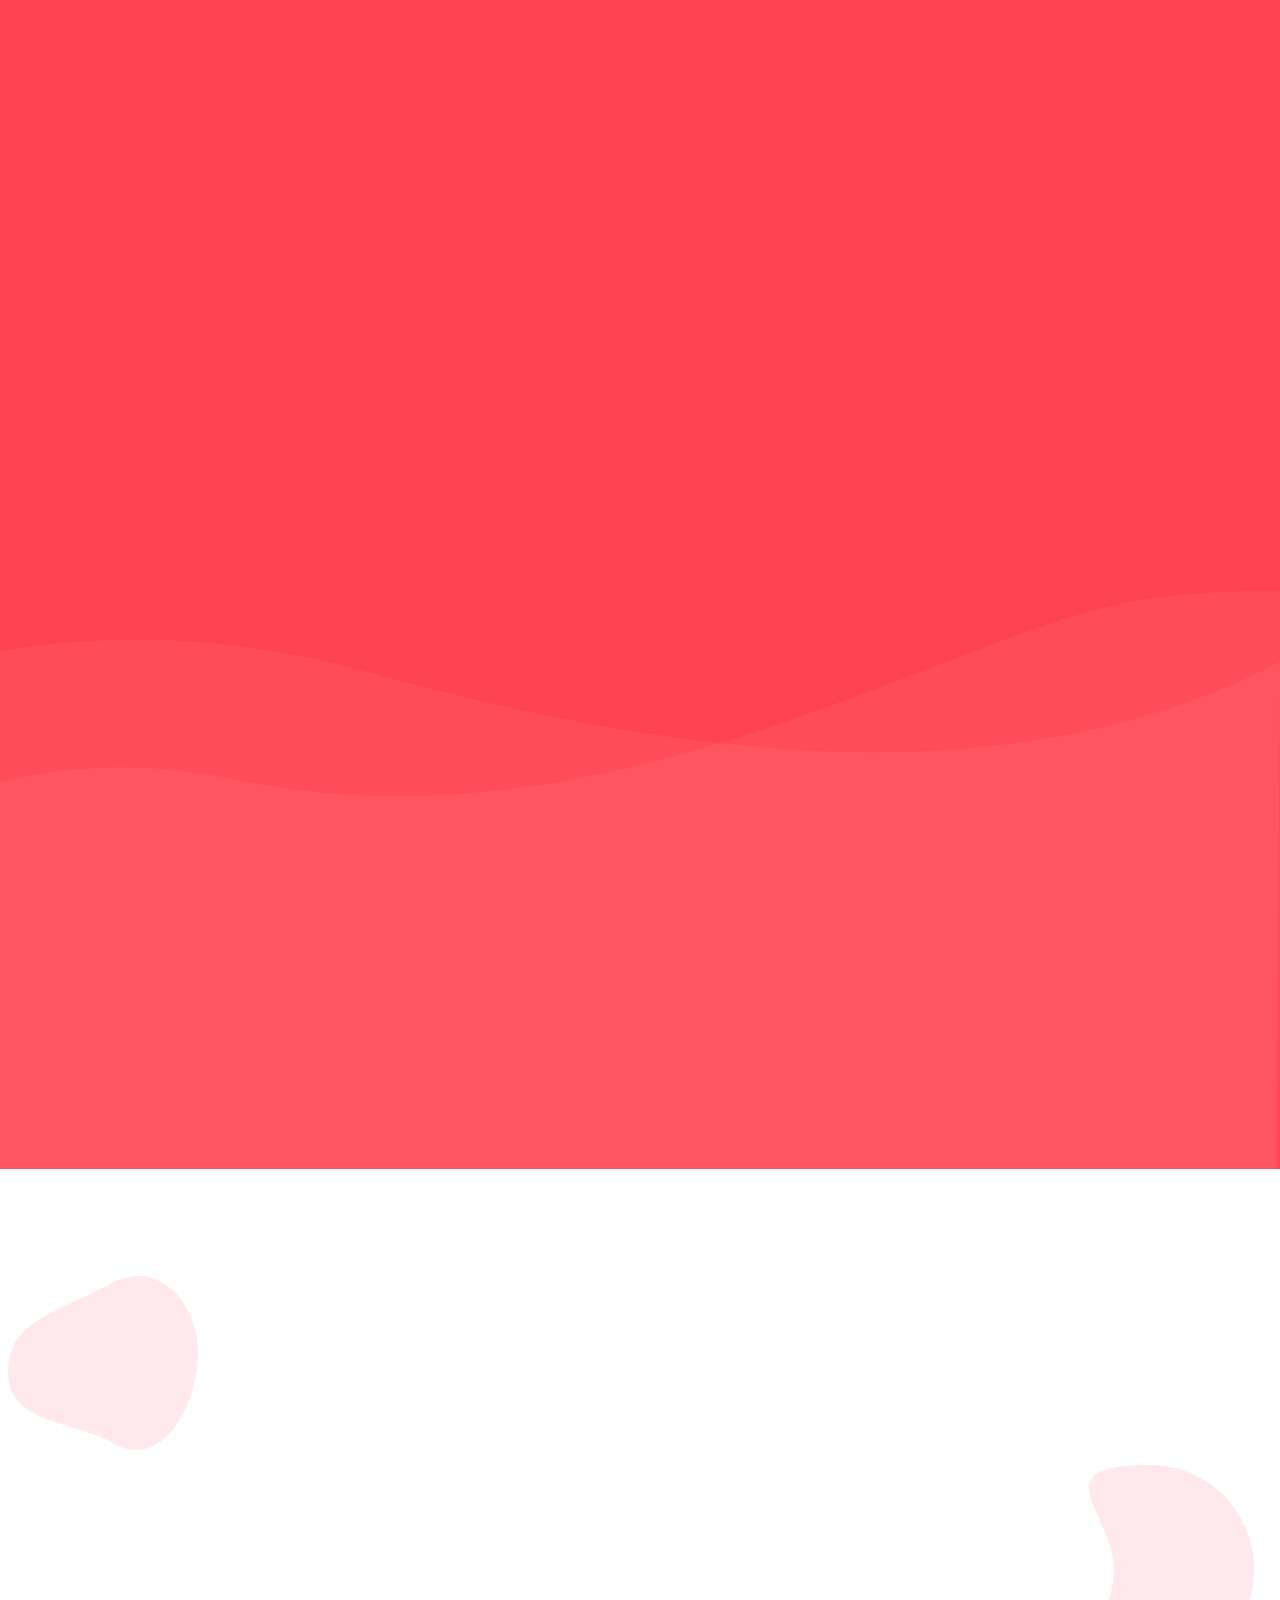
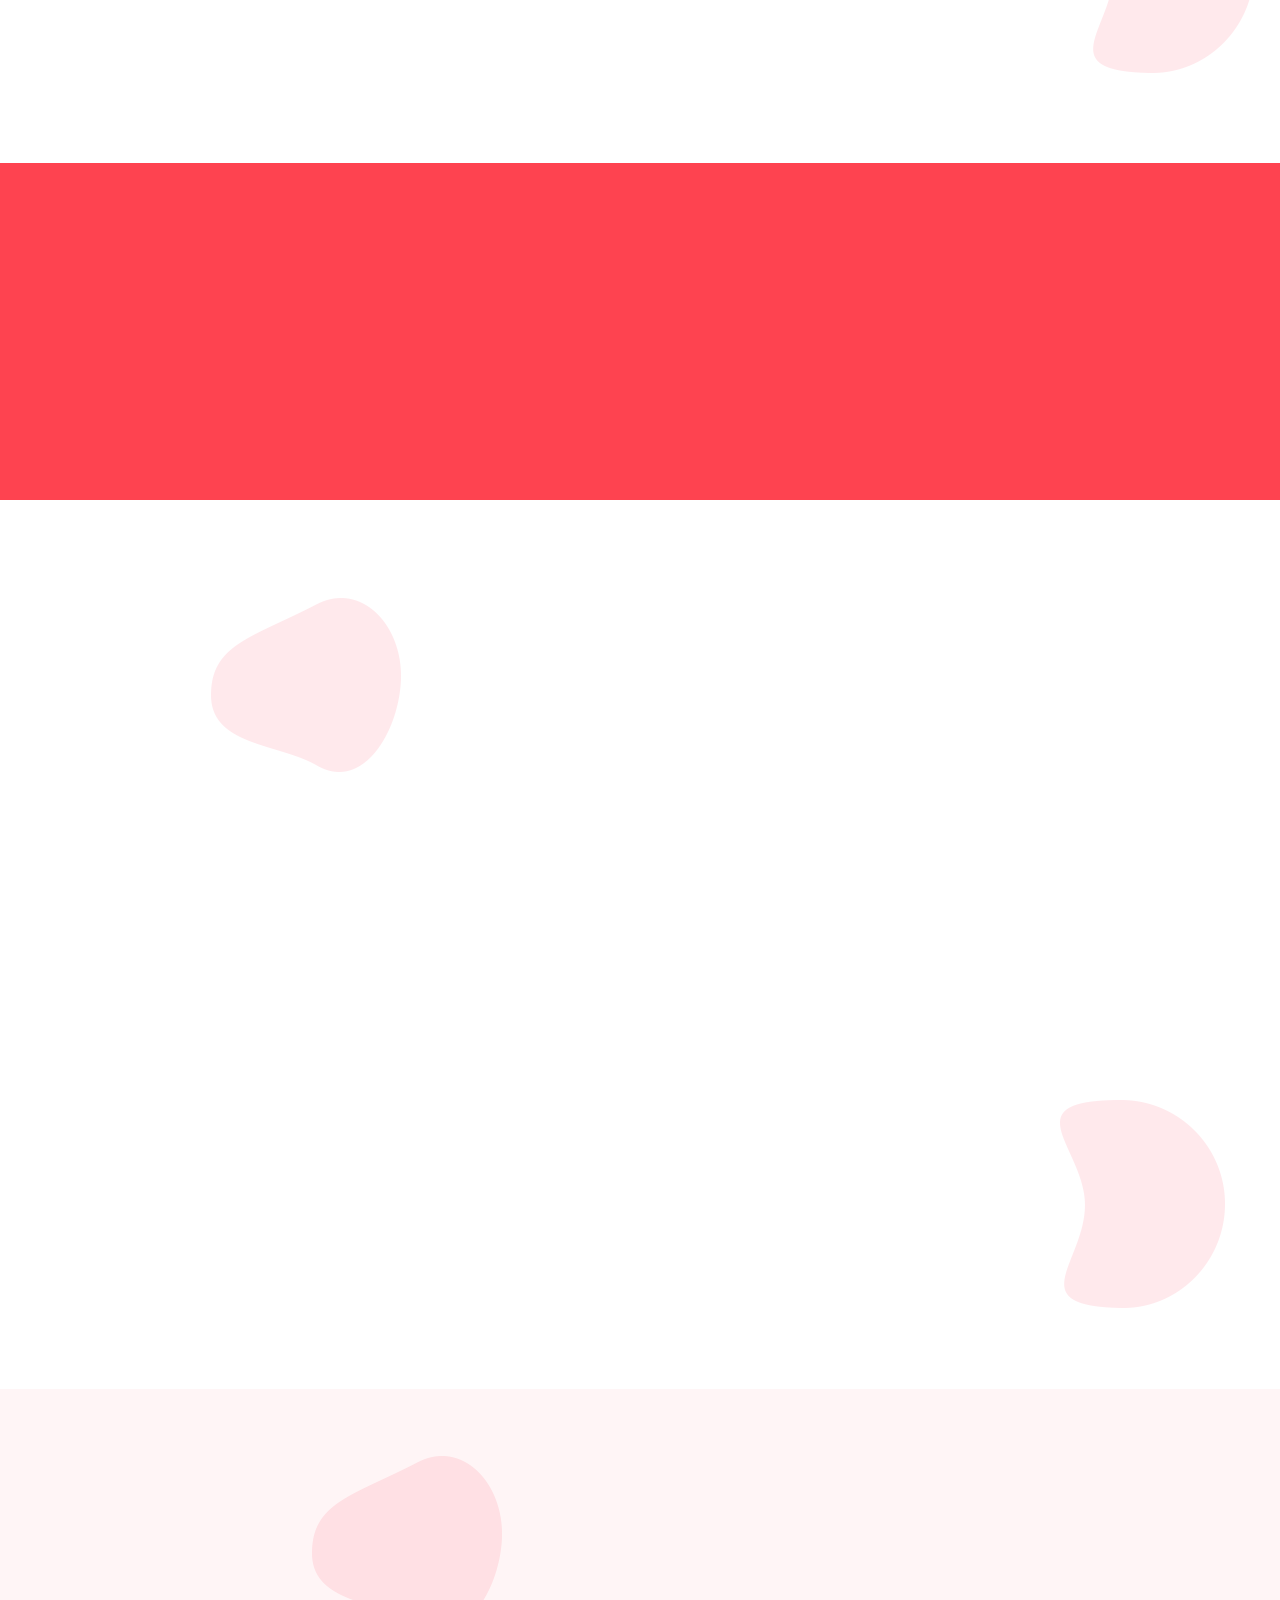
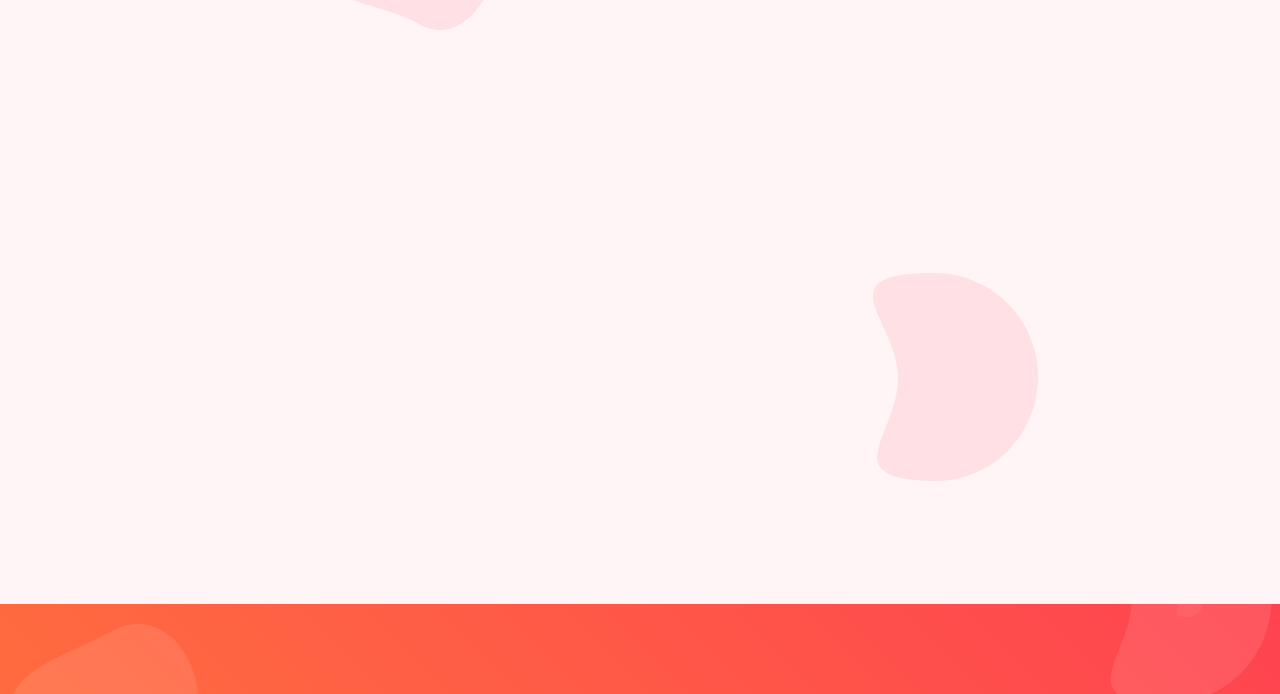
==== commit df40d5c2: "updates" ====
--- a/index.html
+++ b/index.html
@@ -1,1483 +1,1732 @@
 <!DOCTYPE html>
 <html lang="zxx" class="js">
-<head>
-    <meta charset="utf-8">
-    <meta name="author" content="Softnio">
-    <meta name="viewport" content="width=device-width, initial-scale=1, shrink-to-fit=no">
-    <meta name="description"
-          content="SomaTokens Crypto is a modern and elegant landing page, created for SomaTokens Agencies and digital crypto currency investment website.">
+  <head>
+    <meta charset="utf-8" />
+    <meta name="author" content="Softnio" />
+    <meta
+      name="viewport"
+      content="width=device-width, initial-scale=1, shrink-to-fit=no"
+    />
+    <meta
+      name="description"
+      content="SomaTokens Crypto is a modern and elegant landing page, created for SomaTokens Agencies and digital crypto currency investment website."
+    />
     <!-- Fav Icon -->
-    <link rel="shortcut icon" href="images/favicon.png"><!-- Site Title  --><title> SomaTokens  &amp;
-    Gaming and Education Tokens</title><!-- Vendor Bundle CSS -->
-    <link rel="stylesheet" href="assets/css/vendor.bundlee222.css?ver=142"><!-- Custom styles for this template -->
-    <link rel="stylesheet" href="assets/css/stylee222.css?ver=142">
-    <link rel="stylesheet" href="assets/css/theme-orangee222.css?ver=142" id="layoutstyle">
-    <script>(function (i, s, o, g, r, a, m) {
-        i['GoogleAnalyticsObject'] = r;
-        i[r] = i[r] || function () {
-                    (i[r].q = i[r].q || []).push(arguments)
-                }, i[r].l = 1 * new Date();
-        a = s.createElement(o), m = s.getElementsByTagName(o)[0];
+    <link rel="shortcut icon" href="images/favicon.png" />
+    <!-- Site Title  -->
+    <title>SomaTokens &amp; Gaming and Education Tokens</title>
+    <!-- Vendor Bundle CSS -->
+    <link rel="stylesheet" href="assets/css/vendor.bundlee222.css?ver=142" />
+    <!-- Custom styles for this template -->
+    <link rel="stylesheet" href="assets/css/stylee222.css?ver=142" />
+    <link
+      rel="stylesheet"
+      href="assets/css/theme-orangee222.css?ver=142"
+      id="layoutstyle"
+    />
+    <script>
+      (function (i, s, o, g, r, a, m) {
+        i["GoogleAnalyticsObject"] = r;
+        (i[r] =
+          i[r] ||
+          function () {
+            (i[r].q = i[r].q || []).push(arguments);
+          }),
+          (i[r].l = 1 * new Date());
+        (a = s.createElement(o)), (m = s.getElementsByTagName(o)[0]);
         a.async = 1;
         a.src = g;
-        m.parentNode.insertBefore(a, m)
-    })(window, document, 'script', 'analytics.js', 'ga');
-    ga('create', 'UA-91615293-2', 'auto');
-    ga('send', 'pageview');</script>
-</head>
-<body class="theme-dark io-zinnia"  data-target="#mainnav" data-offset="80"><!-- Header -->
-<header class="site-header is-sticky"><!-- Place Particle Js -->
-    <div id="particles-js" class="particles-container particles-js"></div><!-- Navbar -->
-    <div class="navbar navbar-full navbar-expand-lg is-transparent" id="mainnav"><a class="navbar-brand animated"
-                                                                                    data-animate="fadeInDown"
-                                                                                    data-delay=".65"
-                                                                                    href="index.html"><img
-            class="logo logo-dark" alt="logo" src="images/logo.png" srcset="images/logo2x.png 2x"><img
-            class="logo logo-light" alt="logo" src="images/logo-full-white.png"
-            srcset="images/logo-full-white2x.png 2x"></a>
-        <button class="navbar-toggler" type="button" data-toggle="collapse" data-target="#navbarToggle"><span
-                class="navbar-toggler-icon"><span class="ti ti-align-justify"></span></span></button>
-        <div class="collapse navbar-collapse justify-content-between" id="navbarToggle">
-            <ul class="navbar-nav animated remove-animation" data-animate="fadeInDown" data-delay=".75">
-                <li class="nav-item"><a class="nav-link menu-link" href="#about">About<span
-                        class="sr-only">(current)</span></a></li>
-                <li class="nav-item"><a class="nav-link menu-link" href="#why">Why</a></li>
-                <li class="nav-item"><a class="nav-link menu-link" href="#benifits">Benifits</a></li>
-                <li class="nav-item"><a class="nav-link menu-link" href="#tokenSale">Token Sale</a></li>
-                <li class="nav-item"><a class="nav-link menu-link" href="#roadmap">Roadmap</a></li>
-                <li class="nav-item"><a class="nav-link menu-link" href="#team">Team</a></li>
-                <li class="nav-item"><a class="nav-link menu-link" href="#faq">Faqs</a></li>
-                <li class="nav-item"><a class="nav-link menu-link" href="#contact">Contact</a></li>
-                <li class="nav-item dropdown"><a class="nav-link dropdown-toggle" href="#"
-                                                 data-toggle="dropdown">More</a>
-
-                    <div class="dropdown-menu"><a class="dropdown-item menu-link" href="#documents">Documents</a><a
-                            class="dropdown-item menu-link" href="#services">Services</a><a
-                            class="dropdown-item menu-link" href="#partners">Partners</a></div>
-                </li>
-            </ul>
-            <ul class="navbar-btns animated remove-animation" data-animate="fadeInDown" data-delay=".85">
-                <li class="nav-item lang-switch"><a class="" href="#" data-toggle="dropdown">English <em
-                        class="ti ti-angle-down"></em></a>
-
-                    <div class="dropdown-menu"><a class="dropdown-item" href="#">French</a><a class="dropdown-item"
-                                                                                              href="#">Chinese</a><a
-                            class="dropdown-item" href="#">Hindi</a></div>
-                </li>
-                <li class="nav-item"><a class="nav-link btn btn-sm btn-outline menu-link"
-                                        href="http://demo.themenio.com/ico-user/signup.html">JOIN PRE-SALE</a></li>
-                <li class="nav-item"><a class="nav-link btn btn-sm btn-outline menu-link"
-                                        href="http://demo.themenio.com/ico-user/index.html">TRY ICO</a></li>
-            </ul>
-        </div>
-    </div><!-- End Navbar --><!-- Banner/Slider -->
-    <div id="header" class="banner banner-zinnia">
+        m.parentNode.insertBefore(a, m);
+      })(window, document, "script", "analytics.js", "ga");
+      ga("create", "UA-91615293-2", "auto");
+      ga("send", "pageview");
+    </script>
+  </head>
+  <body class="theme-dark io-zinnia" data-target="#mainnav" data-offset="80">
+    <!-- Header -->
+    <header class="site-header is-sticky">
+      <!-- Place Particle Js -->
+      <div id="particles-js" class="particles-container particles-js"></div>
+      <!-- Navbar -->
+      <div
+        class="navbar navbar-full navbar-expand-lg is-transparent"
+        id="mainnav"
+      >
+        <a
+          class="navbar-brand animated"
+          data-animate="fadeInDown"
+          data-delay=".65"
+          href="index.html"
+          ><img
+            class="logo logo-dark"
+            alt="logo"
+            src="images/logo.png"
+            srcset="images/logo2x.png 2x" /><img
+            class="logo logo-light"
+            alt="logo"
+            src="images/logo-full-white.png"
+            srcset="images/logo-full-white2x.png 2x"
+        /></a>
+        <button
+          class="navbar-toggler"
+          type="button"
+          data-toggle="collapse"
+          data-target="#navbarToggle"
+        >
+          <span class="navbar-toggler-icon"
+            ><span class="ti ti-align-justify"></span
+          ></span>
+        </button>
+        <div
+          class="collapse navbar-collapse justify-content-between"
+          id="navbarToggle"
+        >
+          <ul
+            class="navbar-nav animated remove-animation"
+            data-animate="fadeInDown"
+            data-delay=".75"
+          >
+            <li class="nav-item">
+              <a class="nav-link menu-link" href="#about"
+                >About<span class="sr-only">(current)</span></a
+              >
+            </li>
+            <li class="nav-item">
+              <a class="nav-link menu-link" href="#why">Why</a>
+            </li>
+            <li class="nav-item">
+              <a class="nav-link menu-link" href="#benifits">Benifits</a>
+            </li>
+            <li class="nav-item">
+              <a class="nav-link menu-link" href="#tokenSale">Token Sale</a>
+            </li>
+            <li class="nav-item">
+              <a class="nav-link menu-link" href="#roadmap">Roadmap</a>
+            </li>
+            <li class="nav-item">
+              <a class="nav-link menu-link" href="#team">Team</a>
+            </li>
+            <li class="nav-item">
+              <a class="nav-link menu-link" href="#faq">Faqs</a>
+            </li>
+            <li class="nav-item">
+              <a class="nav-link menu-link" href="#contact">Contact</a>
+            </li>
+            <li class="nav-item dropdown">
+              <a
+                class="nav-link dropdown-toggle"
+                href="#"
+                data-toggle="dropdown"
+                >More</a
+              >
+
+              <div class="dropdown-menu">
+                <a class="dropdown-item menu-link" href="#documents"
+                  >Documents</a
+                ><a class="dropdown-item menu-link" href="#services">Services</a
+                ><a class="dropdown-item menu-link" href="#partners"
+                  >Partners</a
+                >
+              </div>
+            </li>
+          </ul>
+          <ul
+            class="navbar-btns animated remove-animation"
+            data-animate="fadeInDown"
+            data-delay=".85"
+          >
+            <li class="nav-item lang-switch">
+              <a class="" href="#" data-toggle="dropdown"
+                >English <em class="ti ti-angle-down"></em
+              ></a>
+
+              <div class="dropdown-menu">
+                <a class="dropdown-item" href="#">French</a
+                ><a class="dropdown-item" href="#">Chinese</a
+                ><a class="dropdown-item" href="#">Hindi</a>
+              </div>
+            </li>
+            <li class="nav-item">
+              <a
+                class="nav-link btn btn-sm btn-outline menu-link"
+                href="http://demo.themenio.com/ico-user/signup.html"
+                >JOIN PRE-SALE</a
+              >
+            </li>
+            <li class="nav-item">
+              <a
+                class="nav-link btn btn-sm btn-outline menu-link"
+                href="http://demo.themenio.com/ico-user/index.html"
+                >TRY ICO</a
+              >
+            </li>
+          </ul>
+        </div>
+      </div>
+      <!-- End Navbar --><!-- Banner/Slider -->
+      <div id="header" class="banner banner-zinnia">
         <div class="ui-shape ui-shape-light ui-shape-header"></div>
         <div class="container">
-            <div class="banner-content">
-                <div class="row align-items-center text-center justify-content-center">
-                    <div class="col-sm-10 col-md-12 col-lg-10">
-                        <div class="header-txt tab-center mobile-center"><h1 class="animated" data-animate="fadeInUp"
-                                                                             data-delay="1.25">The World’s
-                            1<sup>st</sup> SomaTokens Platform That Offers <br class="d-none d-xl-block"> Rewards Contributors
-                        </h1>
-
-                            <div class="gaps size-1x d-none d-md-block"></div>
-                            <p class="lead animated" data-animate="fadeInUp" data-delay="1.35">SomaTokens aims to become the
-                                leading digital SomaTokens <br class="d-none d-sm-block"> base template in worldwide</p>
-
-                            <div class="gaps size-1x d-none d-md-block"></div>
-                            <ul class="btns animated" data-animate="fadeInUp" data-delay="1.45">
-                                <li><a href="#" class="btn btn-icon-s3">JOIN PRE-SALE <i
-                                        class="fas fa-angle-double-right"></i></a></li>
-                                <li><a href="#" class="btn btn-icon-s3">WHITE PAPER <i
-                                        class="fas fa-angle-double-right"></i></a></li>
-                            </ul>
+          <div class="banner-content">
+            <div
+              class="row align-items-center text-center justify-content-center"
+            >
+              <div class="col-sm-10 col-md-12 col-lg-10">
+                <div class="header-txt tab-center mobile-center">
+                  <h1
+                    class="animated"
+                    data-animate="fadeInUp"
+                    data-delay="1.25"
+                  >
+                    Fostering the future of finance.
+                  </h1>
+
+                  <div class="gaps size-1x d-none d-md-block"></div>
+                  <p
+                    class="lead animated"
+                    data-animate="fadeInUp"
+                    data-delay="1.35"
+                  >
+                    Welcome to Somatokens, a community driven platform promoting
+                    financial well-being by empowering people of all ages and
+                    cultures to be in control of their money and create their
+                    own wealth opportunities. The $OMA token is our medium, it
+                    was built on the BINANCE blockchain (BRC-20) with a smart
+                    code that makes it safe to invest and beneficial to hold.
+                  </p>
+
+                  <div class="gaps size-1x d-none d-md-block"></div>
+                  <ul
+                    class="btns animated"
+                    data-animate="fadeInUp"
+                    data-delay="1.45"
+                  >
+                    <li>
+                      <a href="#" class="btn btn-icon-s3"
+                        >JOIN PRE-SALE <i class="fas fa-angle-double-right"></i
+                      ></a>
+                    </li>
+                    <li>
+                      <a href="#" class="btn btn-icon-s3"
+                        >WHITE PAPER <i class="fas fa-angle-double-right"></i
+                      ></a>
+                    </li>
+                  </ul>
+                </div>
+              </div>
+              <!-- .col  -->
+            </div>
+            <!-- .row  -->
+          </div>
+          <!-- .banner-content  -->
+        </div>
+        <!-- .container  -->
+        <ul
+          class="hr-social hr-social-mid animated"
+          data-animate="fadeIn"
+          data-delay="1.55"
+        >
+          <li>
+            <a href="#"><em class="fab fa-facebook-f"></em></a>
+          </li>
+          <li>
+            <a href="#"><em class="fab fa-twitter"></em></a>
+          </li>
+          <li>
+            <a href="#"><em class="fab fa-youtube"></em></a>
+          </li>
+          <li>
+            <a href="#"><em class="fab fa-github"></em></a>
+          </li>
+          <li>
+            <a href="#"><em class="fab fa-bitcoin"></em></a>
+          </li>
+          <li>
+            <a href="#"><em class="fab fa-medium-m"></em></a>
+          </li>
+        </ul>
+      </div>
+      <!-- End Banner/Slider -->
+      <div class="presale-box animated" data-animate="fadeIn" data-delay="1.65">
+        <div class="container">
+          <div class="row no-gutters justify-content-center">
+            <div class="col-xl-4 col-md-5">
+              <div class="presale-countdown">
+                <h5>Pre-sale is Live Now</h5>
+                <h6>Pre-Sale ends in</h6>
+
+                <div class="token-countdown" data-date="2018/12/05"></div>
+              </div>
+            </div>
+            <!-- .col  -->
+            <div class="col-xl-6 col-md-7">
+              <div class="presale-status">
+                <h5>Pre Sale</h5>
+
+                <div class="presale-bar">
+                  <div class="presale-bar-percent" style="width: 35%"></div>
+                </div>
+                <div class="presale-points d-flex justify-content-between">
+                  <span>15k Sold</span><span>75k Sold</span>
+                </div>
+              </div>
+            </div>
+            <!-- .col  -->
+          </div>
+          <!-- .row  -->
+        </div>
+        <!-- .container  -->
+      </div>
+      <!-- .presale-box  -->
+    </header>
+    <div class="gaps size-6x d-md-none"></div>
+    <div class="gaps size-3x"></div>
+    <!-- End Header --><!-- Start Section -->
+    <div class="section section-pad about-section no-pb section-bg" id="about">
+      <div class="container">
+        <div class="row justify-content-center text-center">
+          <div class="col-md-10">
+            <div class="section-head-s7">
+              <h2
+                class="section-title-s7 animated"
+                data-animate="fadeInUp"
+                data-delay=".1"
+              >
+                SOMATOKENS Mission
+              </h2>
+
+              <p class="lead animated" data-animate="fadeInUp" data-delay=".2">
+                Although digital currencies have been around for over a decade,
+                we are still at an early stage of a monetary revolution that
+                will reorganize our society, redistributing wealth and giving
+                anyone a chance to attain financial freedom. The bulk of the
+                next generation of investors is yet to join, but for global
+                decentralized finance to become a reality they will need not
+                only to overcome technological hurdles but to simply understand
+                how money works. This is where SAITAMA comes in, providing tools
+                and content that make people comfortable with money while they
+                invest, opening unprecedented opportunities for wealth creation.
+              </p>
+            </div>
+          </div>
+        </div>
+        <div class="row justify-content-center text-center">
+          <div class="col-md-8">
+            <div
+              class="video-box-s3 animated"
+              data-animate="fadeInUp"
+              data-delay=".3"
+            >
+              <img src="" alt="cover" /><a
+                href=""
+                class="play-btn-s3 video-play"
+                ><img src="images/zinnia/play-icon.png" alt="icon"
+              /></a>
+            </div>
+          </div>
+        </div>
+      </div>
+    </div>
+    <!-- End Section --><!-- Start Section -->
+    <div class="section section-pad section-bg" id="why">
+      <div class="ui-shape ui-shape-s1"></div>
+      <div class="container">
+        <div class="row align-items-center">
+          <div class="col-lg-7 order-last">
+            <div class="animated" data-animate="fadeInUp" data-delay=".5">
+              <img src="images/zinnia/graph-zinnia-a.png" alt="graph" />
+            </div>
+          </div>
+          <div class="col-lg-5 text-center text-lg-left res-m-bttm">
+            <div class="text-block">
+              <h2 class="animated" data-animate="fadeInUp" data-delay=".1">
+                OUR ECOSYSTEM
+              </h2>
+
+              <p class="lead animated" data-animate="fadeInUp" data-delay=".3">
+                <strong
+                  >Our token had a fair launch on the Ethereum (BRC-20) network
+                  on 1st of Feb of 2022. It is a medium for transactions and a
+                  monetary system on its own, with a smart coding that benefits
+                  loyal holders with rewards and protection from whales (big
+                  wallet holders) toxic actions.</strong
+                >
+              </p>
+
+              <p class="animated" data-animate="fadeInUp" data-delay=".3">
+                2% of every transaction with $OMA is deducted and redistributed
+                to our pool of holders. It means that just by holding it you
+                will see the number of tokens increasing automatically everyday
+                as the community transacts.
+              </p>
+
+              <p class="animated" data-animate="fadeInUp" data-delay=".4">
+                An additional 2% of the amount of all transactions is taken out
+                of circulation, meaning that our token supply is constantly
+                shrinking and making your $OMA increase in value with time. We
+                have already started with 9% of the supply burned.
+              </p>
+            </div>
+          </div>
+        </div>
+      </div>
+    </div>
+    <!-- End Section --><!-- Start Section -->
+    <div
+      class="section section-pad prblmsltn-section section-bg-alt"
+      id="benifits"
+    >
+      <div class="ui-shape ui-shape-s2"></div>
+      <div class="container">
+        <div class="row justify-content-center text-center">
+          <div class="col-md-6 col-sm-8">
+            <div class="section-head-s7">
+              <h2
+                class="section-title-s7 animated"
+                data-animate="fadeInUp"
+                data-delay=".1"
+              >
+                SomaTokens Problem &amp; Solution
+              </h2>
+
+              <p class="animated" data-animate="fadeInUp" data-delay=".2">
+                At vero eos et accusamus et iusto odio dignissimos ducimus qui
+                blan ditiis praes entium volup tatum deleniti.
+              </p>
+            </div>
+          </div>
+        </div>
+        <div class="prblmsltn-list">
+          <div class="prblmsltn-item">
+            <div class="row">
+              <div class="col-md-6 col-sm-12 animate-left delay-5ms">
+                <div class="prblm-item">
+                  <h2 class="prblm-title">Problem</h2>
+                  <h5 class="prblm-subtitle">Centralize Network</h5>
+                  <ul class="prblm-points">
+                    <li>
+                      What is the crypto tech? Lorem ipsum dolor sit amet,
+                      consectetur.
+                    </li>
+                    <li>Natural Language Understanding</li>
+                    <li>
+                      How to network with other investors / like-minded people?
+                    </li>
+                  </ul>
+                </div>
+              </div>
+              <div class="col-md-6 col-sm-12 animate-right delay-7ms">
+                <div class="sltn-item">
+                  <h2 class="sltn-title">Solution</h2>
+                  <h5 class="sltn-subtitle">Decentralize Network</h5>
+                  <ul class="sltn-points">
+                    <li>
+                      What is the crypto tech? Lorem ipsum dolor sit amet,
+                      consectetur.
+                    </li>
+                    <li>Natural Language Understanding</li>
+                    <li>
+                      How to network with other investors / like-minded people?
+                    </li>
+                  </ul>
+                </div>
+              </div>
+            </div>
+          </div>
+          <div class="prblmsltn-item">
+            <div class="row">
+              <div class="col-md-6 col-sm-12 animate-left delay-5ms">
+                <div class="prblm-item">
+                  <h2 class="prblm-title">Problem</h2>
+                  <h5 class="prblm-subtitle">Centralize Network</h5>
+                  <ul class="prblm-points">
+                    <li>
+                      What is the crypto tech? Lorem ipsum dolor sit amet,
+                      consectetur.
+                    </li>
+                    <li>Natural Language Understanding</li>
+                    <li>
+                      How to network with other investors / like-minded people?
+                    </li>
+                  </ul>
+                </div>
+              </div>
+              <div class="col-md-6 col-sm-12 animate-right delay-7ms">
+                <div class="sltn-item">
+                  <h2 class="sltn-title">Solution</h2>
+                  <h5 class="sltn-subtitle">Decentralize Network</h5>
+                  <ul class="sltn-points">
+                    <li>
+                      What is the crypto tech? Lorem ipsum dolor sit amet,
+                      consectetur.
+                    </li>
+                    <li>Natural Language Understanding</li>
+                    <li>
+                      How to network with other investors / like-minded people?
+                    </li>
+                  </ul>
+                </div>
+              </div>
+            </div>
+          </div>
+        </div>
+      </div>
+    </div>
+    <!-- End Section --><!-- Start Section -->
+    <div
+      class="section section-pad token-sale-section section-bg-zinnia"
+      id="tokenSale"
+    >
+      <div class="container">
+        <div class="row justify-content-center text-center">
+          <div class="col-md-6">
+            <div class="section-head-s7">
+              <h2
+                class="section-title-s7 animated"
+                data-animate="fadeInUp"
+                data-delay=".1"
+              >
+                Soma Tokens Details
+              </h2>
+            </div>
+          </div>
+        </div>
+      </div>
+      <div class="container">
+        <div class="tokdis-list">
+          <div class="row text-center text-lg-left">
+            <div class="col-md">
+              <div
+                class="tokdis-item animated"
+                data-animate="fadeInUp"
+                data-delay=".2"
+              >
+                <span>Tokens Offered</span>
+                <h5>20M</h5>
+              </div>
+            </div>
+            <!-- .col -->
+            <div class="col-md">
+              <div
+                class="tokdis-item animated"
+                data-animate="fadeInUp"
+                data-delay=".3"
+              >
+                <span>Soft Cap (Public ICO)</span>
+                <h5>$4M</h5>
+              </div>
+            </div>
+            <!-- .col -->
+            <div class="col-md">
+              <div
+                class="tokdis-item animated"
+                data-animate="fadeInUp"
+                data-delay=".4"
+              >
+                <span>Hard Cap</span>
+                <h5>20 million</h5>
+              </div>
+            </div>
+            <!-- .col -->
+            <div class="col-lg-4">
+              <div
+                class="tokdis-item animated"
+                data-animate="fadeInUp"
+                data-delay=".5"
+              >
+                <span>Tokens Distributed</span>
+                <h5>30 days after token sale ends</h5>
+              </div>
+            </div>
+            <!-- .col -->
+          </div>
+          <!-- .row -->
+        </div>
+        <!-- .tokdis-list -->
+      </div>
+      <!-- .container -->
+      <div class="gaps size-2x d-none d-md-block"></div>
+      <div class="gaps size-2x"></div>
+      <div class="toktmln-list">
+        <div class="container">
+          <div class="row">
+            <div class="col-lg">
+              <div
+                class="toktmln-item animated"
+                data-animate="fadeInUp"
+                data-delay=".6"
+              >
+                <div>
+                  <span>Token Sale I</span><span>January 15- February 15</span>
+                </div>
+                <div><span>67% Bonus</span><span>$0.354344/token</span></div>
+              </div>
+            </div>
+            <!-- .col -->
+            <div class="col-lg">
+              <div
+                class="toktmln-item animated"
+                data-animate="fadeInUp"
+                data-delay=".7"
+              >
+                <div>
+                  <span>Token Sale II</span><span>March 01 - March 15</span>
+                </div>
+                <div><span>40% Bonus</span><span>$0.354344/token</span></div>
+              </div>
+            </div>
+            <!-- .col -->
+            <div class="col-lg">
+              <div
+                class="toktmln-item animated"
+                data-animate="fadeInUp"
+                data-delay=".8"
+              >
+                <div>
+                  <span>Token Sale III</span><span>March 25- April 15</span>
+                </div>
+                <div><span>20% Bonus</span><span>$0.354344/token</span></div>
+              </div>
+            </div>
+            <!-- .col -->
+            <div class="col-lg">
+              <div
+                class="toktmln-item animated"
+                data-animate="fadeInUp"
+                data-delay=".9"
+              >
+                <div>
+                  <span>Token Sale VI</span><span>April 20- May 20</span>
+                </div>
+                <div><span>50% Bonus</span><span>$0.304344/token</span></div>
+              </div>
+            </div>
+            <!-- .col -->
+            <div class="col-lg">
+              <div
+                class="toktmln-item animated"
+                data-animate="fadeInUp"
+                data-delay="1"
+              >
+                <div>
+                  <span>Token Sale V</span><span>June 01 - July 30</span>
+                </div>
+                <div><span>30% Bonus</span><span>$0.354344/token</span></div>
+              </div>
+              <div></div>
+            </div>
+            <!-- .col -->
+          </div>
+          <!-- .row -->
+        </div>
+        <!-- .container -->
+      </div>
+      <!-- .toktmln -->
+    </div>
+    <!-- End Section --><!-- Start Section -->
+    <div
+      class="section section-pad token-alocate-section section-bg"
+      id="tokenAlocate"
+    >
+      <div class="ui-shape ui-shape-s3"></div>
+      <div class="container">
+        <div class="row justify-content-center text-center">
+          <div class="col-md-6">
+            <div class="section-head-s7">
+              <h2
+                class="section-title-s7 animated"
+                data-animate="fadeInUp"
+                data-delay=".1"
+              >
+                Token Allocation Forecast
+              </h2>
+            </div>
+          </div>
+        </div>
+        <div class="tab-s4">
+          <!-- Nav tabs -->
+          <ul
+            class="nav nav-tabs text-center animated"
+            data-animate="fadeInUp"
+            data-delay=".2"
+          >
+            <li class="nav-item">
+              <a class="nav-link" data-toggle="tab" href="#tab-dist"
+                >Distribution
+              </a>
+            </li>
+            <li class="nav-item">
+              <a class="nav-link active" data-toggle="tab" href="#tab-fund"
+                >Funding Allocation</a
+              >
+            </li>
+          </ul>
+          <div class="gaps size-2x"></div>
+          <div class="gaps size-3x d-none d-xl-block"></div>
+          <!-- Tab panes -->
+          <div
+            class="tab-content animated"
+            data-animate="fadeInUp"
+            data-delay=".3"
+          >
+            <div class="tab-pane animate" id="tab-dist">
+              <div class="tkn-crt">
+                <div class="tkn-crt-img">
+                  <img src="images/zinnia/chart-zinnia-a.png" alt="chart" />
+                </div>
+                <ul class="tkn-crt-lst">
+                  <li class="tkn-crt-itm">
+                    <span class="tkn-crt-prcnt one"><span>60%</span></span
+                    ><span class="tkn-crt-ttl">Token Sale Program</span>
+                  </li>
+                  <li class="tkn-crt-itm">
+                    <span class="tkn-crt-prcnt two"><span>8%</span></span
+                    ><span class="tkn-crt-ttl">Reserve Fund</span>
+                  </li>
+                  <li class="tkn-crt-itm">
+                    <span class="tkn-crt-prcnt three"><span>15%</span></span
+                    ><span class="tkn-crt-ttl">Team and Founders</span>
+                  </li>
+                  <li class="tkn-crt-itm">
+                    <span class="tkn-crt-prcnt four"><span>4%</span></span
+                    ><span class="tkn-crt-ttl">Board Advisors</span>
+                  </li>
+                  <li class="tkn-crt-itm">
+                    <span class="tkn-crt-prcnt five"><span>7%</span></span
+                    ><span class="tkn-crt-ttl">Ecosystem Development</span>
+                  </li>
+                  <li class="tkn-crt-itm">
+                    <span class="tkn-crt-prcnt five"><span>6%</span></span
+                    ><span class="tkn-crt-ttl">Marketing and Bounty</span>
+                  </li>
+                </ul>
+              </div>
+            </div>
+            <!-- End tab-pane -->
+            <div class="tab-pane animate active show" id="tab-fund">
+              <div class="tkn-crt">
+                <div class="tkn-crt-img">
+                  <img src="images/zinnia/chart-zinnia-b.png" alt="chart" />
+                </div>
+                <ul class="tkn-crt-lst">
+                  <li class="tkn-crt-itm">
+                    <span class="tkn-crt-prcnt one"><span>40%</span></span
+                    ><span class="tkn-crt-ttl">Product Develoment</span>
+                  </li>
+                  <li class="tkn-crt-itm">
+                    <span class="tkn-crt-prcnt two"><span>12%</span></span
+                    ><span class="tkn-crt-ttl">Business Development</span>
+                  </li>
+                  <li class="tkn-crt-itm">
+                    <span class="tkn-crt-prcnt three"><span>20%</span></span
+                    ><span class="tkn-crt-ttl">Marketing</span>
+                  </li>
+                  <li class="tkn-crt-itm">
+                    <span class="tkn-crt-prcnt four"><span>10%</span></span
+                    ><span class="tkn-crt-ttl">Legal &amp; Regulation</span>
+                  </li>
+                  <li class="tkn-crt-itm">
+                    <span class="tkn-crt-prcnt five"><span>6%</span></span
+                    ><span class="tkn-crt-ttl">Partner/Investor</span>
+                  </li>
+                  <li class="tkn-crt-itm">
+                    <span class="tkn-crt-prcnt six"><span>8%</span></span
+                    ><span class="tkn-crt-ttl">Operational</span>
+                  </li>
+                  <li class="tkn-crt-itm">
+                    <span class="tkn-crt-prcnt seven"><span>4%</span></span
+                    ><span class="tkn-crt-ttl">Contingency</span>
+                  </li>
+                </ul>
+              </div>
+            </div>
+            <!-- End tab-pane -->
+          </div>
+          <!-- .tab-content -->
+        </div>
+        <!-- .tab-custom-s4 -->
+      </div>
+      <!-- .container -->
+    </div>
+    <!-- End Section --><!-- Start Section -->
+    <div
+      class="section section-pad document-section section-bg-zinnia"
+      id="documents"
+    >
+      <div class="container">
+        <div class="row justify-content-between align-items-center">
+          <div class="col-lg-5 res-m-bttm">
+            <div
+              class="document-img-s3 animated"
+              data-animate="fadeInUp"
+              data-delay=".1"
+            >
+              <img src="images/zinnia/documents-cover.png" alt="documents" />
+            </div>
+          </div>
+          <!-- .col -->
+          <div class="col-lg-7 text-center text-lg-left">
+            <div class="section-head-s7">
+              <h2
+                class="section-title-s7 animated"
+                data-animate="fadeInUp"
+                data-delay=".2"
+              >
+                Read Our Documents
+              </h2>
+
+              <p class="animated" data-animate="fadeInUp" data-delay=".3">
+                Here is our full documents that help you to understand about us.
+                And lorem ipsum dolor sit amet, consectetur adipiscing elit.
+              </p>
+            </div>
+            <ul class="document-list">
+              <li class="animated" data-animate="fadeInUp" data-delay=".4">
+                <a
+                  href="#"
+                  class="btn btn-outline btn-dropdown"
+                  data-toggle="dropdown"
+                  >White Paper <i class="fas fa-caret-down"></i
+                ></a>
+                <ul class="dropdown-menu dropdown-menu-right">
+                  <li><a href="#">English</a></li>
+                  <li><a href="#">Dutch</a></li>
+                  <li><a href="#">France</a></li>
+                </ul>
+              </li>
+              <li class="animated" data-animate="fadeInUp" data-delay=".5">
+                <a
+                  href="#"
+                  class="btn btn-outline btn-dropdown"
+                  data-toggle="dropdown"
+                  >One Pager <i class="fas fa-caret-down"></i
+                ></a>
+                <ul class="dropdown-menu dropdown-menu-right">
+                  <li><a href="#">English</a></li>
+                  <li><a href="#">Dutch</a></li>
+                  <li><a href="#">France</a></li>
+                </ul>
+              </li>
+              <li class="animated" data-animate="fadeInUp" data-delay=".6">
+                <a href="#" class="btn btn-outline">Privacy &amp; Policy</a>
+              </li>
+              <li class="animated" data-animate="fadeInUp" data-delay=".7">
+                <a href="#" class="btn btn-outline">Terms of Coin Sale</a>
+              </li>
+            </ul>
+          </div>
+          <!-- .col -->
+        </div>
+        <!-- .row -->
+      </div>
+      <!-- .container -->
+    </div>
+    <!-- End Section -->
+    <!-- Start Section -->
+    <div class="section section-pad services-section section-bg" id="services">
+      <div class="ui-shape ui-shape-s4"></div>
+      <div class="container">
+        <div class="row justify-content-center text-center">
+          <div class="col-lg-6 col-sm-8">
+            <div class="section-head-s7">
+              <h2
+                class="section-title-s7 animated"
+                data-animate="fadeInUp"
+                data-delay=".1"
+              >
+                Our Technology Services
+              </h2>
+
+              <p class="animated" data-animate="fadeInUp" data-delay=".2">
+                At vero eos et accusamus et iusto odio dignissimos ducimus qui
+                blan ditiis praes entium volup tatum deleniti.
+              </p>
+            </div>
+          </div>
+        </div>
+        <div class="row align-items-center">
+          <div class="col-lg-7 res-m-bttm">
+            <div class="row justify-content-between text-center text-lg-left">
+              <div class="col-xl-5 col-md-6">
+                <div
+                  class="service-item animated"
+                  data-animate="fadeInUp"
+                  data-delay=".4"
+                >
+                  <div class="service-icon mx-auto mx-lg-0">
+                    <img src="images/zinnia/service-icon-a.png" alt="icon" />
+                  </div>
+                  <h5 class="service-title">Easy to Buy &amp; Sale Token</h5>
+
+                  <p>
+                    Lorem ipsum dolor sit amet, cons ectetur adipiscing elit,
+                    sed do eiusm od tempor incididunt.
+                  </p>
+                </div>
+              </div>
+              <!-- .col -->
+              <div class="col-xl-5 col-md-6">
+                <div
+                  class="service-item animated"
+                  data-animate="fadeInUp"
+                  data-delay=".5"
+                >
+                  <div class="service-icon mx-auto mx-lg-0">
+                    <img src="images/zinnia/service-icon-b.png" alt="icon" />
+                  </div>
+                  <h5 class="service-title">Responsive Design</h5>
+
+                  <p>
+                    Lorem ipsum dolor sit amet, cons ectetur adipiscing elit,
+                    sed do eiusm od tempor incididunt.
+                  </p>
+                </div>
+              </div>
+              <!-- .col -->
+              <div class="col-xl-5 col-md-6">
+                <div
+                  class="service-item animated"
+                  data-animate="fadeInUp"
+                  data-delay=".6"
+                >
+                  <div class="service-icon mx-auto mx-lg-0">
+                    <img src="images/zinnia/service-icon-c.png" alt="icon" />
+                  </div>
+                  <h5 class="service-title">Easy to Communicate</h5>
+
+                  <p>
+                    Lorem ipsum dolor sit amet, cons ectetur adipiscing elit,
+                    sed do eiusm od tempor incididunt.
+                  </p>
+                </div>
+              </div>
+              <!-- .col -->
+              <div class="col-xl-5 col-md-6">
+                <div
+                  class="service-item animated"
+                  data-animate="fadeInUp"
+                  data-delay=".7"
+                >
+                  <div class="service-icon mx-auto mx-lg-0">
+                    <img src="images/zinnia/service-icon-d.png" alt="icon" />
+                  </div>
+                  <h5 class="service-title">Safe &amp; Secure</h5>
+
+                  <p>
+                    Lorem ipsum dolor sit amet, cons ectetur adipiscing elit,
+                    sed do eiusm od tempor incididunt.
+                  </p>
+                </div>
+              </div>
+              <!-- .col -->
+            </div>
+            <!-- .row -->
+            <ul
+              class="btns text-center text-lg-left animated"
+              data-animate="fadeInUp"
+              data-delay=".8"
+            >
+              <li><a href="#" class="btn btn-sm">Download Now</a></li>
+              <li>
+                <a href="#"><em class="fab fa-apple"></em></a
+                ><a href="#"><em class="fab fa-android"></em></a
+                ><a href="#"><em class="fab fa-windows"></em></a>
+              </li>
+            </ul>
+          </div>
+          <!-- .col -->
+          <div class="col-lg-5 order-first order-lg-last res-m-bttm">
+            <div
+              class="service-img animated"
+              data-animate="fadeInUp"
+              data-delay=".3"
+            >
+              <img src="images/zinnia/app-screen.png" alt="app-screen" />
+            </div>
+          </div>
+          <!-- .col -->
+        </div>
+        <!-- .row -->
+      </div>
+      <!-- .container -->
+    </div>
+    <!-- End Section -->
+    <!-- Start Section -->
+    <div
+      class="section section-pad roadmap-section section-bg-zinnia"
+      id="roadmap"
+    >
+      <div class="container">
+        <div class="row justify-content-center text-center">
+          <div class="col-md-6">
+            <div class="section-head-s7">
+              <h2
+                class="section-title-s7 animated"
+                data-animate="fadeInUp"
+                data-delay=".1"
+              >
+                Roadmap
+              </h2>
+
+              <p class="animated" data-animate="fadeInUp" data-delay=".2">
+                Our team working hardly to make archive lorem ipsum dolor sit
+                amet, consectetur amet, consectetur adipiscing elit.
+              </p>
+            </div>
+          </div>
+        </div>
+        <div
+          class="timeline-row timeline-row-odd timeline-row-done animated"
+          data-animate="fadeInUp"
+          data-delay=".3"
+        >
+          <div
+            class="row no-gutters text-left text-lg-center justify-content-center"
+          >
+            <div class="col-lg">
+              <div class="timeline-item timeline-done">
+                <span class="timeline-date">2017 Q1</span>
+                <h6 class="timeline-title">Concept</h6>
+                <ul class="timeline-info">
+                  <li>Concept Generation</li>
+                  <li>Team Assemble</li>
+                </ul>
+              </div>
+            </div>
+            <!-- .col -->
+            <div class="col-lg">
+              <div class="timeline-item timeline-done">
+                <span class="timeline-date">2017 Q2</span>
+                <h6 class="timeline-title">Research</h6>
+                <ul class="timeline-info">
+                  <li>Proving the concept can work</li>
+                  <li>Strategic Plan</li>
+                  <li>White paper conpletion</li>
+                </ul>
+              </div>
+            </div>
+            <!-- .col -->
+            <div class="col-lg">
+              <div class="timeline-item timeline-done">
+                <span class="timeline-date">2018 Q1</span>
+                <h6 class="timeline-title">Design</h6>
+                <ul class="timeline-info">
+                  <li>Platform design and technical demonstration</li>
+                  <li>Building the MVP</li>
+                </ul>
+              </div>
+            </div>
+            <!-- .col -->
+            <div class="col-lg">
+              <div class="timeline-item timeline-done">
+                <span class="timeline-date">2018 Q2</span>
+                <h6 class="timeline-title">Pre-Sale</h6>
+                <ul class="timeline-info">
+                  <li>Public financing &amp; Seed funding raised</li>
+                </ul>
+              </div>
+            </div>
+            <!-- .col -->
+          </div>
+          <!-- .row -->
+        </div>
+        <!-- .timeline-row -->
+        <div
+          class="timeline-row timeline-row-even animated"
+          data-animate="fadeInUp"
+          data-delay=".4"
+        >
+          <div
+            class="row no-gutters text-left text-lg-center justify-content-center flex-row-reverse"
+          >
+            <div class="col-lg">
+              <div class="timeline-item timeline-current">
+                <span class="timeline-date">2018 Q3</span>
+                <h6 class="timeline-title">Alpha Test</h6>
+                <ul class="timeline-info">
+                  <li>In-house testing of functional</li>
+                  <li>
+                    Prototype published and linked to Ethereum blockchain with
+                    real-time scanning
+                  </li>
+                </ul>
+              </div>
+            </div>
+            <!-- .col -->
+            <div class="col-lg">
+              <div class="timeline-item">
+                <span class="timeline-date">2018 Q4</span>
+                <h6 class="timeline-title">Token Sale</h6>
+                <ul class="timeline-info">
+                  <li>SomaTokens Press Tour</li>
+                  <li>Open global sales of ICOblock token</li>
+                </ul>
+              </div>
+            </div>
+            <!-- .col -->
+            <div class="col-lg">
+              <div class="timeline-item">
+                <span class="timeline-date">2019 Q1</span>
+                <h6 class="timeline-title">App Beta Test</h6>
+                <ul class="timeline-info">
+                  <li>Private closed beta</li>
+                  <li>Open beta launched to public and improvement the app</li>
+                </ul>
+              </div>
+            </div>
+            <!-- .col -->
+          </div>
+          <!-- .row -->
+        </div>
+        <!-- .timeline-row -->
+        <div
+          class="timeline-row timeline-row-odd timeline-row-last mb--x5 animated"
+          data-animate="fadeInUp"
+          data-delay=".5"
+        >
+          <div
+            class="row no-gutters text-left text-lg-center justify-content-center"
+          >
+            <div class="col-lg">
+              <div class="timeline-item">
+                <span class="timeline-date">2019 Q2</span>
+                <h6 class="timeline-title">Crowdfunding Integration</h6>
+                <ul class="timeline-info">
+                  <li>Smart contracts support creators</li>
+                  <li>Ethereum tokens support</li>
+                </ul>
+              </div>
+            </div>
+            <!-- .col -->
+            <div class="col-lg">
+              <div class="timeline-item">
+                <span class="timeline-date">2019 Q3</span>
+                <h6 class="timeline-title">Community Benefits</h6>
+                <ul class="timeline-info">
+                  <li>Establishing global user base</li>
+                  <li>US start retailer selection</li>
+                </ul>
+              </div>
+            </div>
+            <!-- .col -->
+            <div class="col-lg">
+              <div class="timeline-item">
+                <span class="timeline-date">2019 Q4</span>
+                <h6 class="timeline-title">Hardware things</h6>
+                <ul class="timeline-info">
+                  <li>Integration of third party controllers</li>
+                  <li>Marketplace cooperative module</li>
+                </ul>
+              </div>
+            </div>
+            <!-- .col -->
+            <div class="col-lg">
+              <div class="timeline-item">
+                <span class="timeline-date">2020 Q1</span>
+                <h6 class="timeline-title">More Operational</h6>
+                <ul class="timeline-info">
+                  <li>Integration with Private Chains, More Coin in Wallet</li>
+                  <li>New services offered by members or business</li>
+                </ul>
+              </div>
+            </div>
+            <!-- .col -->
+          </div>
+          <!-- .row -->
+        </div>
+        <!-- .timeline-row -->
+        <div class="gaps size-2x d-lg-none"></div>
+      </div>
+      <!-- .container -->
+    </div>
+    <!-- End Section --><!-- Start Section -->
+    <div class="section section-pad section-bg" id="team">
+      <div class="ui-shape ui-shape-s5"></div>
+      <div class="container">
+        <div class="row justify-content-center text-center">
+          <div class="col-xl-6 col-lg-8">
+            <div class="section-head-s7">
+              <h2
+                class="section-title-s7 animated"
+                data-animate="fadeInUp"
+                data-delay=".1"
+              >
+                Executive team
+              </h2>
+
+              <p class="animated" data-animate="fadeInUp" data-delay=".2">
+                The SomaTokens Crypto Team combines a passion for esports,
+                industry experise &amp; proven record in finance, development,
+                marketing & licensing.
+              </p>
+            </div>
+          </div>
+        </div>
+       
+        <!-- .row  -->
+        <div class="row">
+          <div class="col-md-12">
+            <div class="gaps size-2x"></div>
+            <h3
+              class="sub-heading ucap animated"
+              data-animate="fadeInUp"
+              data-delay=".7"
+            >
+              Advisors
+            </h3>
+
+            <div class="gaps size-2x"></div>
+          </div>
+        </div>
+        
+        <!-- .row  -->
+      </div>
+    </div>
+    <!-- Start Section -->
+    <div class="section section-pad section-bg-zinnia" id="partners">
+      <div class="container">
+        <div class="row text-center">
+          <div class="col-md-6 offset-md-3">
+            <div class="section-head">
+              <h3
+                class="section-title-md animated"
+                data-animate="fadeInUp"
+                data-delay=".1"
+              >
+                Our Partner
+              </h3>
+            </div>
+          </div>
+        </div>
+        
+      </div>
+    </div>
+    <!-- End Section --><!-- Start Section -->
+    <div class="section section-pad-md section-bg" id="faq">
+      <div class="ui-shape ui-shape-s6"></div>
+      <div class="container">
+        <div class="row justify-content-center text-center">
+          <div class="col-md-7">
+            <div class="section-head-s7">
+              <h2
+                class="section-title-s7 animated"
+                data-animate="fadeInUp"
+                data-delay=".1"
+              >
+                Frequently asked questions
+              </h2>
+
+              <p class="animated" data-animate="fadeInUp" data-delay=".2">
+                Below we’ve provided a bit of ICO, ICO Token, cryptocurrencies,
+                and few others. If you have any other questions, please get in
+                touch using the contact form below.
+              </p>
+            </div>
+          </div>
+        </div>
+        <div class="row align-items-center justify-content-center">
+          <div class="col-md-10">
+            <div class="tab-custom-s3">
+              <!-- Nav tabs -->
+              <ul
+                class="nav nav-tabs text-center justify-content-center animated"
+                data-animate="fadeInUp"
+                data-delay=".1"
+              >
+                <li class="nav-item">
+                  <a class="nav-link active" data-toggle="tab" href="#tab-1"
+                    >General</a
+                  >
+                </li>
+                <li class="nav-item">
+                  <a class="nav-link" data-toggle="tab" href="#tab-2"
+                    >Pre-SomaTokens &amp; ICO</a
+                  >
+                </li>
+                <li class="nav-item">
+                  <a class="nav-link" data-toggle="tab" href="#tab-3">Tokens</a>
+                </li>
+              </ul>
+              <div class="gaps size-1x"></div>
+              <!-- Tab panes -->
+              <div
+                class="tab-content animated"
+                data-animate="fadeInUp"
+                data-delay=".2"
+              >
+                <div class="tab-pane fade show active" id="tab-1">
+                  <div class="accordion-s2" id="accordion-1">
+                    <div class="card active">
+                      <div class="card-header">
+                        <h5>
+                          <a data-toggle="collapse" data-target="#collapse-1-1"
+                            >What is SomaTokens Crypto?<span class="plus-minus"
+                              ><span class="ti ti-angle-up"></span></span
+                          ></a>
+                        </h5>
+                      </div>
+                      <div
+                        id="collapse-1-1"
+                        class="collapse show"
+                        data-parent="#accordion-1"
+                      >
+                        <div class="card-body">
+                          <p>
+                            SomaTokens Crypto - is unique blockchain platform;
+                            that is secure, smart and easy-to-use platform, and
+                            completely disrupting the way businesses raise
+                            capital, and the way investors buy and sell.
+                          </p>
                         </div>
-                    </div><!-- .col  --></div><!-- .row  --></div><!-- .banner-content  --></div><!-- .container  -->
-        <ul class="hr-social hr-social-mid animated" data-animate="fadeIn" data-delay="1.55">
-            <li><a href="#"><em class="fab fa-facebook-f"></em></a></li>
-            <li><a href="#"><em class="fab fa-twitter"></em></a></li>
-            <li><a href="#"><em class="fab fa-youtube"></em></a></li>
-            <li><a href="#"><em class="fab fa-github"></em></a></li>
-            <li><a href="#"><em class="fab fa-bitcoin"></em></a></li>
-            <li><a href="#"><em class="fab fa-medium-m"></em></a></li>
-        </ul>
-    </div><!-- End Banner/Slider -->
-    <div class="presale-box animated" data-animate="fadeIn" data-delay="1.65">
-        <div class="container">
-            <div class="row no-gutters justify-content-center">
-                <div class="col-xl-4 col-md-5">
-                    <div class="presale-countdown"><h5>Pre-sale is Live Now</h5><h6>Pre-Sale ends in</h6>
-
-                        <div class="token-countdown" data-date="2018/12/05"></div>
+                      </div>
                     </div>
-                </div><!-- .col  -->
-                <div class="col-xl-6 col-md-7">
-                    <div class="presale-status"><h5>Pre Sale</h5>
-
-                        <div class="presale-bar">
-                            <div class="presale-bar-percent" style="width:35%"></div>
+                    <div class="card">
+                      <div class="card-header">
+                        <h5>
+                          <a
+                            class="collapsed"
+                            data-toggle="collapse"
+                            data-target="#collapse-1-2"
+                            >What cryptocurrencies can I use to purchase?<span
+                              class="plus-minus"
+                              ><span class="ti ti-angle-up"></span></span
+                          ></a>
+                        </h5>
+                      </div>
+                      <div
+                        id="collapse-1-2"
+                        class="collapse"
+                        data-parent="#accordion-1"
+                      >
+                        <div class="card-body">
+                          <p>
+                            SomaTokens Crypto - is unique platform; that is
+                            secure, smart and easy-to-use platform, and
+                            completely disrupting the way businesses raise
+                            capital.
+                          </p>
                         </div>
-                        <div class="presale-points d-flex justify-content-between">
-                            <span>15k Sold</span><span>75k Sold</span></div>
+                      </div>
                     </div>
-                </div><!-- .col  --></div><!-- .row  --></div><!-- .container  --></div><!-- .presale-box  --></header>
-<div class="gaps size-6x d-md-none"></div>
-<div class="gaps size-3x"></div><!-- End Header --><!-- Start Section -->
-<div class="section section-pad about-section no-pb section-bg" id="about">
-    <div class="container">
-        <div class="row justify-content-center text-center">
-            <div class="col-md-10">
-                <div class="section-head-s7"><h2 class="section-title-s7 animated" data-animate="fadeInUp"
-                                                 data-delay=".1">About ICO</h2>
-
-                    <p class="lead animated" data-animate="fadeInUp" data-delay=".2">Lorem ipsum dolor sit amet,
-                        consectetur adipiscing elit, sed do eiusmod tempor incididunt ut labore et dolore magna. At vero
-                        eos et accusamus et iusto odio dignissimos ducimus qui blanditiis praesentium voluptatum
-                        deleniti atque corrupti quos dolores et quas molestias excepturi sint occaecati cupiditate non
-                        provident, similique sunt in culpa qui officia deserunt mollitia animi.</p></div>
-            </div>
-        </div>
-        <div class="row justify-content-center text-center">
-            <div class="col-md-8">
-                <div class="video-box-s3 animated" data-animate="fadeInUp" data-delay=".3"><img
-                        src="images/zinnia/video-cover.png" alt="cover"><a
-                        href="https://www.youtube.com/watch?v=SSo_EIwHSd4" class="play-btn-s3 video-play"><img
-                        src="images/zinnia/play-icon.png" alt="icon"></a></div>
-            </div>
-        </div>
+                    <div class="card">
+                      <div class="card-header">
+                        <h5>
+                          <a
+                            class="collapsed"
+                            data-toggle="collapse"
+                            data-target="#collapse-1-3"
+                            >How can I participate in the SomaTokens Token
+                            sale?<span class="plus-minus"
+                              ><span class="ti ti-angle-up"></span></span
+                          ></a>
+                        </h5>
+                      </div>
+                      <div
+                        id="collapse-1-3"
+                        class="collapse"
+                        data-parent="#accordion-1"
+                      >
+                        <div class="card-body">
+                          <p>
+                            SomaTokens Crypto - is unique platform; that is
+                            secure, smart and easy-to-use platform, and
+                            completely disrupting the way businesses raise
+                            capital.
+                          </p>
+                        </div>
+                      </div>
+                    </div>
+                    <div class="card">
+                      <div class="card-header">
+                        <h5>
+                          <a
+                            class="collapsed"
+                            data-toggle="collapse"
+                            data-target="#collapse-1-4"
+                            >How do I benefit from the SomaTokens Token?<span
+                              class="plus-minus"
+                              ><span class="ti ti-angle-up"></span></span
+                          ></a>
+                        </h5>
+                      </div>
+                      <div
+                        id="collapse-1-4"
+                        class="collapse"
+                        data-parent="#accordion-1"
+                      >
+                        <div class="card-body">
+                          <p>
+                            SomaTokens Crypto - is unique platform; that is
+                            secure, smart and easy-to-use platform, and
+                            completely disrupting the way businesses raise
+                            capital.
+                          </p>
+                        </div>
+                      </div>
+                    </div>
+                  </div>
+                </div>
+                <!-- End tab-pane -->
+                <div class="tab-pane fade" id="tab-2">
+                  <div class="accordion-s2" id="accordion-2">
+                    <div class="card active">
+                      <div class="card-header">
+                        <h5>
+                          <a data-toggle="collapse" data-target="#collapse-2-1"
+                            >Which of us ever undertakes laborious?<span
+                              class="plus-minus"
+                              ><span class="ti ti-angle-up"></span></span
+                          ></a>
+                        </h5>
+                      </div>
+                      <div
+                        id="collapse-2-1"
+                        class="collapse show"
+                        data-parent="#accordion-2"
+                      >
+                        <div class="card-body">
+                          <p>
+                            SomaTokens Crypto - is unique platform; that is
+                            secure, smart and easy-to-use platform, and
+                            completely disrupting the way businesses raise
+                            capital.
+                          </p>
+                        </div>
+                      </div>
+                    </div>
+                    <div class="card">
+                      <div class="card-header">
+                        <h5>
+                          <a
+                            class="collapsed"
+                            data-toggle="collapse"
+                            data-target="#collapse-2-2"
+                            >Who do not know how to pursue rationally?<span
+                              class="plus-minus"
+                              ><span class="ti ti-angle-up"></span></span
+                          ></a>
+                        </h5>
+                      </div>
+                      <div
+                        id="collapse-2-2"
+                        class="collapse"
+                        data-parent="#accordion-2"
+                      >
+                        <div class="card-body">
+                          <p>
+                            SomaTokens Crypto - is unique platform; that is
+                            secure, smart and easy-to-use platform, and
+                            completely disrupting the way businesses raise
+                            capital.
+                          </p>
+                        </div>
+                      </div>
+                    </div>
+                    <div class="card">
+                      <div class="card-header">
+                        <h5>
+                          <a
+                            class="collapsed"
+                            data-toggle="collapse"
+                            data-target="#collapse-2-4"
+                            >Their separate existence is a myth?<span
+                              class="plus-minus"
+                              ><span class="ti ti-angle-up"></span></span
+                          ></a>
+                        </h5>
+                      </div>
+                      <div
+                        id="collapse-2-4"
+                        class="collapse"
+                        data-parent="#accordion-2"
+                      >
+                        <div class="card-body">
+                          <p>
+                            SomaTokens Crypto - is unique platform; that is
+                            secure, smart and easy-to-use platform, and
+                            completely disrupting the way businesses raise
+                            capital.
+                          </p>
+                        </div>
+                      </div>
+                    </div>
+                    <div class="card">
+                      <div class="card-header">
+                        <h5>
+                          <a
+                            class="collapsed"
+                            data-toggle="collapse"
+                            data-target="#collapse-2-3"
+                            >Pityful a rethoric question ran over her
+                            cheek?<span class="plus-minus"
+                              ><span class="ti ti-angle-up"></span></span
+                          ></a>
+                        </h5>
+                      </div>
+                      <div
+                        id="collapse-2-3"
+                        class="collapse"
+                        data-parent="#accordion-2"
+                      >
+                        <div class="card-body">
+                          <p>
+                            SomaTokens Crypto - is unique platform; that is
+                            secure, smart and easy-to-use platform, and
+                            completely disrupting the way businesses raise
+                            capital.
+                          </p>
+                        </div>
+                      </div>
+                    </div>
+                  </div>
+                </div>
+                <!-- End tab-pane -->
+                <div class="tab-pane fade" id="tab-3">
+                  <div class="accordion-s2" id="accordion-3">
+                    <div class="card active">
+                      <div class="card-header">
+                        <h5>
+                          <a data-toggle="collapse" data-target="#collapse-3-1"
+                            >When she reached the first hills?<span
+                              class="plus-minus"
+                              ><span class="ti ti-angle-up"></span></span
+                          ></a>
+                        </h5>
+                      </div>
+                      <div
+                        id="collapse-3-1"
+                        class="collapse show"
+                        data-parent="#accordion-3"
+                      >
+                        <div class="card-body">
+                          <p>
+                            SomaTokens Crypto - is unique platform; that is
+                            secure, smart and easy-to-use platform, and
+                            completely disrupting the way businesses raise
+                            capital.
+                          </p>
+                        </div>
+                      </div>
+                    </div>
+                    <div class="card">
+                      <div class="card-header">
+                        <h5>
+                          <a
+                            class="collapsed"
+                            data-toggle="collapse"
+                            data-target="#collapse-3-2"
+                            >Big Oxmox advised her not to do?<span
+                              class="plus-minus"
+                              ><span class="ti ti-angle-up"></span></span
+                          ></a>
+                        </h5>
+                      </div>
+                      <div
+                        id="collapse-3-2"
+                        class="collapse"
+                        data-parent="#accordion-3"
+                      >
+                        <div class="card-body">
+                          <p>
+                            SomaTokens Crypto - is unique platform; that is
+                            secure, smart and easy-to-use platform, and
+                            completely disrupting the way businesses raise
+                            capital.
+                          </p>
+                        </div>
+                      </div>
+                    </div>
+                    <div class="card">
+                      <div class="card-header">
+                        <h5>
+                          <a
+                            class="collapsed"
+                            data-toggle="collapse"
+                            data-target="#collapse-3-3"
+                            >Which roasted parts of sentences fly into your
+                            mouth?<span class="plus-minus"
+                              ><span class="ti ti-angle-up"></span></span
+                          ></a>
+                        </h5>
+                      </div>
+                      <div
+                        id="collapse-3-3"
+                        class="collapse"
+                        data-parent="#accordion-3"
+                      >
+                        <div class="card-body">
+                          <p>
+                            SomaTokens Crypto - is unique platform; that is
+                            secure, smart and easy-to-use platform, and
+                            completely disrupting the way businesses raise
+                            capital.
+                          </p>
+                        </div>
+                      </div>
+                    </div>
+                    <div class="card">
+                      <div class="card-header">
+                        <h5>
+                          <a
+                            class="collapsed"
+                            data-toggle="collapse"
+                            data-target="#collapse-3-4"
+                            >Vokalia and Consonantia, there live?<span
+                              class="plus-minus"
+                              ><span class="ti ti-angle-up"></span></span
+                          ></a>
+                        </h5>
+                      </div>
+                      <div
+                        id="collapse-3-4"
+                        class="collapse"
+                        data-parent="#accordion-3"
+                      >
+                        <div class="card-body">
+                          <p>
+                            SomaTokens Crypto - is unique platform; that is
+                            secure, smart and easy-to-use platform, and
+                            completely disrupting the way businesses raise
+                            capital.
+                          </p>
+                        </div>
+                      </div>
+                    </div>
+                  </div>
+                </div>
+                <!-- .tab-pane -->
+              </div>
+              <!-- .tab-content -->
+            </div>
+            <!-- .tab-custom -->
+          </div>
+          <!-- .col -->
+        </div>
+        <!-- .row -->
+      </div>
+      <!-- .container -->
     </div>
-</div><!-- End Section --><!-- Start Section -->
-<div class="section section-pad section-bg" id="why">
-    <div class="ui-shape ui-shape-s1"></div>
-    <div class="container">
-        <div class="row align-items-center">
-            <div class="col-lg-7 order-last">
-                <div class="animated" data-animate="fadeInUp" data-delay=".5"><img
-                        src="images/zinnia/graph-zinnia-a.png" alt="graph"></div>
-            </div>
-            <div class="col-lg-5 text-center text-lg-left res-m-bttm">
-                <div class="text-block"><h2 class="animated" data-animate="fadeInUp" data-delay=".1">Direct-To-Consumer
-                    Decentralize Platform</h2>
-
-                    <p class="lead animated" data-animate="fadeInUp" data-delay=".2"><strong>Lorem ipsum dolor sit amet,
-                        consectetur adipiscing elit, sed do eiusmod tempor incididunt.</strong></p>
-
-                    <p class="animated" data-animate="fadeInUp" data-delay=".3">Sed ut perspiciatis unde omnis iste
-                        natus error sit voluptatem accusantium doloremque laudantium, totam rem aperiam, eaque ipsa quae
-                        ab illo inventore veritatis et quasi architecto beatae vitae dicta sunt explicabo. Nemo enim
-                        ipsam voluptatem quia </p>
-
-                    <p class="animated" data-animate="fadeInUp" data-delay=".4">Neque porro quisquam est, qui dolorem
-                        ipsum quia dolor sit amet, consectetur, adipisci velit, sed quia non numquam eius modi tempora
-                        incidunt ut labore</p></div>
-            </div>
-        </div>
+    <!-- End Section --><!-- Start Section -->
+    <div class="section section-pad-md section-bg-alt" id="contact">
+      <div class="ui-shape ui-shape-s7"></div>
+      <div class="container">
+        <div class="row text-center">
+          <div class="col">
+            <div class="section-head-s7">
+              <h2
+                class="section-title-s7 animated"
+                data-animate="fadeInUp"
+                data-delay=".1"
+              >
+                Contact SomaTokens
+              </h2>
+
+              <p class="animated" data-animate="fadeInUp" data-delay=".2">
+                Any question? Reach out to us and we’ll get back to you shortly.
+              </p>
+            </div>
+          </div>
+          <!-- .col -->
+        </div>
+        <!-- .row -->
+        <div class="row justify-content-center">
+          <div class="col-lg-8">
+            <ul class="contact-info">
+              <li class="animated" data-animate="fadeInUp" data-delay=".3">
+                <em class="fa fa-phone"></em><span>+44 0123 4567</span>
+              </li>
+              <li class="animated" data-animate="fadeInUp" data-delay=".4">
+                <em class="fa fa-envelope"></em
+                ><span>info@yourcompany.com</span>
+              </li>
+              <li class="animated" data-animate="fadeInUp" data-delay=".5">
+                <em class="fa fa-paper-plane"></em
+                ><span>Join us on Telegram</span>
+              </li>
+            </ul>
+          </div>
+          <!-- .col -->
+        </div>
+        <!-- .row -->
+        <div class="row justify-content-center">
+          <div class="col-lg-8">
+            <form
+              id="contact-form"
+              class="form-message text-center show-error-hint"
+              action="http://demo.themenio.com/ico/form/contact.php"
+              method="post"
+            >
+              <div class="form-results"></div>
+              <div
+                class="input-field animated"
+                data-animate="fadeInUp"
+                data-delay=".6"
+              >
+                <input
+                  name="contact-name"
+                  type="text"
+                  class="input-line required"
+                /><label class="input-title">Your Name</label>
+              </div>
+              <div
+                class="input-field animated"
+                data-animate="fadeInUp"
+                data-delay=".7"
+              >
+                <input
+                  name="contact-email"
+                  type="email"
+                  class="input-line required email"
+                /><label class="input-title">Your Email</label>
+              </div>
+              <div
+                class="input-field animated"
+                data-animate="fadeInUp"
+                data-delay=".8"
+              >
+                <textarea
+                  name="contact-message"
+                  class="txtarea input-line required"
+                ></textarea
+                ><label class="input-title">Your Message</label>
+              </div>
+              <input
+                type="text"
+                class="d-none"
+                name="form-anti-honeypot"
+                value=""
+              />
+
+              <div
+                class="input-field animated"
+                data-animate="fadeInUp"
+                data-delay=".9"
+              >
+                <button type="submit" class="btn">Submit</button>
+              </div>
+            </form>
+          </div>
+          <!-- .col -->
+        </div>
+        <!-- .row -->
+      </div>
+      <!-- .container -->
     </div>
-</div><!-- End Section --><!-- Start Section -->
-<div class="section section-pad prblmsltn-section section-bg-alt" id="benifits">
-    <div class="ui-shape ui-shape-s2"></div>
-    <div class="container">
-        <div class="row justify-content-center text-center">
-            <div class="col-md-6 col-sm-8">
-                <div class="section-head-s7"><h2 class="section-title-s7 animated" data-animate="fadeInUp"
-                                                 data-delay=".1">SomaTokens Problem &amp; Solution</h2>
-
-                    <p class="animated" data-animate="fadeInUp" data-delay=".2">At vero eos et accusamus et iusto odio
-                        dignissimos ducimus qui blan ditiis praes entium volup tatum deleniti.</p></div>
-            </div>
-        </div>
-        <div class="prblmsltn-list">
-            <div class="prblmsltn-item">
-                <div class="row">
-                    <div class="col-md-6 col-sm-12 animate-left delay-5ms">
-                        <div class="prblm-item"><h2 class="prblm-title">Problem</h2><h5 class="prblm-subtitle">
-                            Centralize Network</h5>
-                            <ul class="prblm-points">
-                                <li>What is the crypto tech? Lorem ipsum dolor sit amet, consectetur.</li>
-                                <li>Natural Language Understanding</li>
-                                <li>How to network with other investors / like-minded people?</li>
-                            </ul>
-                        </div>
-                    </div>
-                    <div class="col-md-6 col-sm-12 animate-right delay-7ms">
-                        <div class="sltn-item"><h2 class="sltn-title">Solution</h2><h5 class="sltn-subtitle">
-                            Decentralize Network</h5>
-                            <ul class="sltn-points">
-                                <li>What is the crypto tech? Lorem ipsum dolor sit amet, consectetur.</li>
-                                <li>Natural Language Understanding</li>
-                                <li>How to network with other investors / like-minded people?</li>
-                            </ul>
-                        </div>
-                    </div>
-                </div>
-            </div>
-            <div class="prblmsltn-item">
-                <div class="row">
-                    <div class="col-md-6 col-sm-12 animate-left delay-5ms">
-                        <div class="prblm-item"><h2 class="prblm-title">Problem</h2><h5 class="prblm-subtitle">
-                            Centralize Network</h5>
-                            <ul class="prblm-points">
-                                <li>What is the crypto tech? Lorem ipsum dolor sit amet, consectetur.</li>
-                                <li>Natural Language Understanding</li>
-                                <li>How to network with other investors / like-minded people?</li>
-                            </ul>
-                        </div>
-                    </div>
-                    <div class="col-md-6 col-sm-12 animate-right delay-7ms">
-                        <div class="sltn-item"><h2 class="sltn-title">Solution</h2><h5 class="sltn-subtitle">
-                            Decentralize Network</h5>
-                            <ul class="sltn-points">
-                                <li>What is the crypto tech? Lorem ipsum dolor sit amet, consectetur.</li>
-                                <li>Natural Language Understanding</li>
-                                <li>How to network with other investors / like-minded people?</li>
-                            </ul>
-                        </div>
-                    </div>
-                </div>
-            </div>
-        </div>
+    <!-- End Section -->
+    <!-- Start Section -->
+    <div class="section footer-section section-pad-md no-pb">
+      <div class="ui-shape ui-shape-light ui-shape-footer"></div>
+      
+      <!-- .container -->
     </div>
-</div><!-- End Section --><!-- Start Section -->
-<div class="section section-pad token-sale-section section-bg-zinnia" id="tokenSale">
-    <div class="container">
-        <div class="row justify-content-center text-center">
-            <div class="col-md-6">
-                <div class="section-head-s7"><h2 class="section-title-s7 animated" data-animate="fadeInUp"
-                                                 data-delay=".1">Soma Tokens Details</h2></div>
-            </div>
-        </div>
+    <!-- End Section --><!-- Preloader !remove please if you do not want -->
+    <div id="preloader">
+      <div id="loader"></div>
+      <div class="loader-section loader-top"></div>
+      <div class="loader-section loader-bottom"></div>
     </div>
-    <div class="container">
-        <div class="tokdis-list">
-            <div class="row text-center text-lg-left">
-                <div class="col-md">
-                    <div class="tokdis-item animated" data-animate="fadeInUp" data-delay=".2">
-                        <span>Tokens Offered</span><h5>20M</h5></div>
-                </div><!-- .col -->
-                <div class="col-md">
-                    <div class="tokdis-item animated" data-animate="fadeInUp" data-delay=".3"><span>Soft Cap (Public ICO)</span>
-                        <h5>$4M</h5></div>
-                </div><!-- .col -->
-                <div class="col-md">
-                    <div class="tokdis-item animated" data-animate="fadeInUp" data-delay=".4"><span>Hard Cap</span><h5>
-                        20 million</h5></div>
-                </div><!-- .col -->
-                <div class="col-lg-4">
-                    <div class="tokdis-item animated" data-animate="fadeInUp" data-delay=".5">
-                        <span>Tokens Distributed</span><h5>30 days after token sale ends</h5></div>
-                </div><!-- .col --></div><!-- .row --></div><!-- .tokdis-list --></div><!-- .container -->
-    <div class="gaps size-2x d-none d-md-block"></div>
-    <div class="gaps size-2x"></div>
-    <div class="toktmln-list">
-        <div class="container">
-            <div class="row">
-                <div class="col-lg">
-                    <div class="toktmln-item animated" data-animate="fadeInUp" data-delay=".6">
-                        <div><span>Token Sale I</span><span>January 15- February 15</span></div>
-                        <div><span>67% Bonus</span><span>$0.354344/token</span></div>
-                    </div>
-                </div><!-- .col -->
-                <div class="col-lg">
-                    <div class="toktmln-item animated" data-animate="fadeInUp" data-delay=".7">
-                        <div><span>Token Sale II</span><span>March 01 - March 15</span></div>
-                        <div><span>40% Bonus</span><span>$0.354344/token</span></div>
-                    </div>
-                </div><!-- .col -->
-                <div class="col-lg">
-                    <div class="toktmln-item animated" data-animate="fadeInUp" data-delay=".8">
-                        <div><span>Token Sale III</span><span>March 25- April 15</span></div>
-                        <div><span>20% Bonus</span><span>$0.354344/token</span></div>
-                    </div>
-                </div><!-- .col -->
-                <div class="col-lg">
-                    <div class="toktmln-item animated" data-animate="fadeInUp" data-delay=".9">
-                        <div><span>Token Sale VI</span><span>April 20- May 20</span></div>
-                        <div><span>50% Bonus</span><span>$0.304344/token</span></div>
-                    </div>
-                </div><!-- .col -->
-                <div class="col-lg">
-                    <div class="toktmln-item animated" data-animate="fadeInUp" data-delay="1">
-                        <div><span>Token Sale V</span><span>June 01 - July 30</span></div>
-                        <div><span>30% Bonus</span><span>$0.354344/token</span></div>
-                    </div>
-                    <div></div>
-                </div><!-- .col --></div><!-- .row --></div><!-- .container --></div><!-- .toktmln --></div>
-<!-- End Section --><!-- Start Section -->
-<div class="section section-pad token-alocate-section section-bg" id="tokenAlocate">
-    <div class="ui-shape ui-shape-s3"></div>
-    <div class="container">
-        <div class="row justify-content-center text-center">
-            <div class="col-md-6">
-                <div class="section-head-s7"><h2 class="section-title-s7 animated" data-animate="fadeInUp"
-                                                 data-delay=".1">Token Allocation Forecast</h2></div>
-            </div>
-        </div>
-        <div class="tab-s4"><!-- Nav tabs -->
-            <ul class="nav nav-tabs text-center animated" data-animate="fadeInUp" data-delay=".2">
-                <li class="nav-item"><a class="nav-link" data-toggle="tab" href="#tab-dist">Distribution </a></li>
-                <li class="nav-item"><a class="nav-link active" data-toggle="tab" href="#tab-fund">Funding
-                    Allocation</a></li>
-            </ul>
-            <div class="gaps size-2x"></div>
-            <div class="gaps size-3x d-none d-xl-block"></div><!-- Tab panes -->
-            <div class="tab-content animated" data-animate="fadeInUp" data-delay=".3">
-                <div class="tab-pane animate" id="tab-dist">
-                    <div class="tkn-crt">
-                        <div class="tkn-crt-img"><img src="images/zinnia/chart-zinnia-a.png" alt="chart"></div>
-                        <ul class="tkn-crt-lst">
-                            <li class="tkn-crt-itm"><span class="tkn-crt-prcnt one"><span>60%</span></span><span
-                                    class="tkn-crt-ttl">Token Sale Program</span></li>
-                            <li class="tkn-crt-itm"><span class="tkn-crt-prcnt two"><span>8%</span></span><span
-                                    class="tkn-crt-ttl">Reserve Fund</span></li>
-                            <li class="tkn-crt-itm"><span class="tkn-crt-prcnt three"><span>15%</span></span><span
-                                    class="tkn-crt-ttl">Team and Founders</span></li>
-                            <li class="tkn-crt-itm"><span class="tkn-crt-prcnt four"><span>4%</span></span><span
-                                    class="tkn-crt-ttl">Board Advisors</span></li>
-                            <li class="tkn-crt-itm"><span class="tkn-crt-prcnt five"><span>7%</span></span><span
-                                    class="tkn-crt-ttl">Ecosystem Development</span></li>
-                            <li class="tkn-crt-itm"><span class="tkn-crt-prcnt five"><span>6%</span></span><span
-                                    class="tkn-crt-ttl">Marketing and Bounty</span></li>
-                        </ul>
-                    </div>
-                </div><!-- End tab-pane -->
-                <div class="tab-pane animate active show" id="tab-fund">
-                    <div class="tkn-crt">
-                        <div class="tkn-crt-img"><img src="images/zinnia/chart-zinnia-b.png" alt="chart"></div>
-                        <ul class="tkn-crt-lst">
-                            <li class="tkn-crt-itm"><span class="tkn-crt-prcnt one"><span>40%</span></span><span
-                                    class="tkn-crt-ttl">Product Develoment</span></li>
-                            <li class="tkn-crt-itm"><span class="tkn-crt-prcnt two"><span>12%</span></span><span
-                                    class="tkn-crt-ttl">Business Development</span></li>
-                            <li class="tkn-crt-itm"><span class="tkn-crt-prcnt three"><span>20%</span></span><span
-                                    class="tkn-crt-ttl">Marketing</span></li>
-                            <li class="tkn-crt-itm"><span class="tkn-crt-prcnt four"><span>10%</span></span><span
-                                    class="tkn-crt-ttl">Legal &amp; Regulation</span></li>
-                            <li class="tkn-crt-itm"><span class="tkn-crt-prcnt five"><span>6%</span></span><span
-                                    class="tkn-crt-ttl">Partner/Investor</span></li>
-                            <li class="tkn-crt-itm"><span class="tkn-crt-prcnt six"><span>8%</span></span><span
-                                    class="tkn-crt-ttl">Operational</span></li>
-                            <li class="tkn-crt-itm"><span class="tkn-crt-prcnt seven"><span>4%</span></span><span
-                                    class="tkn-crt-ttl">Contingency</span></li>
-                        </ul>
-                    </div>
-                </div><!-- End tab-pane --></div><!-- .tab-content --></div><!-- .tab-custom-s4 --></div>
-    <!-- .container --></div><!-- End Section --><!-- Start Section -->
-<div class="section section-pad document-section section-bg-zinnia" id="documents">
-    <div class="container">
-        <div class="row justify-content-between align-items-center">
-            <div class="col-lg-5 res-m-bttm">
-                <div class="document-img-s3 animated" data-animate="fadeInUp" data-delay=".1"><img
-                        src="images/zinnia/documents-cover.png" alt="documents"></div>
-            </div><!-- .col -->
-            <div class="col-lg-7 text-center text-lg-left">
-                <div class="section-head-s7"><h2 class="section-title-s7 animated" data-animate="fadeInUp"
-                                                 data-delay=".2">Read Our Documents</h2>
-
-                    <p class="animated" data-animate="fadeInUp" data-delay=".3">Here is our full documents that help you
-                        to understand about us. And lorem ipsum dolor sit amet, consectetur adipiscing elit.</p></div>
-                <ul class="document-list">
-                    <li class="animated" data-animate="fadeInUp" data-delay=".4"><a href="#"
-                                                                                    class="btn btn-outline btn-dropdown"
-                                                                                    data-toggle="dropdown">White Paper
-                        <i class="fas fa-caret-down"></i></a>
-                        <ul class="dropdown-menu dropdown-menu-right">
-                            <li><a href="#">English</a></li>
-                            <li><a href="#">Dutch</a></li>
-                            <li><a href="#">France</a></li>
-                        </ul>
-                    </li>
-                    <li class="animated" data-animate="fadeInUp" data-delay=".5"><a href="#"
-                                                                                    class="btn btn-outline btn-dropdown"
-                                                                                    data-toggle="dropdown">One Pager <i
-                            class="fas fa-caret-down"></i></a>
-                        <ul class="dropdown-menu dropdown-menu-right">
-                            <li><a href="#">English</a></li>
-                            <li><a href="#">Dutch</a></li>
-                            <li><a href="#">France</a></li>
-                        </ul>
-                    </li>
-                    <li class="animated" data-animate="fadeInUp" data-delay=".6"><a href="#" class="btn btn-outline">Privacy
-                        &amp; Policy</a></li>
-                    <li class="animated" data-animate="fadeInUp" data-delay=".7"><a href="#" class="btn btn-outline">Terms
-                        of Coin Sale</a></li>
-                </ul>
-            </div><!-- .col --></div><!-- .row --></div><!-- .container --></div><!-- End Section -->
-<!-- Start Section -->
-<div class="section section-pad services-section section-bg" id="services">
-    <div class="ui-shape ui-shape-s4"></div>
-    <div class="container">
-        <div class="row justify-content-center text-center">
-            <div class="col-lg-6 col-sm-8">
-                <div class="section-head-s7"><h2 class="section-title-s7 animated" data-animate="fadeInUp"
-                                                 data-delay=".1">Our Technology Services</h2>
-
-                    <p class="animated" data-animate="fadeInUp" data-delay=".2">At vero eos et accusamus et iusto odio
-                        dignissimos ducimus qui blan ditiis praes entium volup tatum deleniti.</p></div>
-            </div>
-        </div>
-        <div class="row align-items-center">
-            <div class="col-lg-7 res-m-bttm">
-                <div class="row justify-content-between text-center text-lg-left">
-                    <div class="col-xl-5 col-md-6">
-                        <div class="service-item animated" data-animate="fadeInUp" data-delay=".4">
-                            <div class="service-icon mx-auto mx-lg-0"><img src="images/zinnia/service-icon-a.png"
-                                                                           alt="icon"></div>
-                            <h5 class="service-title">Easy to Buy &amp; Sale Token</h5>
-
-                            <p>Lorem ipsum dolor sit amet, cons ectetur adipiscing elit, sed do eiusm od tempor
-                                incididunt.</p></div>
-                    </div><!-- .col -->
-                    <div class="col-xl-5 col-md-6">
-                        <div class="service-item animated" data-animate="fadeInUp" data-delay=".5">
-                            <div class="service-icon mx-auto mx-lg-0"><img src="images/zinnia/service-icon-b.png"
-                                                                           alt="icon"></div>
-                            <h5 class="service-title">Responsive Design</h5>
-
-                            <p>Lorem ipsum dolor sit amet, cons ectetur adipiscing elit, sed do eiusm od tempor
-                                incididunt.</p></div>
-                    </div><!-- .col -->
-                    <div class="col-xl-5 col-md-6">
-                        <div class="service-item animated" data-animate="fadeInUp" data-delay=".6">
-                            <div class="service-icon mx-auto mx-lg-0"><img src="images/zinnia/service-icon-c.png"
-                                                                           alt="icon"></div>
-                            <h5 class="service-title">Easy to Communicate</h5>
-
-                            <p>Lorem ipsum dolor sit amet, cons ectetur adipiscing elit, sed do eiusm od tempor
-                                incididunt.</p></div>
-                    </div><!-- .col -->
-                    <div class="col-xl-5 col-md-6">
-                        <div class="service-item animated" data-animate="fadeInUp" data-delay=".7">
-                            <div class="service-icon mx-auto mx-lg-0"><img src="images/zinnia/service-icon-d.png"
-                                                                           alt="icon"></div>
-                            <h5 class="service-title">Safe &amp; Secure</h5>
-
-                            <p>Lorem ipsum dolor sit amet, cons ectetur adipiscing elit, sed do eiusm od tempor
-                                incididunt.</p></div>
-                    </div><!-- .col --></div><!-- .row -->
-                <ul class="btns text-center text-lg-left animated" data-animate="fadeInUp" data-delay=".8">
-                    <li><a href="#" class="btn btn-sm">Download Now</a></li>
-                    <li><a href="#"><em class="fab fa-apple"></em></a><a href="#"><em class="fab fa-android"></em></a><a
-                            href="#"><em class="fab fa-windows"></em></a></li>
-                </ul>
-            </div><!-- .col -->
-            <div class="col-lg-5 order-first order-lg-last res-m-bttm">
-                <div class="service-img animated" data-animate="fadeInUp" data-delay=".3"><img
-                        src="images/zinnia/app-screen.png" alt="app-screen"></div>
-            </div><!-- .col --></div><!-- .row --></div><!-- .container --></div><!-- End Section -->
-<!-- Start Section -->
-<div class="section section-pad roadmap-section section-bg-zinnia" id="roadmap">
-    <div class="container">
-        <div class="row justify-content-center text-center">
-            <div class="col-md-6">
-                <div class="section-head-s7"><h2 class="section-title-s7 animated" data-animate="fadeInUp"
-                                                 data-delay=".1">Roadmap</h2>
-
-                    <p class="animated" data-animate="fadeInUp" data-delay=".2">Our team working hardly to make archive
-                        lorem ipsum dolor sit amet, consectetur amet, consectetur adipiscing elit.</p></div>
-            </div>
-        </div>
-        <div class="timeline-row timeline-row-odd timeline-row-done animated" data-animate="fadeInUp" data-delay=".3">
-            <div class="row no-gutters text-left text-lg-center justify-content-center">
-                <div class="col-lg">
-                    <div class="timeline-item timeline-done"><span class="timeline-date">2017 Q1</span><h6
-                            class="timeline-title">Concept</h6>
-                        <ul class="timeline-info">
-                            <li>Concept Generation</li>
-                            <li>Team Assemble</li>
-                        </ul>
-                    </div>
-                </div><!-- .col -->
-                <div class="col-lg">
-                    <div class="timeline-item timeline-done"><span class="timeline-date">2017 Q2</span><h6
-                            class="timeline-title">Research</h6>
-                        <ul class="timeline-info">
-                            <li>Proving the concept can work</li>
-                            <li>Strategic Plan</li>
-                            <li>White paper conpletion</li>
-                        </ul>
-                    </div>
-                </div><!-- .col -->
-                <div class="col-lg">
-                    <div class="timeline-item timeline-done"><span class="timeline-date">2018 Q1</span><h6
-                            class="timeline-title">Design</h6>
-                        <ul class="timeline-info">
-                            <li>Platform design and technical demonstration</li>
-                            <li>Building the MVP</li>
-                        </ul>
-                    </div>
-                </div><!-- .col -->
-                <div class="col-lg">
-                    <div class="timeline-item timeline-done"><span class="timeline-date">2018 Q2</span><h6
-                            class="timeline-title">Pre-Sale</h6>
-                        <ul class="timeline-info">
-                            <li>Public financing &amp; Seed funding raised</li>
-                        </ul>
-                    </div>
-                </div><!-- .col --></div><!-- .row --></div><!-- .timeline-row -->
-        <div class="timeline-row timeline-row-even animated" data-animate="fadeInUp" data-delay=".4">
-            <div class="row no-gutters text-left text-lg-center justify-content-center flex-row-reverse">
-                <div class="col-lg">
-                    <div class="timeline-item timeline-current"><span class="timeline-date">2018 Q3</span><h6
-                            class="timeline-title">Alpha Test</h6>
-                        <ul class="timeline-info">
-                            <li>In-house testing of functional</li>
-                            <li>Prototype published and linked to Ethereum blockchain with real-time scanning</li>
-                        </ul>
-                    </div>
-                </div><!-- .col -->
-                <div class="col-lg">
-                    <div class="timeline-item"><span class="timeline-date">2018 Q4</span><h6 class="timeline-title">
-                        Token Sale</h6>
-                        <ul class="timeline-info">
-                            <li>SomaTokens Press Tour</li>
-                            <li>Open global sales of ICOblock token</li>
-                        </ul>
-                    </div>
-                </div><!-- .col -->
-                <div class="col-lg">
-                    <div class="timeline-item"><span class="timeline-date">2019 Q1</span><h6 class="timeline-title">App
-                        Beta Test</h6>
-                        <ul class="timeline-info">
-                            <li>Private closed beta</li>
-                            <li>Open beta launched to public and improvement the app</li>
-                        </ul>
-                    </div>
-                </div><!-- .col --></div><!-- .row --></div><!-- .timeline-row -->
-        <div class="timeline-row timeline-row-odd timeline-row-last mb--x5 animated" data-animate="fadeInUp"
-             data-delay=".5">
-            <div class="row no-gutters text-left text-lg-center justify-content-center">
-                <div class="col-lg">
-                    <div class="timeline-item"><span class="timeline-date">2019 Q2</span><h6 class="timeline-title">
-                        Crowdfunding Integration</h6>
-                        <ul class="timeline-info">
-                            <li>Smart contracts support creators</li>
-                            <li>Ethereum tokens support</li>
-                        </ul>
-                    </div>
-                </div><!-- .col -->
-                <div class="col-lg">
-                    <div class="timeline-item"><span class="timeline-date">2019 Q3</span><h6 class="timeline-title">
-                        Community Benefits</h6>
-                        <ul class="timeline-info">
-                            <li>Establishing global user base</li>
-                            <li>US start retailer selection</li>
-                        </ul>
-                    </div>
-                </div><!-- .col -->
-                <div class="col-lg">
-                    <div class="timeline-item"><span class="timeline-date">2019 Q4</span><h6 class="timeline-title">
-                        Hardware things</h6>
-                        <ul class="timeline-info">
-                            <li>Integration of third party controllers</li>
-                            <li>Marketplace cooperative module</li>
-                        </ul>
-                    </div>
-                </div><!-- .col -->
-                <div class="col-lg">
-                    <div class="timeline-item"><span class="timeline-date">2020 Q1</span><h6 class="timeline-title">More
-                        Operational</h6>
-                        <ul class="timeline-info">
-                            <li>Integration with Private Chains, More Coin in Wallet</li>
-                            <li>New services offered by members or business</li>
-                        </ul>
-                    </div>
-                </div><!-- .col --></div><!-- .row --></div><!-- .timeline-row -->
-        <div class="gaps size-2x d-lg-none"></div>
-    </div><!-- .container --></div><!-- End Section --><!-- Start Section -->
-<div class="section section-pad section-bg" id="team">
-    <div class="ui-shape ui-shape-s5"></div>
-    <div class="container">
-        <div class="row justify-content-center text-center">
-            <div class="col-xl-6 col-lg-8">
-                <div class="section-head-s7"><h2 class="section-title-s7 animated" data-animate="fadeInUp"
-                                                 data-delay=".1">Executive team</h2>
-
-                    <p class="animated" data-animate="fadeInUp" data-delay=".2">The SomaTokens Crypto Team combines a passion
-                        for esports, industry experise &amp; proven record in finance, development, marketing &
-                        licensing.</p></div>
-            </div>
-        </div>
-        <div class="row justify-content-center text-center">
-            <div class="col-sm-6 col-lg-3">
-                <div class="team-circle animated" data-animate="fadeInUp" data-delay=".3">
-                    <div class="team-photo"><img src="images/team-a-sq.jpg" alt=""/><a href="#team-profile-1"
-                                                                                       class="expand-trigger content-popup"></a>
-                    </div>
-                    <div class="team-info"><h5 class="team-name">Waylon Dalton</h5><span class="team-title">CEO &amp; Lead Blockchain </span>
-                        <ul class="team-social">
-                            <li><a href="#"><em class="fab fa-facebook-f"></em></a></li>
-                            <li><a href="#"><em class="fab fa-linkedin-in"></em></a></li>
-                            <li><a href="#"><em class="fab fa-twitter"></em></a></li>
-                        </ul>
-                    </div><!-- Start .team-profile  -->
-                    <div id="team-profile-1" class="team-profile mfp-hide">
-                        <button title="Close" type="button" class="mfp-close">×</button>
-                        <div class="container-fluid">
-                            <div class="row no-mg">
-                                <div class="col-md-6">
-                                    <div class="team-profile-photo"><img src="images/team-a-lg.jpg" alt=""/></div>
-                                </div><!-- .col  -->
-                                <div class="col-md-6">
-                                    <div class="team-profile-info"><h3 class="name">Waylon Dalton</h3>
-
-                                        <p class="sub-title">CEO &amp; Lead Blockchain </p>
-                                        <ul class="tpi-social">
-                                            <li><a href="#"><em class="fab fa-facebook-f"></em></a></li>
-                                            <li><a href="#"><em class="fab fa-linkedin-in"></em></a></li>
-                                            <li><a href="#"><em class="fab fa-twitter"></em></a></li>
-                                        </ul>
-                                        <p>He is a great man to work Lorem ipsum dolor sit amet, consec tetur adipis
-                                            icing elit. Simi lique, autem. </p>
-
-                                        <p>Tenetur quos facere magnam volupt ates quas esse Sedrep ell endus mole stiae
-                                            tates quas esse Sed repell endus molesti aela uda ntium quis quam iusto
-                                            minima thanks.</p>
-
-                                        <div class="skill-bars">
-                                            <div class="single-skill-bar">
-                                                <div class="row no-mg">
-                                                    <div class="col-8 no-pd"><span class="skill-title">HTML5</span>
-                                                    </div>
-                                                    <div class="col-4 text-right no-pd"><span
-                                                            class="skill-percent">85%</span></div>
-                                                </div>
-                                                <div class="skill-bar">
-                                                    <div class="skill-bar-percent gradiant-background"
-                                                         style="width:85%"></div>
-                                                </div>
-                                            </div>
-                                            <div class="single-skill-bar">
-                                                <div class="row no-mg">
-                                                    <div class="col-8 no-pd"><span class="skill-title">CSS3</span></div>
-                                                    <div class="col-4 text-right no-pd"><span
-                                                            class="skill-percent">90%</span></div>
-                                                </div>
-                                                <div class="skill-bar">
-                                                    <div class="skill-bar-percent gradiant-background"
-                                                         style="width:90%"></div>
-                                                </div>
-                                            </div>
-                                            <div class="single-skill-bar">
-                                                <div class="row no-mg">
-                                                    <div class="col-8 no-pd"><span class="skill-title">Java</span></div>
-                                                    <div class="col-4 text-right no-pd"><span
-                                                            class="skill-percent">75%</span></div>
-                                                </div>
-                                                <div class="skill-bar">
-                                                    <div class="skill-bar-percent gradiant-background"
-                                                         style="width:75%"></div>
-                                                </div>
-                                            </div>
-                                        </div>
-                                    </div>
-                                </div><!-- .col  --></div><!-- .row  --></div><!-- .container  --></div>
-                    <!-- .team-profile  --></div>
-            </div><!-- .col  -->
-            <div class="col-sm-6 col-lg-3">
-                <div class="team-circle animated" data-animate="fadeInUp" data-delay=".4">
-                    <div class="team-photo"><img src="images/team-b-sq.jpg" alt="team"><a href="#team-profile-2"
-                                                                                          class="expand-trigger content-popup"></a>
-                    </div>
-                    <div class="team-info"><h5 class="team-name">Stefan Harary</h5><span class="team-title">CTO &amp; Senior Developer</span>
-                        <ul class="team-social">
-                            <li><a href="#"><em class="fab fa-facebook-f"></em></a></li>
-                            <li><a href="#"><em class="fab fa-linkedin-in"></em></a></li>
-                            <li><a href="#"><em class="fab fa-twitter"></em></a></li>
-                        </ul>
-                    </div><!-- Start .team-profile  -->
-                    <div id="team-profile-2" class="team-profile mfp-hide">
-                        <button title="Close" type="button" class="mfp-close">×</button>
-                        <div class="container-fluid">
-                            <div class="row no-mg">
-                                <div class="col-md-6">
-                                    <div class="team-profile-photo"><img src="images/team-b-lg.jpg" alt="team"/></div>
-                                </div><!-- .col  -->
-                                <div class="col-md-6">
-                                    <div class="team-profile-info"><h3 class="name">Stefan Harary</h3>
-
-                                        <p class="sub-title">CTO &amp; Senior Developer</p>
-                                        <ul class="tpi-social">
-                                            <li><a href="#"><em class="fab fa-facebook-f"></em></a></li>
-                                            <li><a href="#"><em class="fab fa-linkedin-in"></em></a></li>
-                                            <li><a href="#"><em class="fab fa-twitter"></em></a></li>
-                                        </ul>
-                                        <p>He is a great man to work Lorem ipsum dolor sit amet, consec tetur adipis
-                                            icing elit. Simi lique, autem. </p>
-
-                                        <p>Tenetur quos facere magnam volupt ates quas esse Sedrep ell endus mole stiae
-                                            tates quas esse Sed repell endus molesti aela uda ntium quis quam iusto
-                                            minima thanks.</p>
-
-                                        <div class="skill-bars">
-                                            <div class="single-skill-bar">
-                                                <div class="row no-mg">
-                                                    <div class="col-8 no-pd"><span class="skill-title">HTML5</span>
-                                                    </div>
-                                                    <div class="col-4 text-right no-pd"><span
-                                                            class="skill-percent">85%</span></div>
-                                                </div>
-                                                <div class="skill-bar">
-                                                    <div class="skill-bar-percent gradiant-background"
-                                                         style="width:85%"></div>
-                                                </div>
-                                            </div>
-                                            <div class="single-skill-bar">
-                                                <div class="row no-mg">
-                                                    <div class="col-8 no-pd"><span class="skill-title">CSS3</span></div>
-                                                    <div class="col-4 text-right no-pd"><span
-                                                            class="skill-percent">90%</span></div>
-                                                </div>
-                                                <div class="skill-bar">
-                                                    <div class="skill-bar-percent gradiant-background"
-                                                         style="width:90%"></div>
-                                                </div>
-                                            </div>
-                                            <div class="single-skill-bar">
-                                                <div class="row no-mg">
-                                                    <div class="col-8 no-pd"><span class="skill-title">Java</span></div>
-                                                    <div class="col-4 text-right no-pd"><span
-                                                            class="skill-percent">75%</span></div>
-                                                </div>
-                                                <div class="skill-bar">
-                                                    <div class="skill-bar-percent gradiant-background"
-                                                         style="width:75%"></div>
-                                                </div>
-                                            </div>
-                                        </div>
-                                    </div>
-                                </div><!-- .col  --></div><!-- .row  --></div><!-- .container  --></div>
-                    <!-- .team-profile  --></div>
-            </div><!-- .col  -->
-            <div class="col-sm-6 col-lg-3">
-                <div class="team-circle animated" data-animate="fadeInUp" data-delay=".5">
-                    <div class="team-photo"><img src="images/team-c-sq.jpg" alt="team"><a href="#team-profile-3"
-                                                                                          class="expand-trigger content-popup"></a>
-                    </div>
-                    <div class="team-info"><h5 class="team-name">Moises Teare</h5><span class="team-title">Blochain App Developer</span>
-                        <ul class="team-social">
-                            <li><a href="#"><em class="fab fa-facebook-f"></em></a></li>
-                            <li><a href="#"><em class="fab fa-linkedin-in"></em></a></li>
-                            <li><a href="#"><em class="fab fa-twitter"></em></a></li>
-                        </ul>
-                    </div><!-- Start .team-profile  -->
-                    <div id="team-profile-3" class="team-profile mfp-hide">
-                        <button title="Close" type="button" class="mfp-close">×</button>
-                        <div class="container-fluid">
-                            <div class="row no-mg">
-                                <div class="col-md-6">
-                                    <div class="team-profile-photo"><img src="images/team-c-lg.jpg" alt="team"/></div>
-                                </div><!-- .col  -->
-                                <div class="col-md-6">
-                                    <div class="team-profile-info"><h3 class="name">Moises Teare</h3>
-
-                                        <p class="sub-title">Blochain App Developer</p>
-                                        <ul class="tpi-social">
-                                            <li><a href="#"><em class="fab fa-facebook-f"></em></a></li>
-                                            <li><a href="#"><em class="fab fa-linkedin-in"></em></a></li>
-                                            <li><a href="#"><em class="fab fa-twitter"></em></a></li>
-                                        </ul>
-                                        <p>He is a great man to work Lorem ipsum dolor sit amet, consec tetur adipis
-                                            icing elit. Simi lique, autem. </p>
-
-                                        <p>Tenetur quos facere magnam volupt ates quas esse Sedrep ell endus mole stiae
-                                            tates quas esse Sed repell endus molesti aela uda ntium quis quam iusto
-                                            minima thanks.</p>
-
-                                        <div class="skill-bars">
-                                            <div class="single-skill-bar">
-                                                <div class="row no-mg">
-                                                    <div class="col-8 no-pd"><span class="skill-title">HTML5</span>
-                                                    </div>
-                                                    <div class="col-4 text-right no-pd"><span
-                                                            class="skill-percent">85%</span></div>
-                                                </div>
-                                                <div class="skill-bar">
-                                                    <div class="skill-bar-percent gradiant-background"
-                                                         style="width:85%"></div>
-                                                </div>
-                                            </div>
-                                            <div class="single-skill-bar">
-                                                <div class="row no-mg">
-                                                    <div class="col-8 no-pd"><span class="skill-title">CSS3</span></div>
-                                                    <div class="col-4 text-right no-pd"><span
-                                                            class="skill-percent">90%</span></div>
-                                                </div>
-                                                <div class="skill-bar">
-                                                    <div class="skill-bar-percent gradiant-background"
-                                                         style="width:90%"></div>
-                                                </div>
-                                            </div>
-                                            <div class="single-skill-bar">
-                                                <div class="row no-mg">
-                                                    <div class="col-8 no-pd"><span class="skill-title">Java</span></div>
-                                                    <div class="col-4 text-right no-pd"><span
-                                                            class="skill-percent">75%</span></div>
-                                                </div>
-                                                <div class="skill-bar">
-                                                    <div class="skill-bar-percent gradiant-background"
-                                                         style="width:75%"></div>
-                                                </div>
-                                            </div>
-                                        </div>
-                                    </div>
-                                </div><!-- .col  --></div><!-- .row  --></div><!-- .container  --></div>
-                    <!-- .team-profile  --></div>
-            </div><!-- .col  -->
-            <div class="col-sm-6 col-lg-3">
-                <div class="team-circle animated" data-animate="fadeInUp" data-delay=".6">
-                    <div class="team-photo"><img src="images/team-d-sq.jpg" alt="team"><a href="#team-profile-4"
-                                                                                          class="expand-trigger content-popup"></a>
-                    </div>
-                    <div class="team-info"><h5 class="team-name">Gabriel Bernal</h5><span class="team-title">Community Management</span>
-                        <ul class="team-social">
-                            <li><a href="#"><em class="fab fa-facebook-f"></em></a></li>
-                            <li><a href="#"><em class="fab fa-linkedin-in"></em></a></li>
-                            <li><a href="#"><em class="fab fa-twitter"></em></a></li>
-                        </ul>
-                    </div><!-- Start .team-profile  -->
-                    <div id="team-profile-4" class="team-profile mfp-hide">
-                        <button title="Close" type="button" class="mfp-close">×</button>
-                        <div class="container-fluid">
-                            <div class="row no-mg">
-                                <div class="col-md-6">
-                                    <div class="team-profile-photo"><img src="images/team-d-lg.jpg" alt="team"/></div>
-                                </div><!-- .col  -->
-                                <div class="col-md-6">
-                                    <div class="team-profile-info"><h3 class="name">Gabriel Bernal</h3>
-
-                                        <p class="sub-title">Community Management</p>
-                                        <ul class="tpi-social">
-                                            <li><a href="#"><em class="fab fa-facebook-f"></em></a></li>
-                                            <li><a href="#"><em class="fab fa-linkedin-in"></em></a></li>
-                                            <li><a href="#"><em class="fab fa-twitter"></em></a></li>
-                                        </ul>
-                                        <p>He is a great man to work Lorem ipsum dolor sit amet, consec tetur adipis
-                                            icing elit. Simi lique, autem. </p>
-
-                                        <p>Tenetur quos facere magnam volupt ates quas esse Sedrep ell endus mole stiae
-                                            tates quas esse Sed repell endus molesti aela uda ntium quis quam iusto
-                                            minima thanks.</p>
-
-                                        <div class="skill-bars">
-                                            <div class="single-skill-bar">
-                                                <div class="row no-mg">
-                                                    <div class="col-8 no-pd"><span class="skill-title">HTML5</span>
-                                                    </div>
-                                                    <div class="col-4 text-right no-pd"><span
-                                                            class="skill-percent">85%</span></div>
-                                                </div>
-                                                <div class="skill-bar">
-                                                    <div class="skill-bar-percent gradiant-background"
-                                                         style="width:85%"></div>
-                                                </div>
-                                            </div>
-                                            <div class="single-skill-bar">
-                                                <div class="row no-mg">
-                                                    <div class="col-8 no-pd"><span class="skill-title">CSS3</span></div>
-                                                    <div class="col-4 text-right no-pd"><span
-                                                            class="skill-percent">90%</span></div>
-                                                </div>
-                                                <div class="skill-bar">
-                                                    <div class="skill-bar-percent gradiant-background"
-                                                         style="width:90%"></div>
-                                                </div>
-                                            </div>
-                                            <div class="single-skill-bar">
-                                                <div class="row no-mg">
-                                                    <div class="col-8 no-pd"><span class="skill-title">Java</span></div>
-                                                    <div class="col-4 text-right no-pd"><span
-                                                            class="skill-percent">75%</span></div>
-                                                </div>
-                                                <div class="skill-bar">
-                                                    <div class="skill-bar-percent gradiant-background"
-                                                         style="width:75%"></div>
-                                                </div>
-                                            </div>
-                                        </div>
-                                    </div>
-                                </div><!-- .col  --></div><!-- .row  --></div><!-- .container  --></div>
-                    <!-- .team-profile  --></div>
-            </div><!-- .col  --></div><!-- .row  -->
-        <div class="row">
-            <div class="col-md-12">
-                <div class="gaps size-2x"></div>
-                <h3 class="sub-heading ucap animated" data-animate="fadeInUp" data-delay=".7">Advisors</h3>
-
-                <div class="gaps size-2x"></div>
-            </div>
-        </div>
-        <div class="row justify-content-center text-center">
-            <div class="col-lg-3 col-sm-6">
-                <div class="team-circle animated" data-animate="fadeInUp" data-delay=".8">
-                    <div class="team-photo"><img src="images/team-e-sq.jpg" alt="team"><a href="#team-profile-5"
-                                                                                          class="expand-trigger content-popup"></a>
-                    </div>
-                    <div class="team-info"><h5 class="team-name">Dylan Finch</h5><span
-                            class="team-title">Board Advisor</span>
-                        <ul class="team-social">
-                            <li><a href="#"><em class="fab fa-facebook-f"></em></a></li>
-                            <li><a href="#"><em class="fab fa-linkedin-in"></em></a></li>
-                            <li><a href="#"><em class="fab fa-twitter"></em></a></li>
-                        </ul>
-                    </div><!-- Start .team-profile  -->
-                    <div id="team-profile-5" class="team-profile mfp-hide">
-                        <button title="Close" type="button" class="mfp-close">×</button>
-                        <div class="container-fluid">
-                            <div class="row no-mg">
-                                <div class="col-md-6">
-                                    <div class="team-profile-photo"><img src="images/team-e-lg.jpg" alt="team"/></div>
-                                </div><!-- .col  -->
-                                <div class="col-md-6">
-                                    <div class="team-profile-info"><h3 class="name">Dylan Finch</h3>
-
-                                        <p class="sub-title">Board Advisor</p>
-                                        <ul class="tpi-social">
-                                            <li><a href="#"><em class="fab fa-facebook-f"></em></a></li>
-                                            <li><a href="#"><em class="fab fa-linkedin-in"></em></a></li>
-                                            <li><a href="#"><em class="fab fa-twitter"></em></a></li>
-                                        </ul>
-                                        <p>He is a great man to work Lorem ipsum dolor sit amet, consec tetur adipis
-                                            icing elit. Simi lique, autem. </p>
-
-                                        <p>Tenetur quos facere magnam volupt ates quas esse Sedrep ell endus mole stiae
-                                            tates quas esse Sed repell endus molesti aela uda ntium quis quam iusto
-                                            minima thanks.</p>
-
-                                        <div class="skill-bars">
-                                            <div class="single-skill-bar">
-                                                <div class="row no-mg">
-                                                    <div class="col-8 no-pd"><span class="skill-title">HTML5</span>
-                                                    </div>
-                                                    <div class="col-4 text-right no-pd"><span
-                                                            class="skill-percent">85%</span></div>
-                                                </div>
-                                                <div class="skill-bar">
-                                                    <div class="skill-bar-percent gradiant-background"
-                                                         style="width:85%"></div>
-                                                </div>
-                                            </div>
-                                            <div class="single-skill-bar">
-                                                <div class="row no-mg">
-                                                    <div class="col-8 no-pd"><span class="skill-title">CSS3</span></div>
-                                                    <div class="col-4 text-right no-pd"><span
-                                                            class="skill-percent">90%</span></div>
-                                                </div>
-                                                <div class="skill-bar">
-                                                    <div class="skill-bar-percent gradiant-background"
-                                                         style="width:90%"></div>
-                                                </div>
-                                            </div>
-                                            <div class="single-skill-bar">
-                                                <div class="row no-mg">
-                                                    <div class="col-8 no-pd"><span class="skill-title">Java</span></div>
-                                                    <div class="col-4 text-right no-pd"><span
-                                                            class="skill-percent">75%</span></div>
-                                                </div>
-                                                <div class="skill-bar">
-                                                    <div class="skill-bar-percent gradiant-background"
-                                                         style="width:75%"></div>
-                                                </div>
-                                            </div>
-                                        </div>
-                                    </div>
-                                </div><!-- .col  --></div><!-- .row  --></div><!-- .container  --></div>
-                    <!-- .team-profile  --></div>
-            </div><!-- .col  -->
-            <div class="col-lg-3 col-sm-6">
-                <div class="team-circle animated" data-animate="fadeInUp" data-delay=".9">
-                    <div class="team-photo"><img src="images/team-f-sq.jpg" alt="team"><a href="#team-profile-6"
-                                                                                          class="expand-trigger content-popup"></a>
-                    </div>
-                    <div class="team-info"><h5 class="team-name">Julian Paten</h5><span
-                            class="team-title">Board Advisor</span>
-                        <ul class="team-social">
-                            <li><a href="#"><em class="fab fa-facebook-f"></em></a></li>
-                            <li><a href="#"><em class="fab fa-linkedin-in"></em></a></li>
-                            <li><a href="#"><em class="fab fa-twitter"></em></a></li>
-                        </ul>
-                    </div><!-- Start .team-profile  -->
-                    <div id="team-profile-6" class="team-profile mfp-hide">
-                        <button title="Close" type="button" class="mfp-close">×</button>
-                        <div class="container-fluid">
-                            <div class="row no-mg">
-                                <div class="col-md-6">
-                                    <div class="team-profile-photo"><img src="images/team-f-lg.jpg" alt="team"/></div>
-                                </div><!-- .col  -->
-                                <div class="col-md-6">
-                                    <div class="team-profile-info"><h3 class="name">Julian Paten</h3>
-
-                                        <p class="sub-title">Board Advisor</p>
-                                        <ul class="tpi-social">
-                                            <li><a href="#"><em class="fab fa-facebook-f"></em></a></li>
-                                            <li><a href="#"><em class="fab fa-linkedin-in"></em></a></li>
-                                            <li><a href="#"><em class="fab fa-twitter"></em></a></li>
-                                        </ul>
-                                        <p>He is a great man to work Lorem ipsum dolor sit amet, consec tetur adipis
-                                            icing elit. Simi lique, autem. </p>
-
-                                        <p>Tenetur quos facere magnam volupt ates quas esse Sedrep ell endus mole stiae
-                                            tates quas esse Sed repell endus molesti aela uda ntium quis quam iusto
-                                            minima thanks.</p>
-
-                                        <div class="skill-bars">
-                                            <div class="single-skill-bar">
-                                                <div class="row no-mg">
-                                                    <div class="col-8 no-pd"><span class="skill-title">HTML5</span>
-                                                    </div>
-                                                    <div class="col-4 text-right no-pd"><span
-                                                            class="skill-percent">85%</span></div>
-                                                </div>
-                                                <div class="skill-bar">
-                                                    <div class="skill-bar-percent gradiant-background"
-                                                         style="width:85%"></div>
-                                                </div>
-                                            </div>
-                                            <div class="single-skill-bar">
-                                                <div class="row no-mg">
-                                                    <div class="col-8 no-pd"><span class="skill-title">CSS3</span></div>
-                                                    <div class="col-4 text-right no-pd"><span
-                                                            class="skill-percent">90%</span></div>
-                                                </div>
-                                                <div class="skill-bar">
-                                                    <div class="skill-bar-percent gradiant-background"
-                                                         style="width:90%"></div>
-                                                </div>
-                                            </div>
-                                            <div class="single-skill-bar">
-                                                <div class="row no-mg">
-                                                    <div class="col-8 no-pd"><span class="skill-title">Java</span></div>
-                                                    <div class="col-4 text-right no-pd"><span
-                                                            class="skill-percent">75%</span></div>
-                                                </div>
-                                                <div class="skill-bar">
-                                                    <div class="skill-bar-percent gradiant-background"
-                                                         style="width:75%"></div>
-                                                </div>
-                                            </div>
-                                        </div>
-                                    </div>
-                                </div><!-- .col  --></div><!-- .row  --></div><!-- .container  --></div>
-                    <!-- .team-profile  --></div>
-            </div><!-- .col  -->
-            <div class="col-lg-3 col-sm-6">
-                <div class="team-circle animated" data-animate="fadeInUp" data-delay="1">
-                    <div class="team-photo"><img src="images/team-g-sq.jpg" alt="team"><a href="#team-profile-7"
-                                                                                          class="expand-trigger content-popup"></a>
-                    </div>
-                    <div class="team-info"><h5 class="team-name">Jaxon Kilburn</h5><span class="team-title">Board Advisor</span>
-                        <ul class="team-social">
-                            <li><a href="#"><em class="fab fa-facebook-f"></em></a></li>
-                            <li><a href="#"><em class="fab fa-linkedin-in"></em></a></li>
-                            <li><a href="#"><em class="fab fa-twitter"></em></a></li>
-                        </ul>
-                    </div><!-- Start .team-profile  -->
-                    <div id="team-profile-7" class="team-profile mfp-hide">
-                        <button title="Close" type="button" class="mfp-close">×</button>
-                        <div class="container-fluid">
-                            <div class="row no-mg">
-                                <div class="col-md-6">
-                                    <div class="team-profile-photo"><img src="images/team-g-lg.jpg" alt="team"/></div>
-                                </div><!-- .col  -->
-                                <div class="col-md-6">
-                                    <div class="team-profile-info"><h3 class="name">Jaxon Kilburn</h3>
-
-                                        <p class="sub-title">Board Advisor</p>
-                                        <ul class="tpi-social">
-                                            <li><a href="#"><em class="fab fa-facebook-f"></em></a></li>
-                                            <li><a href="#"><em class="fab fa-linkedin-in"></em></a></li>
-                                            <li><a href="#"><em class="fab fa-twitter"></em></a></li>
-                                        </ul>
-                                        <p>He is a great man to work Lorem ipsum dolor sit amet, consec tetur adipis
-                                            icing elit. Simi lique, autem. </p>
-
-                                        <p>Tenetur quos facere magnam volupt ates quas esse Sedrep ell endus mole stiae
-                                            tates quas esse Sed repell endus molesti aela uda ntium quis quam iusto
-                                            minima thanks.</p>
-
-                                        <div class="skill-bars">
-                                            <div class="single-skill-bar">
-                                                <div class="row no-mg">
-                                                    <div class="col-8 no-pd"><span class="skill-title">HTML5</span>
-                                                    </div>
-                                                    <div class="col-4 text-right no-pd"><span
-                                                            class="skill-percent">85%</span></div>
-                                                </div>
-                                                <div class="skill-bar">
-                                                    <div class="skill-bar-percent gradiant-background"
-                                                         style="width:85%"></div>
-                                                </div>
-                                            </div>
-                                            <div class="single-skill-bar">
-                                                <div class="row no-mg">
-                                                    <div class="col-8 no-pd"><span class="skill-title">CSS3</span></div>
-                                                    <div class="col-4 text-right no-pd"><span
-                                                            class="skill-percent">90%</span></div>
-                                                </div>
-                                                <div class="skill-bar">
-                                                    <div class="skill-bar-percent gradiant-background"
-                                                         style="width:90%"></div>
-                                                </div>
-                                            </div>
-                                            <div class="single-skill-bar">
-                                                <div class="row no-mg">
-                                                    <div class="col-8 no-pd"><span class="skill-title">Java</span></div>
-                                                    <div class="col-4 text-right no-pd"><span
-                                                            class="skill-percent">75%</span></div>
-                                                </div>
-                                                <div class="skill-bar">
-                                                    <div class="skill-bar-percent gradiant-background"
-                                                         style="width:75%"></div>
-                                                </div>
-                                            </div>
-                                        </div>
-                                    </div>
-                                </div><!-- .col  --></div><!-- .row  --></div><!-- .container  --></div>
-                    <!-- .team-profile  --></div>
-            </div><!-- .col  --></div><!-- .row  --></div>
-</div><!-- Start Section -->
-<div class="section section-pad section-bg-zinnia" id="partners">
-    <div class="container">
-        <div class="row text-center">
-            <div class="col-md-6 offset-md-3">
-                <div class="section-head"><h3 class="section-title-md animated" data-animate="fadeInUp" data-delay=".1">
-                    Our Partner</h3></div>
-            </div>
-        </div>
-        <div class="partner-list">
-            <div class="row text-center">
-                <div class="col-sm col-6">
-                    <div class="single-partner animated" data-animate="fadeInUp" data-delay=".2"><img
-                            src="images/partner-xs-light-a.png" alt="partner"></div>
-                </div>
-                <div class="col-sm col-6">
-                    <div class="single-partner animated" data-animate="fadeInUp" data-delay=".3"><img
-                            src="images/partner-xs-light-b.png" alt="partner"></div>
-                </div>
-                <div class="col-sm col-6">
-                    <div class="single-partner animated" data-animate="fadeInUp" data-delay=".4"><img
-                            src="images/partner-xs-light-c.png" alt="partner"></div>
-                </div>
-                <div class="col-sm col-6">
-                    <div class="single-partner animated" data-animate="fadeInUp" data-delay=".5"><img
-                            src="images/partner-xs-light-d.png" alt="partner"></div>
-                </div>
-                <div class="col-sm col-6">
-                    <div class="single-partner animated" data-animate="fadeInUp" data-delay=".6"><img
-                            src="images/partner-xs-light-e.png" alt="partner"></div>
-                </div>
-                <div class="col-sm col-6">
-                    <div class="single-partner animated" data-animate="fadeInUp" data-delay=".7"><img
-                            src="images/partner-xs-light-f.png" alt="partner"></div>
-                </div>
-            </div>
-            <div class="row text-center">
-                <div class="col-md-10 offset-md-1">
-                    <div class="row">
-                        <div class="col-sm col-6">
-                            <div class="single-partner animated" data-animate="fadeInUp" data-delay=".8"><img
-                                    src="images/partner-sm-light-a.png" alt="partner"></div>
-                        </div>
-                        <div class="col-sm col-6">
-                            <div class="single-partner animated" data-animate="fadeInUp" data-delay=".9"><img
-                                    src="images/partner-sm-light-b.png" alt="partner"></div>
-                        </div>
-                        <div class="col-sm col-6">
-                            <div class="single-partner animated" data-animate="fadeInUp" data-delay="1"><img
-                                    src="images/partner-sm-light-c.png" alt="partner"></div>
-                        </div>
-                        <div class="col-sm col-6">
-                            <div class="single-partner animated" data-animate="fadeInUp" data-delay="1.1"><img
-                                    src="images/partner-sm-light-d.png" alt="partner"></div>
-                        </div>
-                    </div>
-                </div>
-            </div>
-        </div>
-    </div>
-</div><!-- End Section --><!-- Start Section -->
-<div class="section section-pad-md section-bg" id="faq">
-    <div class="ui-shape ui-shape-s6"></div>
-    <div class="container">
-        <div class="row justify-content-center text-center">
-            <div class="col-md-7">
-                <div class="section-head-s7"><h2 class="section-title-s7 animated" data-animate="fadeInUp"
-                                                 data-delay=".1">Frequently asked questions</h2>
-
-                    <p class="animated" data-animate="fadeInUp" data-delay=".2">Below we’ve provided a bit of ICO, ICO
-                        Token, cryptocurrencies, and few others. If you have any other questions, please get in touch
-                        using the contact form below.</p></div>
-            </div>
-        </div>
-        <div class="row align-items-center justify-content-center">
-            <div class="col-md-10">
-                <div class="tab-custom-s3"><!-- Nav tabs -->
-                    <ul class="nav nav-tabs text-center justify-content-center animated" data-animate="fadeInUp"
-                        data-delay=".1">
-                        <li class="nav-item"><a class="nav-link active" data-toggle="tab" href="#tab-1">General</a></li>
-                        <li class="nav-item"><a class="nav-link" data-toggle="tab" href="#tab-2">Pre-SomaTokens &amp; ICO</a>
-                        </li>
-                        <li class="nav-item"><a class="nav-link" data-toggle="tab" href="#tab-3">Tokens</a></li>
-                    </ul>
-                    <div class="gaps size-1x"></div><!-- Tab panes -->
-                    <div class="tab-content animated" data-animate="fadeInUp" data-delay=".2">
-                        <div class="tab-pane fade show active" id="tab-1">
-                            <div class="accordion-s2" id="accordion-1">
-                                <div class="card active">
-                                    <div class="card-header"><h5><a data-toggle="collapse" data-target="#collapse-1-1">What
-                                        is SomaTokens Crypto?<span class="plus-minus"><span
-                                                class="ti ti-angle-up"></span></span></a></h5></div>
-                                    <div id="collapse-1-1" class="collapse show" data-parent="#accordion-1">
-                                        <div class="card-body"><p>SomaTokens Crypto - is unique blockchain platform; that is
-                                            secure, smart and easy-to-use platform, and completely disrupting the way
-                                            businesses raise capital, and the way investors buy and sell. </p></div>
-                                    </div>
-                                </div>
-                                <div class="card">
-                                    <div class="card-header"><h5><a class="collapsed" data-toggle="collapse"
-                                                                    data-target="#collapse-1-2">What cryptocurrencies
-                                        can I use to purchase?<span class="plus-minus"><span
-                                                class="ti ti-angle-up"></span></span></a></h5></div>
-                                    <div id="collapse-1-2" class="collapse" data-parent="#accordion-1">
-                                        <div class="card-body"><p>SomaTokens Crypto - is unique platform; that is secure, smart
-                                            and easy-to-use platform, and completely disrupting the way businesses raise
-                                            capital.</p></div>
-                                    </div>
-                                </div>
-                                <div class="card">
-                                    <div class="card-header"><h5><a class="collapsed" data-toggle="collapse"
-                                                                    data-target="#collapse-1-3">How can I participate in
-                                        the SomaTokens Token sale?<span class="plus-minus"><span class="ti ti-angle-up"></span></span></a>
-                                    </h5></div>
-                                    <div id="collapse-1-3" class="collapse" data-parent="#accordion-1">
-                                        <div class="card-body"><p>SomaTokens Crypto - is unique platform; that is secure, smart
-                                            and easy-to-use platform, and completely disrupting the way businesses raise
-                                            capital.</p></div>
-                                    </div>
-                                </div>
-                                <div class="card">
-                                    <div class="card-header"><h5><a class="collapsed" data-toggle="collapse"
-                                                                    data-target="#collapse-1-4">How do I benefit from
-                                        the SomaTokens Token?<span class="plus-minus"><span
-                                                class="ti ti-angle-up"></span></span></a></h5></div>
-                                    <div id="collapse-1-4" class="collapse" data-parent="#accordion-1">
-                                        <div class="card-body"><p>SomaTokens Crypto - is unique platform; that is secure, smart
-                                            and easy-to-use platform, and completely disrupting the way businesses raise
-                                            capital.</p></div>
-                                    </div>
-                                </div>
-                            </div>
-                        </div><!-- End tab-pane -->
-                        <div class="tab-pane fade" id="tab-2">
-                            <div class="accordion-s2" id="accordion-2">
-                                <div class="card active">
-                                    <div class="card-header"><h5><a data-toggle="collapse" data-target="#collapse-2-1">Which
-                                        of us ever undertakes laborious?<span class="plus-minus"><span
-                                                class="ti ti-angle-up"></span></span></a></h5></div>
-                                    <div id="collapse-2-1" class="collapse show" data-parent="#accordion-2">
-                                        <div class="card-body"><p>SomaTokens Crypto - is unique platform; that is secure, smart
-                                            and easy-to-use platform, and completely disrupting the way businesses raise
-                                            capital.</p></div>
-                                    </div>
-                                </div>
-                                <div class="card">
-                                    <div class="card-header"><h5><a class="collapsed" data-toggle="collapse"
-                                                                    data-target="#collapse-2-2">Who do not know how to
-                                        pursue rationally?<span class="plus-minus"><span class="ti ti-angle-up"></span></span></a>
-                                    </h5></div>
-                                    <div id="collapse-2-2" class="collapse" data-parent="#accordion-2">
-                                        <div class="card-body"><p>SomaTokens Crypto - is unique platform; that is secure, smart
-                                            and easy-to-use platform, and completely disrupting the way businesses raise
-                                            capital.</p></div>
-                                    </div>
-                                </div>
-                                <div class="card">
-                                    <div class="card-header"><h5><a class="collapsed" data-toggle="collapse"
-                                                                    data-target="#collapse-2-4">Their separate existence
-                                        is a myth?<span class="plus-minus"><span
-                                                class="ti ti-angle-up"></span></span></a></h5></div>
-                                    <div id="collapse-2-4" class="collapse" data-parent="#accordion-2">
-                                        <div class="card-body"><p>SomaTokens Crypto - is unique platform; that is secure, smart
-                                            and easy-to-use platform, and completely disrupting the way businesses raise
-                                            capital.</p></div>
-                                    </div>
-                                </div>
-                                <div class="card">
-                                    <div class="card-header"><h5><a class="collapsed" data-toggle="collapse"
-                                                                    data-target="#collapse-2-3">Pityful a rethoric
-                                        question ran over her cheek?<span class="plus-minus"><span
-                                                class="ti ti-angle-up"></span></span></a></h5></div>
-                                    <div id="collapse-2-3" class="collapse" data-parent="#accordion-2">
-                                        <div class="card-body"><p>SomaTokens Crypto - is unique platform; that is secure, smart
-                                            and easy-to-use platform, and completely disrupting the way businesses raise
-                                            capital.</p></div>
-                                    </div>
-                                </div>
-                            </div>
-                        </div><!-- End tab-pane -->
-                        <div class="tab-pane fade" id="tab-3">
-                            <div class="accordion-s2" id="accordion-3">
-                                <div class="card active">
-                                    <div class="card-header"><h5><a data-toggle="collapse" data-target="#collapse-3-1">When
-                                        she reached the first hills?<span class="plus-minus"><span
-                                                class="ti ti-angle-up"></span></span></a></h5></div>
-                                    <div id="collapse-3-1" class="collapse show" data-parent="#accordion-3">
-                                        <div class="card-body"><p>SomaTokens Crypto - is unique platform; that is secure, smart
-                                            and easy-to-use platform, and completely disrupting the way businesses raise
-                                            capital.</p></div>
-                                    </div>
-                                </div>
-                                <div class="card">
-                                    <div class="card-header"><h5><a class="collapsed" data-toggle="collapse"
-                                                                    data-target="#collapse-3-2">Big Oxmox advised her
-                                        not to do?<span class="plus-minus"><span
-                                                class="ti ti-angle-up"></span></span></a></h5></div>
-                                    <div id="collapse-3-2" class="collapse" data-parent="#accordion-3">
-                                        <div class="card-body"><p>SomaTokens Crypto - is unique platform; that is secure, smart
-                                            and easy-to-use platform, and completely disrupting the way businesses raise
-                                            capital.</p></div>
-                                    </div>
-                                </div>
-                                <div class="card">
-                                    <div class="card-header"><h5><a class="collapsed" data-toggle="collapse"
-                                                                    data-target="#collapse-3-3">Which roasted parts of
-                                        sentences fly into your mouth?<span class="plus-minus"><span
-                                                class="ti ti-angle-up"></span></span></a></h5></div>
-                                    <div id="collapse-3-3" class="collapse" data-parent="#accordion-3">
-                                        <div class="card-body"><p>SomaTokens Crypto - is unique platform; that is secure, smart
-                                            and easy-to-use platform, and completely disrupting the way businesses raise
-                                            capital.</p></div>
-                                    </div>
-                                </div>
-                                <div class="card">
-                                    <div class="card-header"><h5><a class="collapsed" data-toggle="collapse"
-                                                                    data-target="#collapse-3-4">Vokalia and Consonantia,
-                                        there live?<span class="plus-minus"><span class="ti ti-angle-up"></span></span></a>
-                                    </h5></div>
-                                    <div id="collapse-3-4" class="collapse" data-parent="#accordion-3">
-                                        <div class="card-body"><p>SomaTokens Crypto - is unique platform; that is secure, smart
-                                            and easy-to-use platform, and completely disrupting the way businesses raise
-                                            capital.</p></div>
-                                    </div>
-                                </div>
-                            </div>
-                        </div><!-- .tab-pane --></div><!-- .tab-content --></div><!-- .tab-custom --></div><!-- .col -->
-        </div><!-- .row --></div><!-- .container --></div><!-- End Section --><!-- Start Section -->
-<div class="section section-pad-md section-bg-alt" id="contact">
-    <div class="ui-shape ui-shape-s7"></div>
-    <div class="container">
-        <div class="row text-center">
-            <div class="col">
-                <div class="section-head-s7"><h2 class="section-title-s7 animated" data-animate="fadeInUp"
-                                                 data-delay=".1">Contact SomaTokens CRYPTO</h2>
-
-                    <p class="animated" data-animate="fadeInUp" data-delay=".2">Any question? Reach out to us and we’ll
-                        get back to you shortly.</p></div>
-            </div><!-- .col --></div><!-- .row -->
-        <div class="row justify-content-center">
-            <div class="col-lg-8">
-                <ul class="contact-info">
-                    <li class="animated" data-animate="fadeInUp" data-delay=".3"><em class="fa fa-phone"></em><span>+44 0123 4567</span>
-                    </li>
-                    <li class="animated" data-animate="fadeInUp" data-delay=".4"><em class="fa fa-envelope"></em><span>info@yourcompany.com</span>
-                    </li>
-                    <li class="animated" data-animate="fadeInUp" data-delay=".5"><em
-                            class="fa fa-paper-plane"></em><span>Join us on Telegram</span></li>
-                </ul>
-            </div><!-- .col --></div><!-- .row -->
-        <div class="row justify-content-center">
-            <div class="col-lg-8">
-                <form id="contact-form" class="form-message text-center show-error-hint"
-                      action="http://demo.themenio.com/ico/form/contact.php" method="post">
-                    <div class="form-results"></div>
-                    <div class="input-field animated" data-animate="fadeInUp" data-delay=".6"><input name="contact-name"
-                                                                                                     type="text"
-                                                                                                     class="input-line required"><label
-                            class="input-title">Your Name</label></div>
-                    <div class="input-field animated" data-animate="fadeInUp" data-delay=".7"><input
-                            name="contact-email" type="email" class="input-line required email"><label
-                            class="input-title">Your Email</label></div>
-                    <div class="input-field animated" data-animate="fadeInUp" data-delay=".8"><textarea
-                            name="contact-message" class="txtarea input-line required"></textarea><label
-                            class="input-title">Your Message</label></div>
-                    <input type="text" class="d-none" name="form-anti-honeypot" value="">
-
-                    <div class="input-field animated" data-animate="fadeInUp" data-delay=".9">
-                        <button type="submit" class="btn">Submit</button>
-                    </div>
-                </form>
-            </div><!-- .col --></div><!-- .row --></div><!-- .container --></div><!-- End Section -->
-<!-- Start Section -->
-<div class="section footer-section section-pad-md no-pb">
-    <div class="ui-shape ui-shape-light ui-shape-footer"></div>
-    <div class="container">
-        <div class="row">
-            <div class="col-lg-3 col-sm">
-                <div class="widget-item"><h5 class="widget-title">fEATURES</h5>
-                    <ul class="widget-links">
-                        <li><a href="#">Live Chat</a></li>
-                        <li><a href="#">Email Marketing</a></li>
-                        <li><a href="#">User Analytics</a></li>
-                        <li><a href="#">Crypto Exchange</a></li>
-                    </ul>
-                </div>
-            </div><!-- .col -->
-            <div class="col-lg-3 col-sm">
-                <div class="widget-item"><h5 class="widget-title">RESOURCES</h5>
-                    <ul class="widget-links">
-                        <li><a href="#">Watch Demo</a></li>
-                        <li><a href="#">Whitepaper</a></li>
-                        <li><a href="#">Intigration &amp; API</a></li>
-                        <li><a href="#">iOS &amp; Android Apps</a></li>
-                        <li><a href="#">Privacy &amp; policy</a></li>
-                    </ul>
-                </div>
-            </div><!-- .col -->
-            <div class="col-lg-3 col-sm">
-                <div class="widget-item"><h5 class="widget-title">Company</h5>
-                    <ul class="widget-links">
-                        <li><a href="#">Home</a></li>
-                        <li><a href="#">About</a></li>
-                        <li><a href="#">Blog</a></li>
-                        <li><a href="#">FAQ</a></li>
-                        <li><a href="#">Contact Us</a></li>
-                    </ul>
-                </div>
-            </div><!-- .col -->
-            <div class="col-lg-3">
-                <div class="widget-item"><h5 class="widget-title widget-title-ncap">NewsLetter</h5>
-
-                    <div class="widget-subsctibe"><p>Lorem ipsum dolor sit amet, cons ectetur adipiscing elit, sed</p>
-
-                        <form id="subscribe-form" action="http://demo.themenio.com/ico/form/subscribe.php" method="post"
-                              class="subscription-form subscription-form-sm"><input type="text" name="youremail"
-                                                                                    class="input-round required email"
-                                                                                    placeholder="Enter mail"><input
-                                type="text" class="d-none" name="form-anti-honeypot" value="">
-                            <button type="submit" class="btn btn-plane"><i class="fas fa-paper-plane"></i></button>
-                            <div class="subscribe-results"></div>
-                        </form>
-                    </div>
-                </div>
-            </div><!-- .col --></div><!-- .row -->
-        <div class="footer-bottom">
-            <div class="row align-items-center">
-                <div class="col-sm-6 res-m-bttm"><a class="footer-brand" href="index.html"><img class="logo logo-light"
-                                                                                                alt="logo"
-                                                                                                src="images/logo-full-white.png"
-                                                                                                srcset="images/logo-full-white2x.png 2x"></a>
-                </div>
-                <div class="col-sm-6 text-sm-right"><span class="copyright-text"> <a target="_blank" href="https://www.templateshub.net">Templates Hub</a></span></div>
-            </div>
-        </div>
-    </div><!-- .container --></div><!-- End Section --><!-- Preloader !remove please if you do not want -->
-<div id="preloader">
-    <div id="loader"></div>
-    <div class="loader-section loader-top"></div>
-    <div class="loader-section loader-bottom"></div>
-</div><!-- Preloader End --><!-- JavaScript (include all script here) -->
-<script src="assets/js/jquery.bundlee222.js?ver=142"></script>
-<script src="assets/js/scripte222.js?ver=142"></script>
-</body>
+    <!-- Preloader End --><!-- JavaScript (include all script here) -->
+    <script src="assets/js/jquery.bundlee222.js?ver=142"></script>
+    <script src="assets/js/scripte222.js?ver=142"></script>
+  </body>
 </html>
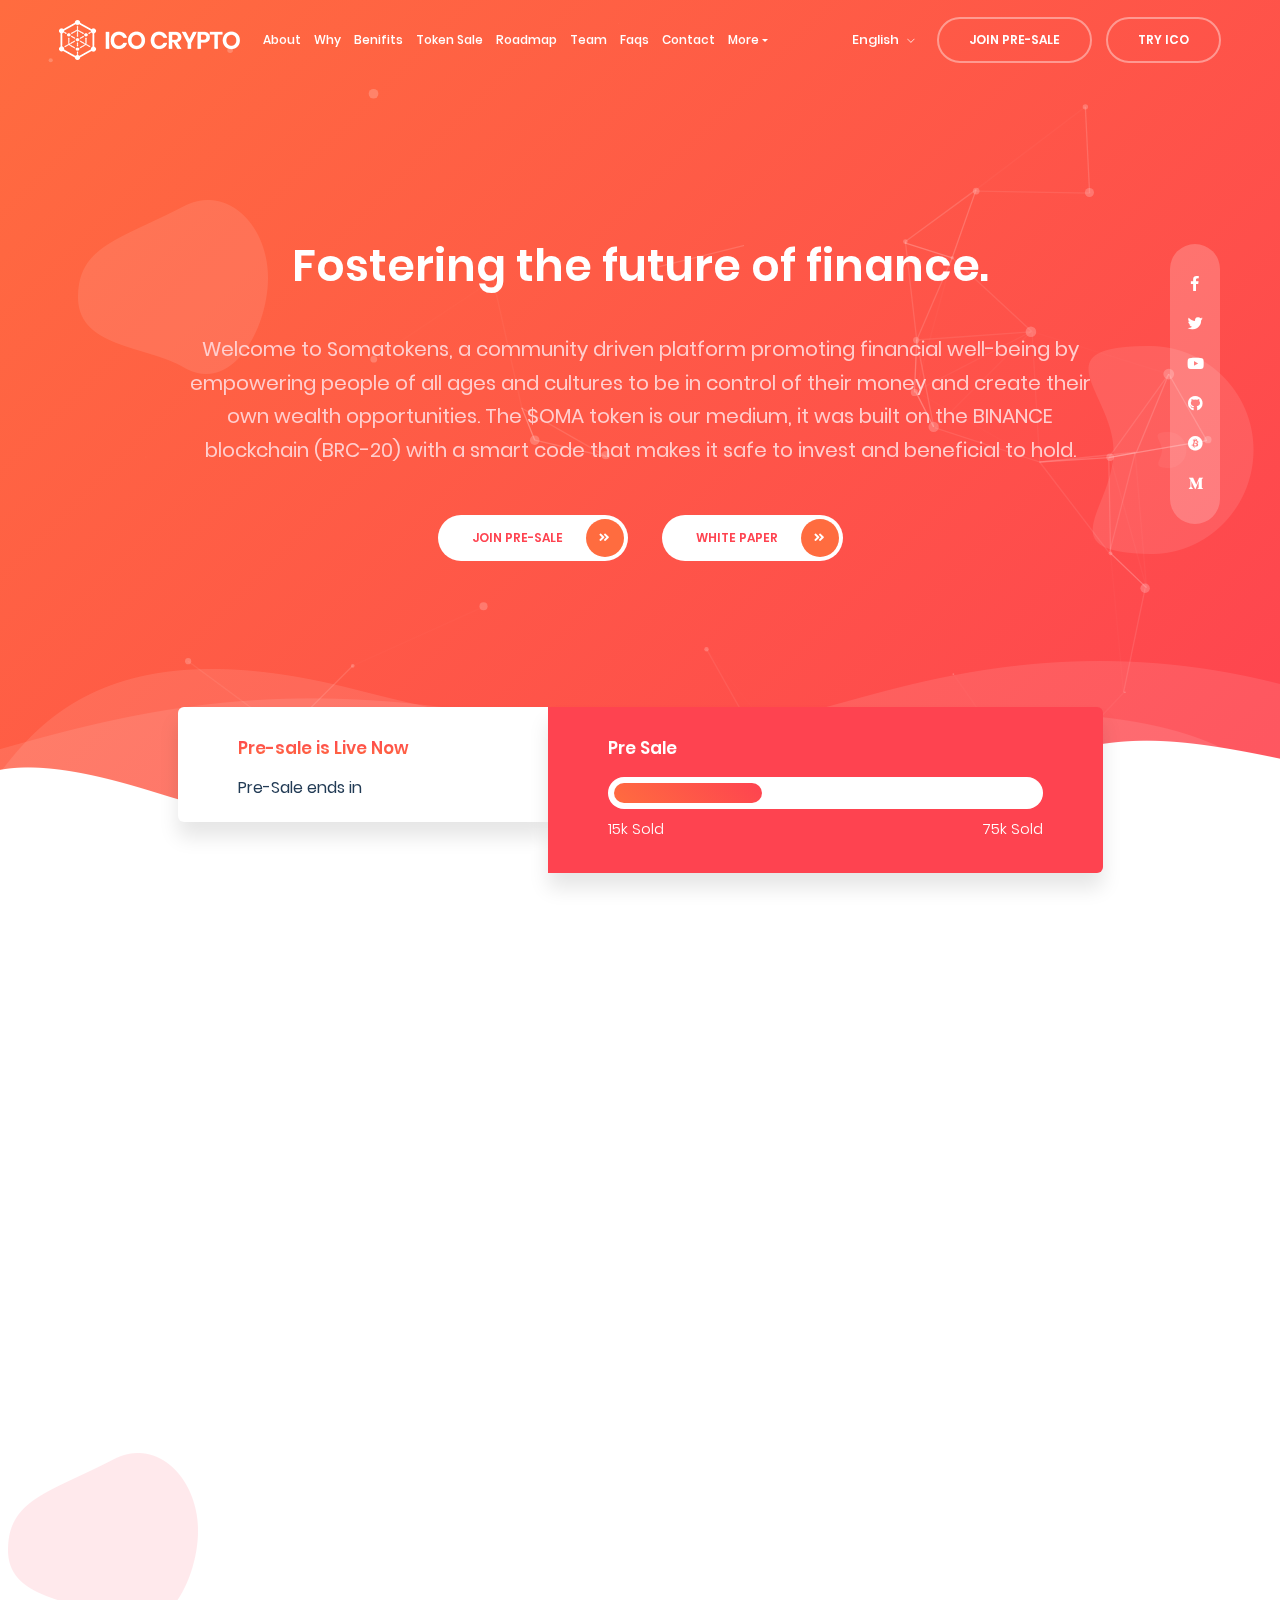
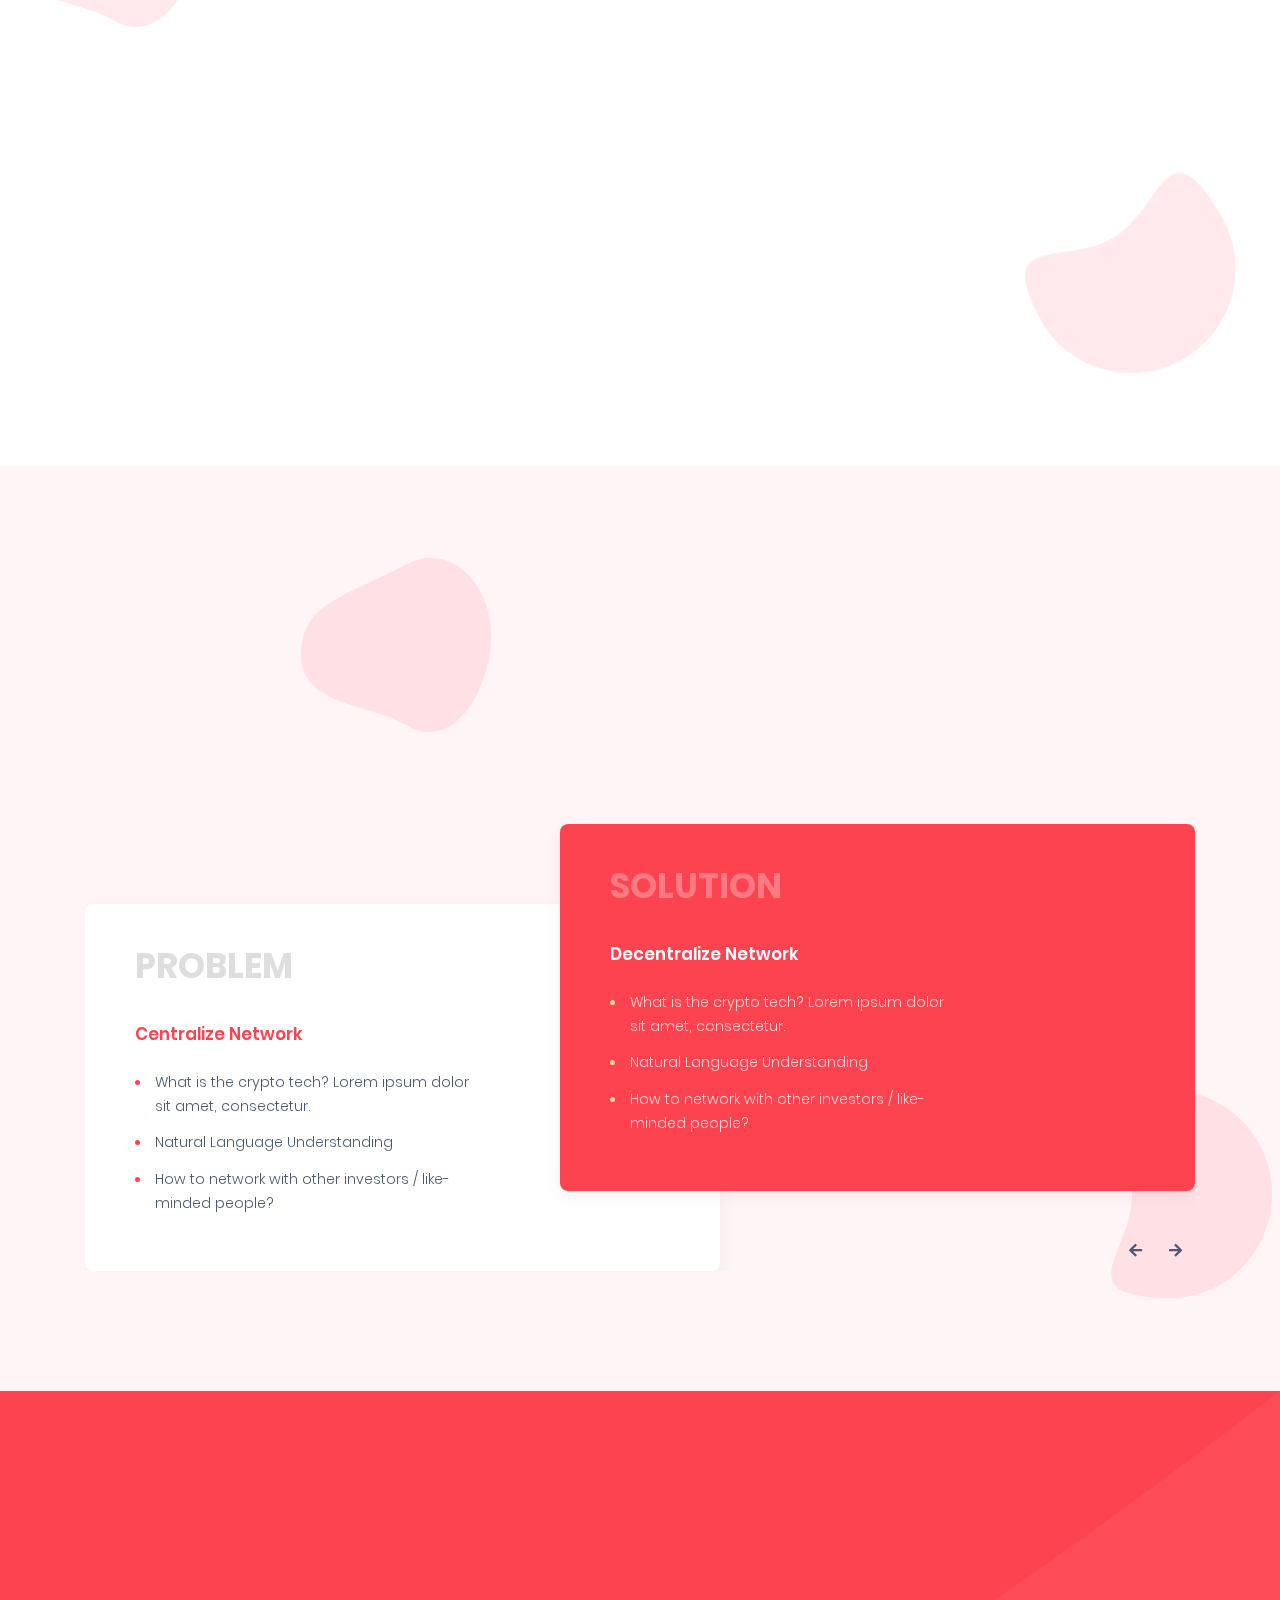
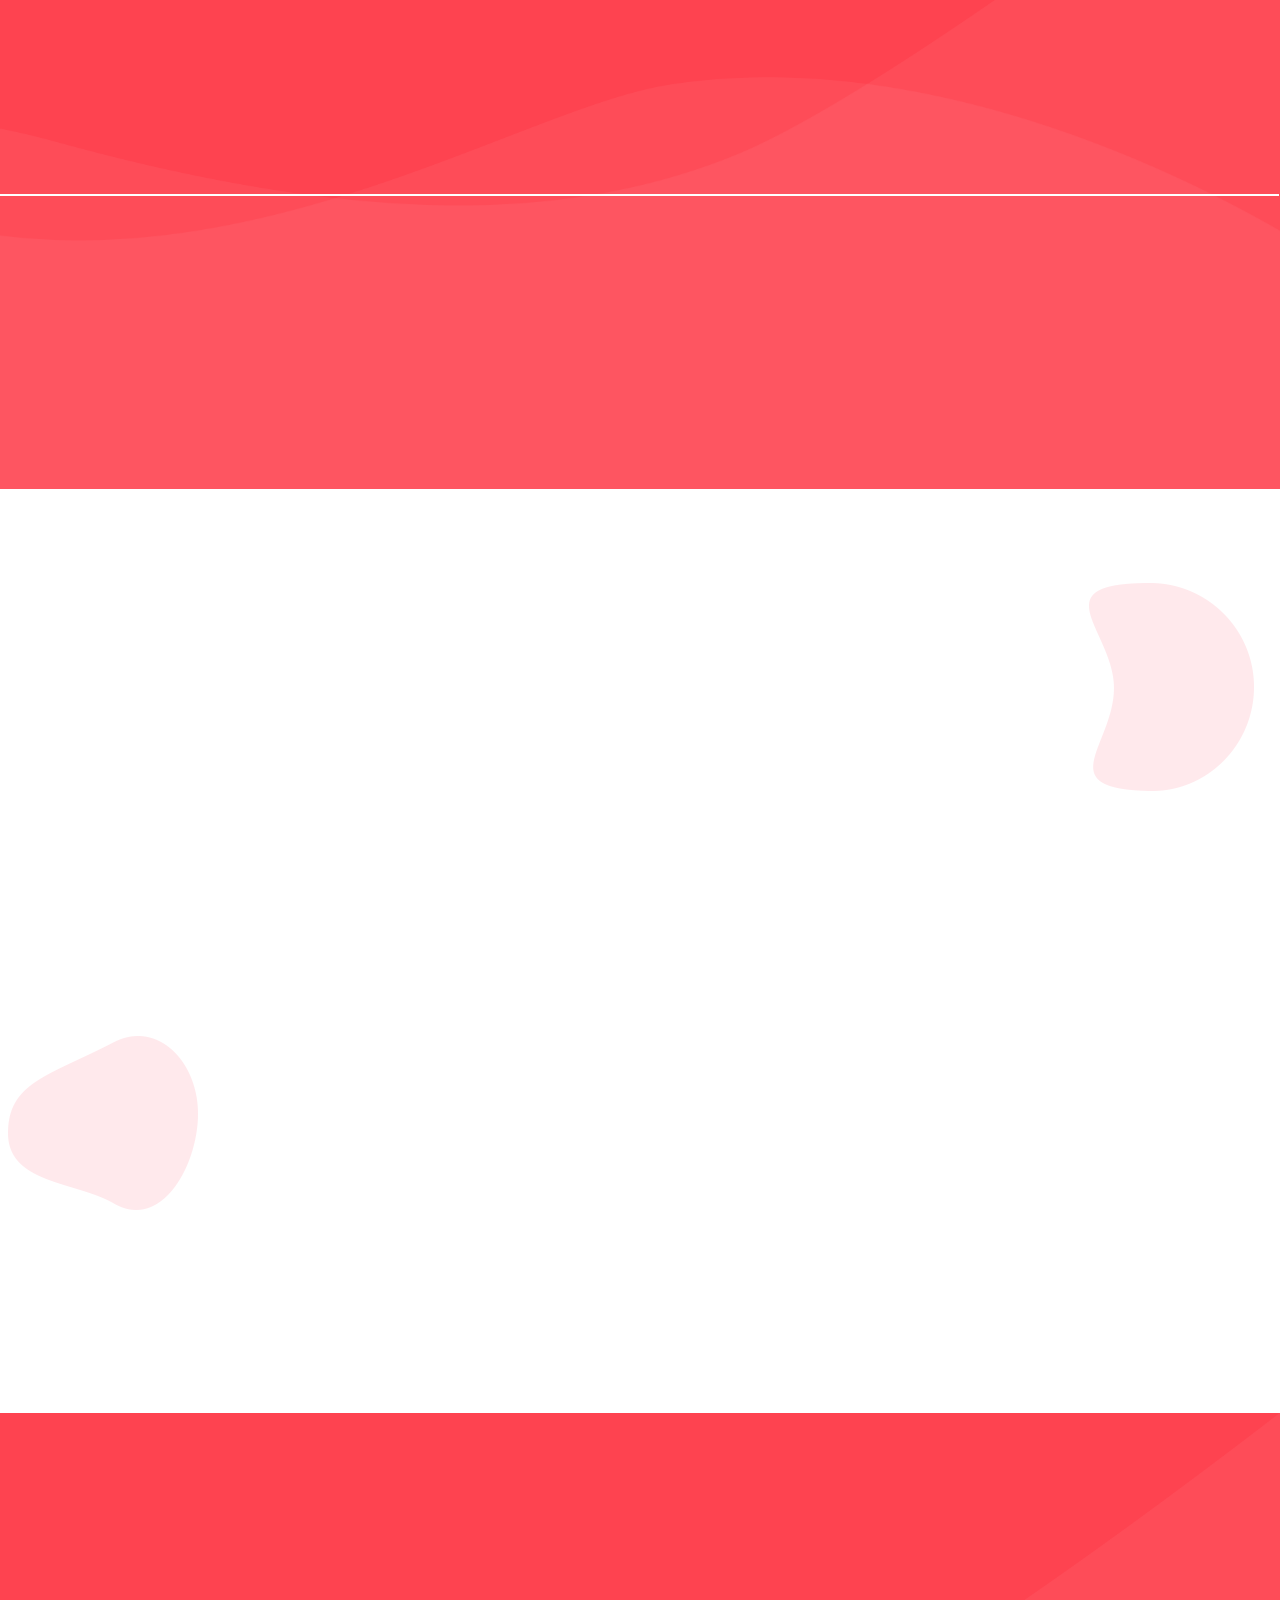
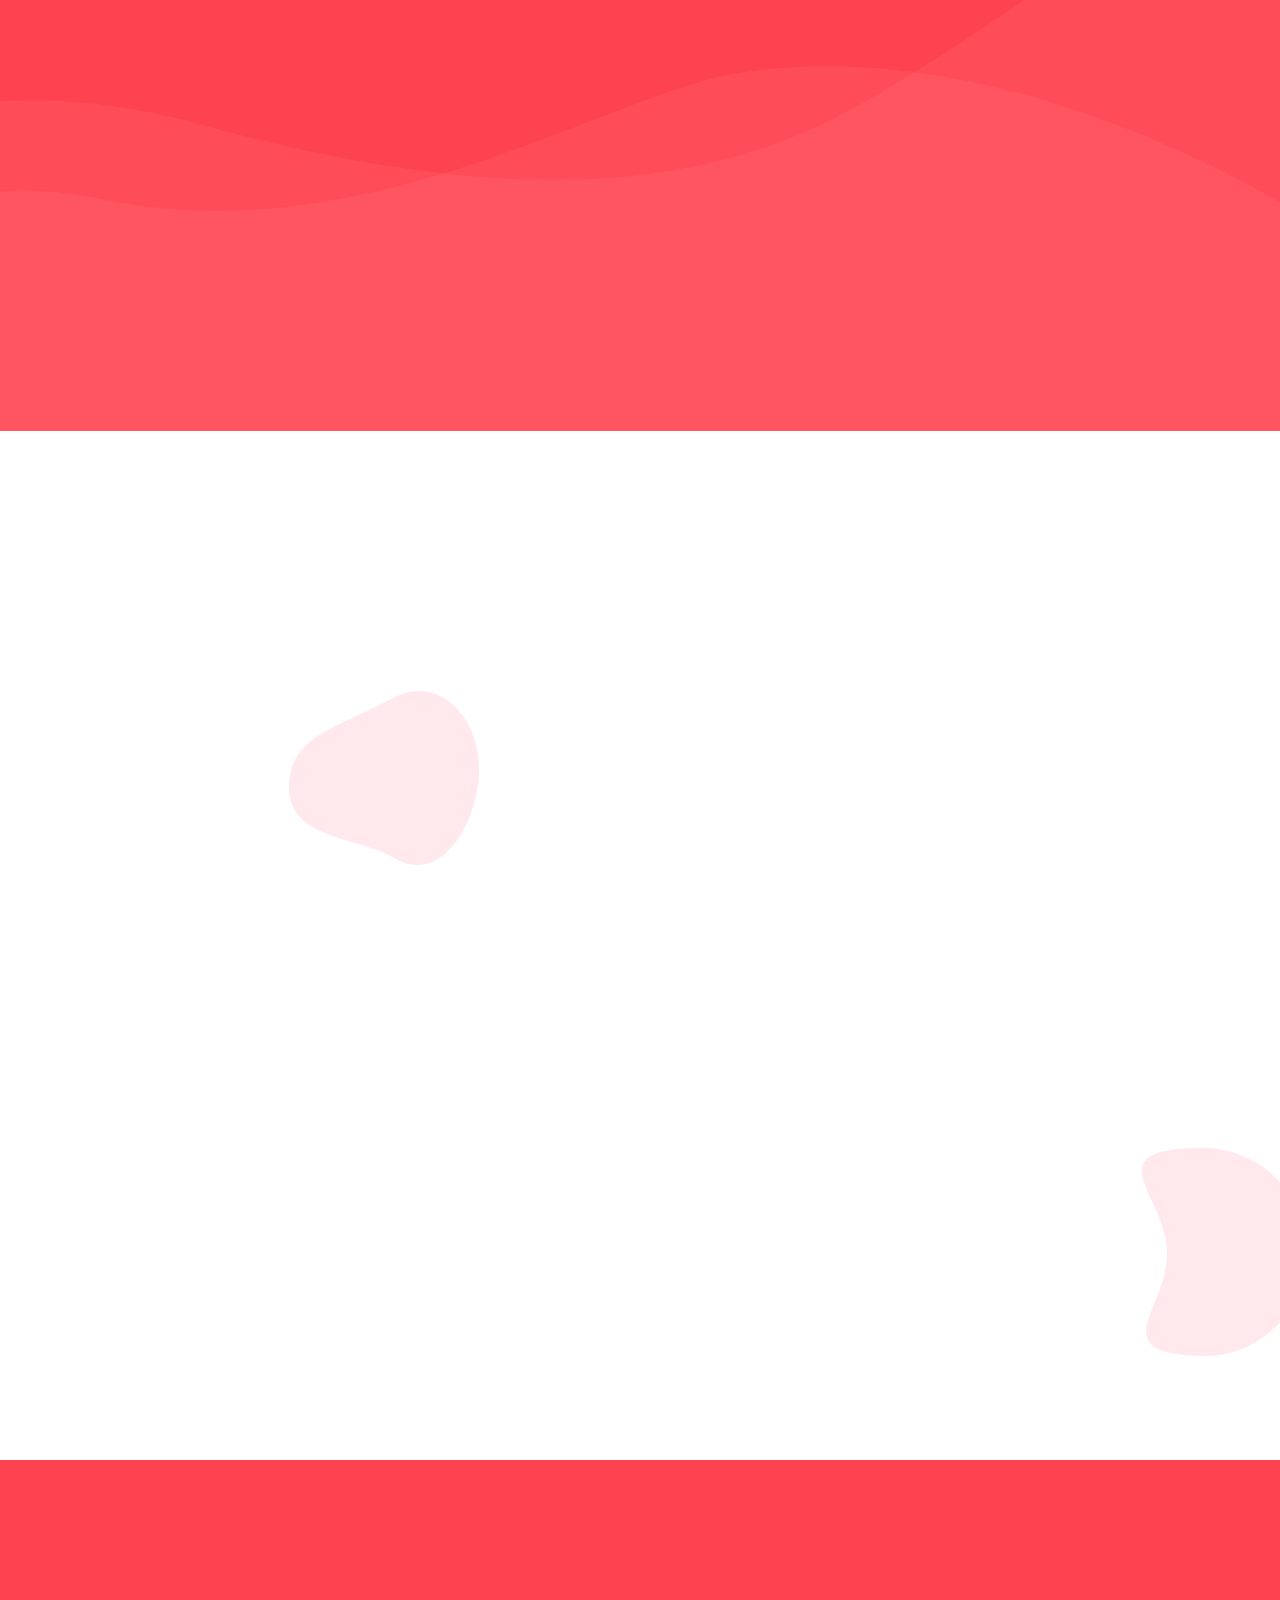
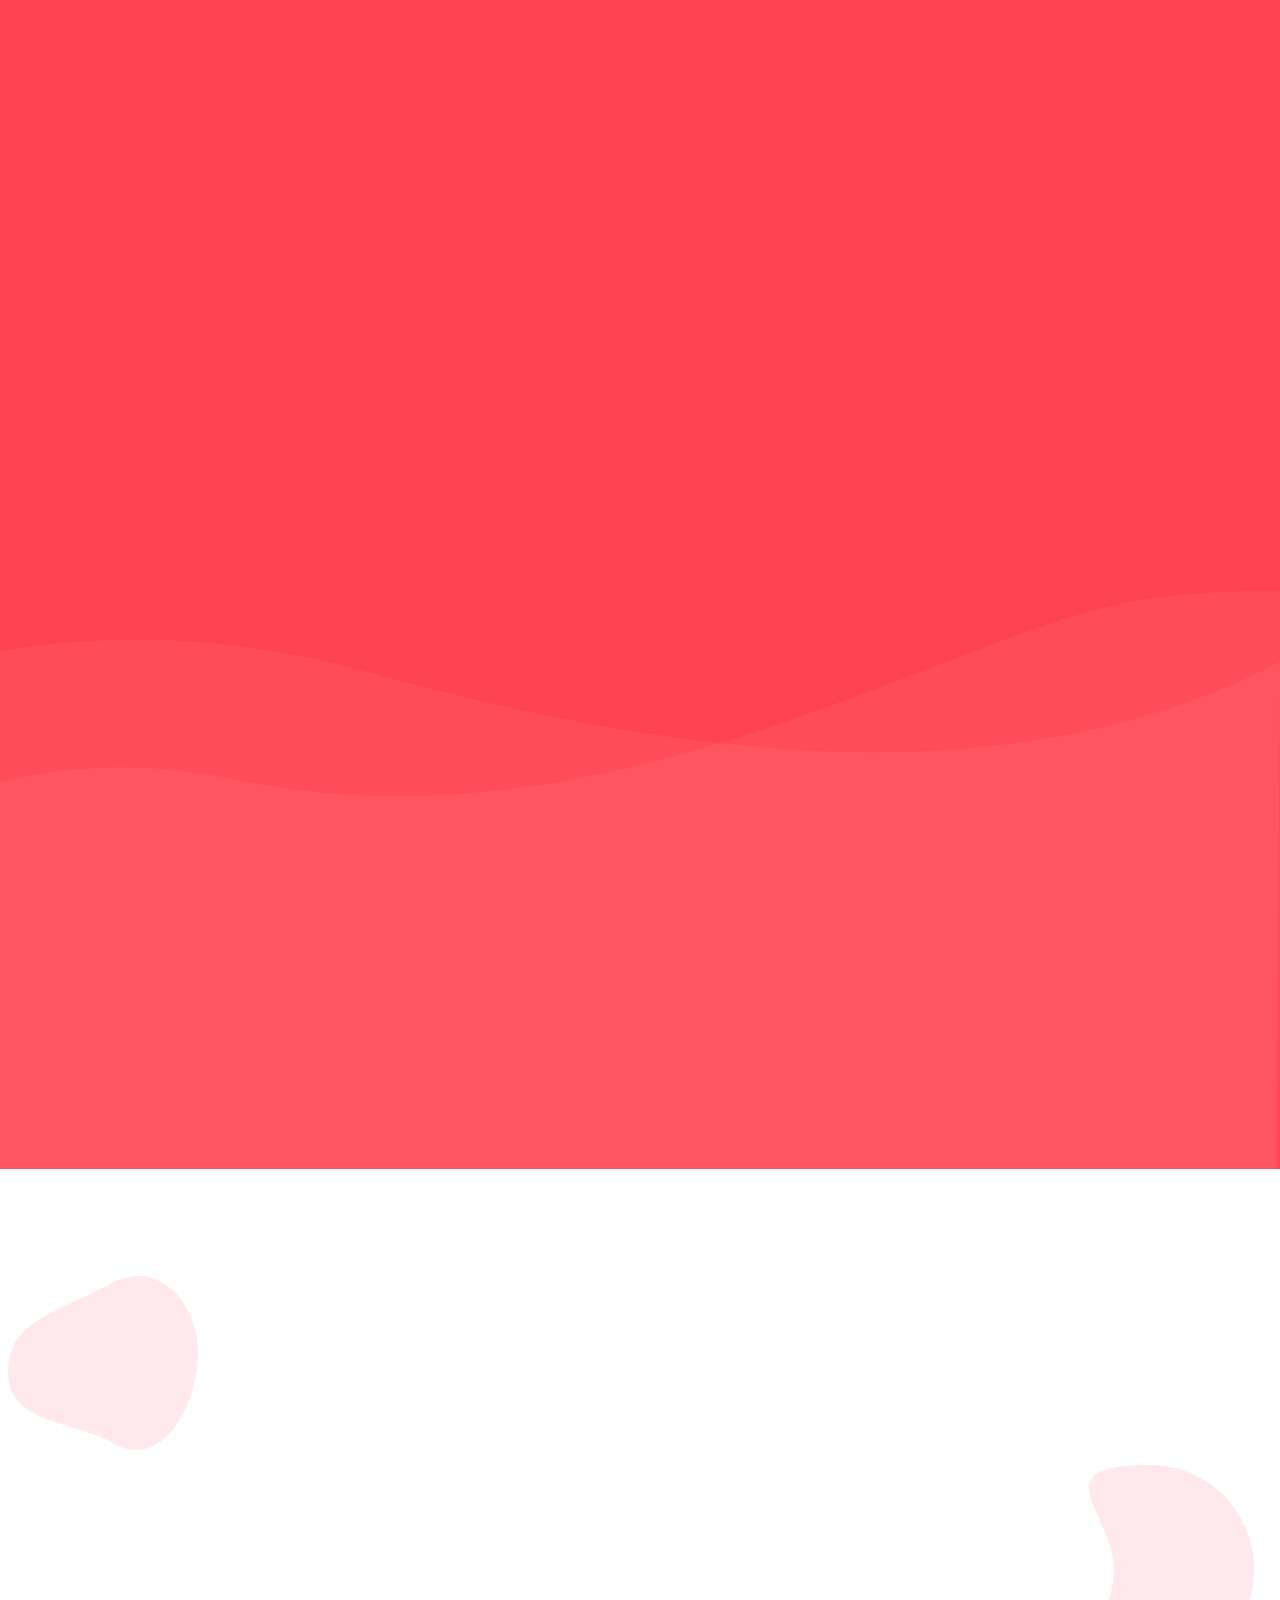
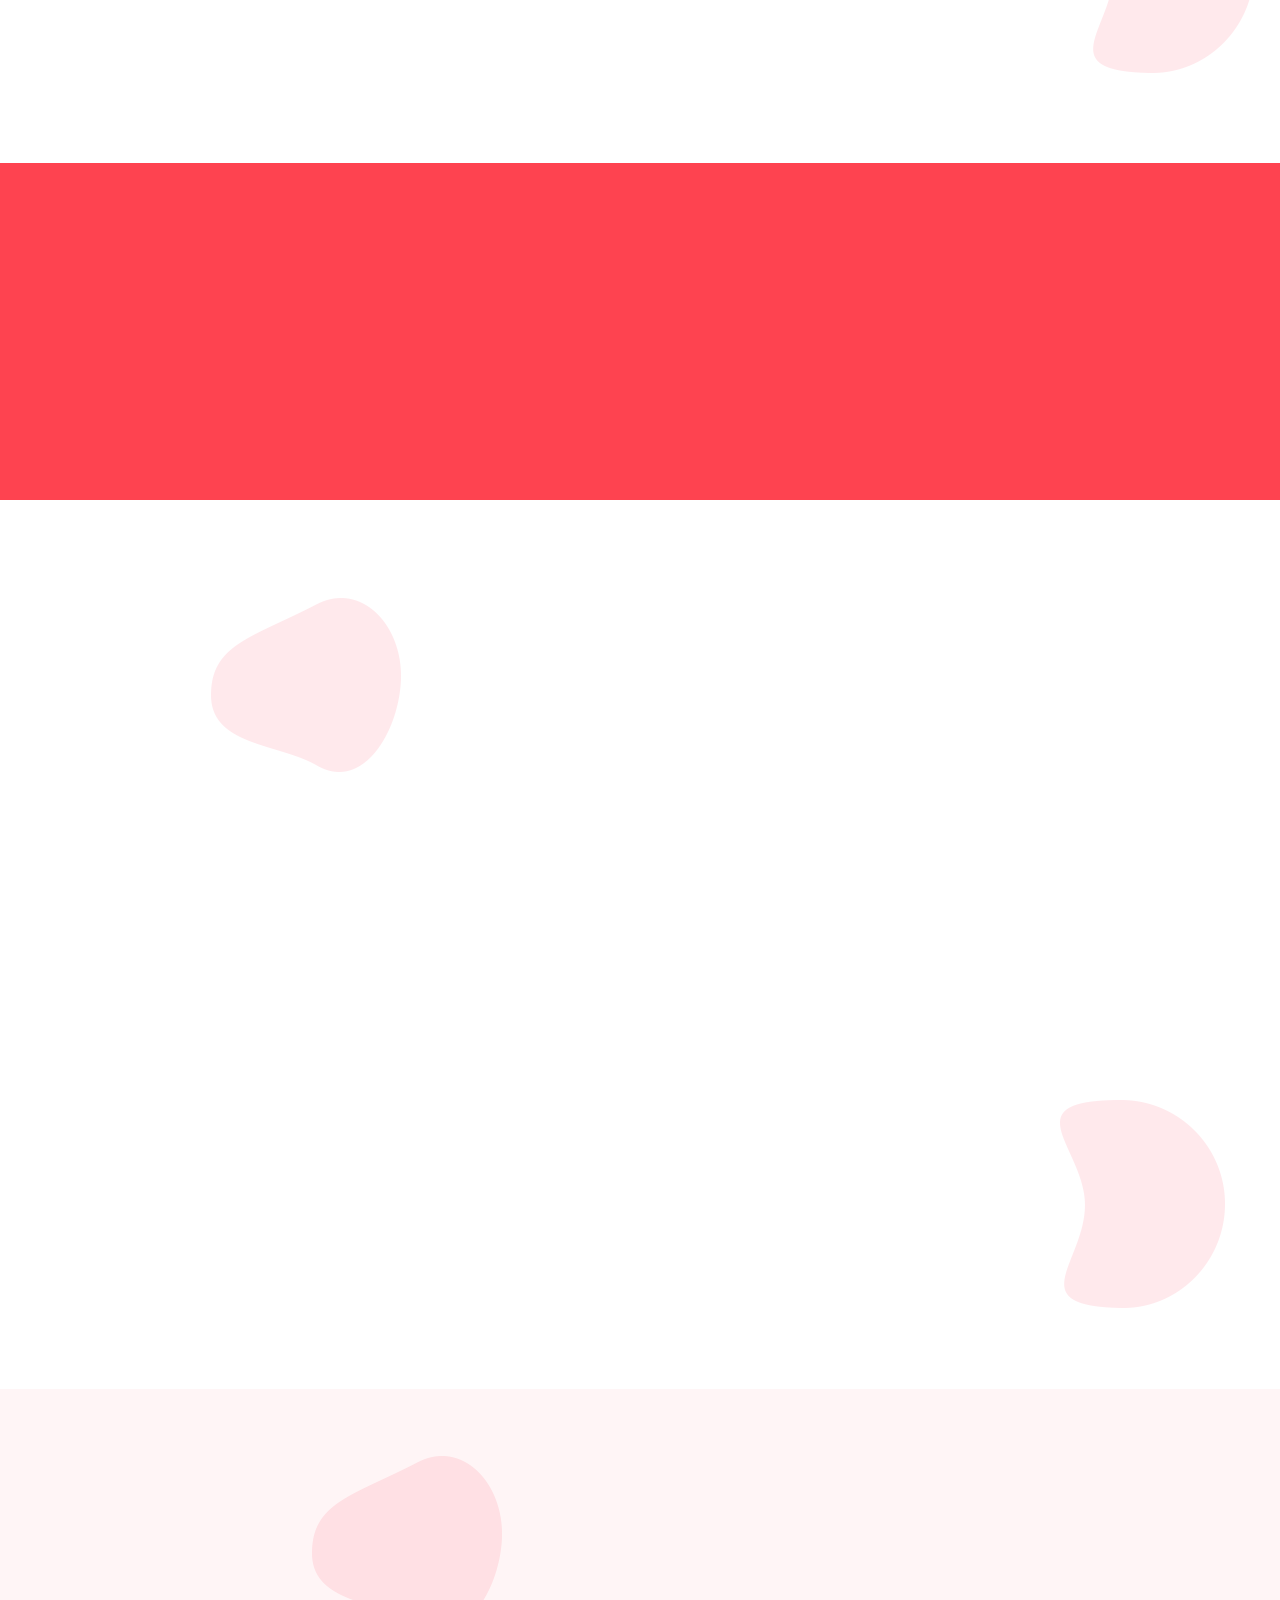
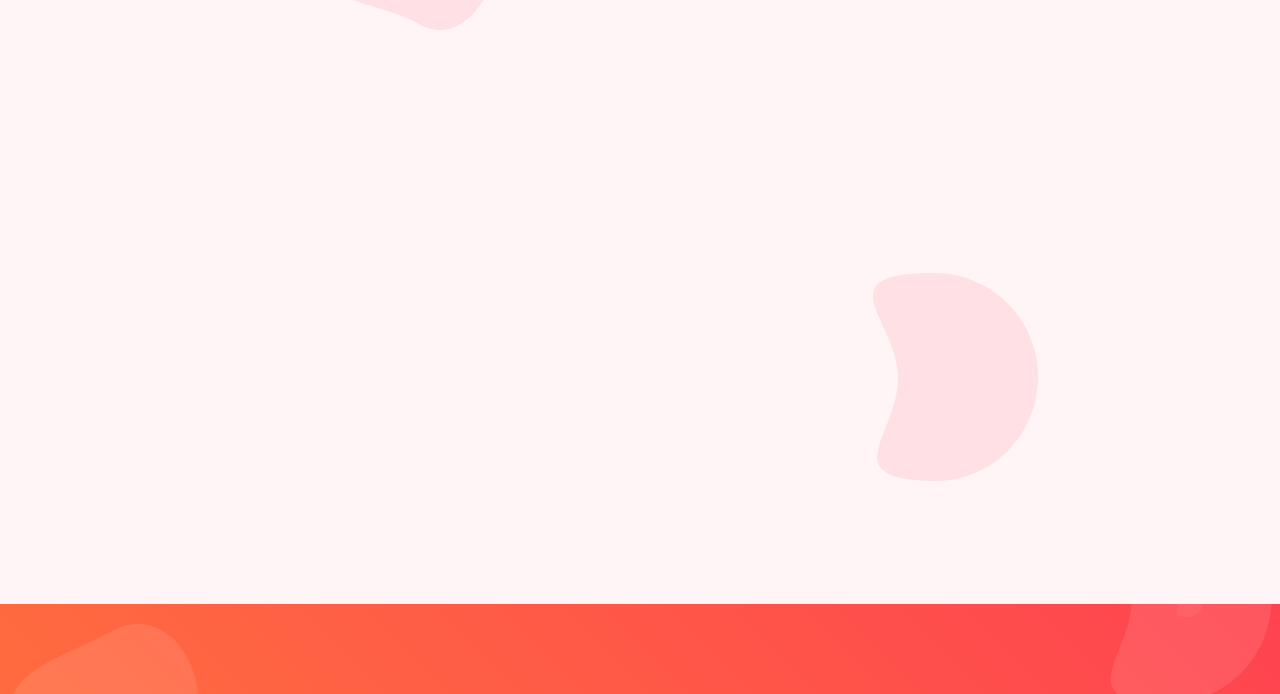
==== commit caf6449e: "updates" ====
--- a/index.html
+++ b/index.html
@@ -149,14 +149,14 @@
             <li class="nav-item">
               <a
                 class="nav-link btn btn-sm btn-outline menu-link"
-                href="http://demo.themenio.com/ico-user/signup.html"
+                href=""
                 >JOIN PRE-SALE</a
               >
             </li>
             <li class="nav-item">
               <a
                 class="nav-link btn btn-sm btn-outline menu-link"
-                href="http://demo.themenio.com/ico-user/index.html"
+                href=""
                 >TRY ICO</a
               >
             </li>
@@ -502,7 +502,7 @@
                 data-delay=".2"
               >
                 <span>Tokens Offered</span>
-                <h5>20M</h5>
+                <h5>10 Trillions</h5>
               </div>
             </div>
             <!-- .col -->
@@ -512,8 +512,8 @@
                 data-animate="fadeInUp"
                 data-delay=".3"
               >
-                <span>Soft Cap (Public ICO)</span>
-                <h5>$4M</h5>
+                <span>Token in Circulation</span>
+                <h5>5 Trillions</h5>
               </div>
             </div>
             <!-- .col -->
@@ -523,8 +523,8 @@
                 data-animate="fadeInUp"
                 data-delay=".4"
               >
-                <span>Hard Cap</span>
-                <h5>20 million</h5>
+                <span> Tokens for Liquidity </span>
+                <h5> 150 million</h5>
               </div>
             </div>
             <!-- .col -->
@@ -534,8 +534,8 @@
                 data-animate="fadeInUp"
                 data-delay=".5"
               >
-                <span>Tokens Distributed</span>
-                <h5>30 days after token sale ends</h5>
+                <span>Locked Tokens</span>
+                <h5>5 Trillions</h5>
               </div>
             </div>
             <!-- .col -->
@@ -559,7 +559,7 @@
                 <div>
                   <span>Token Sale I</span><span>January 15- February 15</span>
                 </div>
-                <div><span>67% Bonus</span><span>$0.354344/token</span></div>
+                <div><span>87% Bonus</span><span>$0.354344/token</span></div>
               </div>
             </div>
             <!-- .col -->
@@ -1653,7 +1653,7 @@
             <form
               id="contact-form"
               class="form-message text-center show-error-hint"
-              action="http://demo.themenio.com/ico/form/contact.php"
+              action=""
               method="post"
             >
               <div class="form-results"></div>
